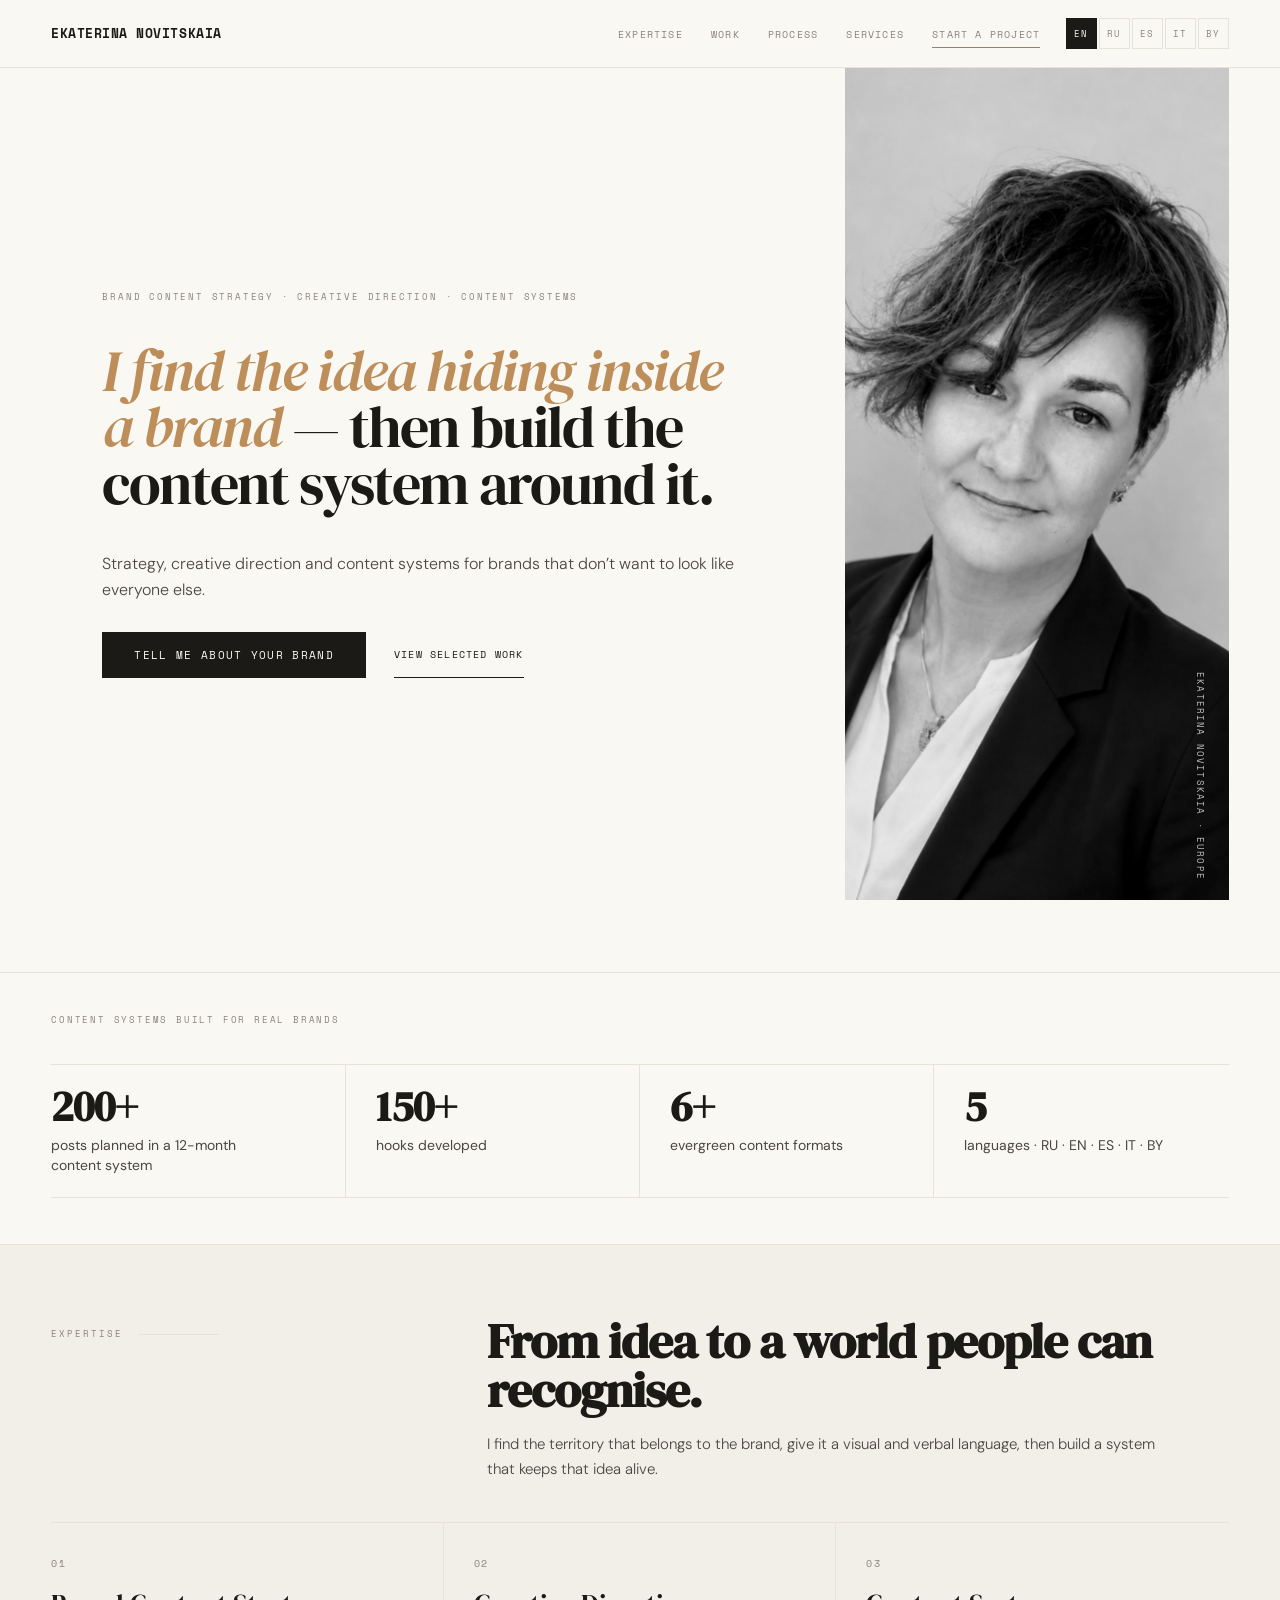
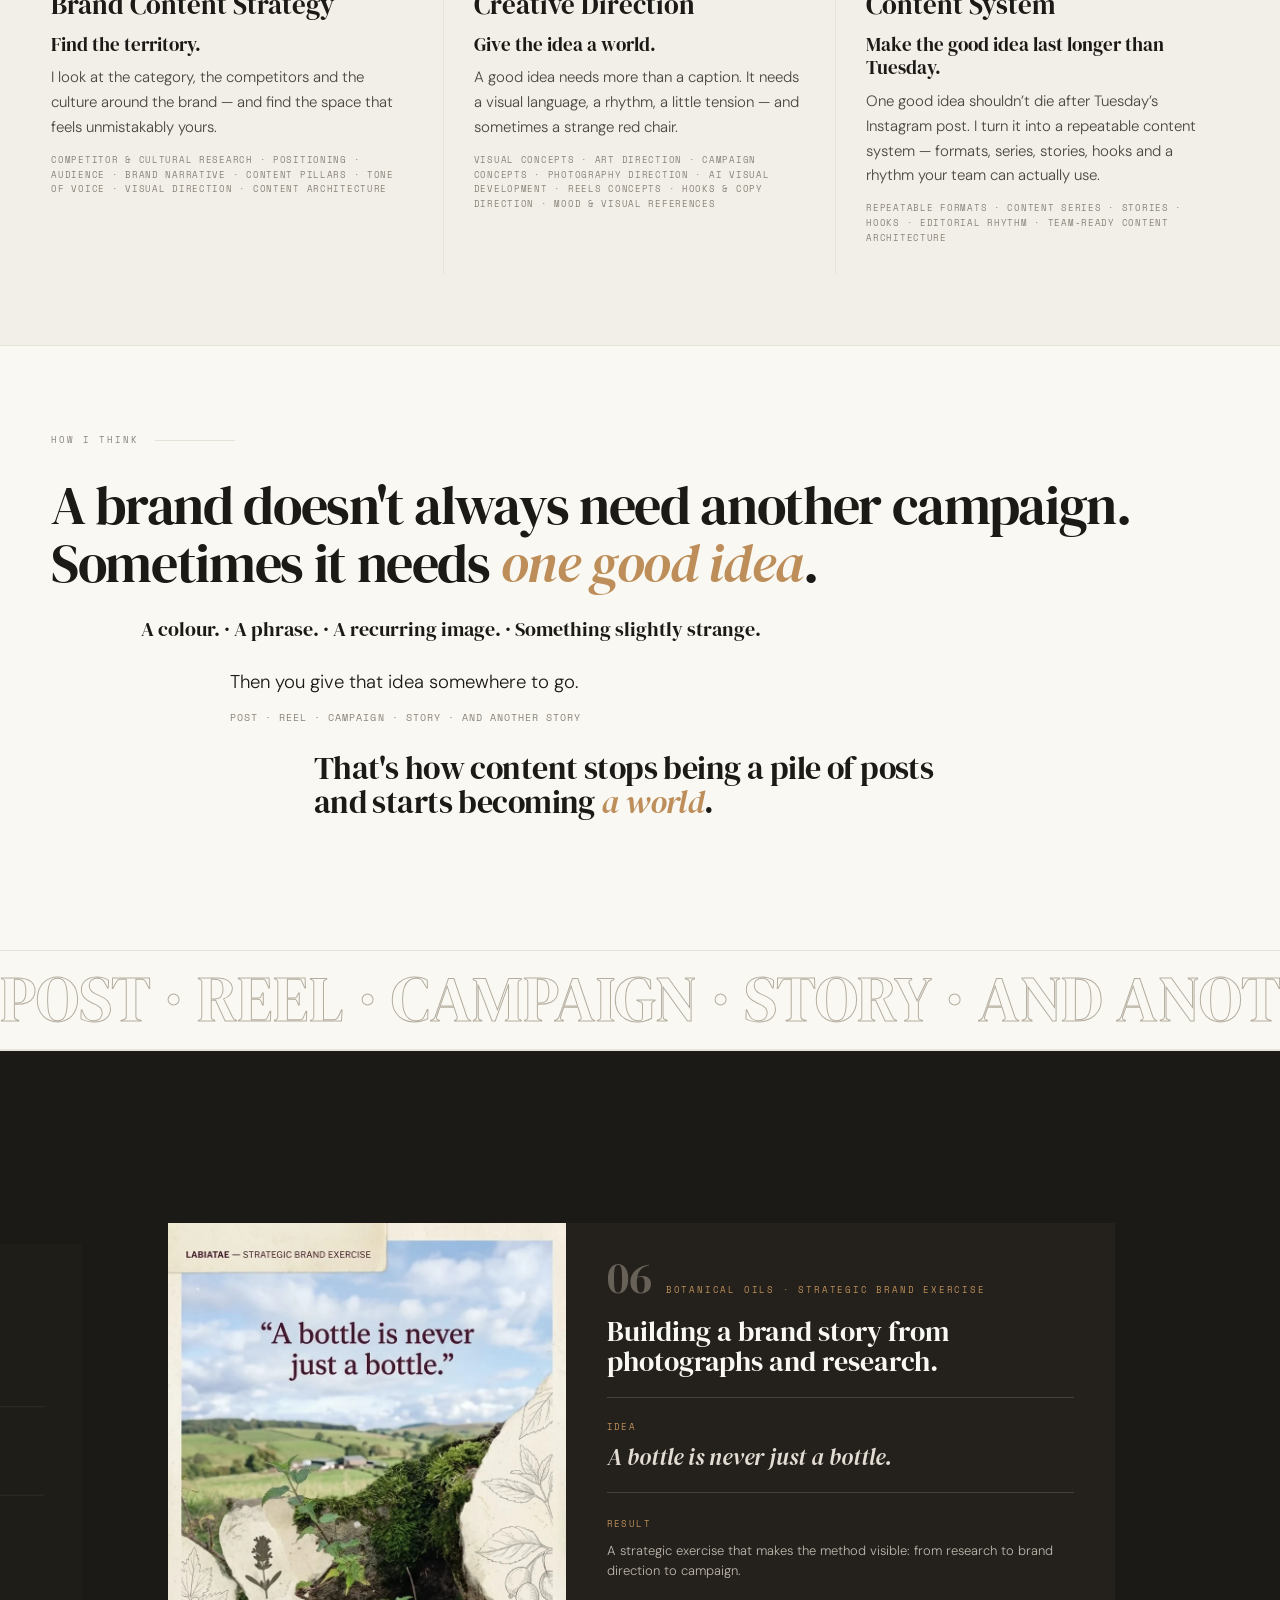
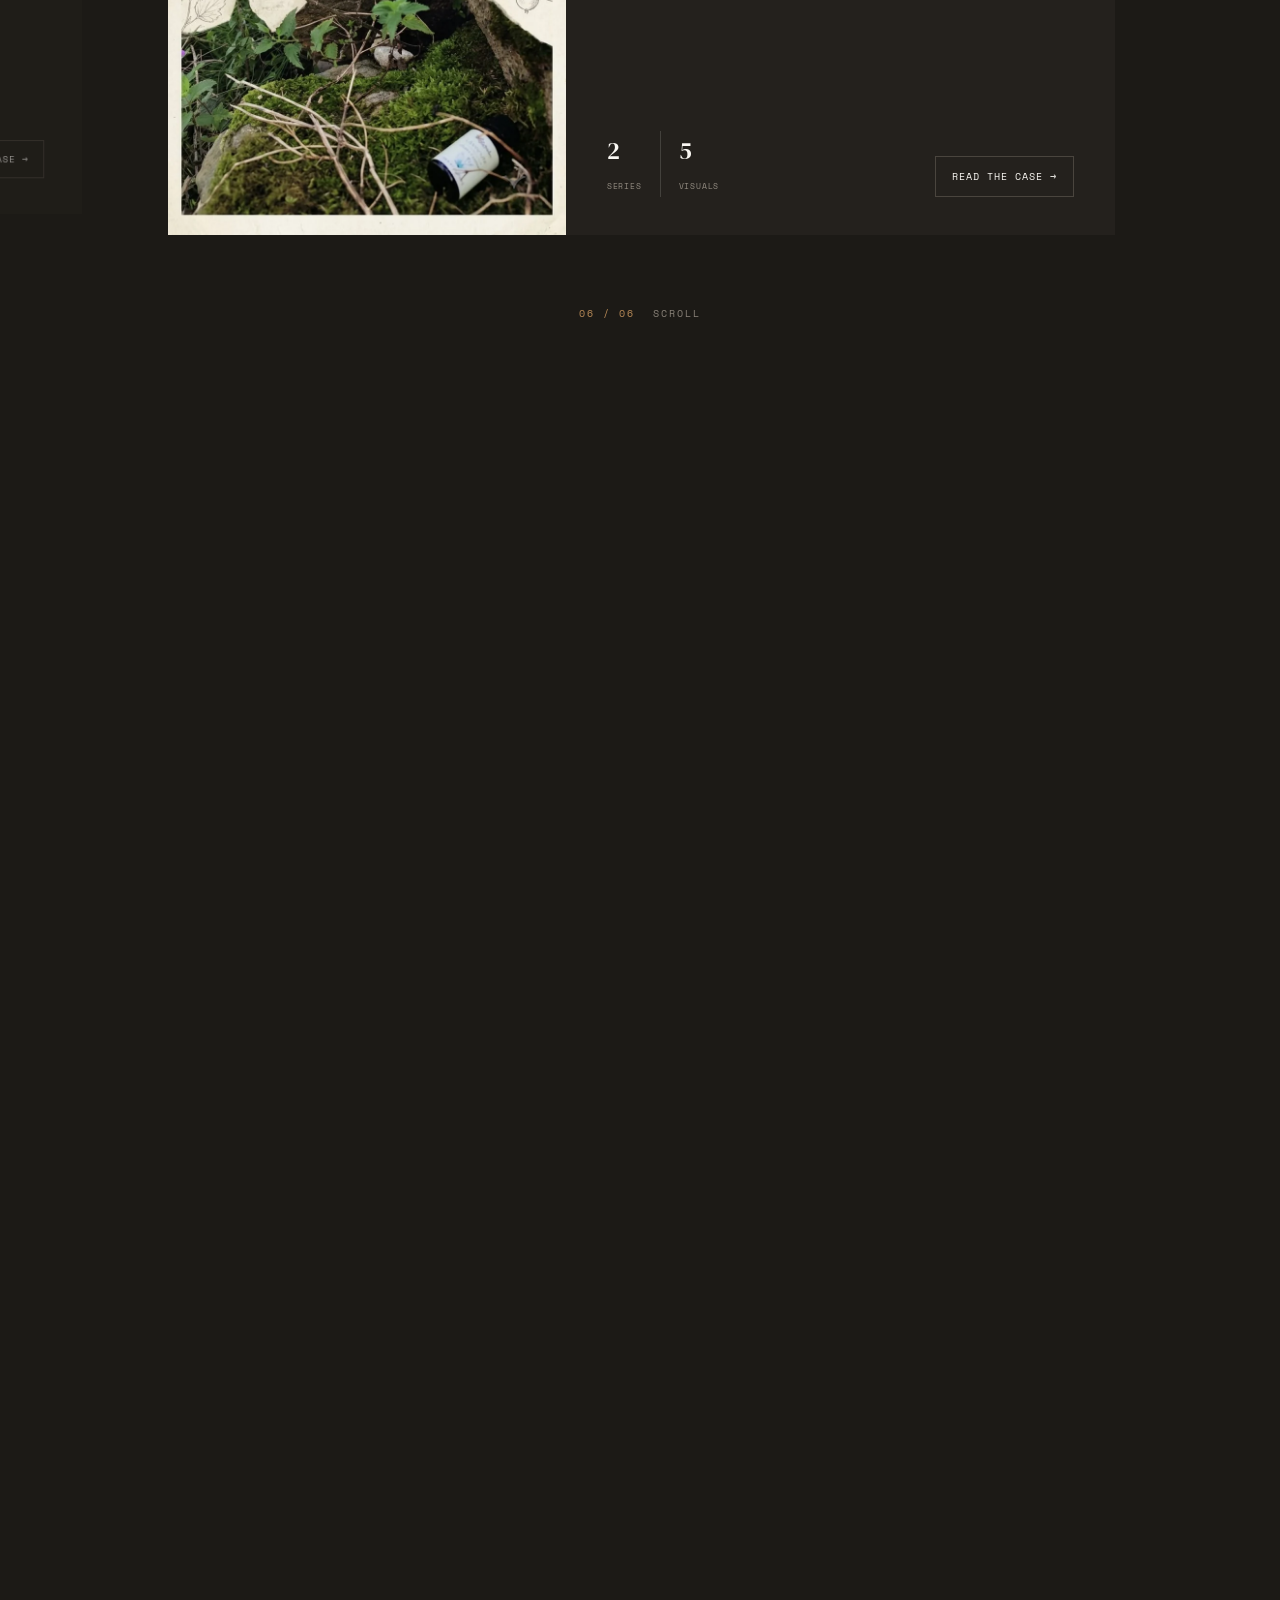
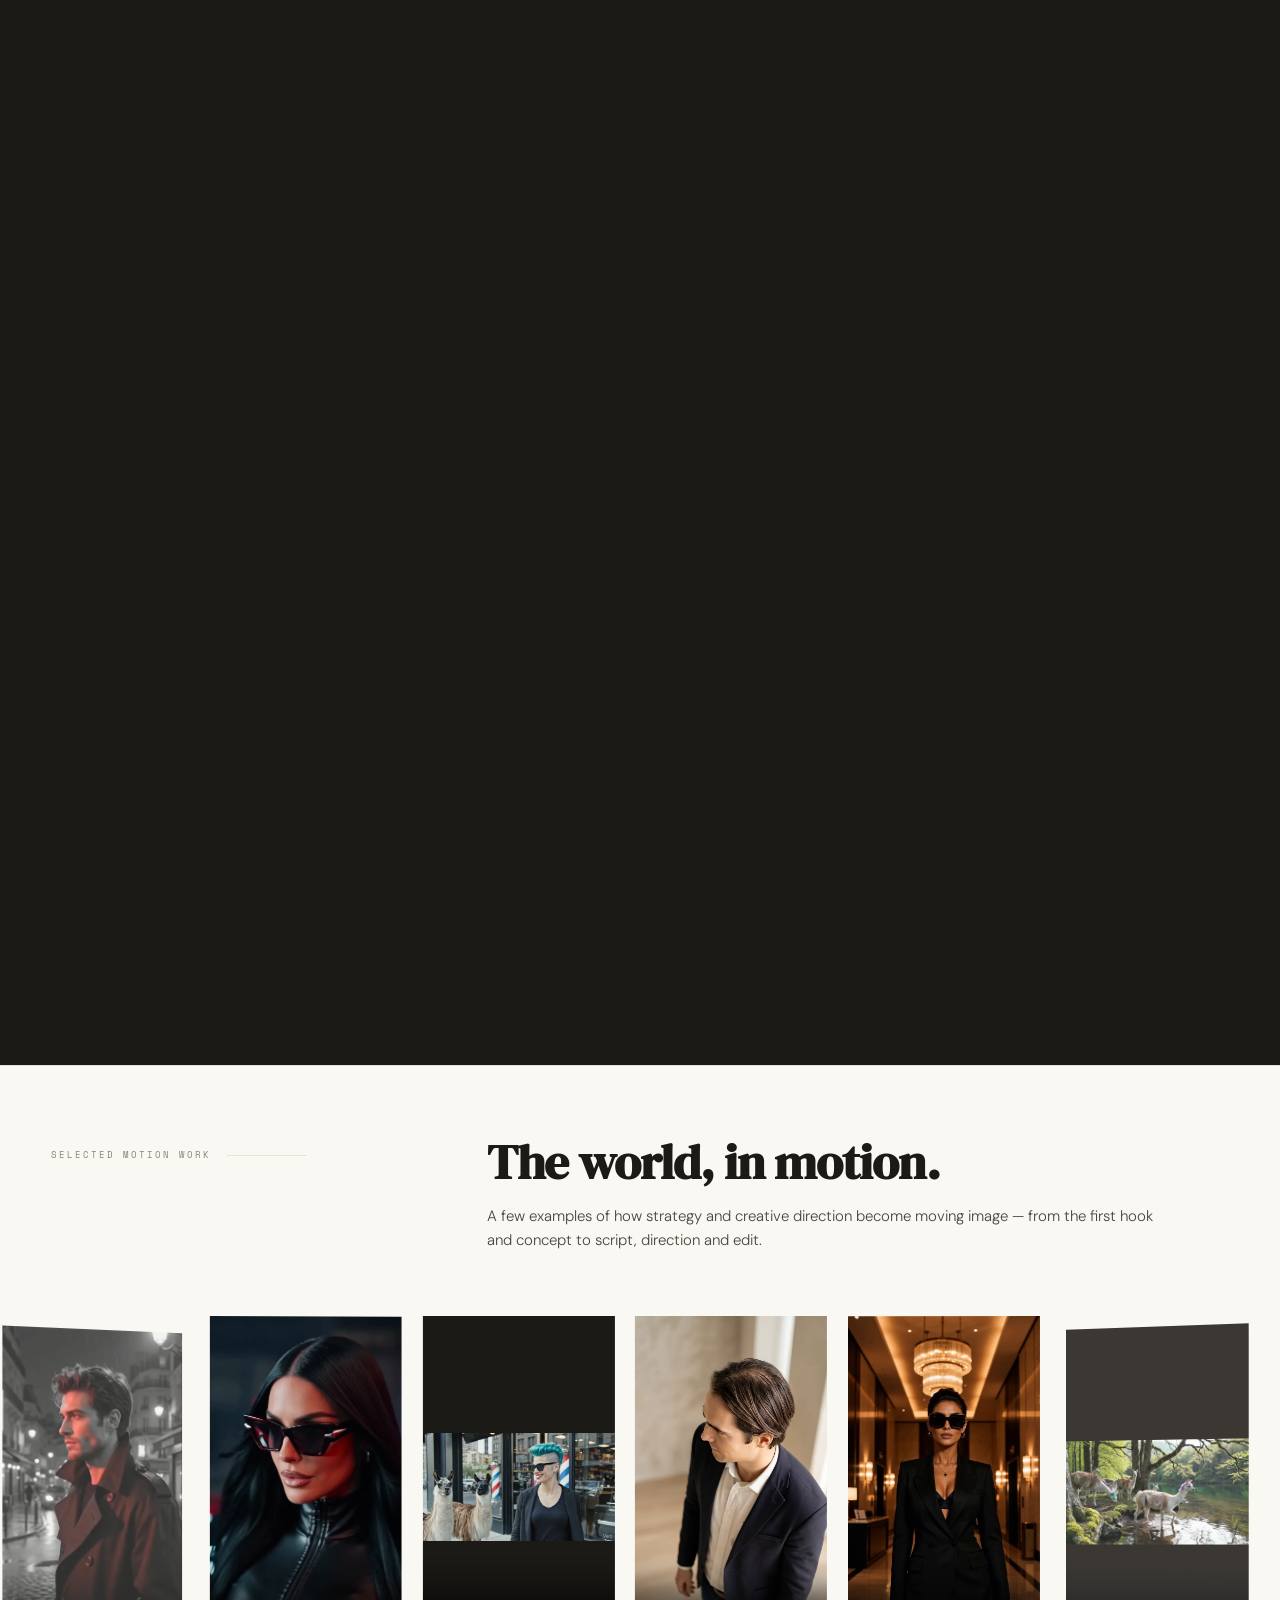
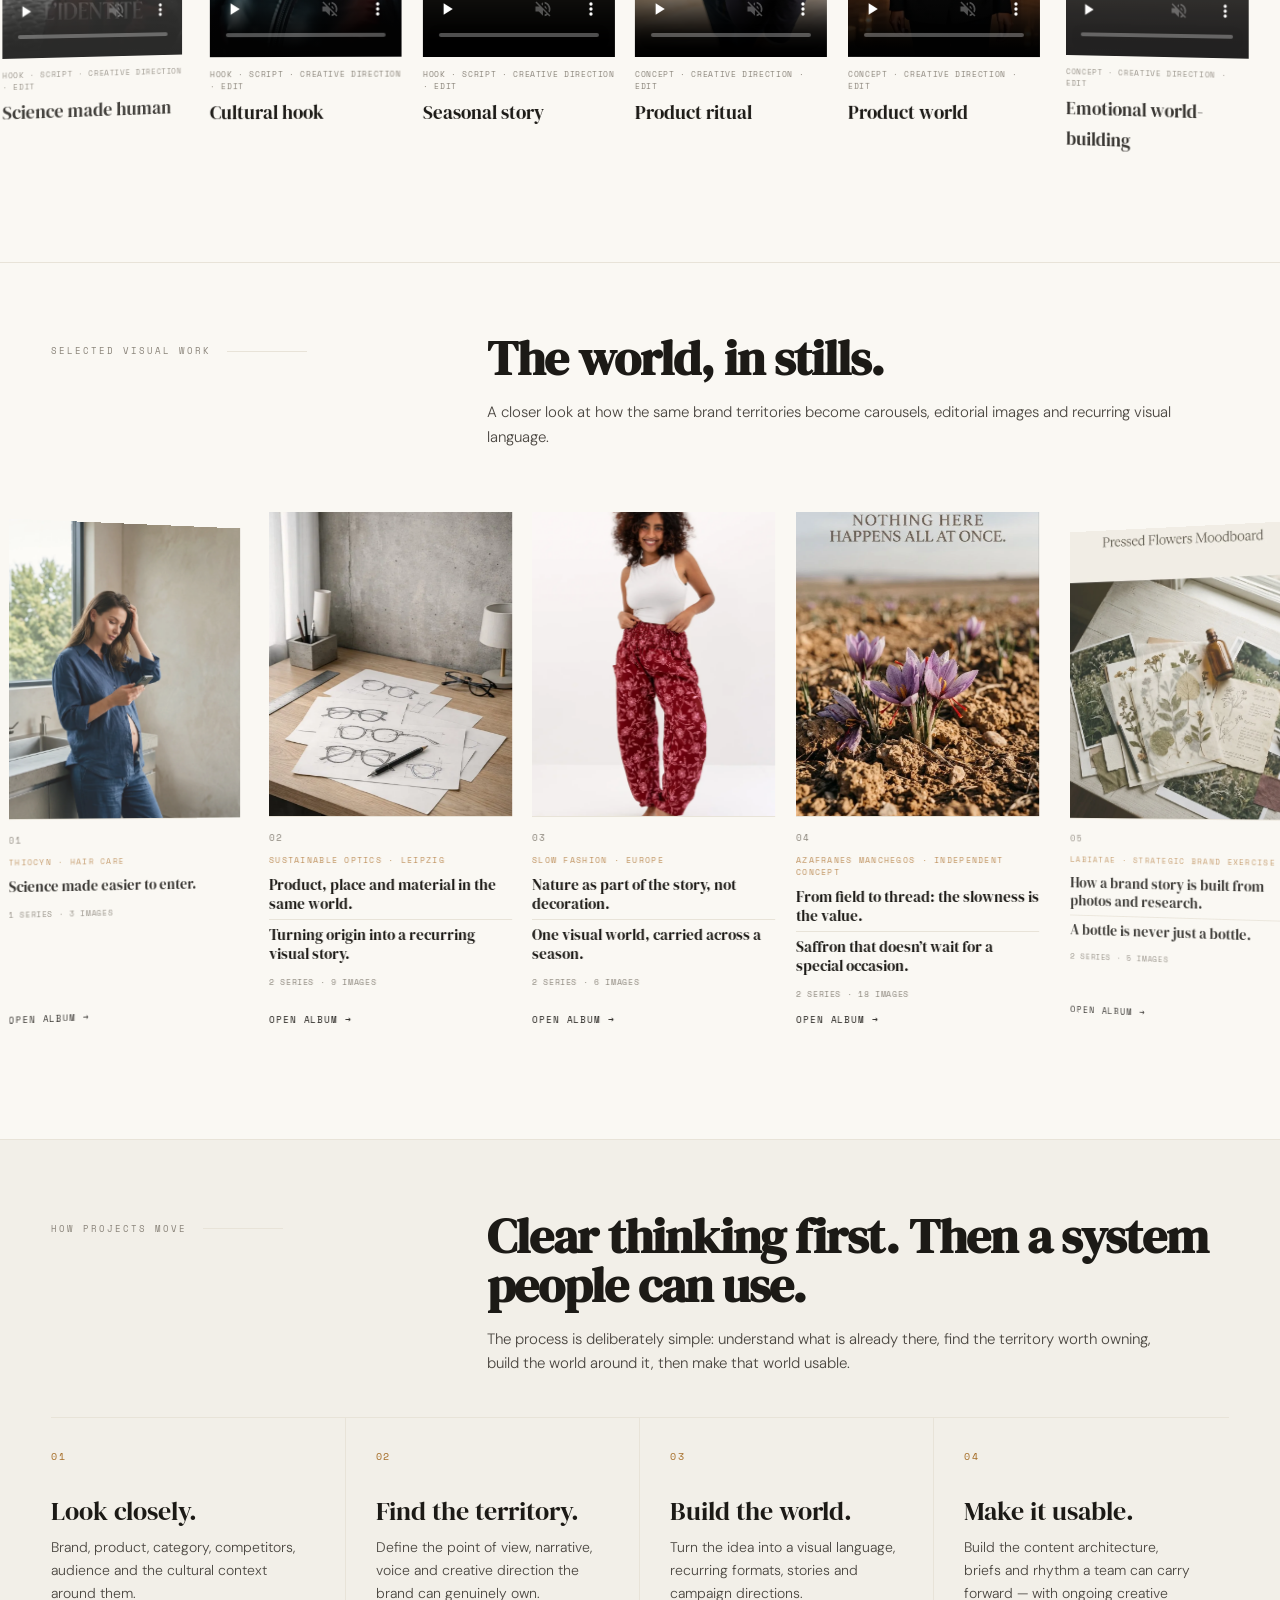
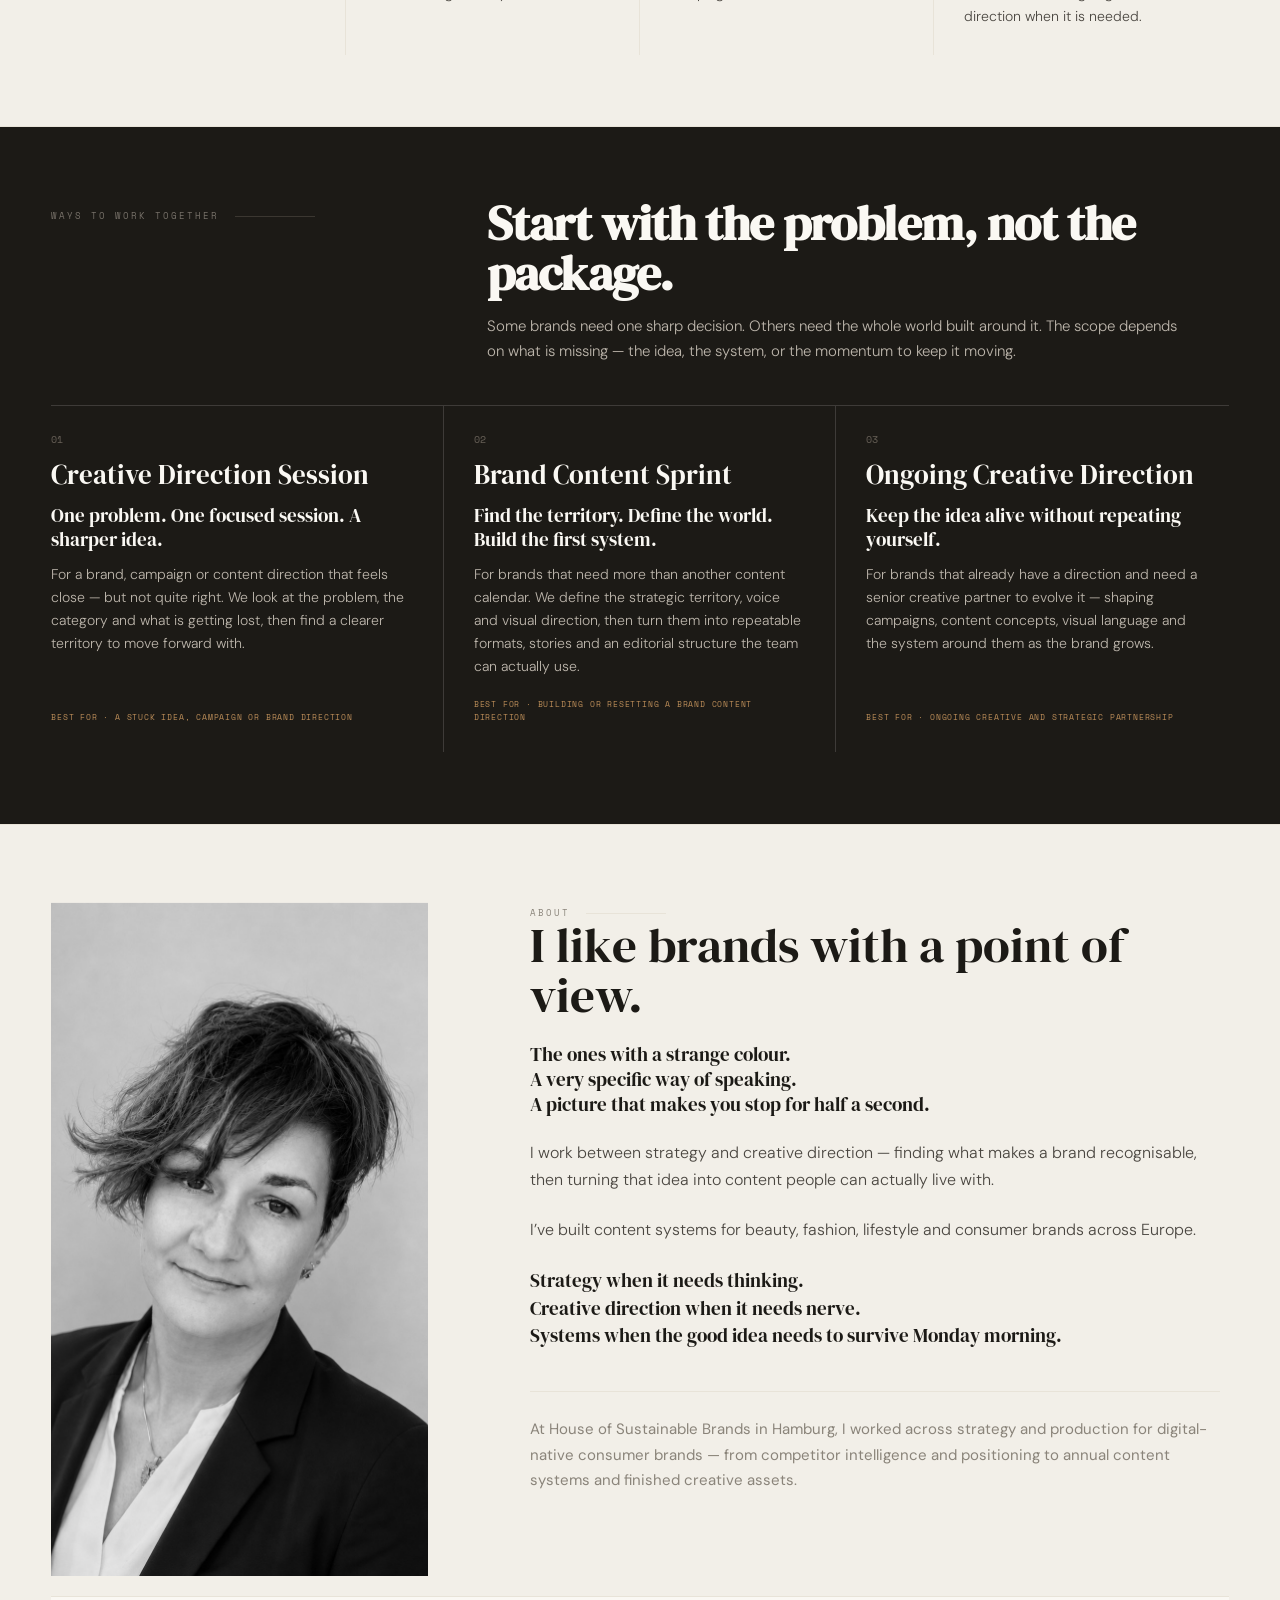
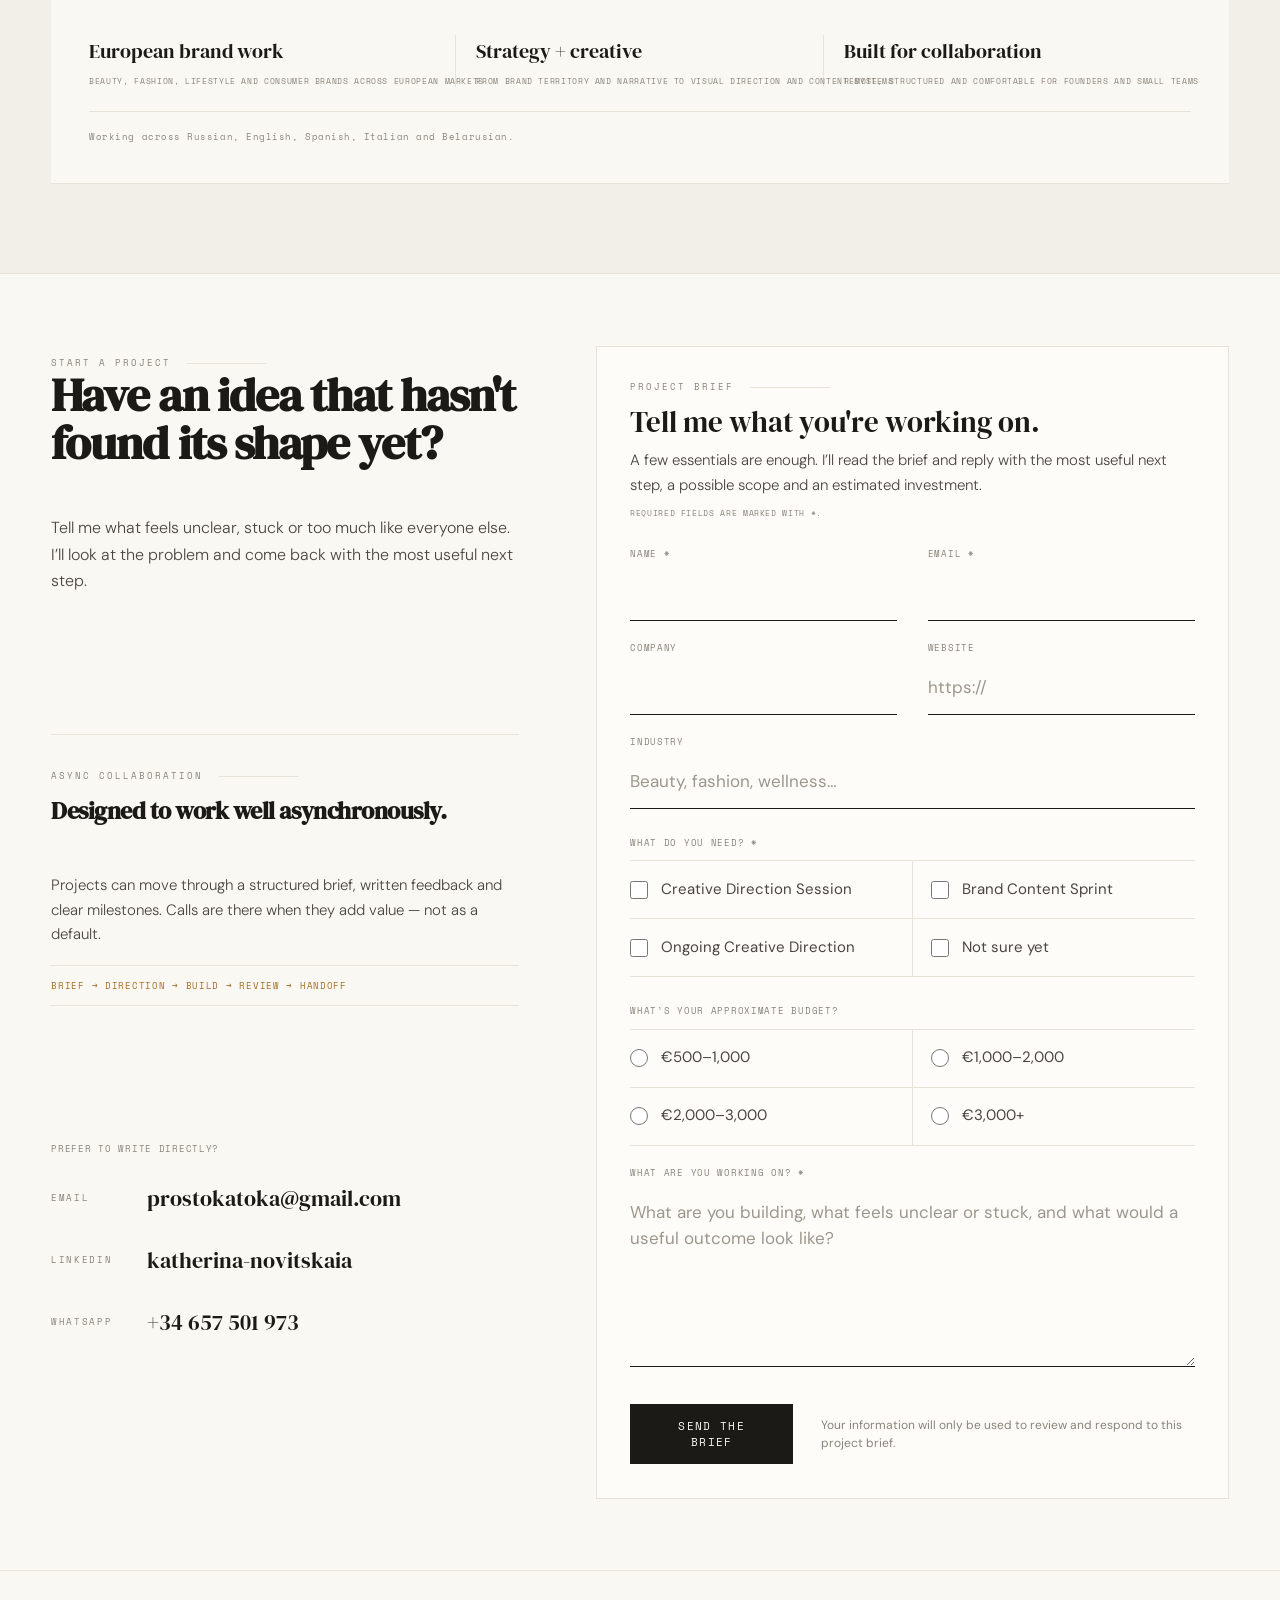
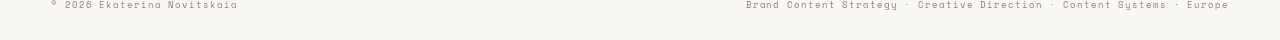
==== index.html @ 000a5c2e "Work stage with six cases, looping video and album strips, more motion - Work: AB-style pinned stage" ====
<!DOCTYPE html>
<html lang="en" data-prerendered=""><head>
<meta charset="UTF-8">
  <meta name="p:domain_verify" content="e396afa4f882cdcd024bcfe8f3117f34">
<meta name="viewport" content="width=device-width, initial-scale=1.0">
<title>Ekaterina Novitskaia — Brand Content Strategy &amp; Creative Direction</title>
<meta name="description" content="Brand content strategy, creative direction and content systems for brands that want a distinctive point of view and a repeatable way to express it.">
<link rel="canonical" href="https://portfolio.katokanovitski.com/">
<meta property="og:type" content="website">
<meta property="og:url" content="https://portfolio.katokanovitski.com/">
<meta property="og:title" content="Ekaterina Novitskaia — Brand Content Strategy &amp; Creative Direction">
<meta property="og:description" content="Brand content strategy, creative direction and content systems for brands that want a distinctive point of view and a repeatable way to express it.">
<meta property="og:image" content="https://portfolio.katokanovitski.com/assets/img/hero/Kat-editorial-bw.jpg">
<meta name="twitter:card" content="summary_large_image">
<meta name="twitter:title" content="Ekaterina Novitskaia — Brand Content Strategy &amp; Creative Direction">
<meta name="twitter:description" content="Brand content strategy, creative direction and content systems for brands that want a distinctive point of view and a repeatable way to express it.">
<meta name="twitter:image" content="https://portfolio.katokanovitski.com/assets/img/hero/Kat-editorial-bw.jpg">
<link rel="icon" type="image/jpeg" href="assets/img/hero/Kat-editorial-bw.jpg">
<link rel="preconnect" href="https://fonts.googleapis.com">
<link rel="preconnect" href="https://fonts.gstatic.com" crossorigin="">
<link href="https://fonts.googleapis.com/css2?family=DM+Serif+Display:ital@0;1&amp;family=Space+Mono:ital,wght@0,400;0,700;1,400&amp;family=DM+Sans:wght@300;400;500&amp;display=swap" rel="stylesheet">
<link rel="stylesheet" href="strategic.css?v=20261111-stage">
<noscript><style>.reveal{opacity:1;transform:none}</style></noscript>
</head>
<body><div class="scroll-progress" aria-hidden="true"></div><a class="skip-link" href="#main-content" data-i18n="skip">Skip to content</a>
<nav aria-label="Primary navigation">
      <a href="#hero" class="nav-name" aria-label="Ekaterina Novitskaia — home">Ekaterina Novitskaia</a>
      <button class="nav-toggle" type="button" aria-expanded="false" aria-controls="primary-nav"><span data-i18n="menu">Menu</span></button>
      <ul class="nav-links" id="primary-nav">
        <li><a href="#expertise" data-i18n="navExpertise">Expertise</a></li>
        <li><a href="#work" data-i18n="navWork">Work</a></li>
        <li><a href="#process" data-i18n="navProcess">Process</a></li>
        <li><a href="#services" data-i18n="navServices">Services</a></li>
        <li><a href="#project-brief" class="nav-project-link" data-i18n="contactLabel">Start a project</a></li>
      </ul>
      <div class="nav-lang" role="group" aria-label="Choose language">
        <button class="lang-btn" type="button" data-lang="en" lang="en">EN</button><button class="lang-btn" type="button" data-lang="ru" lang="ru">RU</button><button class="lang-btn" type="button" data-lang="es" lang="es">ES</button><button class="lang-btn" type="button" data-lang="it" lang="it">IT</button><button class="lang-btn" type="button" data-lang="by" lang="be">BY</button>
      </div></nav>

<main id="main-content"><section id="hero">
      <div class="hero-left">
        <div class="hero-kicker eyebrow" data-i18n="heroEyebrow">Brand Content Strategy · Creative Direction · Content Systems</div>
        <h1 class="hero-value" data-i18n="heroHeadline"><em>I find the idea hiding inside a brand</em> — then build the content system around it.</h1>
        <p class="hero-copy" data-i18n="heroCopy">Strategy, creative direction and content systems for brands that don’t want to look like everyone else.</p>
        <div class="hero-actions">
          <a class="btn-primary" href="#project-brief" data-i18n="heroPrimary">Tell me about your brand</a>
          <a class="btn-secondary" href="#work" data-i18n="heroSecondary">View selected work</a>
        </div>
      </div>
      <div class="hero-photo">
        <img src="assets/img/hero/Kat-editorial-bw.jpg" width="1086" height="1448" fetchpriority="high" decoding="async" alt="Ekaterina Novitskaia, brand content strategist and creative director" data-i18n-alt="heroAlt">
        <span class="hero-signature" data-i18n="heroSignature">Ekaterina Novitskaia · Europe</span>
      </div></section><section id="proof" aria-labelledby="proof-title"><div class="proof-heading eyebrow" id="proof-title" data-i18n="proofHeading">Content systems built for real brands</div><div class="metrics-grid"><div class="metric reveal"><strong class="metric-value">200+</strong><div class="metric-label" data-i18n="metricPlanned">posts planned in a 12-month content system</div></div><div class="metric reveal"><strong class="metric-value">150+</strong><div class="metric-label" data-i18n="metricHooks">hooks developed</div></div><div class="metric reveal"><strong class="metric-value">6+</strong><div class="metric-label" data-i18n="metricFormats">evergreen content formats</div></div><div class="metric reveal"><strong class="metric-value">5</strong><div class="metric-label" data-i18n="metricLanguages">languages · RU · EN · ES · IT · BY</div></div></div></section><section id="expertise"><div class="section-head reveal"><div><div class="section-label" data-i18n="expertiseLabel">Expertise</div></div><div><h2 class="section-title" data-i18n="expertiseTitle">From idea to a world people can recognise.</h2><p class="section-intro" data-i18n="expertiseIntro">I find the territory that belongs to the brand, give it a visual and verbal language, then build a system that keeps that idea alive.</p></div></div><div class="capability-list"><article class="capability reveal"><span class="capability-num">01</span><h3 data-i18n="cap1Title">Brand Content Strategy</h3><div class="capability-copy"><p class="capability-lead" data-i18n="cap1Lead">Find the territory.</p><p data-i18n="cap1Copy">I look at the category, the competitors and the culture around the brand — and find the space that feels unmistakably yours.</p><p class="term-line" data-i18n="cap1Terms">Competitor &amp; cultural research · Positioning · Audience · Brand narrative · Content pillars · Tone of voice · Visual direction · Content architecture</p></div></article><article class="capability reveal"><span class="capability-num">02</span><h3 data-i18n="cap2Title">Creative Direction</h3><div class="capability-copy"><p class="capability-lead" data-i18n="cap2Lead">Give the idea a world.</p><p data-i18n="cap2Copy">A good idea needs more than a caption. It needs a visual language, a rhythm, a little tension — and sometimes a strange red chair.</p><p class="term-line" data-i18n="cap2Terms">Visual concepts · Art direction · Campaign concepts · Photography direction · AI visual development · Reels concepts · Hooks &amp; copy direction · Mood &amp; visual references</p></div></article><article class="capability reveal"><span class="capability-num">03</span><h3 data-i18n="cap3Title">Content System</h3><div class="capability-copy"><p class="capability-lead" data-i18n="cap3Lead">Make the good idea last longer than Tuesday.</p><p data-i18n="cap3Copy">One good idea shouldn’t die after Tuesday’s Instagram post. I turn it into a repeatable content system — formats, series, stories, hooks and a rhythm your team can actually use.</p><p class="term-line" data-i18n="cap3Terms">Repeatable formats · Content series · Stories · Hooks · Editorial rhythm · Team-ready content architecture</p></div></article></div></section><section id="thinking" aria-labelledby="thinking-label">
      <div class="thinking-staircase reveal">
        <div class="section-label" id="thinking-label" data-i18n="thinkingLabel">How I think</div>
        <div class="thinking-step thinking-step-1">
            <p class="thinking-opening" data-i18n="thinkingOpening">A brand doesn't always need another campaign.</p>
            <p class="thinking-idea" data-i18n="thinkingIdea">Sometimes it needs <em>one good idea</em>.</p>
        </div>
        <div class="thinking-step thinking-step-2">
            <p class="thinking-observation" data-i18n="thinkingObservation">A colour. · A phrase. · A recurring image. · Something slightly strange.</p>
        </div>
        <div class="thinking-step thinking-step-3">
            <p class="thinking-transition" data-i18n="thinkingTransition">Then you give that idea somewhere to go.</p>
            <p class="thinking-applications" data-i18n="thinkingApplications">POST · REEL · CAMPAIGN · STORY · AND ANOTHER STORY</p>
        </div>
        <div class="thinking-step thinking-step-4">
          <p class="thinking-conclusion" data-i18n="thinkingConclusion">That's how content stops being a pile of posts<br>and starts becoming <em>a world</em>.</p>
        </div>
        <div class="thinking-step thinking-step-5">
          <p class="thinking-support" data-i18n="thinkingSupport">The job is not to make more content. It's to find something worth repeating.</p>
        </div>
      </div>
      <div class="text-band" aria-hidden="true"><div class="text-band-track"><span data-i18n="thinkingApplications">POST · REEL · CAMPAIGN · STORY · AND ANOTHER STORY</span><span data-i18n="thinkingApplications">POST · REEL · CAMPAIGN · STORY · AND ANOTHER STORY</span><span data-i18n="thinkingApplications">POST · REEL · CAMPAIGN · STORY · AND ANOTHER STORY</span><span data-i18n="thinkingApplications">POST · REEL · CAMPAIGN · STORY · AND ANOTHER STORY</span></div></div>
    </section><section id="work">
      <div class="work-stage">
        <div class="work-eyebrow"><div class="section-label" data-i18n="workLabel">Selected work</div><h2 class="work-title" data-i18n="workTitle">Systems built for real brands.</h2></div>
        <div class="drum" aria-hidden="true"><div class="face" data-i18n="idea">Idea</div><div class="face face--accent" data-i18n="world">World</div><div class="face" data-i18n="system">System</div><div class="face" data-i18n="result">Result</div></div>
        <div class="orb orb--hero" aria-hidden="true"><img src="assets/img/cases/hair-loss/Slider-1-1.webp" loading="lazy" decoding="async" alt=""></div><div class="orb" aria-hidden="true"><img src="assets/img/cases/sunglasses/6-1.webp" loading="lazy" decoding="async" alt=""></div><div class="orb" aria-hidden="true"><img src="assets/img/cases/lifestyle/Holly-0.webp" loading="lazy" decoding="async" alt=""></div><div class="orb" aria-hidden="true"><img src="assets/img/cases/lavender/idea-02.webp" loading="lazy" decoding="async" alt=""></div><div class="orb" aria-hidden="true"><img src="assets/img/cases/saffron/origin-01.webp" loading="lazy" decoding="async" alt=""></div><div class="orb" aria-hidden="true"><img src="assets/img/cases/labiatae/campaign-01.webp" loading="lazy" decoding="async" alt=""></div>
        <div class="case-reel" id="caseReel"><article class="case-card" data-case-card="0">
      <div class="case-card-media"><img src="assets/img/cases/hair-loss/Slider-1-1.webp" loading="lazy" decoding="async" alt="12-month content infrastructure for a science-backed hair-care brand." data-i18n-alt="case1Title"></div>
      <div class="case-card-body">
        <div class="case-card-top"><span class="case-card-num" aria-hidden="true">01</span><span class="case-card-category eyebrow" data-i18n="case1Category">Hair care · Content infrastructure</span></div>
        <h3 data-i18n="case1Title">12-month content infrastructure for a science-backed hair-care brand.</h3>
        <div class="case-card-idea"><span class="case-card-label" data-i18n="idea">Idea</span><p data-i18n="case1Idea">A quieter kind of authority.</p></div>
        <div class="case-card-result"><span class="case-card-label" data-i18n="result">Result</span><p data-i18n="case1Result">A repeatable content infrastructure designed to support consistent production throughout the year.</p></div>
        <div class="case-card-foot">
          <div class="case-metrics"><div class="case-metric"><strong>200+</strong><span data-i18n="case1Metric1">content concepts</span></div><div class="case-metric"><strong>12</strong><span data-i18n="case1Metric2">months</span></div><div class="case-metric"><strong>6+</strong><span data-i18n="case1Metric3">evergreen formats</span></div></div>
          <button class="case-open" type="button" data-case-open="0"><span data-i18n="caseOpen">Read the case</span> →</button>
        </div>
      </div>
    </article><article class="case-card" data-case-card="1">
      <div class="case-card-media"><img src="assets/img/cases/sunglasses/6-1.webp" loading="lazy" decoding="async" alt="Turning a product brand into a cultural content world." data-i18n-alt="case2Title"></div>
      <div class="case-card-body">
        <div class="case-card-top"><span class="case-card-num" aria-hidden="true">02</span><span class="case-card-category eyebrow" data-i18n="case2Category">Sustainable optics · Hook &amp; content system</span></div>
        <h3 data-i18n="case2Title">Turning a product brand into a cultural content world.</h3>
        <div class="case-card-idea"><span class="case-card-label" data-i18n="idea">Idea</span><p data-i18n="case2Idea">Turn the brand’s city and origin into an ownable narrative asset.</p></div>
        <div class="case-card-result"><span class="case-card-label" data-i18n="result">Result</span><p data-i18n="case2Result">A sustainable accessories brand with its own recognisable cultural identity and repeatable editorial rhythm.</p></div>
        <div class="case-card-foot">
          <div class="case-metrics"><div class="case-metric"><strong>150+</strong><span data-i18n="case2Metric1">hooks developed</span></div></div>
          <button class="case-open" type="button" data-case-open="1"><span data-i18n="caseOpen">Read the case</span> →</button>
        </div>
      </div>
    </article><article class="case-card" data-case-card="2">
      <div class="case-card-media"><img src="assets/img/cases/lifestyle/Holly-0.webp" loading="lazy" decoding="async" alt="From aesthetic content to a world people can recognize." data-i18n-alt="case3Title"></div>
      <div class="case-card-body">
        <div class="case-card-top"><span class="case-card-num" aria-hidden="true">03</span><span class="case-card-category eyebrow" data-i18n="case3Category">Slow fashion · Cultural storytelling</span></div>
        <h3 data-i18n="case3Title">From aesthetic content to a world people can recognize.</h3>
        <div class="case-card-idea"><span class="case-card-label" data-i18n="idea">Idea</span><p data-i18n="case3Idea">Turn a familiar aesthetic into an emotional world of its own.</p></div>
        <div class="case-card-result"><span class="case-card-label" data-i18n="result">Result</span><p data-i18n="case3Result">Generic aesthetic → own narrative → repeatable visual and story system.</p></div>
        <div class="case-card-foot">
          <span></span>
          <button class="case-open" type="button" data-case-open="2"><span data-i18n="caseOpen">Read the case</span> →</button>
        </div>
      </div>
    </article><article class="case-card" data-case-card="3">
      <div class="case-card-media"><img src="assets/img/cases/lavender/idea-02.webp" loading="lazy" decoding="async" alt="One flower, many industries: a brand world for a lavender cooperative." data-i18n-alt="case4Title"></div>
      <div class="case-card-body">
        <div class="case-card-top"><span class="case-card-num" aria-hidden="true">04</span><span class="case-card-category eyebrow" data-i18n="case4Category">Aromatic plants · Independent concept</span></div>
        <h3 data-i18n="case4Title">One flower, many industries: a brand world for a lavender cooperative.</h3>
        <div class="case-card-idea"><span class="case-card-label" data-i18n="idea">Idea</span><p data-i18n="case4Idea">Lavender is more than a scent.</p></div>
        <div class="case-card-result"><span class="case-card-label" data-i18n="result">Result</span><p data-i18n="case4Result">A self-initiated concept: a research-led brand territory ready to extend into campaigns, packaging and editorial content.</p></div>
        <div class="case-card-foot">
          <div class="case-metrics"><div class="case-metric"><strong>4</strong><span data-i18n="case4Metric1">content territories</span></div><div class="case-metric"><strong>13</strong><span data-i18n="case4Metric2">key visuals</span></div></div>
          <button class="case-open" type="button" data-case-open="3"><span data-i18n="caseOpen">Read the case</span> →</button>
        </div>
      </div>
    </article><article class="case-card" data-case-card="4">
      <div class="case-card-media"><img src="assets/img/cases/saffron/origin-01.webp" loading="lazy" decoding="async" alt="Making a ceremonial spice part of everyday cooking." data-i18n-alt="case5Title"></div>
      <div class="case-card-body">
        <div class="case-card-top"><span class="case-card-num" aria-hidden="true">05</span><span class="case-card-category eyebrow" data-i18n="case5Category">Saffron · Independent concept</span></div>
        <h3 data-i18n="case5Title">Making a ceremonial spice part of everyday cooking.</h3>
        <div class="case-card-idea"><span class="case-card-label" data-i18n="idea">Idea</span><p data-i18n="case5Idea">The slowness is the value.</p></div>
        <div class="case-card-result"><span class="case-card-label" data-i18n="result">Result</span><p data-i18n="case5Result">A self-initiated concept that turns provenance and daily use into one repeatable narrative.</p></div>
        <div class="case-card-foot">
          <div class="case-metrics"><div class="case-metric"><strong>2</strong><span data-i18n="metricSeries">series</span></div><div class="case-metric"><strong>18</strong><span data-i18n="metricVisuals">visuals</span></div></div>
          <button class="case-open" type="button" data-case-open="4"><span data-i18n="caseOpen">Read the case</span> →</button>
        </div>
      </div>
    </article><article class="case-card" data-case-card="5">
      <div class="case-card-media"><img src="assets/img/cases/labiatae/campaign-01.webp" loading="lazy" decoding="async" alt="Building a brand story from photographs and research." data-i18n-alt="case6Title"></div>
      <div class="case-card-body">
        <div class="case-card-top"><span class="case-card-num" aria-hidden="true">06</span><span class="case-card-category eyebrow" data-i18n="case6Category">Botanical oils · Strategic brand exercise</span></div>
        <h3 data-i18n="case6Title">Building a brand story from photographs and research.</h3>
        <div class="case-card-idea"><span class="case-card-label" data-i18n="idea">Idea</span><p data-i18n="case6Idea">A bottle is never just a bottle.</p></div>
        <div class="case-card-result"><span class="case-card-label" data-i18n="result">Result</span><p data-i18n="case6Result">A strategic exercise that makes the method visible: from research to brand direction to campaign.</p></div>
        <div class="case-card-foot">
          <div class="case-metrics"><div class="case-metric"><strong>2</strong><span data-i18n="metricSeries">series</span></div><div class="case-metric"><strong>5</strong><span data-i18n="metricVisuals">visuals</span></div></div>
          <button class="case-open" type="button" data-case-open="5"><span data-i18n="caseOpen">Read the case</span> →</button>
        </div>
      </div>
    </article></div>
        <div class="work-hint" aria-hidden="true"><span class="work-count" id="workCount">01 / 06</span><span data-i18n="scrollWord">Scroll</span></div>
      </div>
      <div class="case-panel" id="casePanel" role="dialog" aria-modal="true" hidden="">
        <div class="case-panel-bar"><button class="album-close case-close" type="button" id="caseClose"><span data-i18n="close">Close</span> ✕</button></div>
        <div class="case-panel-scroll">
        <article class="case-study reveal">
      <div class="case-heading">
        <div class="case-number" aria-hidden="true">01</div>
        <div>
          <div class="case-category eyebrow" data-i18n="case1Category">Hair care · Content infrastructure</div>
          <h3 data-i18n="case1Title">12-month content infrastructure for a science-backed hair-care brand.</h3>
          <div class="case-metrics"><div class="case-metric"><strong>200+</strong><span data-i18n="case1Metric1">content concepts</span></div><div class="case-metric"><strong>12</strong><span data-i18n="case1Metric2">months</span></div><div class="case-metric"><strong>6+</strong><span data-i18n="case1Metric3">evergreen formats</span></div></div>
        </div>
      </div>
      <div class="case-details">
        <dl class="case-narrative">
          <div class="case-row problem"><dt data-i18n="problem">Problem</dt><dd data-i18n="case1Problem">The brand had a clinically backed product and decades of research, but needed a scalable communication system rather than isolated social posts.</dd></div>
          <div class="case-row idea"><dt data-i18n="idea">Idea</dt><dd data-i18n="case1Idea">A quieter kind of authority.</dd></div>
          <div class="case-row world"><dt data-i18n="world">World</dt><dd data-i18n="case1World">Scientific credibility expressed through calm, human language and a restrained visual rhythm — distinct from both fear-driven pharmaceutical communication and generic beauty lifestyle content.</dd></div>
          <div class="case-row system"><dt data-i18n="system">System</dt><dd><p class="case-system-copy" data-i18n="case1System">Positioning, manifesto and a 12-month production framework carried through posts, carousels, Reels, scripts and B-roll assets.</p><div class="system-tags" data-system-set="haircare"><span>Competitor intelligence</span><span>Brand manifesto</span><span>Positioning</span><span>Communication rules</span><span>12-month masterplan</span><span>Content pillars</span><span>Evergreen formats</span><span>Hook library</span><span>Highlights architecture</span><span>Monthly content calendars</span><span>Compliance framework</span><span>Production workflow</span></div></dd></div>
          <div class="case-row result"><dt data-i18n="result">Result</dt><dd data-i18n="case1Result">A repeatable content infrastructure designed to support consistent production throughout the year.</dd></div>
        </dl>
        <blockquote class="testimonial"><span data-i18n="testimonial">“The assigned tasks were completed consistently to our full satisfaction.”</span><cite>Peter Hart, CEO · House of Sustainable Brands / Thiocyn GmbH</cite></blockquote>
      </div>
      <div class="case-media"><div class="case-media-frame" style="--media-image: url('assets/img/cases/hair-loss/Slider-1-1.webp')"><img src="assets/img/cases/hair-loss/Slider-1-1.webp" loading="lazy" decoding="async" alt="12-month content infrastructure for a science-backed hair-care brand." data-i18n-alt="case1Title"></div><div class="case-media-frame" style="--media-image: url('assets/img/cases/hair-loss/Slider-4-1.webp')"><img src="assets/img/cases/hair-loss/Slider-4-1.webp" loading="lazy" decoding="async" alt="12-month content infrastructure for a science-backed hair-care brand." data-i18n-alt="case1Title"></div><div class="case-media-frame" style="--media-image: url('assets/img/cases/hair-loss/Slider-4-4.webp')"><img src="assets/img/cases/hair-loss/Slider-4-4.webp" loading="lazy" decoding="async" alt="12-month content infrastructure for a science-backed hair-care brand." data-i18n-alt="case1Title"></div></div>
    </article><article class="case-study reveal">
      <div class="case-heading">
        <div class="case-number" aria-hidden="true">02</div>
        <div>
          <div class="case-category eyebrow" data-i18n="case2Category">Sustainable optics · Hook &amp; content system</div>
          <h3 data-i18n="case2Title">Turning a product brand into a cultural content world.</h3>
          <div class="case-metrics"><div class="case-metric"><strong>150+</strong><span data-i18n="case2Metric1">hooks developed</span></div></div>
        </div>
      </div>
      <div class="case-details">
        <dl class="case-narrative">
          <div class="case-row problem"><dt data-i18n="problem">Problem</dt><dd data-i18n="case2Problem">A distinctive product, a founding history and an established customer base — but no coherent content identity.</dd></div>
          <div class="case-row idea"><dt data-i18n="idea">Idea</dt><dd data-i18n="case2Idea">Turn the brand’s city and origin into an ownable narrative asset.</dd></div>
          <div class="case-row world"><dt data-i18n="world">World</dt><dd data-i18n="case2World">A cultural content world built through the character of the city, bold hooks, brand visuals and multilingual storytelling.</dd></div>
          <div class="case-row system"><dt data-i18n="system">System</dt><dd><p class="case-system-copy" data-i18n="case2System">A repeatable editorial rhythm carried through Reels, carousels, brand visuals and cultural storytelling across languages.</p><div class="system-tags" data-system-set="optics"><span>Competitor analysis</span><span>Manifesto</span><span>Tone of voice</span><span>Positioning</span><span>Content pillars</span><span>Visual direction</span><span>Hook system</span><span>Editorial rhythm</span><span>KPI framework</span><span>Content calendar</span></div></dd></div>
          <div class="case-row result"><dt data-i18n="result">Result</dt><dd data-i18n="case2Result">A sustainable accessories brand with its own recognisable cultural identity and repeatable editorial rhythm.</dd></div>
        </dl>
        
      </div>
      <div class="case-media"><div class="case-media-frame" style="--media-image: url('assets/img/cases/sunglasses/Carusel-cover.webp')"><img src="assets/img/cases/sunglasses/Carusel-cover.webp" loading="lazy" decoding="async" alt="Turning a product brand into a cultural content world." data-i18n-alt="case2Title"></div><div class="case-media-frame" style="--media-image: url('assets/img/cases/sunglasses/99.webp')"><img src="assets/img/cases/sunglasses/99.webp" loading="lazy" decoding="async" alt="Turning a product brand into a cultural content world." data-i18n-alt="case2Title"></div><div class="case-media-frame" style="--media-image: url('assets/img/cases/sunglasses/post3_feed.webp')"><img src="assets/img/cases/sunglasses/post3_feed.webp" loading="lazy" decoding="async" alt="Turning a product brand into a cultural content world." data-i18n-alt="case2Title"></div></div>
    </article><article class="case-study reveal">
      <div class="case-heading">
        <div class="case-number" aria-hidden="true">03</div>
        <div>
          <div class="case-category eyebrow" data-i18n="case3Category">Slow fashion · Cultural storytelling</div>
          <h3 data-i18n="case3Title">From aesthetic content to a world people can recognize.</h3>
          
        </div>
      </div>
      <div class="case-details">
        <dl class="case-narrative">
          <div class="case-row problem"><dt data-i18n="problem">Problem</dt><dd data-i18n="case3Problem">A familiar nature-and-softness aesthetic without a distinctive narrative world.</dd></div>
          <div class="case-row idea"><dt data-i18n="idea">Idea</dt><dd data-i18n="case3Idea">Turn a familiar aesthetic into an emotional world of its own.</dd></div>
          <div class="case-row world"><dt data-i18n="world">World</dt><dd data-i18n="case3World">Nature and softness became a deliberate seasonal narrative around the product, expressed through editorial visuals and story-led content.</dd></div>
          <div class="case-row system"><dt data-i18n="system">System</dt><dd><p class="case-system-copy" data-i18n="case3System">A seasonal content framework carried through editorial visuals, carousels, Reels and storytelling.</p><div class="system-tags" data-system-set="fashion"><span>Audience portrait</span><span>Positioning</span><span>Seasonal narrative</span><span>Communication rules</span><span>Content matrix</span><span>Content pillars</span><span>Repeatable formats</span><span>Annual masterplan</span><span>Production calendar</span><span>Story briefs</span></div></dd></div>
          <div class="case-row result"><dt data-i18n="result">Result</dt><dd data-i18n="case3Result">Generic aesthetic → own narrative → repeatable visual and story system.</dd></div>
        </dl>
        
      </div>
      <div class="case-media"><div class="case-media-frame" style="--media-image: url('assets/img/cases/lifestyle/Holly-0.webp')"><img src="assets/img/cases/lifestyle/Holly-0.webp" loading="lazy" decoding="async" alt="From aesthetic content to a world people can recognize." data-i18n-alt="case3Title"></div><div class="case-media-frame" style="--media-image: url('assets/img/cases/lifestyle/Slider-3-1.webp')"><img src="assets/img/cases/lifestyle/Slider-3-1.webp" loading="lazy" decoding="async" alt="From aesthetic content to a world people can recognize." data-i18n-alt="case3Title"></div><div class="case-media-frame" style="--media-image: url('assets/img/cases/lifestyle/LS-1.webp')"><img src="assets/img/cases/lifestyle/LS-1.webp" loading="lazy" decoding="async" alt="From aesthetic content to a world people can recognize." data-i18n-alt="case3Title"></div></div>
    </article><article class="case-study reveal">
      <div class="case-heading">
        <div class="case-number" aria-hidden="true">04</div>
        <div>
          <div class="case-category eyebrow" data-i18n="case4Category">Aromatic plants · Independent concept</div>
          <h3 data-i18n="case4Title">One flower, many industries: a brand world for a lavender cooperative.</h3>
          <div class="case-metrics"><div class="case-metric"><strong>4</strong><span data-i18n="case4Metric1">content territories</span></div><div class="case-metric"><strong>13</strong><span data-i18n="case4Metric2">key visuals</span></div></div>
        </div>
      </div>
      <div class="case-details">
        <dl class="case-narrative">
          <div class="case-row problem"><dt data-i18n="problem">Problem</dt><dd data-i18n="case4Problem">A farmers’ cooperative in Castile distils lavender into essential oil and sells it as raw material. The story ends where the oil leaves the still.</dd></div>
          <div class="case-row idea"><dt data-i18n="idea">Idea</dt><dd data-i18n="case4Idea">Lavender is more than a scent.</dd></div>
          <div class="case-row world"><dt data-i18n="world">World</dt><dd data-i18n="case4World">One flower read through four territories — food, drink, material and what remains after distillation — rooted in the dry, wind-swept land it grows on.</dd></div>
          <div class="case-row system"><dt data-i18n="system">System</dt><dd><p class="case-system-copy" data-i18n="case4System">A brand idea, four territory moodboards, a poster campaign and a land series that can keep producing stories.</p><div class="system-tags" data-system-set="lavender"><span>Territory research</span><span>Brand idea</span><span>Moodboards</span><span>Campaign concept</span><span>Poster series</span><span>Copywriting</span><span>Art direction</span><span>Land narrative</span></div></dd></div>
          <div class="case-row result"><dt data-i18n="result">Result</dt><dd data-i18n="case4Result">A self-initiated concept: a research-led brand territory ready to extend into campaigns, packaging and editorial content.</dd></div>
        </dl>
        
      </div>
      <div class="case-media"><div class="case-media-frame" style="--media-image: url('assets/img/cases/lavender/idea-01.webp')"><img src="assets/img/cases/lavender/idea-01.webp" loading="lazy" decoding="async" alt="One flower, many industries: a brand world for a lavender cooperative." data-i18n-alt="case4Title"></div><div class="case-media-frame" style="--media-image: url('assets/img/cases/lavender/campaign-01.webp')"><img src="assets/img/cases/lavender/campaign-01.webp" loading="lazy" decoding="async" alt="One flower, many industries: a brand world for a lavender cooperative." data-i18n-alt="case4Title"></div><div class="case-media-frame" style="--media-image: url('assets/img/cases/lavender/land-01.webp')"><img src="assets/img/cases/lavender/land-01.webp" loading="lazy" decoding="async" alt="One flower, many industries: a brand world for a lavender cooperative." data-i18n-alt="case4Title"></div></div>
    </article><article class="case-study reveal">
      <div class="case-heading">
        <div class="case-number" aria-hidden="true">05</div>
        <div>
          <div class="case-category eyebrow" data-i18n="case5Category">Saffron · Independent concept</div>
          <h3 data-i18n="case5Title">Making a ceremonial spice part of everyday cooking.</h3>
          <div class="case-metrics"><div class="case-metric"><strong>2</strong><span data-i18n="metricSeries">series</span></div><div class="case-metric"><strong>18</strong><span data-i18n="metricVisuals">visuals</span></div></div>
        </div>
      </div>
      <div class="case-details">
        <dl class="case-narrative">
          <div class="case-row problem"><dt data-i18n="problem">Problem</dt><dd data-i18n="case5Problem">Saffron is sold as a luxury for special occasions, so most kitchens open the jar once a year.</dd></div>
          <div class="case-row idea"><dt data-i18n="idea">Idea</dt><dd data-i18n="case5Idea">The slowness is the value.</dd></div>
          <div class="case-row world"><dt data-i18n="world">World</dt><dd data-i18n="case5World">Two stories from one product: the origin, from field to thread, and the kitchen, where saffron stops waiting for an occasion.</dd></div>
          <div class="case-row system"><dt data-i18n="system">System</dt><dd><p class="case-system-copy" data-i18n="case5System">An origin series and a twelve-part kitchen story, built as recurring formats.</p><div class="system-tags" data-system-set="saffron"><span>Origin story</span><span>Product narrative</span><span>Kitchen series</span><span>Creative direction</span><span>Copywriting</span><span>Recurring formats</span></div></dd></div>
          <div class="case-row result"><dt data-i18n="result">Result</dt><dd data-i18n="case5Result">A self-initiated concept that turns provenance and daily use into one repeatable narrative.</dd></div>
        </dl>
        
      </div>
      <div class="case-media"><div class="case-media-frame" style="--media-image: url('assets/img/cases/saffron/origin-01.webp')"><img src="assets/img/cases/saffron/origin-01.webp" loading="lazy" decoding="async" alt="Making a ceremonial spice part of everyday cooking." data-i18n-alt="case5Title"></div><div class="case-media-frame" style="--media-image: url('assets/img/cases/saffron/kitchen-01.webp')"><img src="assets/img/cases/saffron/kitchen-01.webp" loading="lazy" decoding="async" alt="Making a ceremonial spice part of everyday cooking." data-i18n-alt="case5Title"></div><div class="case-media-frame" style="--media-image: url('assets/img/cases/saffron/origin-03.webp')"><img src="assets/img/cases/saffron/origin-03.webp" loading="lazy" decoding="async" alt="Making a ceremonial spice part of everyday cooking." data-i18n-alt="case5Title"></div></div>
    </article><article class="case-study reveal">
      <div class="case-heading">
        <div class="case-number" aria-hidden="true">06</div>
        <div>
          <div class="case-category eyebrow" data-i18n="case6Category">Botanical oils · Strategic brand exercise</div>
          <h3 data-i18n="case6Title">Building a brand story from photographs and research.</h3>
          <div class="case-metrics"><div class="case-metric"><strong>2</strong><span data-i18n="metricSeries">series</span></div><div class="case-metric"><strong>5</strong><span data-i18n="metricVisuals">visuals</span></div></div>
        </div>
      </div>
      <div class="case-details">
        <dl class="case-narrative">
          <div class="case-row problem"><dt data-i18n="problem">Problem</dt><dd data-i18n="case6Problem">How do you build a brand story when all you have is a product and a set of references?</dd></div>
          <div class="case-row idea"><dt data-i18n="idea">Idea</dt><dd data-i18n="case6Idea">A bottle is never just a bottle.</dd></div>
          <div class="case-row world"><dt data-i18n="world">World</dt><dd data-i18n="case6World">A research desk of photographs, plants and notes becomes a moodboard, then a campaign line.</dd></div>
          <div class="case-row system"><dt data-i18n="system">System</dt><dd><p class="case-system-copy" data-i18n="case6System">Research desk, moodboard and campaign posters that show the path from material to message.</p><div class="system-tags" data-system-set="labiatae"><span>Research desk</span><span>Moodboard</span><span>Brand direction</span><span>Campaign concept</span><span>Copywriting</span></div></dd></div>
          <div class="case-row result"><dt data-i18n="result">Result</dt><dd data-i18n="case6Result">A strategic exercise that makes the method visible: from research to brand direction to campaign.</dd></div>
        </dl>
        
      </div>
      <div class="case-media"><div class="case-media-frame" style="--media-image: url('assets/img/cases/labiatae/research-01.webp')"><img src="assets/img/cases/labiatae/research-01.webp" loading="lazy" decoding="async" alt="Building a brand story from photographs and research." data-i18n-alt="case6Title"></div><div class="case-media-frame" style="--media-image: url('assets/img/cases/labiatae/campaign-01.webp')"><img src="assets/img/cases/labiatae/campaign-01.webp" loading="lazy" decoding="async" alt="Building a brand story from photographs and research." data-i18n-alt="case6Title"></div><div class="case-media-frame" style="--media-image: url('assets/img/cases/labiatae/campaign-02.webp')"><img src="assets/img/cases/labiatae/campaign-02.webp" loading="lazy" decoding="async" alt="Building a brand story from photographs and research." data-i18n-alt="case6Title"></div></div>
    </article>
        </div>
      </div>
    </section><section id="reels"><div class="section-head reveal"><div><div class="section-label" data-i18n="reelsLabel">Selected motion work</div></div><div><h2 class="section-title" data-i18n="reelsTitle">The world, in motion.</h2><p class="section-intro" data-i18n="reelsIntro">A few examples of how strategy and creative direction become moving image — from the first hook and concept to script, direction and edit.</p></div></div><div class="marquee" data-marquee-direction="-1"><div class="reels-grid marquee-track"><figure class="reel-card"><div class="reel-media"><video controls="" muted="" playsinline="" preload="none" poster="assets/img/cases/hair-loss/posters/identit.webp" aria-label="Science made human"><source src="assets/img/cases/hair-loss/videos/identit.mp4" type="video/mp4"></video></div><figcaption><span class="reel-role" data-i18n="reelRoleFull">Hook · Script · Creative direction · Edit</span><span class="reel-title" data-i18n="reelHair1">Science made human</span></figcaption></figure><figure class="reel-card"><div class="reel-media"><video controls="" muted="" playsinline="" preload="none" poster="assets/img/cases/sunglasses/posters/VampBest.webp" aria-label="Cultural hook"><source src="assets/img/cases/sunglasses/videos/VampBest.mp4" type="video/mp4"></video></div><figcaption><span class="reel-role" data-i18n="reelRoleFull">Hook · Script · Creative direction · Edit</span><span class="reel-title" data-i18n="reelOptics1">Cultural hook</span></figcaption></figure><figure class="reel-card"><div class="reel-media"><video controls="" muted="" playsinline="" preload="none" poster="assets/img/cases/lifestyle/posters/Llamas_1.webp" aria-label="Seasonal story"><source src="assets/img/cases/lifestyle/videos/Llamas_1.mp4" type="video/mp4"></video></div><figcaption><span class="reel-role" data-i18n="reelRoleFull">Hook · Script · Creative direction · Edit</span><span class="reel-title" data-i18n="reelFashion1">Seasonal story</span></figcaption></figure><figure class="reel-card"><div class="reel-media"><video controls="" muted="" playsinline="" preload="none" poster="assets/img/cases/hair-loss/posters/ClipHearSerum.webp" aria-label="Product ritual"><source src="assets/img/cases/hair-loss/videos/ClipHearSerum.mp4" type="video/mp4"></video></div><figcaption><span class="reel-role" data-i18n="reelRoleDirection">Concept · Creative direction · Edit</span><span class="reel-title" data-i18n="reelHair2">Product ritual</span></figcaption></figure><figure class="reel-card"><div class="reel-media"><video controls="" muted="" playsinline="" preload="none" poster="assets/img/cases/sunglasses/posters/SG-9.webp" aria-label="Product world"><source src="assets/img/cases/sunglasses/videos/SG-9.mp4" type="video/mp4"></video></div><figcaption><span class="reel-role" data-i18n="reelRoleDirection">Concept · Creative direction · Edit</span><span class="reel-title" data-i18n="reelOptics2">Product world</span></figcaption></figure><figure class="reel-card"><div class="reel-media"><video controls="" muted="" playsinline="" preload="none" poster="assets/img/cases/lifestyle/posters/Llama_Lifestyle_2.webp" aria-label="Emotional world-building"><source src="assets/img/cases/lifestyle/videos/Llama_Lifestyle_2.mp4" type="video/mp4"></video></div><figcaption><span class="reel-role" data-i18n="reelRoleDirection">Concept · Creative direction · Edit</span><span class="reel-title" data-i18n="reelFashion2">Emotional world-building</span></figcaption></figure><figure class="reel-card"><div class="reel-media"><video controls="" muted="" playsinline="" preload="none" poster="assets/img/cases/hair-loss/posters/HearSerumNuar.webp" aria-label="Thiocyn · Hair care"><source src="assets/img/cases/hair-loss/videos/HearSerumNuar.mp4" type="video/mp4"></video></div><figcaption><span class="reel-title" data-i18n="gallery1Brand">Thiocyn · Hair care</span></figcaption></figure><figure class="reel-card"><div class="reel-media"><video controls="" muted="" playsinline="" preload="none" poster="assets/img/cases/sunglasses/posters/SG-7.webp" aria-label="Sustainable optics · Leipzig"><source src="assets/img/cases/sunglasses/videos/SG-7.mp4" type="video/mp4"></video></div><figcaption><span class="reel-title" data-i18n="gallery3Brand">Sustainable optics · Leipzig</span></figcaption></figure><figure class="reel-card"><div class="reel-media"><video controls="" muted="" playsinline="" preload="none" poster="assets/img/cases/lifestyle/posters/5.webp" aria-label="Slow fashion · Europe"><source src="assets/img/cases/lifestyle/videos/5.mp4" type="video/mp4"></video></div><figcaption><span class="reel-title" data-i18n="gallery5Brand">Slow fashion · Europe</span></figcaption></figure><figure class="reel-card"><div class="reel-media"><video controls="" muted="" playsinline="" preload="none" poster="assets/img/cases/hair-loss/posters/video1.webp" aria-label="Thiocyn · Hair care"><source src="assets/img/cases/hair-loss/videos/video1.mp4" type="video/mp4"></video></div><figcaption><span class="reel-title" data-i18n="gallery1Brand">Thiocyn · Hair care</span></figcaption></figure><figure class="reel-card"><div class="reel-media"><video controls="" muted="" playsinline="" preload="none" poster="assets/img/cases/sunglasses/posters/SG-10.webp" aria-label="Sustainable optics · Leipzig"><source src="assets/img/cases/sunglasses/videos/SG-10.mp4" type="video/mp4"></video></div><figcaption><span class="reel-title" data-i18n="gallery3Brand">Sustainable optics · Leipzig</span></figcaption></figure><figure class="reel-card"><div class="reel-media"><video controls="" muted="" playsinline="" preload="none" poster="assets/img/cases/sunglasses/posters/SG-5.webp" aria-label="Sustainable optics · Leipzig"><source src="assets/img/cases/sunglasses/videos/SG-5.mp4" type="video/mp4"></video></div><figcaption><span class="reel-title" data-i18n="gallery3Brand">Sustainable optics · Leipzig</span></figcaption></figure></div></div></section><section id="gallery" data-screen-label="Gallery"><div class="section-head reveal"><div><div class="section-label" data-i18n="galleryLabel">Selected visual work</div></div><div><h2 class="section-title" data-i18n="galleryTitle">The world, in stills.</h2><p class="section-intro" data-i18n="galleryIntro">A closer look at how the same brand territories become carousels, editorial images and recurring visual language.</p></div></div>
  <div class="marquee" data-marquee-direction="1"><div class="album-rail marquee-track" id="albumRail"><button class="album-card" type="button" data-album="haircare" data-brand-key="gallery1Brand" aria-haspopup="dialog">
        <span class="album-cover"><img src="assets/img/cases/hair-loss/Slider-1-1.webp" loading="lazy" decoding="async" alt=""></span>
        <span class="album-body">
          <span class="album-index">01</span>
          <span class="album-brand" data-i18n="gallery1Brand">Thiocyn · Hair care</span>
          <span class="album-titles"><span class="album-title-line" data-i18n="gallery1Title">Science made easier to enter.</span></span>
          <span class="album-meta">1 <span data-i18n="albumSeries">series</span> · 3 <span data-i18n="albumImages">images</span></span>
          <span class="album-open"><span data-i18n="albumOpen">Open album</span> →</span>
        </span>
      </button><button class="album-card" type="button" data-album="sunglasses" data-brand-key="gallery3Brand" aria-haspopup="dialog">
        <span class="album-cover"><img src="assets/img/cases/sunglasses/6-1.webp" loading="lazy" decoding="async" alt=""></span>
        <span class="album-body">
          <span class="album-index">02</span>
          <span class="album-brand" data-i18n="gallery3Brand">Sustainable optics · Leipzig</span>
          <span class="album-titles"><span class="album-title-line" data-i18n="gallery3Title">Product, place and material in the same world.</span><span class="album-title-line" data-i18n="gallery4Title">Turning origin into a recurring visual story.</span></span>
          <span class="album-meta">2 <span data-i18n="albumSeries">series</span> · 9 <span data-i18n="albumImages">images</span></span>
          <span class="album-open"><span data-i18n="albumOpen">Open album</span> →</span>
        </span>
      </button><button class="album-card" type="button" data-album="lifestyle" data-brand-key="gallery5Brand" aria-haspopup="dialog">
        <span class="album-cover"><img src="assets/img/cases/lifestyle/Holly-0.webp" loading="lazy" decoding="async" alt=""></span>
        <span class="album-body">
          <span class="album-index">03</span>
          <span class="album-brand" data-i18n="gallery5Brand">Slow fashion · Europe</span>
          <span class="album-titles"><span class="album-title-line" data-i18n="gallery5Title">Nature as part of the story, not decoration.</span><span class="album-title-line" data-i18n="gallery6Title">One visual world, carried across a season.</span></span>
          <span class="album-meta">2 <span data-i18n="albumSeries">series</span> · 6 <span data-i18n="albumImages">images</span></span>
          <span class="album-open"><span data-i18n="albumOpen">Open album</span> →</span>
        </span>
      </button><button class="album-card" type="button" data-album="saffron" data-brand-key="gallery7Brand" aria-haspopup="dialog">
        <span class="album-cover"><img src="assets/img/cases/saffron/origin-01.webp" loading="lazy" decoding="async" alt=""></span>
        <span class="album-body">
          <span class="album-index">04</span>
          <span class="album-brand" data-i18n="gallery7Brand">Azafranes Manchegos · Independent concept</span>
          <span class="album-titles"><span class="album-title-line" data-i18n="gallery7Title">From field to thread: the slowness is the value.</span><span class="album-title-line" data-i18n="gallery8Title">Saffron that doesn’t wait for a special occasion.</span></span>
          <span class="album-meta">2 <span data-i18n="albumSeries">series</span> · 18 <span data-i18n="albumImages">images</span></span>
          <span class="album-open"><span data-i18n="albumOpen">Open album</span> →</span>
        </span>
      </button><button class="album-card" type="button" data-album="labiatae" data-brand-key="gallery9Brand" aria-haspopup="dialog">
        <span class="album-cover"><img src="assets/img/cases/labiatae/research-01.webp" loading="lazy" decoding="async" alt=""></span>
        <span class="album-body">
          <span class="album-index">05</span>
          <span class="album-brand" data-i18n="gallery9Brand">Labiatae · Strategic brand exercise</span>
          <span class="album-titles"><span class="album-title-line" data-i18n="gallery9Title">How a brand story is built from photos and research.</span><span class="album-title-line" data-i18n="gallery10Title">A bottle is never just a bottle.</span></span>
          <span class="album-meta">2 <span data-i18n="albumSeries">series</span> · 5 <span data-i18n="albumImages">images</span></span>
          <span class="album-open"><span data-i18n="albumOpen">Open album</span> →</span>
        </span>
      </button><button class="album-card" type="button" data-album="lavender" data-brand-key="gallery11Brand" aria-haspopup="dialog">
        <span class="album-cover"><img src="assets/img/cases/lavender/idea-01.webp" loading="lazy" decoding="async" alt=""></span>
        <span class="album-body">
          <span class="album-index">06</span>
          <span class="album-brand" data-i18n="gallery11Brand">Palentina de Aromáticas · Independent concept</span>
          <span class="album-titles"><span class="album-title-line" data-i18n="gallery11Title">One flower. Many industries.</span><span class="album-title-line" data-i18n="gallery12Title">Lavender is more than a scent.</span><span class="album-title-line" data-i18n="gallery13Title">A purple flower. A golden story.</span><span class="album-title-line" data-i18n="gallery14Title">Beauty is not always delicate.</span></span>
          <span class="album-meta">4 <span data-i18n="albumSeries">series</span> · 13 <span data-i18n="albumImages">images</span></span>
          <span class="album-open"><span data-i18n="albumOpen">Open album</span> →</span>
        </span>
      </button></div></div>
      <div class="album-panel" id="albumPanel" role="dialog" aria-modal="true" aria-labelledby="albumPanelBrand" hidden="">
        <div class="album-panel-bar"><div class="album-panel-brand" id="albumPanelBrand"></div><button class="album-close" type="button" id="albumClose"><span data-i18n="albumClose">Close album</span> ✕</button></div>
      <div class="gallery-grid" id="galleryGrid">
    <article class="gallery-item gallery-item--single" data-case="haircare" data-type="photo" hidden="">
      <div class="carousel" role="group" aria-label="Thiocyn educational carousel" tabindex="0">
        <div class="carousel-track">
          <img loading="lazy" decoding="async" class="carousel-slide" src="assets/img/cases/hair-loss/Slider-1-1.webp" alt="Science made easier to enter." data-i18n-alt="gallery1Title">
          <img loading="lazy" decoding="async" class="carousel-slide" src="assets/img/cases/hair-loss/Slider-1-2.webp" alt="Science made easier to enter." data-i18n-alt="gallery1Title">
          <img loading="lazy" decoding="async" class="carousel-slide" src="assets/img/cases/hair-loss/Slider-1-3.webp" alt="Science made easier to enter." data-i18n-alt="gallery1Title">
        </div>
        <button class="carousel-btn prev" type="button" data-i18n-aria-label="previous" aria-label="Previous media">←</button>
        <button class="carousel-btn next" type="button" data-i18n-aria-label="next" aria-label="Next media">→</button>
        <div class="carousel-counter" aria-live="polite">1 / 3</div>
      </div>
      <div class="gallery-caption">
        <div class="gallery-caption-brand" data-i18n="gallery1Brand">Thiocyn · Hair care</div>
        <div class="gallery-caption-title" data-i18n="gallery1Title">Science made easier to enter.</div>
        <div class="gallery-caption-role" data-i18n="gallery1Role">Educational carousel · Content direction + art direction</div>
      </div>
    </article>

    <article class="gallery-item" data-case="sunglasses" data-type="photo" hidden="">
      <div class="carousel" role="group" aria-label="Sustainable optics lifestyle series" tabindex="0">
        <div class="carousel-track">
          <img loading="lazy" decoding="async" class="carousel-slide" src="assets/img/cases/sunglasses/6-1.webp" alt="Product, place and material in the same world." data-i18n-alt="gallery3Title">
          <img loading="lazy" decoding="async" class="carousel-slide" src="assets/img/cases/sunglasses/6-2.webp" alt="Product, place and material in the same world." data-i18n-alt="gallery3Title">
          <img loading="lazy" decoding="async" class="carousel-slide" src="assets/img/cases/sunglasses/6-3.webp" alt="Product, place and material in the same world." data-i18n-alt="gallery3Title">
        </div>
        <button class="carousel-btn prev" type="button" data-i18n-aria-label="previous" aria-label="Previous media">←</button>
        <button class="carousel-btn next" type="button" data-i18n-aria-label="next" aria-label="Next media">→</button>
        <div class="carousel-counter" aria-live="polite">1 / 3</div>
      </div>
      <div class="gallery-caption">
        <div class="gallery-caption-brand" data-i18n="gallery3Brand">Sustainable optics · Leipzig</div>
        <div class="gallery-caption-title" data-i18n="gallery3Title">Product, place and material in the same world.</div>
        <div class="gallery-caption-role" data-i18n="gallery3Role">Lifestyle series · Visual direction + copy</div>
      </div>
    </article>

    <article class="gallery-item" data-case="sunglasses" data-type="photo" hidden="">
      <div class="carousel" role="group" aria-label="Sustainable optics brand carousel" tabindex="0">
        <div class="carousel-track">
          <img loading="lazy" decoding="async" class="carousel-slide" src="assets/img/cases/sunglasses/Carusel-cover.webp" alt="Turning origin into a recurring visual story." data-i18n-alt="gallery4Title">
          <img loading="lazy" decoding="async" class="carousel-slide" src="assets/img/cases/sunglasses/Carusel-1.webp" alt="Turning origin into a recurring visual story." data-i18n-alt="gallery4Title">
          <img loading="lazy" decoding="async" class="carousel-slide" src="assets/img/cases/sunglasses/Carusel-2.webp" alt="Turning origin into a recurring visual story." data-i18n-alt="gallery4Title">
          <img loading="lazy" decoding="async" class="carousel-slide" src="assets/img/cases/sunglasses/Carusel-3.webp" alt="Turning origin into a recurring visual story." data-i18n-alt="gallery4Title">
          <img loading="lazy" decoding="async" class="carousel-slide" src="assets/img/cases/sunglasses/Carusel-4.webp" alt="Turning origin into a recurring visual story." data-i18n-alt="gallery4Title">
          <img loading="lazy" decoding="async" class="carousel-slide" src="assets/img/cases/sunglasses/Carusel-5.webp" alt="Turning origin into a recurring visual story." data-i18n-alt="gallery4Title">
        </div>
        <button class="carousel-btn prev" type="button" data-i18n-aria-label="previous" aria-label="Previous media">←</button>
        <button class="carousel-btn next" type="button" data-i18n-aria-label="next" aria-label="Next media">→</button>
        <div class="carousel-counter" aria-live="polite">1 / 6</div>
      </div>
      <div class="gallery-caption">
        <div class="gallery-caption-brand" data-i18n="gallery4Brand">Sustainable optics · Leipzig</div>
        <div class="gallery-caption-title" data-i18n="gallery4Title">Turning origin into a recurring visual story.</div>
        <div class="gallery-caption-role" data-i18n="gallery4Role">Brand carousel · Art direction + storytelling</div>
      </div>
    </article>

    <article class="gallery-item" data-case="lifestyle" data-type="photo" hidden="">
      <div class="carousel" role="group" aria-label="Slow fashion seasonal series" tabindex="0">
        <div class="carousel-track">
          <img loading="lazy" decoding="async" class="carousel-slide" src="assets/img/cases/lifestyle/Holly-0.webp" alt="Nature as part of the story, not decoration." data-i18n-alt="gallery5Title">
          <img loading="lazy" decoding="async" class="carousel-slide" src="assets/img/cases/lifestyle/Holly-01.webp" alt="Nature as part of the story, not decoration." data-i18n-alt="gallery5Title">
          <img loading="lazy" decoding="async" class="carousel-slide" src="assets/img/cases/lifestyle/Holly-12.webp" alt="Nature as part of the story, not decoration." data-i18n-alt="gallery5Title">
        </div>
        <button class="carousel-btn prev" type="button" data-i18n-aria-label="previous" aria-label="Previous media">←</button>
        <button class="carousel-btn next" type="button" data-i18n-aria-label="next" aria-label="Next media">→</button>
        <div class="carousel-counter" aria-live="polite">1 / 3</div>
      </div>
      <div class="gallery-caption">
        <div class="gallery-caption-brand" data-i18n="gallery5Brand">Slow fashion · Europe</div>
        <div class="gallery-caption-title" data-i18n="gallery5Title">Nature as part of the story, not decoration.</div>
        <div class="gallery-caption-role" data-i18n="gallery5Role">Seasonal series · Brand narrative + art direction</div>
      </div>
    </article>

    <article class="gallery-item" data-case="lifestyle" data-type="photo" hidden="">
      <div class="carousel" role="group" aria-label="Slow fashion world-building carousel" tabindex="0">
        <div class="carousel-track">
          <img loading="lazy" decoding="async" class="carousel-slide" src="assets/img/cases/lifestyle/Slider-3-1.webp" alt="One visual world, carried across a season." data-i18n-alt="gallery6Title">
          <img loading="lazy" decoding="async" class="carousel-slide" src="assets/img/cases/lifestyle/Slider-3-2.webp" alt="One visual world, carried across a season." data-i18n-alt="gallery6Title">
          <img loading="lazy" decoding="async" class="carousel-slide" src="assets/img/cases/lifestyle/Slider-3-3.webp" alt="One visual world, carried across a season." data-i18n-alt="gallery6Title">
        </div>
        <button class="carousel-btn prev" type="button" data-i18n-aria-label="previous" aria-label="Previous media">←</button>
        <button class="carousel-btn next" type="button" data-i18n-aria-label="next" aria-label="Next media">→</button>
        <div class="carousel-counter" aria-live="polite">1 / 3</div>
      </div>
      <div class="gallery-caption">
        <div class="gallery-caption-brand" data-i18n="gallery6Brand">Slow fashion · Europe</div>
        <div class="gallery-caption-title" data-i18n="gallery6Title">One visual world, carried across a season.</div>
        <div class="gallery-caption-role" data-i18n="gallery6Role">World-building carousel · Visual concept + copy</div>
      </div>
    </article>

    <article class="gallery-item gallery-item--tall" data-case="saffron" data-type="photo" hidden="">
      <div class="carousel" role="group" aria-label="Azafranes Manchegos origin series" tabindex="0">
        <div class="carousel-track">
          <img loading="lazy" decoding="async" class="carousel-slide" src="assets/img/cases/saffron/origin-01.webp" alt="From field to thread: the slowness is the value." data-i18n-alt="gallery7Title">
          <img loading="lazy" decoding="async" class="carousel-slide" src="assets/img/cases/saffron/origin-02.webp" alt="From field to thread: the slowness is the value." data-i18n-alt="gallery7Title">
          <img loading="lazy" decoding="async" class="carousel-slide" src="assets/img/cases/saffron/origin-03.webp" alt="From field to thread: the slowness is the value." data-i18n-alt="gallery7Title">
          <img loading="lazy" decoding="async" class="carousel-slide" src="assets/img/cases/saffron/origin-04.webp" alt="From field to thread: the slowness is the value." data-i18n-alt="gallery7Title">
          <img loading="lazy" decoding="async" class="carousel-slide" src="assets/img/cases/saffron/origin-05.webp" alt="From field to thread: the slowness is the value." data-i18n-alt="gallery7Title">
          <img loading="lazy" decoding="async" class="carousel-slide" src="assets/img/cases/saffron/origin-06.webp" alt="From field to thread: the slowness is the value." data-i18n-alt="gallery7Title">
        </div>
        <button class="carousel-btn prev" type="button" data-i18n-aria-label="previous" aria-label="Previous media">←</button>
        <button class="carousel-btn next" type="button" data-i18n-aria-label="next" aria-label="Next media">→</button>
        <div class="carousel-counter" aria-live="polite">1 / 6</div>
      </div>
      <div class="gallery-caption">
        <div class="gallery-caption-brand" data-i18n="gallery7Brand">Azafranes Manchegos · Independent concept</div>
        <div class="gallery-caption-title" data-i18n="gallery7Title">From field to thread: the slowness is the value.</div>
        <div class="gallery-caption-role" data-i18n="gallery7Role">Origin series · Creative direction + copy</div>
      </div>
    </article>

    <article class="gallery-item gallery-item--tall" data-case="saffron" data-type="photo" hidden="">
      <div class="carousel" role="group" aria-label="Azafranes Manchegos kitchen story" tabindex="0">
        <div class="carousel-track">
          <img loading="lazy" decoding="async" class="carousel-slide" src="assets/img/cases/saffron/kitchen-01.webp" alt="Saffron that doesn’t wait for a special occasion." data-i18n-alt="gallery8Title">
          <img loading="lazy" decoding="async" class="carousel-slide" src="assets/img/cases/saffron/kitchen-05.webp" alt="Saffron that doesn’t wait for a special occasion." data-i18n-alt="gallery8Title">
          <img loading="lazy" decoding="async" class="carousel-slide" src="assets/img/cases/saffron/kitchen-02.webp" alt="Saffron that doesn’t wait for a special occasion." data-i18n-alt="gallery8Title">
          <img loading="lazy" decoding="async" class="carousel-slide" src="assets/img/cases/saffron/kitchen-03.webp" alt="Saffron that doesn’t wait for a special occasion." data-i18n-alt="gallery8Title">
          <img loading="lazy" decoding="async" class="carousel-slide" src="assets/img/cases/saffron/kitchen-06.webp" alt="Saffron that doesn’t wait for a special occasion." data-i18n-alt="gallery8Title">
          <img loading="lazy" decoding="async" class="carousel-slide" src="assets/img/cases/saffron/kitchen-07.webp" alt="Saffron that doesn’t wait for a special occasion." data-i18n-alt="gallery8Title">
          <img loading="lazy" decoding="async" class="carousel-slide" src="assets/img/cases/saffron/kitchen-04.webp" alt="Saffron that doesn’t wait for a special occasion." data-i18n-alt="gallery8Title">
          <img loading="lazy" decoding="async" class="carousel-slide" src="assets/img/cases/saffron/kitchen-09.webp" alt="Saffron that doesn’t wait for a special occasion." data-i18n-alt="gallery8Title">
          <img loading="lazy" decoding="async" class="carousel-slide" src="assets/img/cases/saffron/kitchen-08.webp" alt="Saffron that doesn’t wait for a special occasion." data-i18n-alt="gallery8Title">
          <img loading="lazy" decoding="async" class="carousel-slide" src="assets/img/cases/saffron/kitchen-10.webp" alt="Saffron that doesn’t wait for a special occasion." data-i18n-alt="gallery8Title">
          <img loading="lazy" decoding="async" class="carousel-slide" src="assets/img/cases/saffron/kitchen-11.webp" alt="Saffron that doesn’t wait for a special occasion." data-i18n-alt="gallery8Title">
          <img loading="lazy" decoding="async" class="carousel-slide" src="assets/img/cases/saffron/kitchen-12.webp" alt="Saffron that doesn’t wait for a special occasion." data-i18n-alt="gallery8Title">
        </div>
        <button class="carousel-btn prev" type="button" data-i18n-aria-label="previous" aria-label="Previous media">←</button>
        <button class="carousel-btn next" type="button" data-i18n-aria-label="next" aria-label="Next media">→</button>
        <div class="carousel-counter" aria-live="polite">1 / 12</div>
      </div>
      <div class="gallery-caption">
        <div class="gallery-caption-brand" data-i18n="gallery8Brand">Azafranes Manchegos · Independent concept</div>
        <div class="gallery-caption-title" data-i18n="gallery8Title">Saffron that doesn’t wait for a special occasion.</div>
        <div class="gallery-caption-role" data-i18n="gallery8Role">Kitchen story · Strategy + creative direction + copy</div>
      </div>
    </article>

    <article class="gallery-item gallery-item--tall" data-case="labiatae" data-type="photo" hidden="">
      <div class="carousel" role="group" aria-label="Labiatae research and moodboard" tabindex="0">
        <div class="carousel-track">
          <img loading="lazy" decoding="async" class="carousel-slide" src="assets/img/cases/labiatae/research-01.webp" alt="How a brand story is built from photos and research." data-i18n-alt="gallery9Title">
          <img loading="lazy" decoding="async" class="carousel-slide" src="assets/img/cases/labiatae/research-02.webp" alt="How a brand story is built from photos and research." data-i18n-alt="gallery9Title">
          <img loading="lazy" decoding="async" class="carousel-slide" src="assets/img/cases/labiatae/research-03.webp" alt="How a brand story is built from photos and research." data-i18n-alt="gallery9Title">
        </div>
        <button class="carousel-btn prev" type="button" data-i18n-aria-label="previous" aria-label="Previous media">←</button>
        <button class="carousel-btn next" type="button" data-i18n-aria-label="next" aria-label="Next media">→</button>
        <div class="carousel-counter" aria-live="polite">1 / 3</div>
      </div>
      <div class="gallery-caption">
        <div class="gallery-caption-brand" data-i18n="gallery9Brand">Labiatae · Strategic brand exercise</div>
        <div class="gallery-caption-title" data-i18n="gallery9Title">How a brand story is built from photos and research.</div>
        <div class="gallery-caption-role" data-i18n="gallery9Role">Research desk + moodboard · Brand direction</div>
      </div>
    </article>

    <article class="gallery-item gallery-item--tall" data-case="labiatae" data-type="photo" hidden="">
      <div class="carousel" role="group" aria-label="Labiatae campaign posters" tabindex="0">
        <div class="carousel-track">
          <img loading="lazy" decoding="async" class="carousel-slide" src="assets/img/cases/labiatae/campaign-01.webp" alt="A bottle is never just a bottle." data-i18n-alt="gallery10Title">
          <img loading="lazy" decoding="async" class="carousel-slide" src="assets/img/cases/labiatae/campaign-02.webp" alt="A bottle is never just a bottle." data-i18n-alt="gallery10Title">
        </div>
        <button class="carousel-btn prev" type="button" data-i18n-aria-label="previous" aria-label="Previous media">←</button>
        <button class="carousel-btn next" type="button" data-i18n-aria-label="next" aria-label="Next media">→</button>
        <div class="carousel-counter" aria-live="polite">1 / 2</div>
      </div>
      <div class="gallery-caption">
        <div class="gallery-caption-brand" data-i18n="gallery10Brand">Labiatae · Strategic brand exercise</div>
        <div class="gallery-caption-title" data-i18n="gallery10Title">A bottle is never just a bottle.</div>
        <div class="gallery-caption-role" data-i18n="gallery10Role">Campaign posters · Concept + copy</div>
      </div>
    </article>

    <article class="gallery-item gallery-item--tall" data-case="lavender" data-type="photo" hidden="">
      <div class="carousel" role="group" aria-label="Palentina de Aromáticas brand idea" tabindex="0">
        <div class="carousel-track">
          <img loading="lazy" decoding="async" class="carousel-slide" src="assets/img/cases/lavender/idea-01.webp" alt="One flower. Many industries." data-i18n-alt="gallery11Title">
          <img loading="lazy" decoding="async" class="carousel-slide" src="assets/img/cases/lavender/idea-02.webp" alt="One flower. Many industries." data-i18n-alt="gallery11Title">
          <img loading="lazy" decoding="async" class="carousel-slide" src="assets/img/cases/lavender/idea-03.webp" alt="One flower. Many industries." data-i18n-alt="gallery11Title">
        </div>
        <button class="carousel-btn prev" type="button" data-i18n-aria-label="previous" aria-label="Previous media">←</button>
        <button class="carousel-btn next" type="button" data-i18n-aria-label="next" aria-label="Next media">→</button>
        <div class="carousel-counter" aria-live="polite">1 / 3</div>
      </div>
      <div class="gallery-caption">
        <div class="gallery-caption-brand" data-i18n="gallery11Brand">Palentina de Aromáticas · Independent concept</div>
        <div class="gallery-caption-title" data-i18n="gallery11Title">One flower. Many industries.</div>
        <div class="gallery-caption-role" data-i18n="gallery11Role">Brand idea · Strategy + concept</div>
      </div>
    </article>

    <article class="gallery-item gallery-item--tall" data-case="lavender" data-type="photo" hidden="">
      <div class="carousel" role="group" aria-label="Palentina de Aromáticas territory moodboards" tabindex="0">
        <div class="carousel-track">
          <img loading="lazy" decoding="async" class="carousel-slide" src="assets/img/cases/lavender/territory-01.webp" alt="Lavender is more than a scent." data-i18n-alt="gallery12Title">
          <img loading="lazy" decoding="async" class="carousel-slide" src="assets/img/cases/lavender/territory-02.webp" alt="Lavender is more than a scent." data-i18n-alt="gallery12Title">
          <img loading="lazy" decoding="async" class="carousel-slide" src="assets/img/cases/lavender/territory-03.webp" alt="Lavender is more than a scent." data-i18n-alt="gallery12Title">
          <img loading="lazy" decoding="async" class="carousel-slide" src="assets/img/cases/lavender/territory-04.webp" alt="Lavender is more than a scent." data-i18n-alt="gallery12Title">
        </div>
        <button class="carousel-btn prev" type="button" data-i18n-aria-label="previous" aria-label="Previous media">←</button>
        <button class="carousel-btn next" type="button" data-i18n-aria-label="next" aria-label="Next media">→</button>
        <div class="carousel-counter" aria-live="polite">1 / 4</div>
      </div>
      <div class="gallery-caption">
        <div class="gallery-caption-brand" data-i18n="gallery12Brand">Palentina de Aromáticas · Independent concept</div>
        <div class="gallery-caption-title" data-i18n="gallery12Title">Lavender is more than a scent.</div>
        <div class="gallery-caption-role" data-i18n="gallery12Role">Territory moodboards · Research + art direction</div>
      </div>
    </article>

    <article class="gallery-item gallery-item--tall" data-case="lavender" data-type="photo" hidden="">
      <div class="carousel" role="group" aria-label="Palentina de Aromáticas campaign posters" tabindex="0">
        <div class="carousel-track">
          <img loading="lazy" decoding="async" class="carousel-slide" src="assets/img/cases/lavender/campaign-01.webp" alt="A purple flower. A golden story." data-i18n-alt="gallery13Title">
          <img loading="lazy" decoding="async" class="carousel-slide" src="assets/img/cases/lavender/campaign-02.webp" alt="A purple flower. A golden story." data-i18n-alt="gallery13Title">
          <img loading="lazy" decoding="async" class="carousel-slide" src="assets/img/cases/lavender/campaign-03.webp" alt="A purple flower. A golden story." data-i18n-alt="gallery13Title">
        </div>
        <button class="carousel-btn prev" type="button" data-i18n-aria-label="previous" aria-label="Previous media">←</button>
        <button class="carousel-btn next" type="button" data-i18n-aria-label="next" aria-label="Next media">→</button>
        <div class="carousel-counter" aria-live="polite">1 / 3</div>
      </div>
      <div class="gallery-caption">
        <div class="gallery-caption-brand" data-i18n="gallery13Brand">Palentina de Aromáticas · Independent concept</div>
        <div class="gallery-caption-title" data-i18n="gallery13Title">A purple flower. A golden story.</div>
        <div class="gallery-caption-role" data-i18n="gallery13Role">Campaign posters · Concept + copy</div>
      </div>
    </article>

    <article class="gallery-item gallery-item--tall" data-case="lavender" data-type="photo" hidden="">
      <div class="carousel" role="group" aria-label="Palentina de Aromáticas land series" tabindex="0">
        <div class="carousel-track">
          <img loading="lazy" decoding="async" class="carousel-slide" src="assets/img/cases/lavender/land-01.webp" alt="Beauty is not always delicate." data-i18n-alt="gallery14Title">
          <img loading="lazy" decoding="async" class="carousel-slide" src="assets/img/cases/lavender/land-02.webp" alt="Beauty is not always delicate." data-i18n-alt="gallery14Title">
          <img loading="lazy" decoding="async" class="carousel-slide" src="assets/img/cases/lavender/land-03.webp" alt="Beauty is not always delicate." data-i18n-alt="gallery14Title">
        </div>
        <button class="carousel-btn prev" type="button" data-i18n-aria-label="previous" aria-label="Previous media">←</button>
        <button class="carousel-btn next" type="button" data-i18n-aria-label="next" aria-label="Next media">→</button>
        <div class="carousel-counter" aria-live="polite">1 / 3</div>
      </div>
      <div class="gallery-caption">
        <div class="gallery-caption-brand" data-i18n="gallery14Brand">Palentina de Aromáticas · Independent concept</div>
        <div class="gallery-caption-title" data-i18n="gallery14Title">Beauty is not always delicate.</div>
        <div class="gallery-caption-role" data-i18n="gallery14Role">Land series · Art direction + storytelling</div>
      </div>
    </article>
  </div></div>
</section><section id="process"><div class="section-head reveal"><div><div class="section-label" data-i18n="processLabel">How projects move</div></div><div><h2 class="section-title" data-i18n="processTitle">Clear thinking first. Then a system people can use.</h2><p class="section-intro" data-i18n="processIntro">The process is deliberately simple: understand what is already there, find the territory worth owning, build the world around it, then make that world usable.</p></div></div><div class="process-line"><article class="process-step reveal"><span class="process-step-num">01</span><h3 data-i18n="process1Title">Look closely.</h3><p data-i18n="process1Copy">Brand, product, category, competitors, audience and the cultural context around them.</p></article><article class="process-step reveal"><span class="process-step-num">02</span><h3 data-i18n="process2Title">Find the territory.</h3><p data-i18n="process2Copy">Define the point of view, narrative, voice and creative direction the brand can genuinely own.</p></article><article class="process-step reveal"><span class="process-step-num">03</span><h3 data-i18n="process3Title">Build the world.</h3><p data-i18n="process3Copy">Turn the idea into a visual language, recurring formats, stories and campaign directions.</p></article><article class="process-step reveal"><span class="process-step-num">04</span><h3 data-i18n="process4Title">Make it usable.</h3><p data-i18n="process4Copy">Build the content architecture, briefs and rhythm a team can carry forward — with ongoing creative direction when it is needed.</p></article></div></section><section id="services"><div class="section-head reveal"><div><div class="section-label" data-i18n="servicesLabel">Ways to work together</div></div><div><h2 class="section-title" data-i18n="servicesTitle">Start with the problem, not the package.</h2><p class="section-intro" data-i18n="servicesIntro">Some brands need one sharp decision. Others need the whole world built around it. The scope depends on what is missing — the idea, the system, or the momentum to keep it moving.</p></div></div><div class="offers"><article class="offer reveal"><span class="offer-num">01</span><h3 data-i18n="offer1Title">Creative Direction Session</h3><div class="offer-copy"><p class="offer-lead" data-i18n="offer1Lead">One problem. One focused session. A sharper idea.</p><p class="offer-body" data-i18n="offer1Copy">For a brand, campaign or content direction that feels close — but not quite right. We look at the problem, the category and what is getting lost, then find a clearer territory to move forward with.</p></div><div class="offer-output" data-i18n="offer1Output">Best for · A stuck idea, campaign or brand direction</div></article><article class="offer reveal"><span class="offer-num">02</span><h3 data-i18n="offer2Title">Brand Content Sprint</h3><div class="offer-copy"><p class="offer-lead" data-i18n="offer2Lead">Find the territory. Define the world. Build the first system.</p><p class="offer-body" data-i18n="offer2Copy">For brands that need more than another content calendar. We define the strategic territory, voice and visual direction, then turn them into repeatable formats, stories and an editorial structure the team can actually use.</p></div><div class="offer-output" data-i18n="offer2Output">Best for · Building or resetting a brand content direction</div></article><article class="offer reveal"><span class="offer-num">03</span><h3 data-i18n="offer3Title">Ongoing Creative Direction</h3><div class="offer-copy"><p class="offer-lead" data-i18n="offer3Lead">Keep the idea alive without repeating yourself.</p><p class="offer-body" data-i18n="offer3Copy">For brands that already have a direction and need a senior creative partner to evolve it — shaping campaigns, content concepts, visual language and the system around them as the brand grows.</p></div><div class="offer-output" data-i18n="offer3Output">Best for · Ongoing creative and strategic partnership</div></article></div></section><section id="about"><div class="about-layout"><div class="about-portrait reveal"><img src="assets/img/hero/Kat-editorial-bw.jpg" width="1086" height="1448" loading="lazy" decoding="async" alt="Ekaterina Novitskaia, brand content strategist and creative director" data-i18n-alt="heroAlt"></div><div class="about-copy reveal"><div class="section-label" data-i18n="aboutLabel">About</div><h2 data-i18n="aboutTitle">I like brands with a point of view.</h2><div class="about-story"><p class="about-rhythm"><span data-i18n="aboutRhythm1">The ones with a strange colour.</span><span data-i18n="aboutRhythm2">A very specific way of speaking.</span><span data-i18n="aboutRhythm3">A picture that makes you stop for half a second.</span></p><p class="about-details" data-i18n="aboutDetails">I work between strategy and creative direction — finding what makes a brand recognisable, then turning that idea into content people can actually live with.</p><p class="about-experience" data-i18n="aboutExperience">I’ve built content systems for beauty, fashion, lifestyle and consumer brands across Europe.</p><p class="about-method"><span data-i18n="aboutMethod1">Strategy when it needs thinking.</span><span data-i18n="aboutMethod2">Creative direction when it needs nerve.</span><span data-i18n="aboutMethod3">Systems when the good idea needs to survive Monday morning.</span></p></div><p class="about-credentials" data-i18n="aboutCredential">At House of Sustainable Brands in Hamburg, I worked across strategy and production for digital-native consumer brands — from competitor intelligence and positioning to annual content systems and finished creative assets.</p></div><div class="about-proof reveal"><div class="credibility-list"><div class="credibility-item"><strong data-i18n="cred1Title">European brand work</strong><span data-i18n="cred1Copy">Beauty, fashion, lifestyle and consumer brands across European markets</span></div><div class="credibility-item"><strong data-i18n="cred2Title">Strategy + creative</strong><span data-i18n="cred2Copy">From brand territory and narrative to visual direction and content systems</span></div><div class="credibility-item"><strong data-i18n="cred3Title">Built for collaboration</strong><span data-i18n="cred3Copy">Remote, structured and comfortable for founders and small teams</span></div></div><p class="about-languages" data-i18n="aboutLanguages">Working across Russian, English, Spanish, Italian and Belarusian.</p></div></div></section><section id="contact"><div class="contact-inner">
      <div class="contact-cta reveal">
        <div class="section-label" data-i18n="contactLabel">Start a project</div>
        <h2 class="contact-title" data-i18n="contactTitle">Have an idea that hasn't found its shape yet?</h2>
        <p class="contact-support" data-i18n="contactSupport">Tell me what feels unclear, stuck or too much like everyone else. I’ll look at the problem and come back with the most useful next step.</p>
        <a class="btn-primary" href="#project-brief" data-i18n="contactButton">Tell me about it</a>
      </div>
      <div class="async-layout reveal">
        <div><div class="section-label" data-form-i18n="asyncLabel">Async collaboration</div></div>
        <div class="async-copy"><h2 class="contact-title" data-form-i18n="asyncTitle">Designed to work well asynchronously.</h2><p class="contact-support" data-form-i18n="asyncCopy">Projects can move through a structured brief, written feedback and clear milestones. Calls are there when they add value — not as a default.</p><div class="async-flow" data-form-i18n="asyncFlow">BRIEF → DIRECTION → BUILD → REVIEW → HANDOFF</div></div>
      </div>
      <div class="brief-shell reveal" id="project-brief">
        <div class="brief-heading">
          <div class="section-label" data-form-i18n="formLabel">Project brief</div>
          <h2 class="brief-title" data-form-i18n="formTitle">Tell me what you're working on.</h2>
          <p class="brief-intro" data-form-i18n="formIntro">A few essentials are enough. I’ll read the brief and reply with the most useful next step, a possible scope and an estimated investment.</p>
          <p class="brief-required" data-form-i18n="requiredNote">Required fields are marked with *.</p>
        </div>
        <form class="brief-form" id="project-form" action="https://api.web3forms.com/submit" method="POST" accept-charset="UTF-8">
          <input type="hidden" name="access_key" value="d33b0ee1-7cf1-4c89-ae7a-bca71d29fdc1">
          <input type="hidden" name="subject" value="New project brief — portfolio.katokanovitski.com">
          <input type="hidden" name="from_name" value="Ekaterina Novitskaia — Project Brief">
          <input type="hidden" name="Source" value="https://portfolio.katokanovitski.com/#project-brief">
          <input type="hidden" name="Language" id="project-language" value="EN">
          <label class="brief-field"><span data-form-i18n="name">Name *</span><input type="text" name="Name" autocomplete="name" required=""></label>
          <label class="brief-field"><span data-form-i18n="email">Email *</span><input type="email" name="email" autocomplete="email" required=""></label>
          <label class="brief-field"><span data-form-i18n="company">Company</span><input type="text" name="Company" autocomplete="organization"></label>
          <label class="brief-field"><span data-form-i18n="website">Website</span><input type="url" name="Website" inputmode="url" autocomplete="url" placeholder="https://"></label>
          <label class="brief-field brief-field-wide"><span data-form-i18n="industry">Industry</span><input type="text" name="Industry" data-form-i18n-placeholder="industryPlaceholder" placeholder="Beauty, fashion, wellness…"></label>
          <fieldset class="brief-fieldset brief-field-wide" id="service-fieldset"><legend data-form-i18n="needs">What do you need? *</legend><div class="brief-options"><label class="brief-choice"><input type="checkbox" name="What do you need?" value="Creative Direction Session"><span data-form-i18n="service1">Creative Direction Session</span></label><label class="brief-choice"><input type="checkbox" name="What do you need?" value="Brand Content Sprint"><span data-form-i18n="service2">Brand Content Sprint</span></label><label class="brief-choice"><input type="checkbox" name="What do you need?" value="Ongoing Creative Direction"><span data-form-i18n="service3">Ongoing Creative Direction</span></label><label class="brief-choice"><input type="checkbox" name="What do you need?" value="Not sure yet"><span data-form-i18n="service4">Not sure yet</span></label></div><p class="brief-field-error" id="service-error" data-form-i18n="serviceError" hidden="">Please select at least one option.</p></fieldset>
          <fieldset class="brief-fieldset brief-field-wide"><legend data-form-i18n="budget">What’s your approximate budget?</legend><div class="brief-options"><label class="brief-choice"><input type="radio" name="Approximate budget" value="€500–1,000"><span>€500–1,000</span></label><label class="brief-choice"><input type="radio" name="Approximate budget" value="€1,000–2,000"><span>€1,000–2,000</span></label><label class="brief-choice"><input type="radio" name="Approximate budget" value="€2,000–3,000"><span>€2,000–3,000</span></label><label class="brief-choice"><input type="radio" name="Approximate budget" value="€3,000+"><span>€3,000+</span></label></div></fieldset>
          <label class="brief-field brief-field-wide"><span data-form-i18n="project">What are you working on? *</span><textarea name="Project brief" rows="6" data-form-i18n-placeholder="projectPlaceholder" placeholder="What are you building, what feels unclear or stuck, and what would a useful outcome look like?" required=""></textarea></label>
          <div class="brief-honeypot" aria-hidden="true"><label>Leave empty<input type="checkbox" name="botcheck" tabindex="-1" autocomplete="off"></label></div>
          <div class="brief-error brief-field-wide" id="brief-error" role="alert" hidden=""><strong data-form-i18n="errorTitle">The brief could not be sent.</strong> <span data-form-i18n="errorCopy">Please try again or send it directly by email.</span> <a href="mailto:prostokatoka@gmail.com">Email</a></div>
          <div class="brief-submit-row brief-field-wide"><button class="btn-primary brief-submit" type="submit" data-form-i18n="submit">Send the brief</button><p data-form-i18n="privacy">Your information will only be used to review and respond to this project brief.</p></div>
        </form>
        <div class="brief-success" id="brief-success" role="status" tabindex="-1" hidden=""><h3 data-form-i18n="successTitle">Thanks — I have your brief.</h3><p data-form-i18n="successCopy">I’ll read it and reply with the most useful next step, possible scope and an estimated investment.</p></div>
      </div>
      <div class="contact-secondary reveal">
        <p class="contact-direct-label" data-form-i18n="directContact">Prefer to write directly?</p>
        <div class="contact-links">
          <a href="mailto:prostokatoka@gmail.com" class="contact-link"><span class="contact-link-label">Email</span><span class="contact-link-value">prostokatoka@gmail.com</span></a>
          <a href="https://www.linkedin.com/in/katherina-novitskaia-652a2415a" target="_blank" rel="noopener noreferrer" class="contact-link"><span class="contact-link-label">LinkedIn</span><span class="contact-link-value">katherina-novitskaia</span></a>
          <a href="https://wa.me/34657501973" target="_blank" rel="noopener noreferrer" class="contact-link"><span class="contact-link-label">WhatsApp</span><span class="contact-link-value">+34 657 501 973</span></a>
        </div>
      </div>
    </div></section></main>
      
      
      
      
      
      
      
      





<footer><span class="footer-copy">© 2026 Ekaterina Novitskaia</span><span class="footer-copy" data-i18n="footer">Brand Content Strategy · Creative Direction · Content Systems · Europe</span></footer>

<div class="lightbox" id="lightbox">
  <div class="lb-close" id="lb-close">✕ close</div>
  <div class="lb-nav lb-prev" id="lb-prev">←</div>
  <div class="lb-nav lb-next" id="lb-next">→</div>
  <img id="lb-img" alt="" style="display:none">
  <div class="lb-counter" id="lb-counter"></div>
</div>

<script src="strategic.js?v=20261111-stage"></script>


</body></html>
---- strategic.css ----
/* Base */
*, *::before, *::after { box-sizing: border-box; margin: 0; padding: 0; }

:root {
  --cream: #faf8f3;
  --cream-mid: #f2efe8;
  --cream-dark: #e8e3d8;
  --ink: #1c1a16;
  --ink-mid: #4a4640;
  --ink-light: #8a847a;
  --accent: oklch(68% 0.09 68);
  --accent-hover: oklch(58% 0.11 68);
  --serif: 'DM Serif Display', Georgia, serif;
  --mono: 'Space Mono', monospace;
  --sans: 'DM Sans', system-ui, sans-serif;
}

html,
body {
  max-width: 100%;
  overflow-x: hidden;
}

html { scroll-behavior: smooth; }

body {
  background: var(--cream);
  color: var(--ink);
  font-family: var(--sans);
  font-size: 16px;
  line-height: 1.65;
  -webkit-font-smoothing: antialiased;
}

nav {
  position: fixed;
  z-index: 100;
  top: 0;
  right: 0;
  left: 0;
  display: flex;
  height: 64px;
  align-items: center;
  padding: 0 48px;
  border-bottom: 1px solid var(--cream-dark);
  background: rgba(250, 248, 243, 0.92);
  backdrop-filter: blur(12px);
}

.nav-name {
  color: var(--ink);
  font-family: var(--mono);
  font-size: 13px;
  font-weight: 700;
  letter-spacing: 0.04em;
  text-decoration: none;
  text-transform: uppercase;
}

.nav-links {
  display: flex;
  gap: 36px;
  margin-left: auto;
  list-style: none;
}

.nav-links a {
  color: var(--ink-light);
  font-family: var(--mono);
  font-size: 10px;
  letter-spacing: 0.12em;
  text-decoration: none;
  text-transform: uppercase;
  transition: color 0.2s;
}

.nav-links a:hover { color: var(--ink); }

.nav-lang {
  display: flex;
  gap: 4px;
  margin-left: 32px;
}

#hero {
  position: relative;
  display: grid;
  width: 100%;
  min-height: 100vh;
  max-height: 100vh;
  grid-template-columns: 60% 40%;
  overflow: hidden;
  border-bottom: 1px solid var(--cream-dark);
}

.hero-left {
  display: flex;
  flex-direction: column;
  justify-content: center;
  padding: 60px;
}

.hero-photo { position: relative; }

.hero-photo img {
  display: block;
  width: 100%;
  height: auto;
  max-height: 90vh;
  object-fit: contain;
  object-position: top center;
}

.lang-btn {
  padding: 4px 10px;
  border: 1px solid var(--cream-dark);
  background: transparent;
  color: var(--ink-light);
  cursor: pointer;
  font-family: var(--mono);
  font-size: 9px;
  letter-spacing: 0.1em;
  transition: all 0.2s;
}

.lang-btn.active {
  border-color: var(--ink);
  background: var(--ink);
  color: var(--cream);
}

.btn-primary {
  display: inline-block;
  padding: 14px 32px;
  border: 0;
  background: var(--ink);
  color: var(--cream);
  cursor: pointer;
  font-family: var(--mono);
  font-size: 11px;
  letter-spacing: 0.12em;
  text-decoration: none;
  text-transform: uppercase;
  transition: background 0.2s, transform 0.15s;
}

.btn-primary:hover {
  background: var(--accent);
  transform: translateY(-1px);
}

section {
  padding: 100px 48px;
  border-bottom: 1px solid var(--cream-dark);
}

.section-label {
  display: flex;
  align-items: center;
  gap: 16px;
  margin-bottom: 56px;
  color: var(--ink-light);
  font-family: var(--mono);
  font-size: 9px;
  letter-spacing: 0.22em;
  text-transform: uppercase;
}

.section-label::after {
  width: 100%;
  max-width: 80px;
  height: 1px;
  flex: 1;
  background: var(--cream-dark);
  content: '';
}

.section-title {
  color: var(--ink);
  font-family: var(--serif);
  font-size: clamp(36px, 4.5vw, 64px);
  letter-spacing: -0.02em;
  line-height: 1;
}

#contact {
  display: flex;
  min-height: 60vh;
  flex-direction: column;
  justify-content: center;
  border-bottom: 0;
}

.contact-inner { max-width: 720px; }

.contact-title {
  margin-bottom: 48px;
  color: var(--ink);
  font-family: var(--serif);
  font-size: clamp(40px, 6vw, 88px);
  letter-spacing: -0.02em;
  line-height: 0.95;
}

.contact-links {
  display: flex;
  flex-direction: column;
  gap: 16px;
  margin-bottom: 48px;
}

.contact-link {
  display: flex;
  align-items: center;
  gap: 16px;
  text-decoration: none;
}

.contact-link-label {
  width: 80px;
  flex-shrink: 0;
  color: var(--ink-light);
  font-family: var(--mono);
  font-size: 9px;
  letter-spacing: 0.18em;
  text-transform: uppercase;
}

.contact-link-value {
  color: var(--ink);
  font-family: var(--serif);
  font-size: 22px;
  transition: color 0.2s;
}

.contact-link:hover .contact-link-value { color: var(--accent); }

footer {
  display: flex;
  align-items: center;
  justify-content: space-between;
  padding: 24px 48px;
  border-top: 1px solid var(--cream-dark);
}

.footer-copy {
  color: var(--ink-light);
  font-family: var(--mono);
  font-size: 9px;
  letter-spacing: 0.1em;
}

.reveal {
  opacity: 0;
  transform: translateY(24px);
  transition: opacity 0.7s ease, transform 0.7s ease;
}

.reveal.visible {
  opacity: 1;
  transform: none;
}

.gallery-grid {
  display: grid;
  width: min(100%, 1100px);
  grid-template-columns: repeat(2, minmax(0, 1fr));
  gap: clamp(28px, 4vw, 56px) clamp(20px, 3vw, 42px);
  margin: 0 auto;
}

.gallery-caption {
  min-height: 142px;
  padding: 18px 0 24px;
  border-top: 1px solid var(--cream-dark);
}

.gallery-caption-brand {
  margin-bottom: 9px;
  color: var(--accent);
  font-family: var(--mono);
  font-size: 8px;
  letter-spacing: 0.18em;
  text-transform: uppercase;
}

.gallery-caption-title {
  max-width: 25ch;
  color: var(--ink);
  font-family: var(--serif);
  font-size: clamp(22px, 2.2vw, 31px);
  line-height: 1.08;
}

.gallery-caption-role {
  margin-top: 11px;
  color: var(--ink-light);
  font-family: var(--mono);
  font-size: 8px;
  letter-spacing: 0.08em;
  line-height: 1.55;
  text-transform: uppercase;
}

.carousel {
  position: relative;
  width: 100%;
  overflow: hidden;
}

.carousel-track {
  display: flex;
  width: 100%;
  transition: transform 0.4s ease;
}

.carousel-slide {
  display: block;
  width: 100%;
  flex: 0 0 100%;
  aspect-ratio: 4 / 5;
  cursor: zoom-in;
  object-fit: cover;
}

.carousel-btn {
  position: absolute;
  z-index: 2;
  top: 50%;
  padding: 10px 14px;
  transform: translateY(-50%);
  border: 0;
  background: rgba(28, 26, 22, 0.55);
  color: #faf8f3;
  cursor: pointer;
  font-size: 18px;
  transition: background 0.2s;
}

.carousel-btn:hover { background: rgba(28, 26, 22, 0.85); }
.carousel-btn.prev { left: 0; }
.carousel-btn.next { right: 0; }

.carousel-counter {
  position: absolute;
  right: 10px;
  bottom: 8px;
  padding: 2px 7px;
  background: rgba(0, 0, 0, 0.3);
  color: rgba(250, 248, 243, 0.8);
  font-family: var(--mono);
  font-size: 9px;
  letter-spacing: 0.1em;
}

.lightbox {
  position: fixed;
  z-index: 500;
  inset: 0;
  display: none;
  align-items: center;
  justify-content: center;
  background: rgba(20, 18, 14, 0.95);
}

.lightbox.open { display: flex; }

.lightbox img {
  max-width: min(88vw, 600px);
  max-height: 90vh;
  object-fit: contain;
  box-shadow: 0 32px 80px rgba(0, 0, 0, 0.5);
}

.lb-close {
  position: absolute;
  top: 28px;
  right: 36px;
  color: rgba(255, 255, 255, 0.7);
  cursor: pointer;
  font-family: var(--mono);
  font-size: 13px;
  letter-spacing: 0.12em;
  text-transform: uppercase;
  transition: color 0.15s;
}

.lb-close:hover { color: #fff; }

.lb-nav {
  position: absolute;
  top: 50%;
  padding: 16px;
  transform: translateY(-50%);
  color: rgba(255, 255, 255, 0.5);
  cursor: pointer;
  font-family: var(--mono);
  font-size: 28px;
  user-select: none;
  transition: color 0.15s;
}

.lb-nav:hover { color: #fff; }
.lb-prev { left: 16px; }
.lb-next { right: 16px; }

.lb-counter {
  position: absolute;
  bottom: 28px;
  left: 50%;
  transform: translateX(-50%);
  color: rgba(255, 255, 255, 0.4);
  font-family: var(--mono);
  font-size: 9px;
  letter-spacing: 0.18em;
  text-transform: uppercase;
}

@media (max-width: 900px) {
  footer {
    flex-direction: column;
    gap: 8px;
    padding: 20px 24px;
  }
}

@media (max-width: 700px) {
  .gallery-grid { grid-template-columns: 1fr; }
  .gallery-caption { min-height: 0; }
}

/* Current portfolio */
:root {
  --page-pad: clamp(24px, 4vw, 64px);
  --chapter-space: clamp(88px, 11vw, 168px);
  --dark: #1c1a16;
  --dark-soft: #24211d;
  --dark-line: rgba(250, 248, 243, 0.15);
  --light-line: #e8e3d8;
  --read: 690px;
}

body {
  background: var(--cream);
  color: var(--ink);
}

body.nav-open { overflow: hidden; }

a, button, summary { -webkit-tap-highlight-color: transparent; }

a:focus-visible,
button:focus-visible,
summary:focus-visible,
[tabindex]:focus-visible {
  outline: 2px solid var(--accent);
  outline-offset: 4px;
}

.skip-link {
  position: fixed;
  left: 16px;
  top: -80px;
  z-index: 1000;
  padding: 10px 14px;
  background: var(--accent);
  color: var(--dark);
  font-family: var(--mono);
  font-size: 11px;
  text-decoration: none;
}
.skip-link:focus { top: 12px; }

nav {
  height: 68px;
  padding: 0 var(--page-pad);
  background: rgba(250, 248, 243, 0.94);
  border-color: var(--light-line);
}

.nav-name { white-space: nowrap; }

.nav-links {
  gap: clamp(18px, 2.2vw, 36px);
  align-items: center;
}

.nav-links a { position: relative; }
.nav-links a::after {
  content: '';
  position: absolute;
  left: 0;
  right: 100%;
  bottom: -6px;
  height: 1px;
  background: currentColor;
  transition: right .22s ease;
}
.nav-links a:hover::after,
.nav-links a:focus-visible::after { right: 0; }

.nav-lang {
  gap: 2px;
  margin-left: clamp(14px, 2vw, 30px);
}

.lang-btn {
  min-width: 31px;
  min-height: 31px;
  padding: 5px 7px;
}

.nav-toggle {
  display: none;
  width: 44px;
  height: 44px;
  margin-left: auto;
  border: 0;
  background: transparent;
  color: var(--ink);
  font-family: var(--mono);
  font-size: 10px;
  letter-spacing: .14em;
  text-transform: uppercase;
}

main { display: block; }

section {
  padding: var(--chapter-space) var(--page-pad);
  scroll-margin-top: 67px;
}

.section-head {
  display: grid;
  grid-template-columns: minmax(180px, .7fr) minmax(0, 1.5fr);
  gap: clamp(36px, 7vw, 120px);
  align-items: start;
  margin-bottom: clamp(56px, 7vw, 96px);
}

.section-label { margin: 10px 0 0; }

.section-title {
  max-width: 900px;
  font-size: clamp(44px, 6vw, 88px);
  line-height: .98;
}

.section-intro {
  max-width: var(--read);
  margin-top: 28px;
  color: var(--ink-mid);
  font-size: clamp(17px, 1.5vw, 21px);
  font-weight: 300;
  line-height: 1.65;
}

.eyebrow {
  font-family: var(--mono);
  font-size: 9px;
  letter-spacing: .2em;
  text-transform: uppercase;
}

.text-link,
.btn-secondary {
  display: inline-flex;
  min-height: 46px;
  align-items: center;
  border-bottom: 1px solid currentColor;
  color: inherit;
  font-family: var(--mono);
  font-size: 10px;
  letter-spacing: .12em;
  text-decoration: none;
  text-transform: uppercase;
  transition: color .2s, border-color .2s;
}
.text-link:hover,
.btn-secondary:hover { color: var(--accent); }

/* Hero */
#hero {
  min-height: 100svh;
  max-height: none;
  grid-template-columns: minmax(0, 1.55fr) minmax(340px, .75fr);
  padding-top: 68px;
  background: var(--cream);
}

.hero-left {
  padding: clamp(48px, 5.5vw, 82px) var(--page-pad);
  justify-content: center;
}

.hero-kicker {
  margin-bottom: clamp(26px, 3vw, 42px);
  color: var(--ink-light);
  max-width: 680px;
}

.hero-value {
  max-width: 1030px;
  margin: 0;
  color: var(--ink);
  font-family: var(--serif);
  font-size: clamp(50px, 6.1vw, 94px);
  font-weight: 400;
  letter-spacing: -.035em;
  line-height: .93;
  text-wrap: balance;
}

.hero-value em { color: var(--accent); font-style: italic; }

.hero-copy {
  max-width: 700px;
  margin-top: clamp(28px, 3vw, 42px);
  color: var(--ink-mid);
  font-size: clamp(16px, 1.25vw, 20px);
  font-weight: 300;
  line-height: 1.68;
}

.hero-actions {
  display: flex;
  align-items: center;
  gap: 28px;
  margin-top: 28px;
  flex-wrap: wrap;
}

.hero-photo {
  min-height: calc(100svh - 68px);
  overflow: hidden;
  background: var(--dark);
}

.hero-photo img {
  width: 100%;
  height: 100%;
  max-height: none;
  object-fit: cover;
  object-position: center;
  filter: grayscale(1) contrast(1.04);
}

.hero-signature {
  position: absolute;
  right: 22px;
  bottom: 20px;
  color: rgba(255,255,255,.72);
  font-family: var(--mono);
  font-size: 9px;
  letter-spacing: .13em;
  text-transform: uppercase;
  writing-mode: vertical-rl;
}

/* Proof */
#proof { padding-top: 64px; padding-bottom: 72px; }
.proof-heading { margin-bottom: 36px; color: var(--ink-light); }
.metrics-grid {
  display: grid;
  grid-template-columns: repeat(4, 1fr);
  border-top: 1px solid var(--light-line);
  border-bottom: 1px solid var(--light-line);
}
.metric {
  min-height: 176px;
  padding: 28px 30px 26px 0;
  border-right: 1px solid var(--light-line);
}
.metric + .metric { padding-left: 30px; }
.metric:last-child { border-right: 0; }
.metric-value {
  display: block;
  margin-bottom: 15px;
  font-family: var(--serif);
  font-size: clamp(48px, 5vw, 76px);
  line-height: .9;
}
.metric-label { max-width: 230px; color: var(--ink-mid); font-size: 14px; line-height: 1.45; }

/* Expertise */
#expertise { background: var(--cream-mid); }
.capability-list { border-top: 1px solid var(--light-line); }
.capability {
  display: grid;
  grid-template-columns: 70px minmax(220px, .8fr) minmax(0, 1.25fr);
  gap: clamp(24px, 5vw, 80px);
  padding: 38px 0;
  border-bottom: 1px solid var(--light-line);
  align-items: start;
}
.capability-num { color: var(--ink-light); font-family: var(--mono); font-size: 10px; letter-spacing: .15em; }
.capability h3 { font-family: var(--serif); font-size: clamp(28px, 3vw, 44px); font-weight: 400; line-height: 1; }
.capability-copy { max-width: 650px; color: var(--ink-mid); font-size: 16px; font-weight: 300; }
.capability-lead { margin-bottom: 9px; color: var(--ink); font-family: var(--serif); font-size: 21px; line-height: 1.25; }
.term-line { margin-top: 13px; color: var(--ink-light); font-family: var(--mono); font-size: 9px; letter-spacing: .08em; text-transform: uppercase; }

/* How I think */
#thinking {
  padding-top: clamp(72px, 6vw, 104px);
  padding-bottom: clamp(72px, 6vw, 104px);
  overflow: hidden;
  background: var(--cream);
}
.thinking-staircase { --thinking-offset: 0px; }
.thinking-staircase > .section-label { margin-bottom: clamp(26px, 2.4vw, 38px); }
.thinking-step {
  width: min(var(--thinking-width), calc(100% - var(--thinking-offset)));
  max-width: calc(100% - var(--thinking-offset));
  margin-left: var(--thinking-offset);
  color: var(--ink);
}
.thinking-step + .thinking-step { margin-top: clamp(22px, 2vw, 32px); }
.thinking-step p { margin: 0; }
.thinking-step em { color: var(--accent); font-style: italic; }
.thinking-step-1 {
  --thinking-offset: 0px;
  --thinking-width: 1100px;
  font-family: var(--serif);
  font-size: clamp(38px, 4.2vw, 64px);
  font-weight: 400;
  letter-spacing: -.025em;
  line-height: .98;
}
.thinking-step-1 p + p { margin-top: 5px; }
.thinking-step-2 {
  --thinking-offset: clamp(48px, 7vw, 112px);
  --thinking-width: 1120px;
  font-family: var(--serif);
  font-size: clamp(17px, 1.6vw, 22px);
  line-height: 1.4;
}
.thinking-step-3 {
  --thinking-offset: clamp(96px, 14vw, 224px);
  --thinking-width: 940px;
}
.thinking-transition {
  font-family: var(--sans);
  font-size: clamp(17px, 1.45vw, 20px);
  font-weight: 300;
  line-height: 1.45;
}
.thinking-applications {
  margin-top: 14px !important;
  color: var(--ink-light);
  font-family: var(--mono);
  font-size: clamp(9px, .8vw, 11px);
  letter-spacing: .1em;
  line-height: 1.6;
  text-transform: uppercase;
}
.thinking-step-4 {
  --thinking-offset: clamp(144px, 20vw, 320px);
  --thinking-width: 1150px;
  font-family: var(--serif);
  font-size: clamp(30px, 2.5vw, 44px);
  letter-spacing: -.018em;
  line-height: 1.05;
}
.thinking-step-5 {
  --thinking-offset: clamp(192px, 26vw, 416px);
  --thinking-width: 620px;
  padding-top: 17px;
  border-top: 1px solid var(--light-line);
}
.thinking-support {
  color: var(--ink-mid);
  font-size: clamp(14px, 1.15vw, 17px);
  font-weight: 300;
  line-height: 1.6;
}

/* Selected work */
#work { background: var(--dark); color: var(--cream); }
#work .section-label { color: #777169; }
#work .section-label::after { background: #3b3731; }
#work .section-title { color: var(--cream); }
#work .section-intro { color: #bdb6ac; }
.case-study {
  display: grid;
  grid-template-columns: minmax(280px, .78fr) minmax(0, 1.22fr);
  gap: clamp(44px, 8vw, 130px);
  padding: clamp(64px, 8vw, 118px) 0;
  border-top: 1px solid var(--dark-line);
}
.case-study:last-child { padding-bottom: 0; }
.case-number { color: #686158; font-family: var(--serif); font-size: clamp(70px, 9vw, 142px); line-height: .72; }
.case-category { margin-top: 30px; color: var(--accent); }
.case-study h3 {
  max-width: 560px;
  margin-top: 20px;
  font-family: var(--serif);
  font-size: clamp(37px, 4.4vw, 66px);
  font-weight: 400;
  line-height: 1;
  text-wrap: balance;
}
.case-metrics { display: flex; flex-wrap: wrap; gap: 26px; margin-top: 36px; }
.case-metric { padding-right: 26px; border-right: 1px solid var(--dark-line); }
.case-metric:last-child { border-right: 0; }
.case-metric strong { display: block; color: var(--cream); font-family: var(--serif); font-size: 32px; font-weight: 400; }
.case-metric span { color: #948d83; font-family: var(--mono); font-size: 8px; letter-spacing: .1em; text-transform: uppercase; }
.case-narrative { border-top: 1px solid var(--dark-line); }
.case-row {
  display: grid;
  grid-template-columns: 120px minmax(0, 1fr);
  gap: 28px;
  padding: 23px 0;
  border-bottom: 1px solid var(--dark-line);
}
.case-row dt { color: var(--accent); font-family: var(--mono); font-size: 9px; letter-spacing: .15em; text-transform: uppercase; }
.case-row dd { margin: 0; color: #c9c2b8; font-size: 15px; font-weight: 300; line-height: 1.65; }
.case-row.idea dd {
  color: var(--cream);
  font-family: var(--serif);
  font-size: clamp(24px, 2.2vw, 32px);
  line-height: 1.22;
}
.case-row.world dd {
  color: #e2dcd2;
  font-family: var(--serif);
  font-size: clamp(19px, 1.65vw, 25px);
  line-height: 1.4;
}
.case-system-copy { margin: 0 0 17px; }
.case-row.result dd { color: var(--cream); font-family: var(--serif); font-size: 21px; line-height: 1.4; }
.system-tags { display: flex; flex-wrap: wrap; gap: 7px; }
.system-tags span { padding: 6px 9px; border: 1px solid var(--dark-line); color: #bcb4aa; font-family: var(--mono); font-size: 8px; letter-spacing: .06em; text-transform: uppercase; }
.testimonial { margin-top: 28px; padding: 26px 0 0 28px; border-left: 1px solid var(--accent); color: #d8d2c8; font-family: var(--serif); font-size: 19px; font-style: italic; line-height: 1.5; }
.testimonial cite { display: block; margin-top: 10px; color: #817a70; font-family: var(--mono); font-size: 8px; font-style: normal; letter-spacing: .08em; text-transform: uppercase; }
.case-media {
  grid-column: 1 / -1;
  display: grid;
  grid-template-columns: repeat(3, minmax(0, 1fr));
  align-items: stretch;
  gap: 6px;
  width: min(100%, 980px);
  margin: 26px auto 0;
}
.case-media-frame {
  position: relative;
  aspect-ratio: 9 / 16;
  overflow: hidden;
  background: var(--dark-soft);
}
.case-media-frame::before {
  content: '';
  position: absolute;
  inset: -20px;
  background-image: var(--media-image);
  background-position: center;
  background-size: cover;
  filter: blur(16px) brightness(.48);
}
.case-media img {
  position: relative;
  z-index: 1;
  width: 100%;
  height: 100%;
  display: block;
  object-fit: cover;
  object-position: center;
}

#work .case-study:first-of-type .case-media img:first-child {
  object-position: left center;
}

#work .case-study:nth-of-type(2) .case-media img {
  object-fit: contain;
}

/* Reels */
#reels { background: var(--cream); }
.reels-grid { width: min(100%, 1000px); margin: 0 auto; display: grid; grid-template-columns: repeat(3, 1fr); gap: clamp(8px, 1.5vw, 22px); }
.reel-card { width: 100%; max-width: 320px; margin: 0 auto; display: flex; flex-direction: column; }
.reel-media { position: relative; aspect-ratio: 9 / 16; overflow: hidden; background: var(--dark); }
.reel-media video { width: 100%; height: 100%; display: block; object-fit: contain; }
.reel-card figcaption { display: flex; flex: 1; flex-direction: column; gap: 8px; padding: 16px 0 28px; border-bottom: 1px solid var(--light-line); }
.reel-title { font-family: var(--serif); font-size: 19px; }
.reel-role { color: var(--ink-light); font-family: var(--mono); font-size: 8px; letter-spacing: .08em; line-height: 1.5; text-align: left; text-transform: uppercase; order: -1; }

/* Process */
#process { background: var(--cream-mid); }
.process-line { display: grid; grid-template-columns: repeat(4, 1fr); border-top: 1px solid var(--light-line); }
.process-step { min-height: 310px; padding: 30px 30px 30px 0; border-right: 1px solid var(--light-line); }
.process-step + .process-step { padding-left: 30px; }
.process-step:last-child { border-right: 0; }
.process-step-num { color: var(--accent-hover); font-family: var(--mono); font-size: 10px; letter-spacing: .15em; }
.process-step h3 { margin-top: 78px; font-family: var(--serif); font-size: clamp(28px, 3vw, 42px); font-weight: 400; line-height: 1; }
.process-step p { margin-top: 20px; color: var(--ink-mid); font-size: 14px; font-weight: 300; line-height: 1.65; }

/* Offers */
#services { background: var(--dark); color: var(--cream); }
#services .section-label { color: #777169; }
#services .section-label::after { background: #3b3731; }
#services .section-title { color: var(--cream); }
#services .section-intro { color: #bdb6ac; }
.offers { border-top: 1px solid var(--dark-line); }
.offer {
  display: grid;
  grid-template-columns: 58px minmax(220px, .8fr) minmax(0, 1.2fr) 150px;
  gap: clamp(22px, 4vw, 64px);
  padding: 34px 0;
  border-bottom: 1px solid var(--dark-line);
  align-items: start;
}
.offer-num { color: #686158; font-family: var(--mono); font-size: 10px; }
.offer h3 { color: var(--cream); font-family: var(--serif); font-size: clamp(27px, 3vw, 42px); font-weight: 400; line-height: 1; }
.offer-copy { min-width: 0; }
.offer-copy .offer-lead { color: var(--cream); font-family: var(--serif); font-size: clamp(18px, 1.5vw, 23px); font-weight: 400; line-height: 1.25; margin-bottom: 12px; }
.offer-copy .offer-body { color: #bdb6ac; font-size: 15px; font-weight: 300; line-height: 1.65; }
.offer-output { color: var(--accent); font-family: var(--mono); font-size: 8px; letter-spacing: .1em; line-height: 1.6; text-align: right; text-transform: uppercase; }

/* About */
#about { padding-bottom: clamp(72px, 7vw, 112px); background: var(--cream-mid); }
.about-layout { max-width: 1720px; margin: 0 auto; display: grid; grid-template-columns: minmax(260px, .7fr) minmax(0, 1.3fr); column-gap: clamp(48px, 8vw, 124px); row-gap: clamp(14px, 1.5vw, 24px); }
.about-portrait { position: sticky; top: 100px; }
.about-portrait img { width: 100%; max-height: 680px; display: block; object-fit: cover; filter: grayscale(1); }
.about-copy h2 { font-family: var(--serif); font-size: clamp(42px, 5.2vw, 78px); font-weight: 400; line-height: .95; }
.about-story { max-width: var(--read); margin-top: 36px; }
.about-story > * + * { margin-top: 24px; }
.about-story p { color: var(--ink-mid); font-size: clamp(17px, 1.5vw, 21px); font-weight: 300; line-height: 1.65; }
.about-rhythm,
.about-method { font-family: var(--serif); }
.about-story .about-rhythm { color: var(--ink); font-size: clamp(22px, 2.2vw, 31px); line-height: 1.28; }
.about-story .about-method { color: var(--ink); font-size: clamp(19px, 1.8vw, 25px); line-height: 1.42; }
.about-rhythm span,
.about-method span { display: block; }
.about-credentials { max-width: var(--read); margin-top: 42px; padding-top: 25px; border-top: 1px solid var(--light-line); color: var(--ink-light); font-size: 15px; line-height: 1.7; }
.about-proof { grid-column: 1 / -1; min-width: 0; padding: clamp(26px, 3vw, 38px); background: var(--cream); border-top: 1px solid var(--light-line); border-bottom: 1px solid var(--light-line); }
.credibility-list { display: grid; grid-template-columns: repeat(3, minmax(0, 1fr)); }
.credibility-item { min-width: 0; padding: 24px 20px 0 0; border-right: 1px solid var(--light-line); }
.credibility-item + .credibility-item { padding-left: 20px; }
.credibility-item:last-child { border-right: 0; }
.credibility-item strong { display: block; font-family: var(--serif); font-size: 20px; font-weight: 400; }
.credibility-item span { display: block; margin-top: 7px; color: var(--ink-light); font-family: var(--mono); font-size: 8px; line-height: 1.6; letter-spacing: .08em; text-transform: uppercase; }
.about-proof .credibility-item { padding-top: 0; }
.about-proof .credibility-item span { white-space: nowrap; }
.about-languages { margin-top: 24px; padding-top: 17px; border-top: 1px solid var(--light-line); color: var(--ink-light); font-family: var(--mono); font-size: 9px; line-height: 1.7; letter-spacing: .06em; }

/* Curated visual proof */
#gallery { background: var(--cream); }
#gallery .section-title { max-width: 900px; }
.gallery-grid img { background: var(--cream-mid); }
/* Portrait 2:3 story posters: keep the full frame so headline and credit line are not cropped */
.gallery-item--tall .carousel-slide { aspect-ratio: 2 / 3; }
/* A brand with a single series sits alone on a centred row so the two-column rhythm stays intact */
.gallery-item--single {
  grid-column: 1 / -1;
  justify-self: center;
  width: calc((100% - clamp(20px, 3vw, 42px)) / 2);
}
@media (max-width: 700px) {
  .gallery-item--single { width: 100%; }
}

/* Contact */
#contact {
  padding-top: var(--chapter-space);
  padding-bottom: var(--chapter-space);
  background: var(--cream);
}
.nav-project-link { padding-bottom: 5px; border-bottom: 1px solid currentColor; }
.contact-inner { max-width: 1180px; }
.contact-cta { max-width: 1060px; }
.contact-title { max-width: 980px; font-size: clamp(54px, 8vw, 118px); text-wrap: balance; }
.contact-support { max-width: 620px; margin: -12px 0 42px; color: var(--ink-mid); font-size: 18px; font-weight: 300; }
.contact-cta .btn-primary { margin-top: 2px; }
.async-layout {
  display: grid;
  grid-template-columns: minmax(180px, .65fr) minmax(0, 1.35fr);
  gap: clamp(42px, 8vw, 130px);
  margin-top: clamp(100px, 13vw, 190px);
  padding-top: 36px;
  border-top: 1px solid var(--light-line);
}
.async-copy .contact-title { max-width: 760px; font-size: clamp(42px, 5.5vw, 76px); }
.async-copy .contact-support { max-width: 720px; margin: 28px 0 0; }
.async-flow {
  margin-top: 40px;
  padding: 20px 0;
  border-top: 1px solid var(--light-line);
  border-bottom: 1px solid var(--light-line);
  color: var(--accent-hover);
  font-family: var(--mono);
  font-size: clamp(9px, 1.1vw, 12px);
  line-height: 1.7;
  letter-spacing: .08em;
  text-transform: uppercase;
}
.brief-shell {
  margin-top: clamp(100px, 13vw, 180px);
  padding-top: 42px;
  border-top: 1px solid var(--ink);
  scroll-margin-top: 90px;
}
.brief-heading {
  display: grid;
  grid-template-columns: minmax(180px, .65fr) minmax(0, 1.35fr);
  column-gap: clamp(42px, 8vw, 130px);
}
.brief-heading .section-label { grid-row: 1 / span 3; align-self: start; }
.brief-title { font-family: var(--serif); font-size: clamp(54px, 7vw, 98px); font-weight: 400; line-height: .96; }
.brief-intro { max-width: 680px; margin-top: 25px; color: var(--ink-mid); font-size: 18px; font-weight: 300; line-height: 1.65; }
.brief-required { margin-top: 18px; color: var(--ink-light); font-family: var(--mono); font-size: 8px; letter-spacing: .08em; text-transform: uppercase; }
.brief-form {
  display: grid;
  grid-template-columns: 1fr 1fr;
  gap: 32px clamp(24px, 5vw, 70px);
  margin-top: 72px;
}
.brief-field,
.brief-fieldset { min-width: 0; }
.brief-field-wide { grid-column: 1 / -1; }
.brief-field > span,
.brief-fieldset legend {
  display: block;
  margin-bottom: 11px;
  color: var(--ink-light);
  font-family: var(--mono);
  font-size: 9px;
  line-height: 1.5;
  letter-spacing: .08em;
  text-transform: uppercase;
}
.brief-field input,
.brief-field textarea {
  width: 100%;
  border: 0;
  border-bottom: 1px solid var(--ink);
  border-radius: 0;
  padding: 10px 0 13px;
  background: transparent;
  color: var(--ink);
  font: 400 17px/1.5 var(--sans);
  outline: 0;
}
.brief-field textarea { min-height: 170px; resize: vertical; }
.brief-field input::placeholder,
.brief-field textarea::placeholder { color: #9d968c; opacity: 1; }
.brief-field input:focus,
.brief-field textarea:focus { border-bottom-color: var(--accent-hover); box-shadow: 0 2px 0 var(--accent-hover); }
.brief-fieldset { margin: 7px 0 0; padding: 0; border: 0; }
.brief-options { display: grid; grid-template-columns: 1fr 1fr; border-top: 1px solid var(--light-line); }
.brief-choice {
  position: relative;
  display: flex;
  min-height: 58px;
  align-items: center;
  gap: 13px;
  padding: 14px 18px 14px 0;
  border-bottom: 1px solid var(--light-line);
  color: var(--ink-mid);
  cursor: pointer;
  font-size: 15px;
  line-height: 1.45;
}
.brief-choice:nth-child(even) { padding-left: 18px; border-left: 1px solid var(--light-line); }
.brief-choice input { flex: 0 0 auto; width: 18px; height: 18px; margin: 0; accent-color: var(--accent-hover); }
.brief-choice:has(input:checked) { color: var(--ink); background: rgba(151, 116, 74, .08); }
.brief-choice:focus-within { outline: 2px solid var(--accent-hover); outline-offset: -2px; }
.brief-field-error,
.brief-error { margin-top: 12px; color: #8d332a; font-size: 13px; }
.brief-error { padding: 18px 0; border-top: 1px solid #b36860; border-bottom: 1px solid #b36860; }
.brief-error a { color: inherit; text-decoration: underline; }
.brief-submit-row { display: flex; align-items: center; justify-content: space-between; gap: 28px; padding-top: 9px; }
.brief-submit-row p { max-width: 470px; color: var(--ink-light); font-size: 12px; line-height: 1.55; }
.brief-submit:disabled { cursor: wait; opacity: .58; }
.brief-honeypot { position: absolute; left: -10000px; width: 1px; height: 1px; overflow: hidden; }
.brief-success { margin-top: 70px; padding: 54px 0; border-top: 1px solid var(--accent-hover); border-bottom: 1px solid var(--accent-hover); outline: 0; }
.brief-success h3 { max-width: 920px; font-family: var(--serif); font-size: clamp(42px, 6vw, 82px); font-weight: 400; line-height: 1; }
.brief-success p { max-width: 680px; margin-top: 26px; color: var(--ink-mid); font-size: 18px; line-height: 1.7; }
.contact-secondary { margin-top: clamp(90px, 12vw, 160px); }
.contact-direct-label { margin-bottom: 18px; color: var(--ink-light); font-family: var(--mono); font-size: 9px; letter-spacing: .08em; text-transform: uppercase; }
.contact-links { max-width: 680px; }
.contact-link { min-height: 46px; }
.contact-link-value { overflow-wrap: anywhere; }

footer { padding: 27px var(--page-pad); }

/* Mobile navigation and layout */
@media (max-width: 1100px) {
  .nav-links { gap: 17px; }
  .nav-links a { font-size: 9px; }
  .about-proof .credibility-item span { white-space: normal; }
  #hero { grid-template-columns: minmax(0, 1.35fr) minmax(300px, .65fr); }
  .reels-grid { grid-template-columns: repeat(2, 1fr); }
  .process-line { grid-template-columns: repeat(2, 1fr); }
  .process-step:nth-child(2) { border-right: 0; }
  .process-step:nth-child(-n+2) { border-bottom: 1px solid var(--light-line); }
  .offer { grid-template-columns: 48px minmax(200px, .75fr) minmax(0, 1.25fr); }
  .offer-output { grid-column: 2 / -1; text-align: left; }
}

@media (max-width: 900px) {
  nav { height: 64px; backdrop-filter: none; -webkit-backdrop-filter: none; }
  .nav-toggle { display: block; }
  .nav-links {
    position: fixed;
    inset: 64px 0 0;
    display: none;
    flex-direction: column;
    align-items: flex-start;
    gap: 0;
    padding: 44px var(--page-pad);
    height: calc(100svh - 64px);
    overflow-y: auto;
    background: var(--cream);
    border-top: 1px solid var(--light-line);
    z-index: 101;
  }
  .nav-open .nav-links { display: flex; }
  .nav-links li { width: 100%; }
  .nav-links a { display: block; padding: 16px 0; border-bottom: 1px solid var(--light-line); font-family: var(--serif); font-size: 30px; letter-spacing: 0; text-transform: none; }
  .nav-links a::after { display: none; }
  .nav-lang { margin-left: 16px; }
  #hero { padding-top: 64px; grid-template-columns: 1fr minmax(260px, .62fr); }
  .hero-photo { min-height: calc(100svh - 64px); }
  .section-head { grid-template-columns: 1fr; gap: 28px; }
  #thinking { padding-top: 76px; padding-bottom: 76px; }
  .thinking-step-1 { --thinking-width: 86%; }
  .thinking-step-2 { --thinking-offset: 5vw; --thinking-width: calc(100% - var(--thinking-offset)); }
  .thinking-step-3 { --thinking-offset: 10vw; --thinking-width: calc(100% - var(--thinking-offset)); }
  .thinking-step-4 { --thinking-offset: 14vw; --thinking-width: calc(100% - var(--thinking-offset)); }
  .thinking-step-5 { --thinking-offset: 18vw; --thinking-width: min(620px, calc(100% - var(--thinking-offset))); }
  .capability { grid-template-columns: 48px .8fr 1.2fr; gap: 24px; }
  .case-study { grid-template-columns: 1fr; }
  .case-heading { display: grid; grid-template-columns: 130px 1fr; gap: 28px; }
  .case-category { margin-top: 0; }
  .case-metrics { grid-column: 2; }
  .about-layout { grid-template-columns: 1fr; }
  .about-portrait { position: static; max-width: 520px; }
  .brief-heading,
  .async-layout { grid-template-columns: 1fr; gap: 30px; }
  .brief-heading .section-label { grid-row: auto; }
}

@media (max-width: 700px) {
  :root { --page-pad: 22px; --chapter-space: 92px; }
  .nav-name { font-size: 11px; }
  .nav-lang { position: fixed; left: var(--page-pad); right: var(--page-pad); bottom: 28px; display: none; margin: 0; justify-content: space-between; z-index: 102; }
  .nav-open .nav-lang { display: flex; }
  .nav-open .lang-btn { flex: 1; min-height: 44px; }
  #hero { display: flex; min-height: auto; flex-direction: column; }
  .hero-left { min-height: calc(100svh - 64px); padding-top: 70px; padding-bottom: 70px; }
  .hero-value { font-size: clamp(48px, 14.5vw, 76px); }
  .hero-photo { min-height: 94svh; }
  .hero-signature { writing-mode: initial; }
  #proof { padding-top: 50px; padding-bottom: 58px; }
  .metrics-grid { grid-template-columns: repeat(2, 1fr); }
  .metric { min-height: 150px; padding: 24px 16px 20px 0; }
  .metric + .metric { padding-left: 16px; }
  .metric:nth-child(2) { border-right: 0; }
  .metric:nth-child(-n+2) { border-bottom: 1px solid var(--light-line); }
  .metric:nth-child(3) { padding-left: 0; }
  #thinking { padding-top: 68px; padding-bottom: 72px; }
  .thinking-staircase > .section-label { margin-bottom: 28px; }
  .thinking-step + .thinking-step { margin-top: 25px; }
  .thinking-step-1 { --thinking-offset: 0px; --thinking-width: 100%; font-size: clamp(34px, 10.2vw, 42px); }
  .thinking-step-2 { --thinking-offset: 8px; --thinking-width: calc(100% - var(--thinking-offset)); font-size: 18px; }
  .thinking-step-3 { --thinking-offset: 16px; --thinking-width: calc(100% - var(--thinking-offset)); }
  .thinking-step-4 { --thinking-offset: 24px; --thinking-width: calc(100% - var(--thinking-offset)); font-size: clamp(29px, 8.5vw, 36px); }
  .thinking-step-5 { --thinking-offset: 32px; --thinking-width: calc(100% - var(--thinking-offset)); }
  .capability { grid-template-columns: 38px 1fr; gap: 16px; }
  .capability-copy { grid-column: 2; }
  .case-heading { display: block; }
  .case-number { font-size: 90px; }
  .case-category { margin-top: 28px; }
  .case-metrics { margin-top: 28px; }
  .case-row { grid-template-columns: 1fr; gap: 9px; }
  .case-media { grid-template-columns: 1fr 1fr; align-items: start; }
  .case-media img { height: 100%; }
  .case-media-frame:first-child { grid-column: auto; }
  .reels-grid { grid-template-columns: 1fr 1fr; gap: 8px; }
  .reel-card figcaption { min-height: 116px; }
  .process-step { min-height: 265px; padding: 25px 18px 25px 0; }
  .process-step + .process-step { padding-left: 18px; }
  .process-step h3 { margin-top: 52px; font-size: 29px; }
  .offer { grid-template-columns: 38px 1fr; gap: 14px; }
  .offer-copy, .offer-output { grid-column: 2; }
  .credibility-list { grid-template-columns: 1fr; }
  .credibility-item,
  .credibility-item + .credibility-item { padding: 20px 0; border-right: 0; border-bottom: 1px solid var(--light-line); }
  .contact-title { font-size: clamp(50px, 15vw, 76px); }
  .async-copy .contact-title { font-size: clamp(42px, 12vw, 66px); }
  .brief-form { grid-template-columns: 1fr; gap: 30px; margin-top: 54px; }
  .brief-field-wide { grid-column: auto; }
  .brief-submit-row { align-items: flex-start; flex-direction: column; }
  footer { align-items: flex-start; gap: 15px; flex-direction: column; }
}

@media (max-width: 390px) {
  :root { --page-pad: 19px; }
  .hero-actions { align-items: stretch; flex-direction: column; gap: 14px; }
  .hero-actions .btn-primary,
  .hero-actions .btn-secondary { justify-content: center; text-align: center; }
  .section-title { font-size: 42px; }
  .metric-value { font-size: 47px; }
  .case-media { grid-template-columns: 1fr; max-width: 320px; }
  .reels-grid { grid-template-columns: 1fr; }
  .reel-card figcaption { min-height: 0; }
  .process-line { grid-template-columns: 1fr; }
  .process-step,
  .process-step + .process-step { min-height: 0; padding: 26px 0; border-right: 0; border-bottom: 1px solid var(--light-line); }
  .process-step h3 { margin-top: 34px; }
  .case-metric { flex: 1 0 40%; }
  .brief-options { grid-template-columns: 1fr; }
  .brief-choice:nth-child(even) { padding-left: 0; border-left: 0; }
  .brief-submit { width: 100%; justify-content: center; }
}

@media (prefers-reduced-motion: reduce) {
  html { scroll-behavior: auto; }
  *, *::before, *::after { animation-duration: .01ms !important; animation-iteration-count: 1 !important; transition-duration: .01ms !important; }
  .reveal { opacity: 1 !important; transform: none !important; }
}

/* ==========================================================================
   Compact layout, albums, horizontal rails and quiet motion (2026-11)
   ========================================================================== */
:root { --chapter-space: clamp(52px, 5.6vw, 88px); --ease-quiet: cubic-bezier(.22, .61, .36, 1); }

.scroll-progress { position: fixed; z-index: 120; top: 0; left: 0; width: 100%; height: 2px; background: var(--accent); opacity: .75; transform: scaleX(0); transform-origin: left center; transition: transform .25s linear; pointer-events: none; }
.lightbox { z-index: 300; }

.reveal { transform: translateY(14px); transition: opacity 1s var(--ease-quiet), transform 1s var(--ease-quiet); }
.metric.reveal:nth-child(2), .capability.reveal:nth-child(2), .process-step.reveal:nth-child(2), .offer.reveal:nth-child(2), .album-card.reveal:nth-child(2), .reel-card.reveal:nth-child(2) { transition-delay: .09s; }
.metric.reveal:nth-child(3), .capability.reveal:nth-child(3), .process-step.reveal:nth-child(3), .offer.reveal:nth-child(3), .album-card.reveal:nth-child(3), .reel-card.reveal:nth-child(3) { transition-delay: .18s; }
.metric.reveal:nth-child(4), .process-step.reveal:nth-child(4), .album-card.reveal:nth-child(4), .reel-card.reveal:nth-child(4) { transition-delay: .27s; }
.album-card.reveal:nth-child(5), .reel-card.reveal:nth-child(5) { transition-delay: .36s; }
.album-card.reveal:nth-child(6), .reel-card.reveal:nth-child(6) { transition-delay: .45s; }

@keyframes quiet-rise { from { opacity: 0; transform: translateY(12px); } to { opacity: 1; transform: none; } }
@keyframes quiet-settle { from { opacity: 0; transform: scale(1.035); } to { opacity: 1; transform: none; } }
.hero-left > * { animation: quiet-rise 1.2s var(--ease-quiet) both; }
.hero-left > *:nth-child(2) { animation-delay: .12s; }
.hero-left > *:nth-child(3) { animation-delay: .24s; }
.hero-left > *:nth-child(4) { animation-delay: .36s; }
.hero-photo img { animation: quiet-settle 2.2s var(--ease-quiet) both; }

.section-head { margin-bottom: clamp(28px, 3.2vw, 46px); }
.section-title { font-size: clamp(32px, 3.8vw, 56px); line-height: 1.02; }
.section-intro { margin-top: 16px; font-size: clamp(15px, 1.15vw, 17px); }

/* Rails */
.rail, .case-track { scrollbar-width: none; -ms-overflow-style: none; }
.rail::-webkit-scrollbar, .case-track::-webkit-scrollbar { display: none; }
.rail-arrows { display: flex; gap: 8px; }
.rail-arrows--light { justify-content: flex-end; margin-bottom: 16px; }
.rail-btn { width: 38px; height: 38px; border: 1px solid var(--dark-line); border-radius: 50%; background: transparent; color: var(--cream); font-size: 14px; line-height: 1; cursor: pointer; transition: background .5s var(--ease-quiet), color .5s var(--ease-quiet), border-color .5s var(--ease-quiet); }
.rail-btn:hover { background: var(--cream); border-color: var(--cream); color: var(--ink); }
.rail-arrows--light .rail-btn { border-color: var(--cream-dark); color: var(--ink); }
.rail-arrows--light .rail-btn:hover { background: var(--ink); border-color: var(--ink); color: var(--cream); }

/* Work: one case at a time */
.case-nav { display: flex; align-items: flex-end; justify-content: space-between; gap: 24px; margin-bottom: clamp(22px, 2.6vw, 36px); border-bottom: 1px solid var(--dark-line); }
.case-tabs { display: flex; gap: clamp(14px, 2.4vw, 38px); overflow-x: auto; scrollbar-width: none; }
.case-tabs::-webkit-scrollbar { display: none; }
.case-tab { display: flex; flex: 0 0 auto; align-items: baseline; gap: 10px; padding: 0 0 14px; border: 0; border-bottom: 1px solid transparent; margin-bottom: -1px; background: none; color: #8a8379; font-family: var(--mono); font-size: 9px; letter-spacing: .1em; text-align: left; text-transform: uppercase; cursor: pointer; transition: color .5s var(--ease-quiet), border-color .5s var(--ease-quiet); }
.case-tab-num { color: #686158; font-family: var(--serif); font-size: 20px; letter-spacing: 0; transition: color .5s var(--ease-quiet); }
.case-tab:hover, .case-tab.active { color: var(--cream); }
.case-tab.active { border-bottom-color: var(--accent); }
.case-tab.active .case-tab-num { color: var(--accent); }
.case-nav .rail-arrows { padding-bottom: 12px; }
.case-track { display: flex; align-items: flex-start; overflow-x: auto; scroll-snap-type: x mandatory; transition: height .7s var(--ease-quiet); }
.case-panel .case-study { flex: 0 0 100%; min-width: 0; scroll-snap-align: start; padding: 0; border-top: 0; }
.case-media img { transition: transform 1.6s var(--ease-quiet); }
.case-media-frame:hover img { transform: scale(1.03); }

/* Gallery: albums */
.album-rail { display: flex; gap: clamp(16px, 1.8vw, 26px); overflow-x: auto; scroll-snap-type: x proximity; padding-bottom: 4px; }
.album-card { display: flex; flex: 0 0 clamp(220px, 21vw, 300px); flex-direction: column; padding: 0; border: 0; background: none; color: inherit; font: inherit; text-align: left; cursor: pointer; scroll-snap-align: start; }
.album-cover { display: block; aspect-ratio: 4 / 5; overflow: hidden; background: var(--cream-mid); }
.album-cover img { width: 100%; height: 100%; display: block; object-fit: cover; transition: transform 1.8s var(--ease-quiet); }
.album-card:hover .album-cover img, .album-card:focus-visible .album-cover img { transform: scale(1.04); }
.album-body { display: flex; flex: 1; flex-direction: column; padding: 14px 0 6px; border-top: 1px solid var(--cream-dark); }
.album-index { color: var(--ink-light); font-family: var(--mono); font-size: 9px; letter-spacing: .15em; }
.album-brand { margin-top: 8px; color: var(--accent); font-family: var(--mono); font-size: 8px; letter-spacing: .16em; line-height: 1.5; text-transform: uppercase; }
.album-titles { display: block; margin-top: 10px; }
.album-title-line { display: block; color: var(--ink); font-family: var(--serif); font-size: clamp(15px, 1.2vw, 18px); line-height: 1.22; }
.album-title-line + .album-title-line { margin-top: 6px; padding-top: 6px; border-top: 1px solid var(--cream-dark); }
.album-meta { margin-top: 12px; color: var(--ink-light); font-family: var(--mono); font-size: 8px; letter-spacing: .08em; text-transform: uppercase; }
.album-open { align-self: flex-start; margin-top: auto; padding: 12px 0 3px; background: linear-gradient(currentColor, currentColor) left bottom / 0 1px no-repeat; color: var(--ink); font-family: var(--mono); font-size: 9px; letter-spacing: .1em; text-transform: uppercase; transition: background-size .7s var(--ease-quiet); }
.album-card:hover .album-open, .album-card:focus-visible .album-open { background-size: 100% 1px; }

.album-panel { position: fixed; z-index: 150; inset: 0; display: flex; flex-direction: column; padding: 18px var(--page-pad) 20px; background: rgba(250, 248, 243, .975); backdrop-filter: blur(10px); opacity: 0; transition: opacity .45s var(--ease-quiet); }
.album-panel[hidden] { display: none; }
.album-panel.open { opacity: 1; }
.album-panel-bar { display: flex; align-items: center; justify-content: space-between; gap: 20px; padding-bottom: 14px; border-bottom: 1px solid var(--cream-dark); }
.album-panel-brand { color: var(--ink); font-family: var(--serif); font-size: clamp(20px, 2vw, 28px); line-height: 1.1; }
.album-close { padding: 8px 0; border: 0; background: none; color: var(--ink); font-family: var(--mono); font-size: 10px; letter-spacing: .1em; text-transform: uppercase; cursor: pointer; }
.album-close:hover { color: var(--accent-hover); }
.album-panel .gallery-grid { display: flex; flex: 1; width: 100%; min-height: 0; align-items: flex-start; justify-content: safe center; gap: clamp(18px, 2.4vw, 36px); margin: 18px 0 0; padding-bottom: 8px; overflow-x: auto; overflow-y: hidden; scroll-snap-type: x proximity; }
.album-panel .gallery-item, .album-panel .gallery-item--single { flex: 0 0 auto; width: clamp(240px, calc((100svh - 250px) * .64), 500px); margin: 0; scroll-snap-align: center; transform: translateY(10px); opacity: 0; transition: opacity .8s var(--ease-quiet) .1s, transform .8s var(--ease-quiet) .1s; }
.album-panel.open .gallery-item { transform: none; opacity: 1; }
.album-panel .gallery-item[hidden] { display: none; }
.album-panel .carousel-slide { max-height: calc(100svh - 230px); object-fit: cover; }
.album-panel .gallery-caption { min-height: 0; padding: 12px 0 0; }
.album-panel .gallery-caption-title { max-width: none; font-size: clamp(17px, 1.5vw, 22px); }
.album-panel .gallery-caption-role { margin-top: 7px; }
body.overlay-open { overflow: hidden; }

@media (min-width: 901px) {
  #hero { min-height: min(100svh, 780px); }
  .hero-value { font-size: clamp(40px, 4.5vw, 68px); line-height: .98; }
  #proof { padding-top: 40px; padding-bottom: 46px; }
  .metric { min-height: 0; padding-top: 22px; padding-bottom: 22px; }
  .metric-value { margin-bottom: 10px; font-size: clamp(36px, 3.3vw, 52px); }

  .capability-list { display: grid; grid-template-columns: repeat(3, 1fr); }
  .capability { display: block; padding: 26px 30px 28px 0; border-right: 1px solid var(--light-line); border-bottom: 0; }
  .capability + .capability { padding-left: 30px; }
  .capability:last-child { border-right: 0; }
  .capability h3 { margin: 16px 0 14px; font-size: clamp(24px, 2.1vw, 32px); }
  .capability-copy { font-size: 15px; }
  .capability-lead { font-size: 19px; }

  .case-panel .case-study { grid-template-columns: minmax(280px, .82fr) minmax(0, 1.18fr); grid-template-rows: auto 1fr; gap: 26px clamp(36px, 5.5vw, 90px); }
  .case-heading { grid-column: 1; grid-row: 1; }
  .case-details { grid-column: 2; grid-row: 1 / span 2; }
  .case-panel .case-media { grid-column: 1; grid-row: 2; width: 100%; max-width: 460px; margin: 0; align-self: end; }
  .case-number { font-size: clamp(46px, 4.6vw, 72px); }
  .case-category { margin-top: 18px; }
  .case-study h3 { margin-top: 12px; font-size: clamp(25px, 2.4vw, 37px); line-height: 1.04; }
  .case-metrics { margin-top: 20px; }
  .case-metric strong { font-size: 26px; }
  .case-row { grid-template-columns: 92px minmax(0, 1fr); gap: 20px; padding: 14px 0; }
  .case-row dd { font-size: 14px; line-height: 1.55; }
  .case-row.idea dd { font-size: clamp(20px, 1.7vw, 25px); }
  .case-row.world dd { font-size: clamp(15px, 1.2vw, 18px); }
  .case-row.result dd { font-size: 17px; }
  .case-system-copy { margin-bottom: 11px; }
  .testimonial { margin-top: 16px; padding: 4px 0 0 20px; font-size: 16px; }

  .reels-grid { width: 100%; grid-template-columns: repeat(6, minmax(0, 1fr)); gap: clamp(10px, 1.2vw, 18px); }
  .reel-card { max-width: none; }
  .reel-card figcaption { gap: 5px; padding: 11px 0 0; border-bottom: 0; }

  .process-step { min-height: 0; padding-top: 24px; padding-bottom: 26px; }
  .process-step h3 { margin-top: 30px; font-size: clamp(22px, 2vw, 30px); }
  .process-step p { margin-top: 12px; }

  .offers { display: grid; grid-template-columns: repeat(3, 1fr); }
  .offer { display: flex; flex-direction: column; gap: 14px; padding: 26px 30px 28px 0; border-right: 1px solid var(--dark-line); border-bottom: 0; }
  .offer + .offer { padding-left: 30px; }
  .offer:last-child { border-right: 0; }
  .offer h3 { font-size: clamp(24px, 2.1vw, 32px); }
  .offer-copy .offer-body { font-size: 14px; }
  .offer-output { margin-top: auto; padding-top: 6px; text-align: left; }

  .contact-inner { max-width: none; display: grid; grid-template-columns: minmax(0, .85fr) minmax(0, 1.15fr); column-gap: clamp(40px, 6vw, 100px); align-items: start; }
  .contact-cta, .async-layout, .contact-secondary { grid-column: 1; }
  .contact-title { font-size: clamp(34px, 3.7vw, 54px); line-height: 1.02; }
  .contact-support { margin: 18px 0 0; font-size: 16px; }
  .contact-cta .btn-primary { display: none; }
  .async-layout { display: block; margin-top: 34px; padding-top: 24px; }
  .async-layout .section-label { margin-bottom: 14px; }
  .async-copy .contact-title { font-size: clamp(21px, 1.9vw, 28px); line-height: 1.1; }
  .async-copy .contact-support { margin-top: 12px; font-size: 15px; }
  .async-flow { margin-top: 18px; padding: 12px 0; font-size: 9px; }
  .contact-secondary { margin-top: 30px; }
  .brief-shell { grid-column: 2; grid-row: 1 / span 3; margin-top: 0; padding: clamp(24px, 2.6vw, 38px); border: 1px solid var(--cream-dark); background: #fdfcf9; }
  .brief-heading { display: block; }
  .brief-heading .section-label { margin: 0 0 12px; }
  .brief-title { font-size: clamp(25px, 2.3vw, 34px); line-height: 1.05; }
  .brief-intro { margin-top: 10px; font-size: 15px; }
  .brief-required { margin-top: 10px; }
  .brief-form { gap: 20px clamp(18px, 2.4vw, 32px); margin-top: 26px; }
  .brief-form textarea { min-height: 96px; }
}

@media (max-width: 900px) {
  .case-nav { align-items: center; }
  .case-nav .rail-arrows { display: none; }
  .case-tab-name { display: none; }
  .case-tab-num { font-size: 22px; }
  .case-tab { padding: 0 6px 12px; }
  .album-card { flex-basis: min(68vw, 280px); }
  .reels-grid, .process-line, .offers, .capability-list { display: flex; width: 100%; gap: 0; overflow-x: auto; scroll-snap-type: x mandatory; scrollbar-width: none; }
  .reels-grid::-webkit-scrollbar, .process-line::-webkit-scrollbar, .offers::-webkit-scrollbar, .capability-list::-webkit-scrollbar { display: none; }
  .reels-grid { gap: 14px; }
  .reel-card { flex: 0 0 58vw; max-width: 260px; margin: 0; scroll-snap-align: start; }
  .process-step, .offer, .capability { flex: 0 0 80vw; min-height: 0; scroll-snap-align: start; }
  .process-step, .process-step + .process-step { padding: 22px 22px 24px 0; border-right: 1px solid var(--light-line); border-bottom: 0; }
  .process-step h3 { margin-top: 26px; }
  .offer, .capability { display: flex; flex-direction: column; gap: 12px; padding: 22px 22px 24px 0; border-bottom: 0; }
  .offer { border-right: 1px solid var(--dark-line); }
  .capability { border-right: 1px solid var(--light-line); }
  .offer + .offer, .capability + .capability, .process-step + .process-step { padding-left: 22px; }
  .offer-output { text-align: left; }
  .album-panel .gallery-item, .album-panel .gallery-item--single { width: min(78vw, calc((100svh - 240px) * .64)); }
}

@media (prefers-reduced-motion: reduce) {
  .hero-left > *, .hero-photo img { animation: none; }
  .reveal, .case-track, .album-panel, .album-panel .gallery-item, .album-cover img, .case-media img { transition: none; }
  .scroll-progress { display: none; }
}

@media (min-width: 901px) {
  #about .about-copy h2 { font-size: clamp(32px, 3.8vw, 56px); line-height: 1.02; }
  #about .about-story { margin-top: 22px; }
  #about .about-rhythm, #about .about-method { font-size: clamp(18px, 1.5vw, 22px); }
  #about .about-details, #about .about-experience { font-size: 16px; }
}

@media (max-width: 900px) {
  .case-panel .case-study { gap: 22px; }
  .case-number { font-size: 54px; }
  .case-category { margin-top: 16px; }
  .case-study h3 { margin-top: 12px; font-size: clamp(26px, 7vw, 34px); line-height: 1.05; }
  .case-metrics { gap: 18px; margin-top: 20px; }
  .case-metric { padding-right: 18px; }
  .case-metric strong { font-size: 26px; }
  .case-row { grid-template-columns: 1fr; gap: 6px; padding: 14px 0; }
  .case-row dd { font-size: 14px; line-height: 1.55; }
  .case-row.idea dd { font-size: 21px; }
  .case-row.world dd { font-size: 16px; }
  .case-row.result dd { font-size: 16px; }
  .testimonial { margin-top: 16px; padding: 4px 0 0 18px; font-size: 15px; }
  .case-panel .case-media { width: 100%; margin-top: 0; }
  .section-title { font-size: clamp(30px, 8vw, 40px); }
  .contact-title { font-size: clamp(34px, 9.5vw, 46px); }
  .async-layout, .brief-shell { margin-top: 44px; }
  .brief-title { font-size: clamp(28px, 8vw, 38px); }
  .brief-form { margin-top: 30px; gap: 22px; }
  .contact-secondary { margin-top: 44px; }
  #about .about-copy h2 { font-size: clamp(30px, 8vw, 40px); }
}

@media (max-width: 900px) {
  .case-panel .case-media { display: flex; gap: 6px; overflow-x: auto; scroll-snap-type: x proximity; scrollbar-width: none; }
  .case-panel .case-media::-webkit-scrollbar { display: none; }
  .case-panel .case-media-frame { flex: 0 0 46%; scroll-snap-align: start; }
}

/* Vertical scroll drives horizontal rails (desktop) */
html, body { overflow-x: clip; }
.pin-on { padding-top: 0; padding-bottom: 0; }
.pin-on > .pin-inner { position: sticky; padding: 26px 0 28px; }
.pin-on .section-head { margin-bottom: 22px; }
.pin-on .rail-arrows { display: none; }
.pin-on .case-nav { margin-bottom: 20px; }
.is-pinned { overflow: hidden; scroll-snap-type: none; }
.case-track.is-pinned { transition: none; }
.is-pinned > * { transform-origin: center center; will-change: transform; transition: none; }
.album-rail.is-pinned { padding: 10px 0 12px; }
.album-rail.is-reversed > :nth-child(1) { order: 8; }
.album-rail.is-reversed > :nth-child(2) { order: 7; }
.album-rail.is-reversed > :nth-child(3) { order: 6; }
.album-rail.is-reversed > :nth-child(4) { order: 5; }
.album-rail.is-reversed > :nth-child(5) { order: 4; }
.album-rail.is-reversed > :nth-child(6) { order: 3; }
.album-rail.is-reversed > :nth-child(7) { order: 2; }
.album-rail.is-reversed > :nth-child(8) { order: 1; }
.album-card.reveal { transition: opacity 1s var(--ease-quiet); }

/* Pinned blocks must fit one window: trim what is not essential while pinned */
.pin-on .section-intro { display: none; }
.pin-on .section-head { margin-bottom: 14px; }
.pin-on .section-title { font-size: clamp(26px, 2.6vw, 40px); }
.pin-on > .pin-inner { padding: 18px 0 20px; }
.pin-on .case-nav { margin-bottom: 14px; }
.pin-on .case-panel .case-media { max-width: none; width: auto; grid-template-columns: repeat(3, auto); justify-content: start; }
.pin-on .case-panel .case-media-frame { height: min(25vh, 230px); aspect-ratio: 9 / 16; }
.pin-on .case-row { padding: 11px 0; }
.pin-on .case-number { font-size: clamp(38px, 3.6vw, 56px); }
.pin-on .case-category { margin-top: 12px; }
.pin-on .case-metrics { margin-top: 14px; }
.pin-on .album-cover { aspect-ratio: auto; height: min(36vh, 330px); }
.pin-on .album-title-line { overflow: hidden; text-overflow: ellipsis; white-space: nowrap; }
.pin-on .album-title-line + .album-title-line { margin-top: 4px; padding-top: 4px; }
.pin-on .album-open { padding-top: 8px; }

/* ==========================================================================
   Work stage (drum + orbit + reel), looping strips, extra motion (2026-11 b)
   ========================================================================== */
.work-stage { position: relative; }
.work-eyebrow .section-label { color: #777169; }
.work-eyebrow .section-label::after { background: #3b3731; }
.work-title { margin-top: 14px; color: var(--cream); font-family: var(--serif); font-size: clamp(30px, 8vw, 40px); font-weight: 400; line-height: 1.02; }
.drum, .orb, .work-hint { display: none; }
.case-reel { display: flex; gap: 16px; margin-top: 28px; overflow-x: auto; scroll-snap-type: x mandatory; scrollbar-width: none; }
.case-reel::-webkit-scrollbar { display: none; }
.case-card { display: flex; flex: 0 0 86vw; flex-direction: column; max-width: 520px; background: var(--dark-soft); scroll-snap-align: start; }
.case-card-media { aspect-ratio: 4 / 3; overflow: hidden; background: #111; }
.case-card-media img { width: 100%; height: 100%; display: block; object-fit: cover; }
.case-card-body { display: flex; flex: 1; flex-direction: column; gap: 14px; min-width: 0; padding: 22px; }
.case-card-top { display: flex; align-items: baseline; gap: 14px; }
.case-card-num { color: #686158; font-family: var(--serif); font-size: clamp(30px, 3vw, 46px); line-height: .8; }
.case-card-category { color: var(--accent); }
.case-card h3 { color: var(--cream); font-family: var(--serif); font-size: clamp(22px, 2.3vw, 36px); font-weight: 400; line-height: 1.06; text-wrap: balance; }
.case-card-idea { padding-top: 14px; border-top: 1px solid var(--dark-line); }
.case-card-label { color: var(--accent); font-family: var(--mono); font-size: 9px; letter-spacing: .15em; text-transform: uppercase; }
.case-card-idea p { margin-top: 6px; color: #e2dcd2; font-family: var(--serif); font-size: clamp(18px, 1.7vw, 26px); font-style: italic; line-height: 1.2; }
.case-card-foot { display: flex; align-items: flex-end; justify-content: space-between; gap: 16px; margin-top: auto; }
.case-card-foot .case-metrics { margin-top: 0; gap: 18px; }
.case-card-foot .case-metric { padding-right: 18px; }
.case-card-foot .case-metric strong { font-size: 24px; }
.case-open { flex: none; padding: 12px 16px; border: 1px solid #4a453e; background: none; color: var(--cream); font-family: var(--mono); font-size: 10px; letter-spacing: .1em; text-transform: uppercase; cursor: pointer; transition: background .5s var(--ease-quiet), color .5s var(--ease-quiet), border-color .5s var(--ease-quiet); }
.case-open:hover, .case-open:focus-visible { background: var(--cream); border-color: var(--cream); color: var(--ink); }

#work.stage-on { position: relative; padding: 0; }
.stage-on .work-stage { position: sticky; top: 0; height: 100vh; overflow: hidden; perspective: 1400px; }
.stage-on .work-eyebrow { position: absolute; z-index: 4; top: calc(67px + 4.5vh); left: 50%; width: max-content; max-width: 86vw; text-align: center; transform: translateX(-50%); }
.stage-on .work-eyebrow .section-label { display: inline-block; margin: 0; }
.stage-on .work-eyebrow .section-label::after { display: none; }
.stage-on .work-title { margin-top: 10px; color: #bdb6ac; font-size: clamp(17px, 1.5vw, 23px); }
.stage-on .drum { --fh: clamp(70px, 11vw, 160px); --r: 70px; position: absolute; z-index: 3; top: 50%; right: 0; left: 0; display: block; height: var(--fh); margin-top: calc(var(--fh) / -2 + 20px); transform-style: preserve-3d; }
.drum .face { position: absolute; inset: 0; display: grid; place-items: center; backface-visibility: hidden; color: var(--cream); font-family: var(--serif); font-size: clamp(54px, 9.5vw, 150px); letter-spacing: -.03em; line-height: 1; white-space: nowrap; }
.drum .face--accent { color: var(--accent); font-style: italic; }
.drum .face:nth-child(1) { transform: rotateX(0deg) translateZ(var(--r)); }
.drum .face:nth-child(2) { transform: rotateX(90deg) translateZ(var(--r)); }
.drum .face:nth-child(3) { transform: rotateX(180deg) translateZ(var(--r)); }
.drum .face:nth-child(4) { transform: rotateX(270deg) translateZ(var(--r)); }
.stage-on .orb { position: absolute; z-index: 2; top: 0; left: 0; display: block; overflow: hidden; background: #111; box-shadow: 0 30px 60px rgba(0, 0, 0, .5); will-change: transform; }
.stage-on .orb--hero { z-index: 4; }
.orb img { width: 100%; height: 100%; display: block; object-fit: cover; }
.stage-on .case-reel { --card-h: min(68vh, 620px); position: absolute; z-index: 5; top: calc(67px + (100vh - 67px - var(--card-h)) / 2 - 6px); left: 13vw; height: var(--card-h); gap: 4vw; margin: 0; overflow: visible; opacity: 0; scroll-snap-type: none; will-change: transform; }
.stage-on .case-card { flex: none; flex-direction: row; width: 74vw; max-width: none; height: 100%; transform-origin: center; will-change: transform; }
.stage-on .case-card-media { flex: 0 0 42%; height: 100%; aspect-ratio: auto; }
.stage-on .case-card-body { gap: clamp(12px, 2.2vh, 22px); padding: clamp(22px, 4.2vh, 46px) clamp(24px, 3.2vw, 56px); }
.stage-on .work-hint { position: absolute; z-index: 6; bottom: 3.2vh; left: 50%; display: flex; gap: 18px; color: #8a8379; font-family: var(--mono); font-size: 10px; letter-spacing: .2em; text-transform: uppercase; opacity: 0; transform: translateX(-50%); }
.work-count { color: var(--accent); }

.case-panel { position: fixed; z-index: 160; inset: 0; background: var(--dark); color: var(--cream); opacity: 0; transition: opacity .45s var(--ease-quiet); }
.case-panel[hidden] { display: none; }
.case-panel.open { opacity: 1; }
.case-panel-bar { position: absolute; z-index: 2; top: 14px; right: var(--page-pad); }
.case-close { color: var(--cream); }
.case-close:hover { color: var(--accent); }
.case-panel-scroll { height: 100%; padding: 74px var(--page-pad) 64px; overflow-y: auto; }
.case-panel .case-study { max-width: 1500px; margin: 0 auto; transform: translateY(14px); opacity: 0; transition: opacity .8s var(--ease-quiet) .1s, transform .8s var(--ease-quiet) .1s; }
.case-panel.open .case-study { transform: none; opacity: 1; }
.case-panel .case-study[hidden] { display: none; }

/* Looping strips */
.marquee { margin: 0 calc(var(--page-pad) * -1); padding: 22px 0 30px; overflow: hidden; cursor: grab; touch-action: pan-y; user-select: none; -webkit-user-select: none; }
.marquee.is-dragging { cursor: grabbing; }
.marquee:not(.marquee-on) { overflow-x: auto; padding-right: var(--page-pad); padding-left: var(--page-pad); }
.marquee .marquee-track, .marquee .reels-grid, .marquee .album-rail { display: flex; width: max-content; max-width: none; gap: clamp(14px, 1.6vw, 24px); margin: 0; padding: 0; overflow: visible; scroll-snap-type: none; will-change: transform; }
.marquee-track > * { backface-visibility: hidden; will-change: transform, opacity; }
.marquee .reel-card { flex: 0 0 clamp(170px, 15vw, 232px); max-width: none; margin: 0; }
.marquee .reel-card figcaption { gap: 5px; padding: 11px 0 0; border-bottom: 0; }
.marquee .album-card { flex: 0 0 clamp(220px, 19vw, 280px); }
.marquee img { -webkit-user-drag: none; pointer-events: none; }

/* Text band */
.text-band { margin: clamp(38px, 5vw, 68px) calc(var(--page-pad) * -1) 0; padding: 16px 0 18px; overflow: hidden; border-top: 1px solid var(--cream-dark); border-bottom: 1px solid var(--cream-dark); }
.text-band-track { display: flex; width: max-content; animation: band-move 60s linear infinite; }
.text-band-track span { padding-right: .7em; color: transparent; font-family: var(--serif); font-size: clamp(34px, 5vw, 78px); line-height: 1; white-space: nowrap; -webkit-text-stroke: 1px #b4ad9f; }
@keyframes band-move { to { transform: translateX(-50%); } }
#thinking { padding-bottom: 0; }

/* Scroll-linked details */
.hero-photo, .about-portrait { overflow: hidden; }
@keyframes quiet-arrive { from { opacity: 0; transform: scale(1.1); } }
.motion-on .hero-photo img { animation: quiet-arrive 2.4s var(--ease-quiet) backwards; will-change: transform; }
.motion-on .thinking-staircase.reveal { opacity: 1; transform: none; }
.motion-on .thinking-step { will-change: transform, opacity; }

@media (prefers-reduced-motion: reduce) {
  .text-band-track { animation: none; }
}

.case-card-result { display: none; }
.stage-on .case-card-result { display: block; padding-top: clamp(10px, 1.8vh, 16px); border-top: 1px solid var(--dark-line); }
.stage-on .case-card-result p { max-width: 60ch; margin-top: 6px; color: #bdb6ac; font-size: clamp(13px, 1vw, 15px); font-weight: 300; line-height: 1.55; }
.stage-on .case-card h3 { font-size: clamp(26px, 2.7vw, 46px); }
.stage-on .case-card-idea p { font-size: clamp(21px, 2vw, 33px); }
.stage-on .case-card-num { font-size: clamp(34px, 3.4vw, 56px); }
@media (max-height: 680px) {
  .stage-on .case-card-result { display: none; }
}
.stage-on .case-card { overflow: hidden; }
.stage-on .case-card h3 { font-size: clamp(24px, 2.2vw, 38px); }
.stage-on .case-card-idea p { font-size: clamp(20px, 1.8vw, 30px); }
.stage-on .work-eyebrow { z-index: 5; }
.case-card-foot { flex-wrap: wrap; }
.case-card-foot .case-metrics { flex-wrap: nowrap; }
@media (max-height: 820px) {
  .stage-on .case-card-result { display: none; }
}
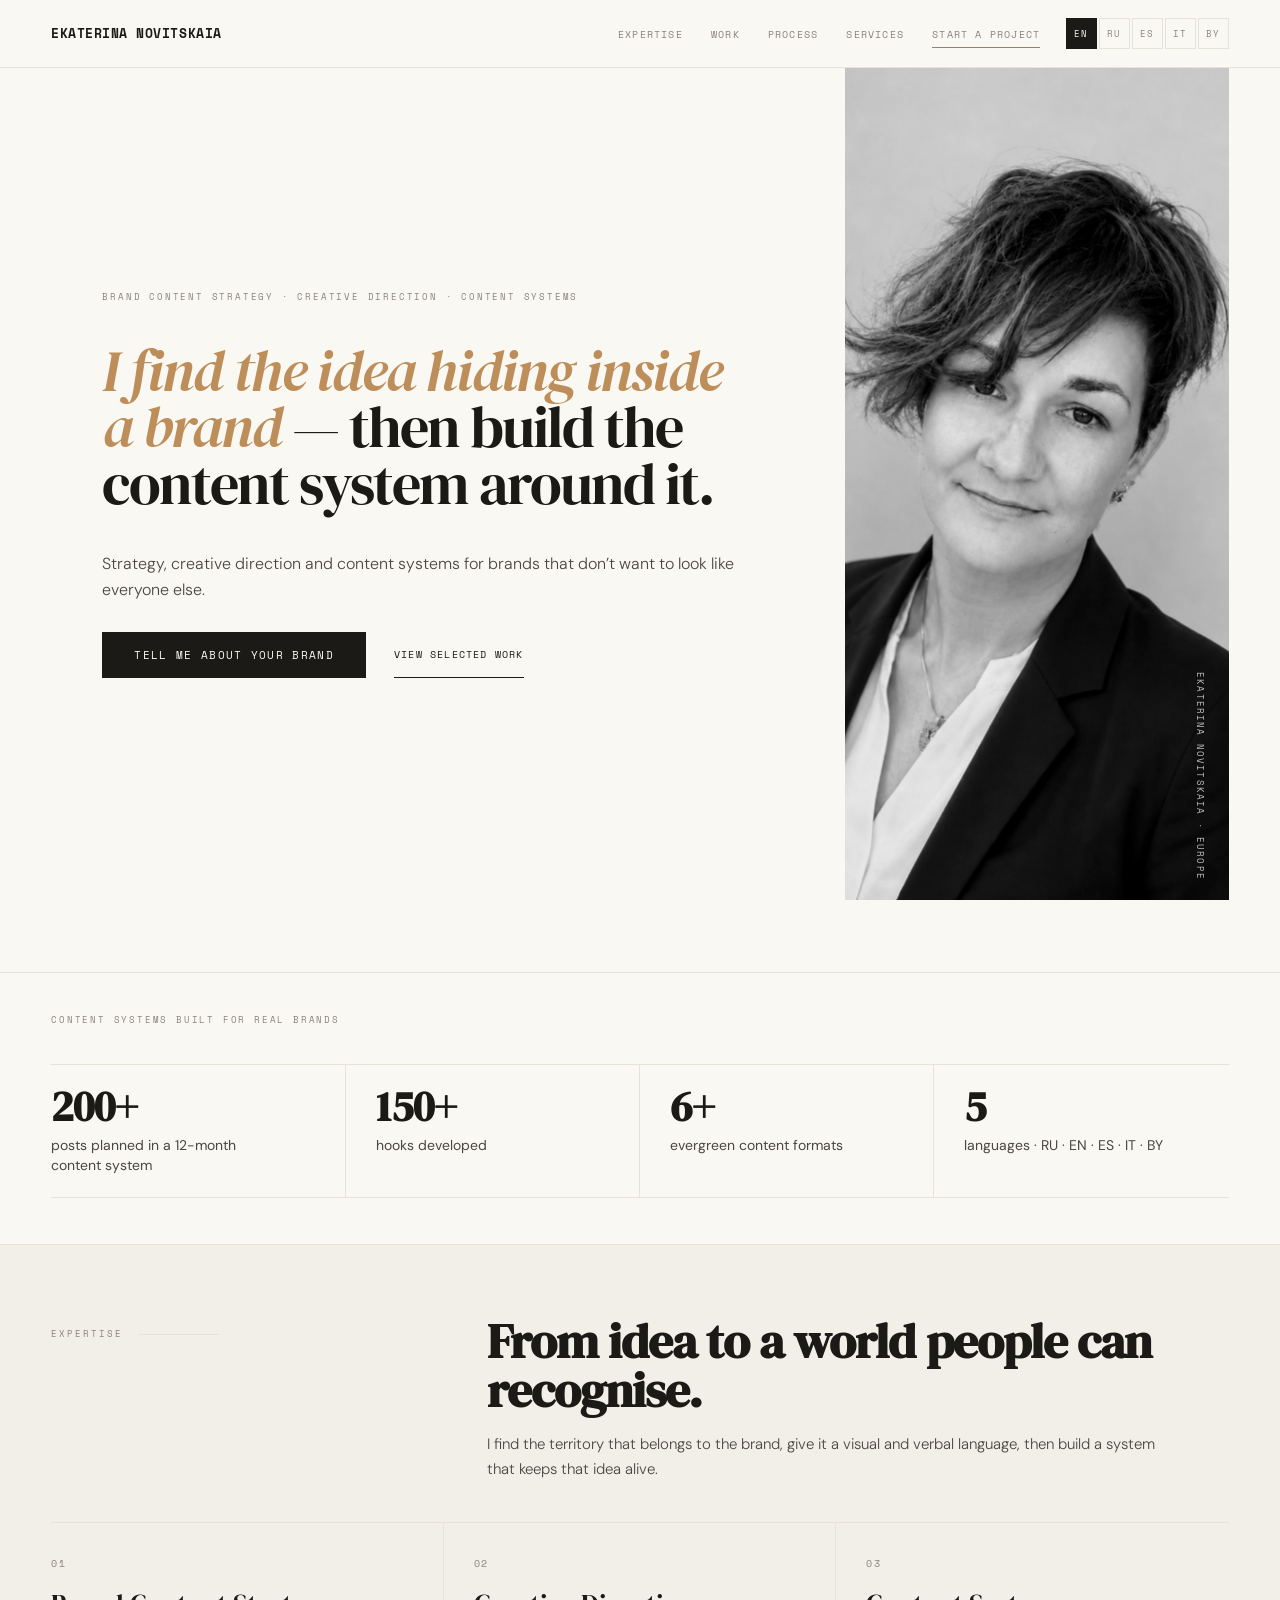
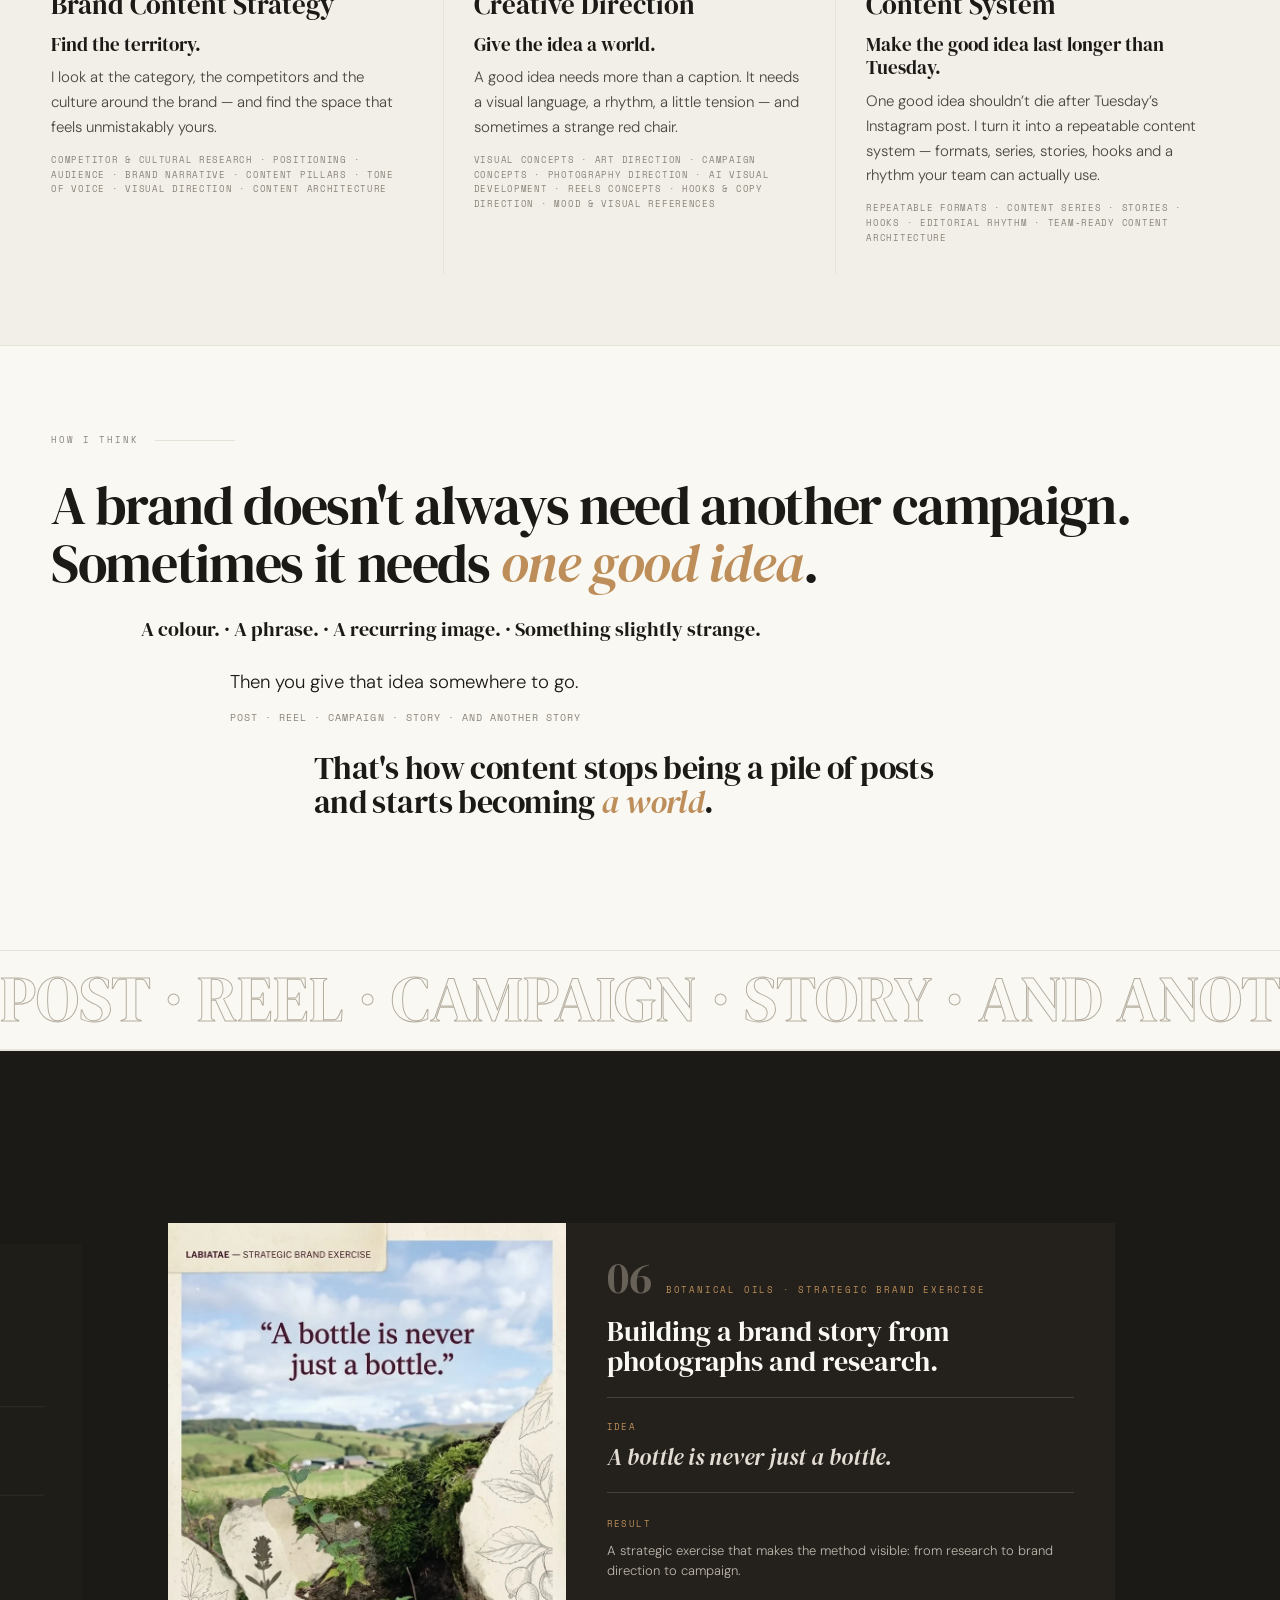
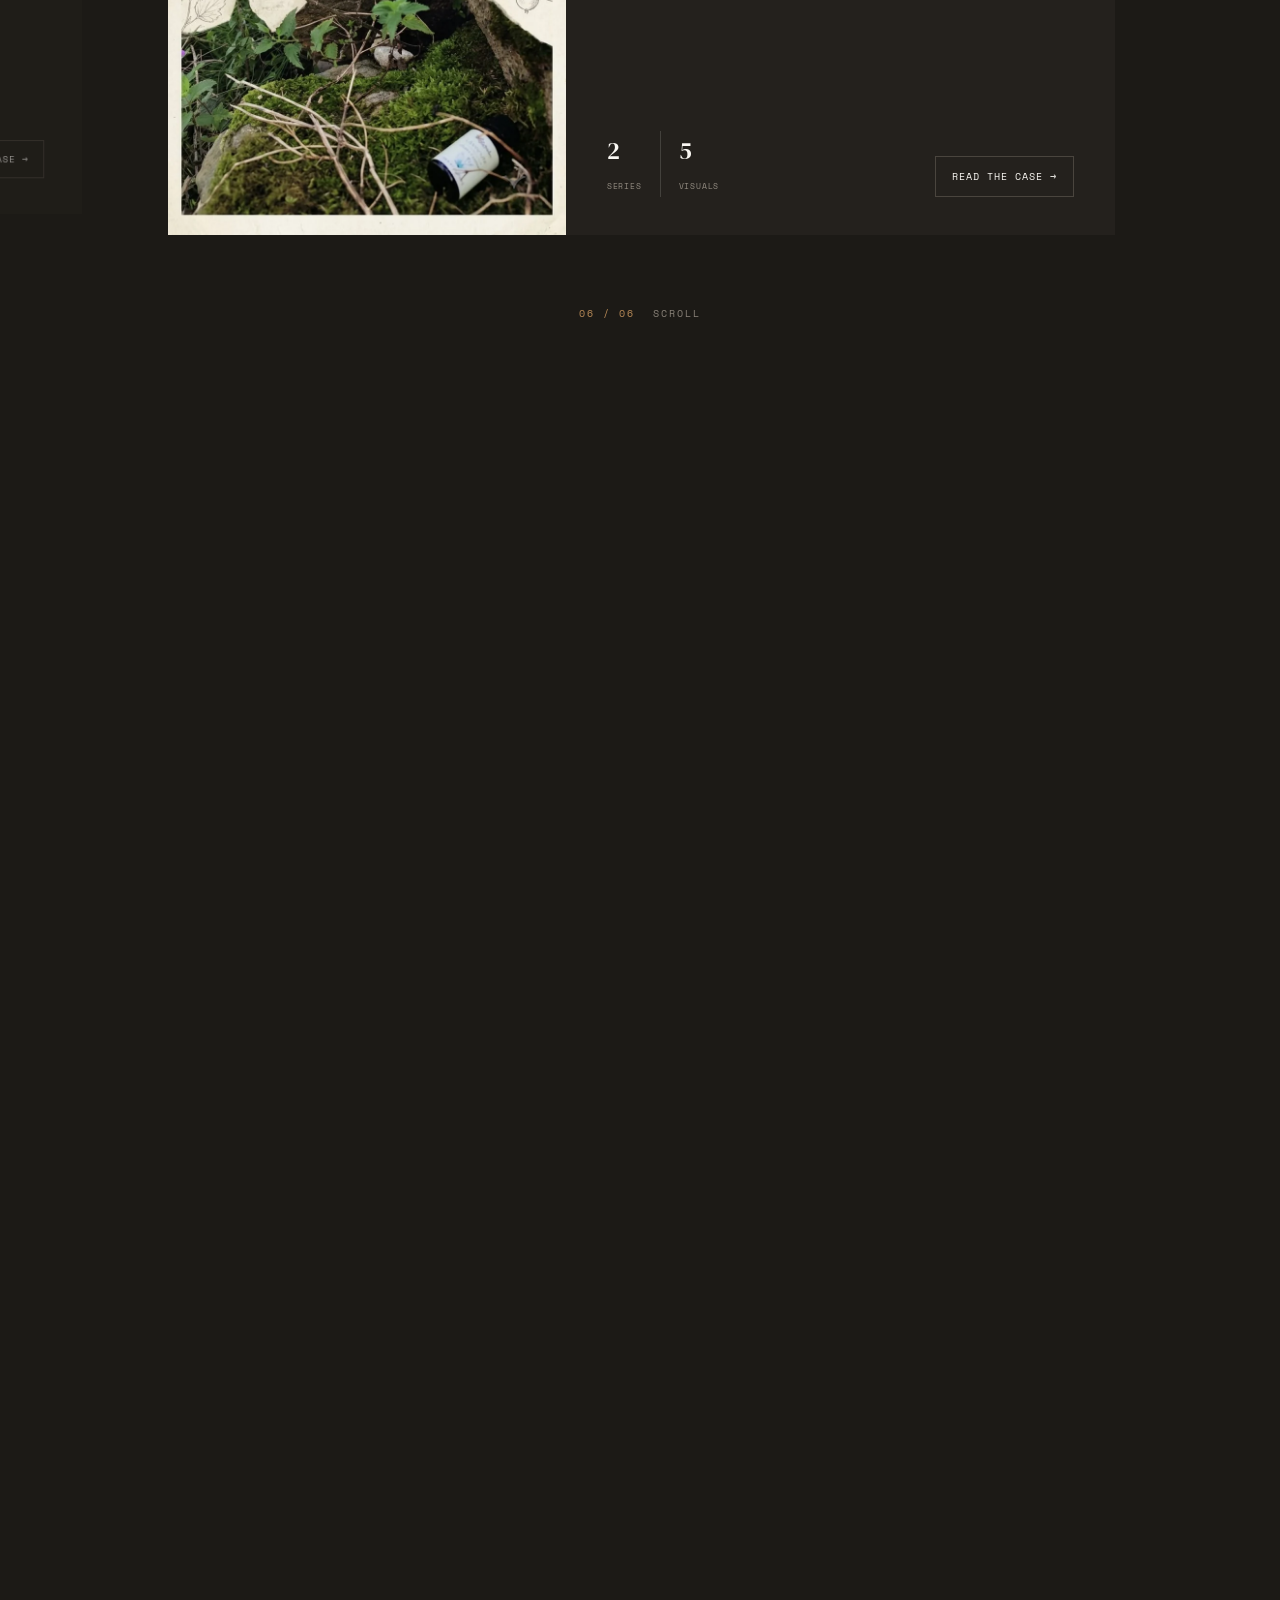
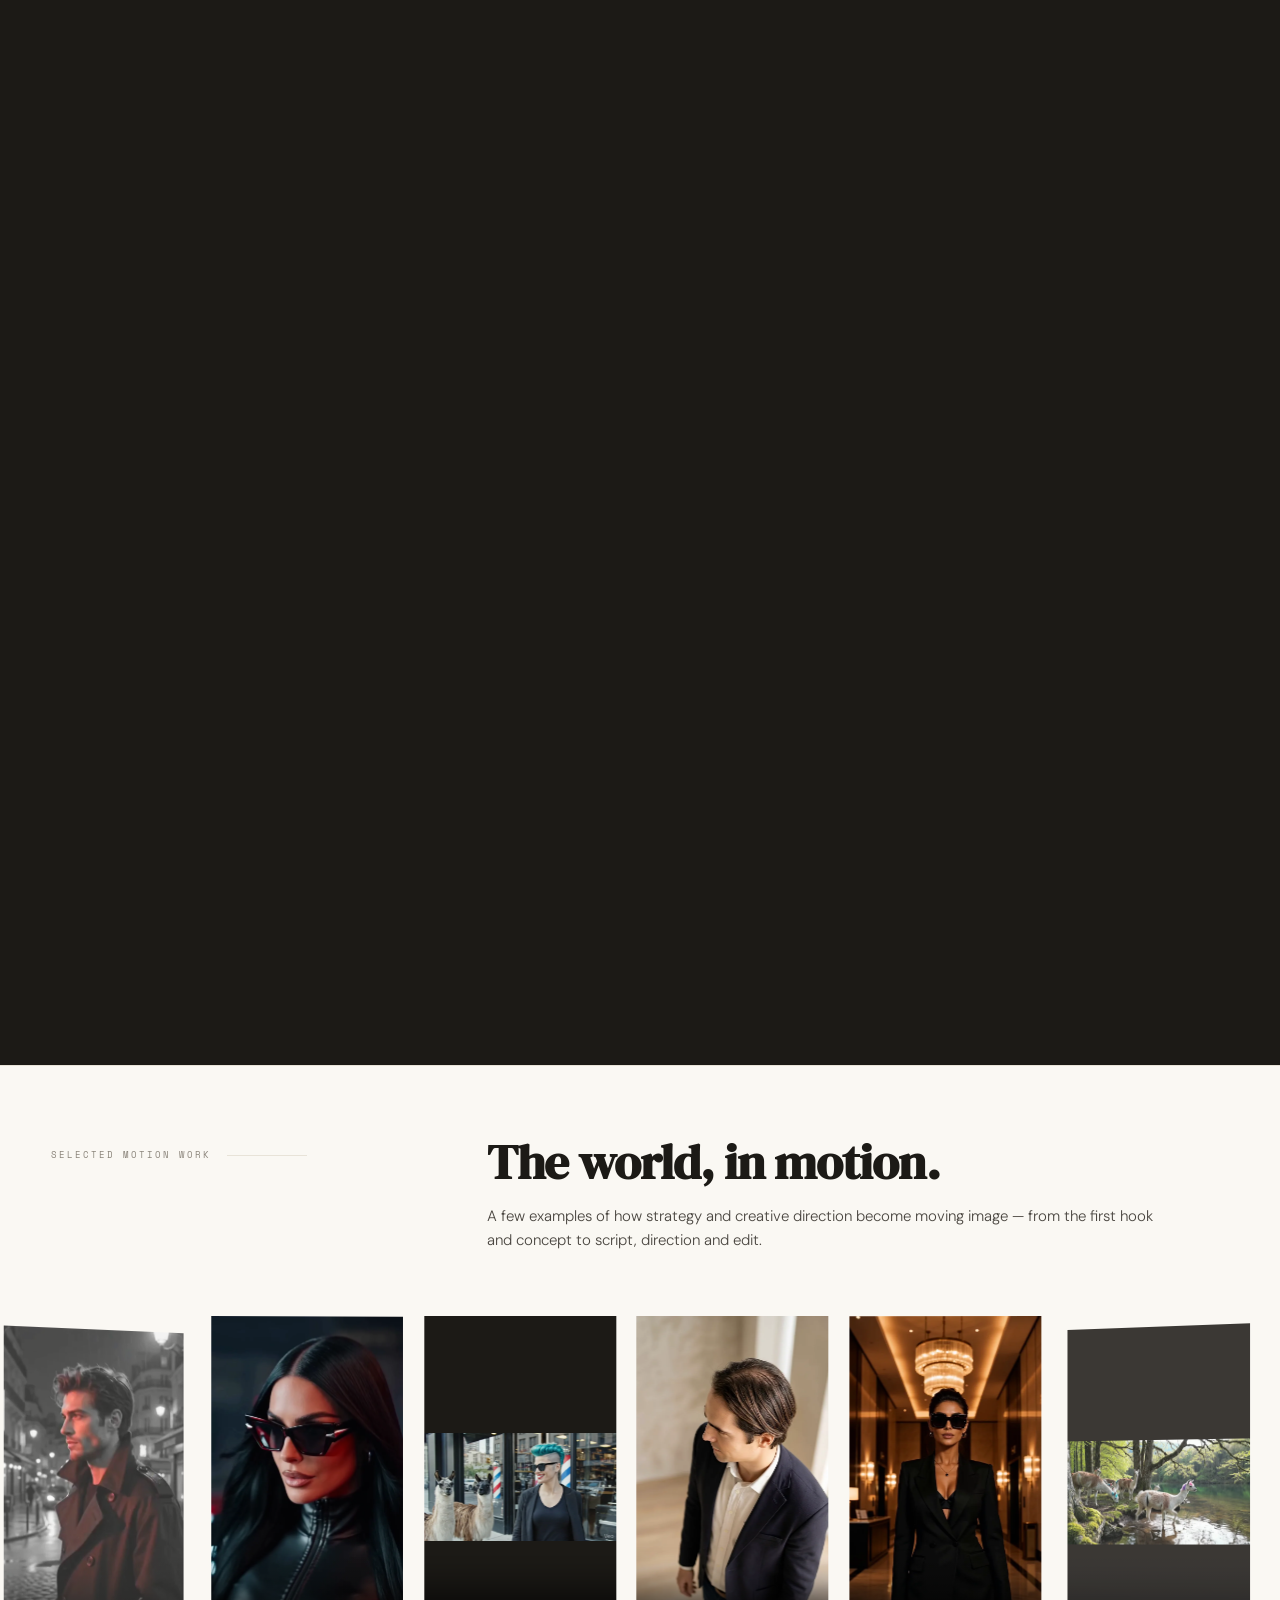
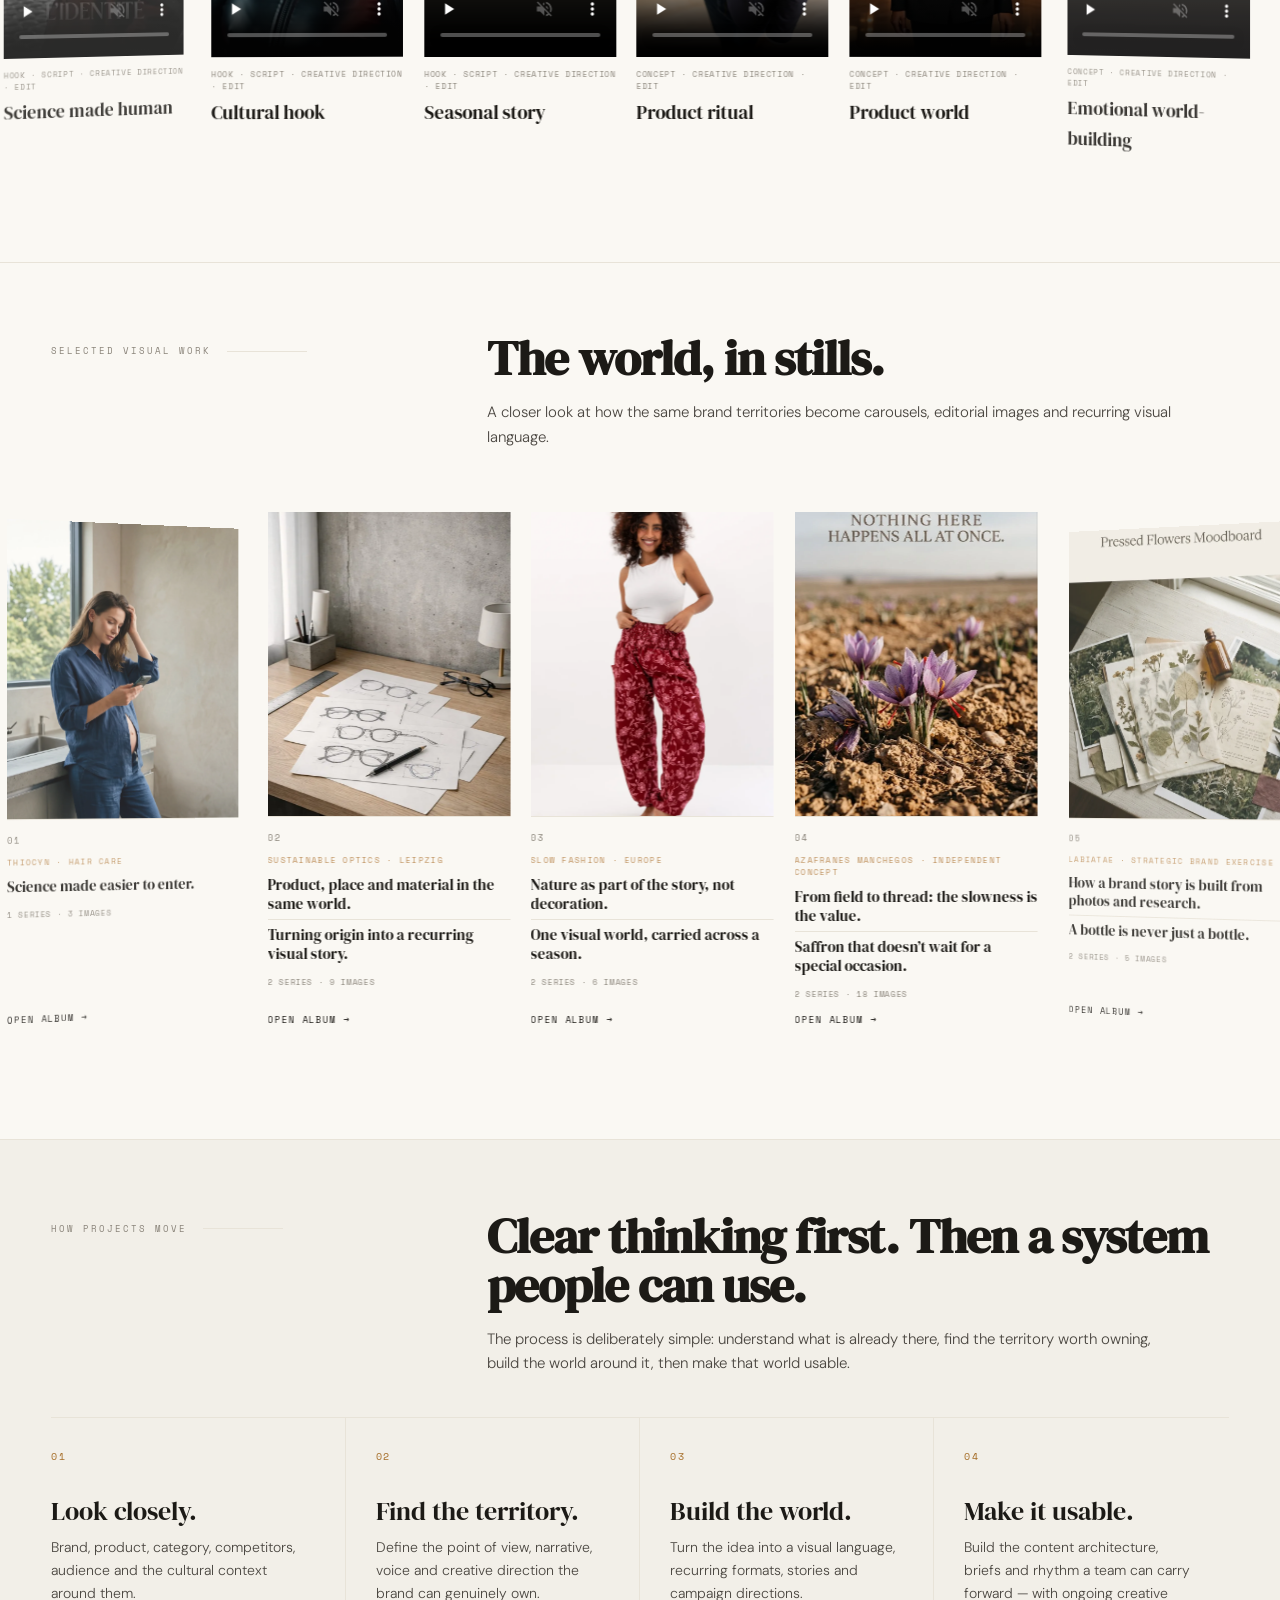
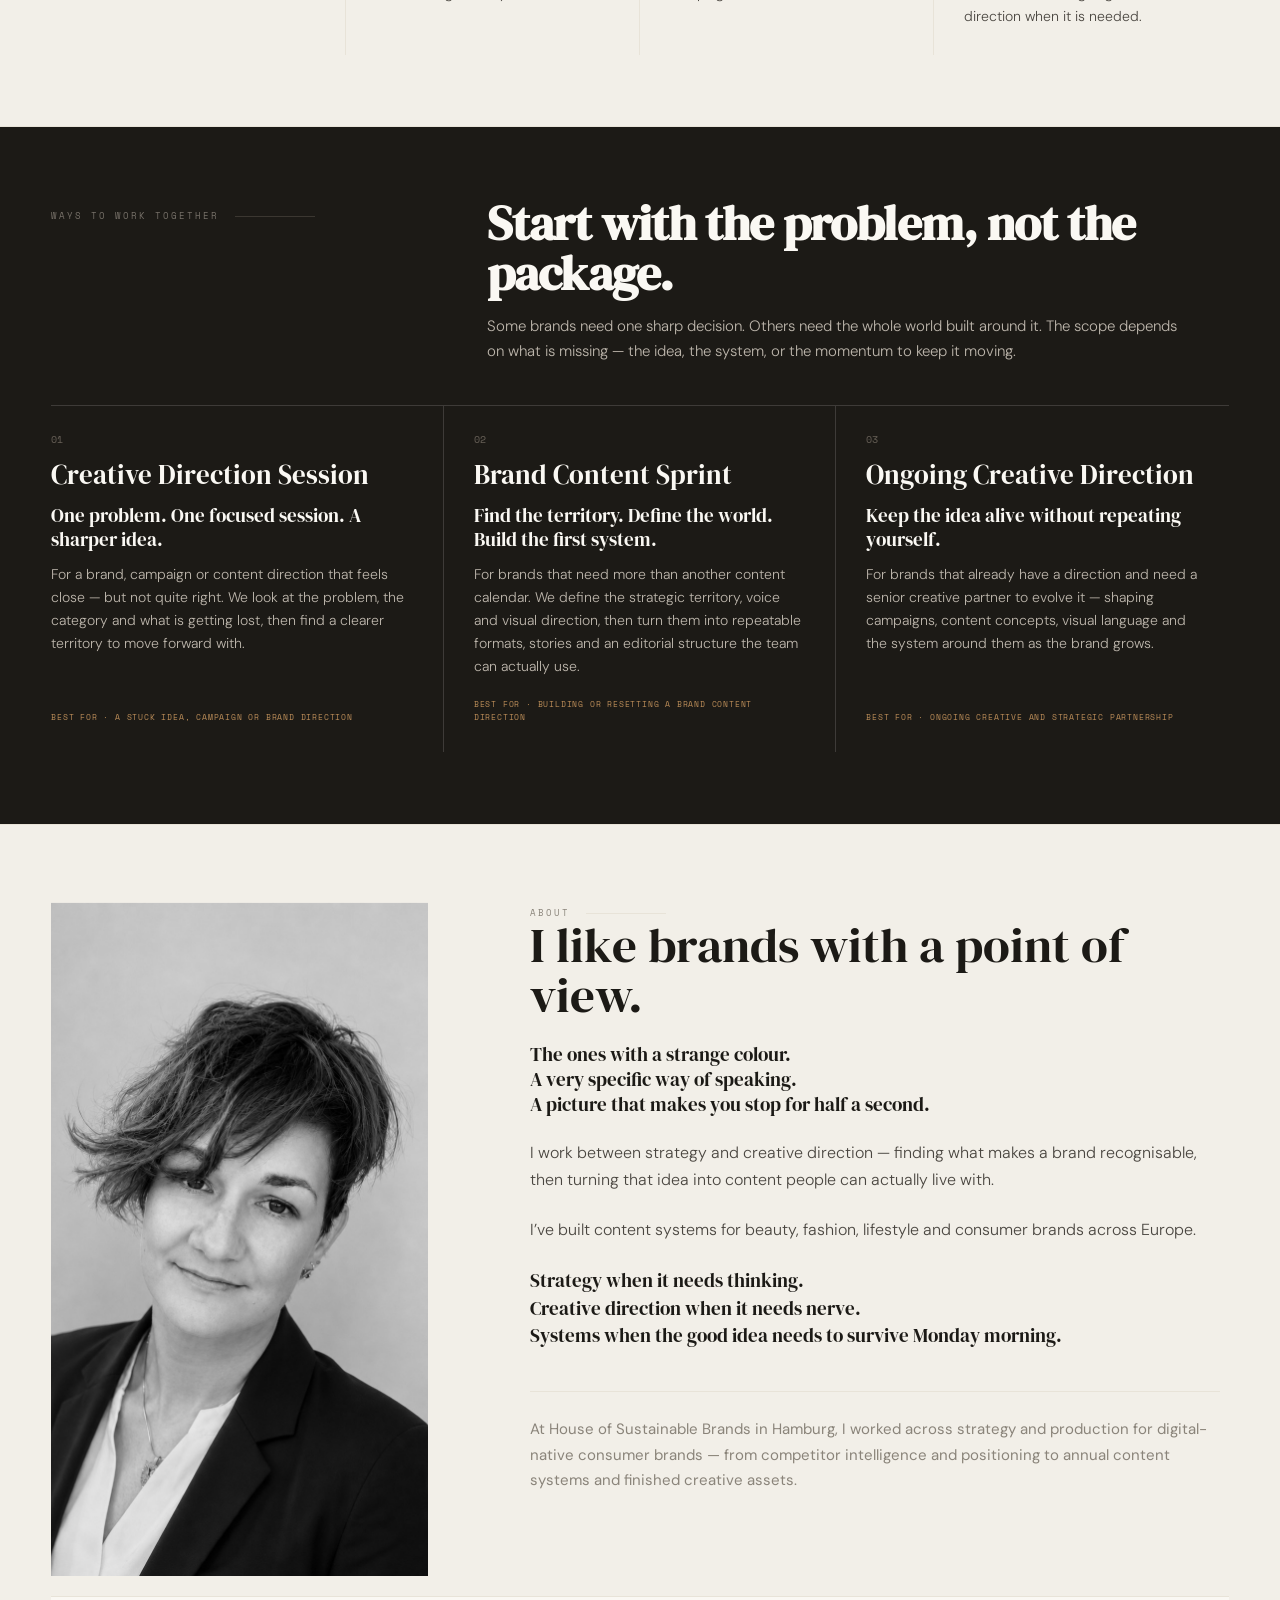
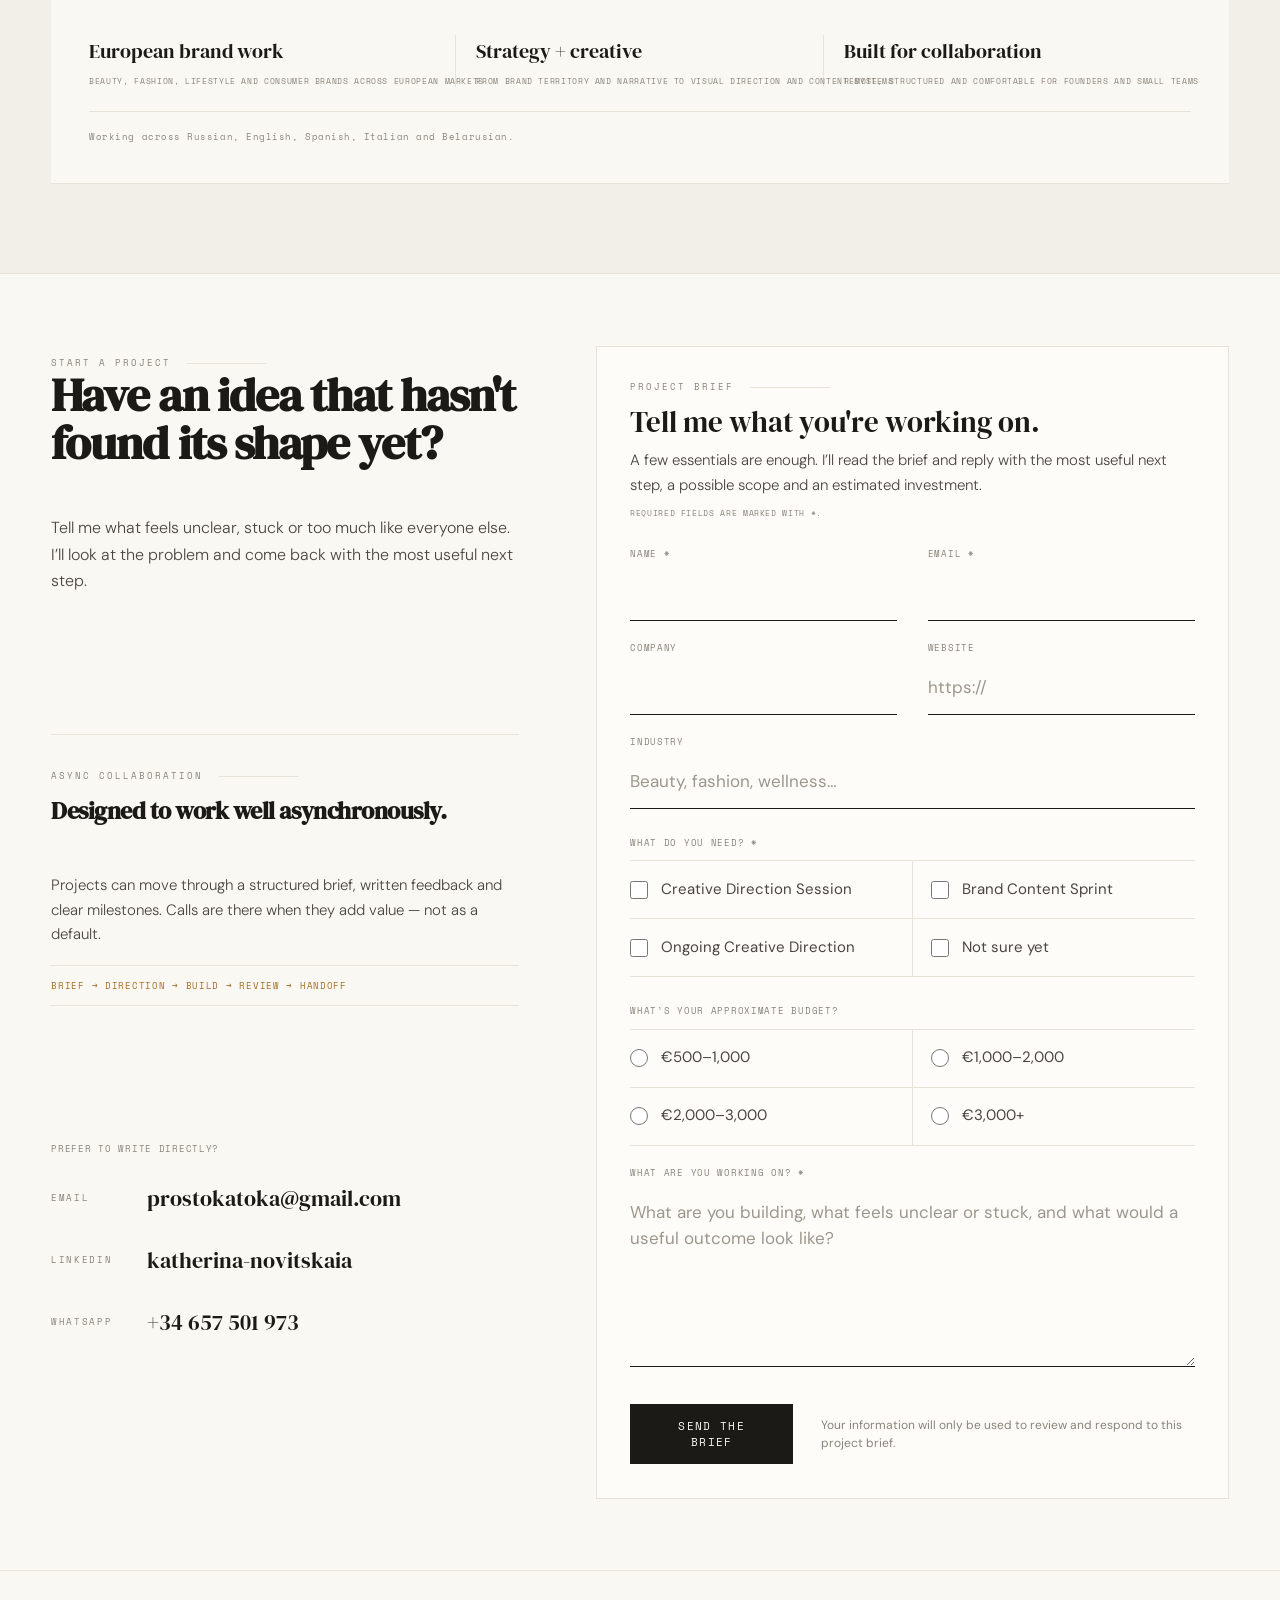
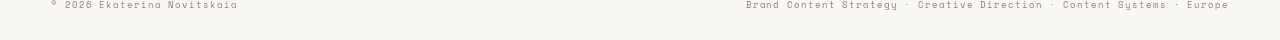
==== commit b239bdb0: "Strips respond to the mouse: edge acceleration, throw inertia, sideways wheel Co-Authored-By: Claude" ====
--- a/index.html
+++ b/index.html
@@ -19,7 +19,7 @@
 <link rel="preconnect" href="https://fonts.googleapis.com">
 <link rel="preconnect" href="https://fonts.gstatic.com" crossorigin="">
 <link href="https://fonts.googleapis.com/css2?family=DM+Serif+Display:ital@0;1&amp;family=Space+Mono:ital,wght@0,400;0,700;1,400&amp;family=DM+Sans:wght@300;400;500&amp;display=swap" rel="stylesheet">
-<link rel="stylesheet" href="strategic.css?v=20261111-stage">
+<link rel="stylesheet" href="strategic.css?v=20261111-stage2">
 <noscript><style>.reveal{opacity:1;transform:none}</style></noscript>
 </head>
 <body><div class="scroll-progress" aria-hidden="true"></div><a class="skip-link" href="#main-content" data-i18n="skip">Skip to content</a>
@@ -656,7 +656,7 @@
   <div class="lb-counter" id="lb-counter"></div>
 </div>
 
-<script src="strategic.js?v=20261111-stage"></script>
+<script src="strategic.js?v=20261111-stage2"></script>
 
 
 </body></html>
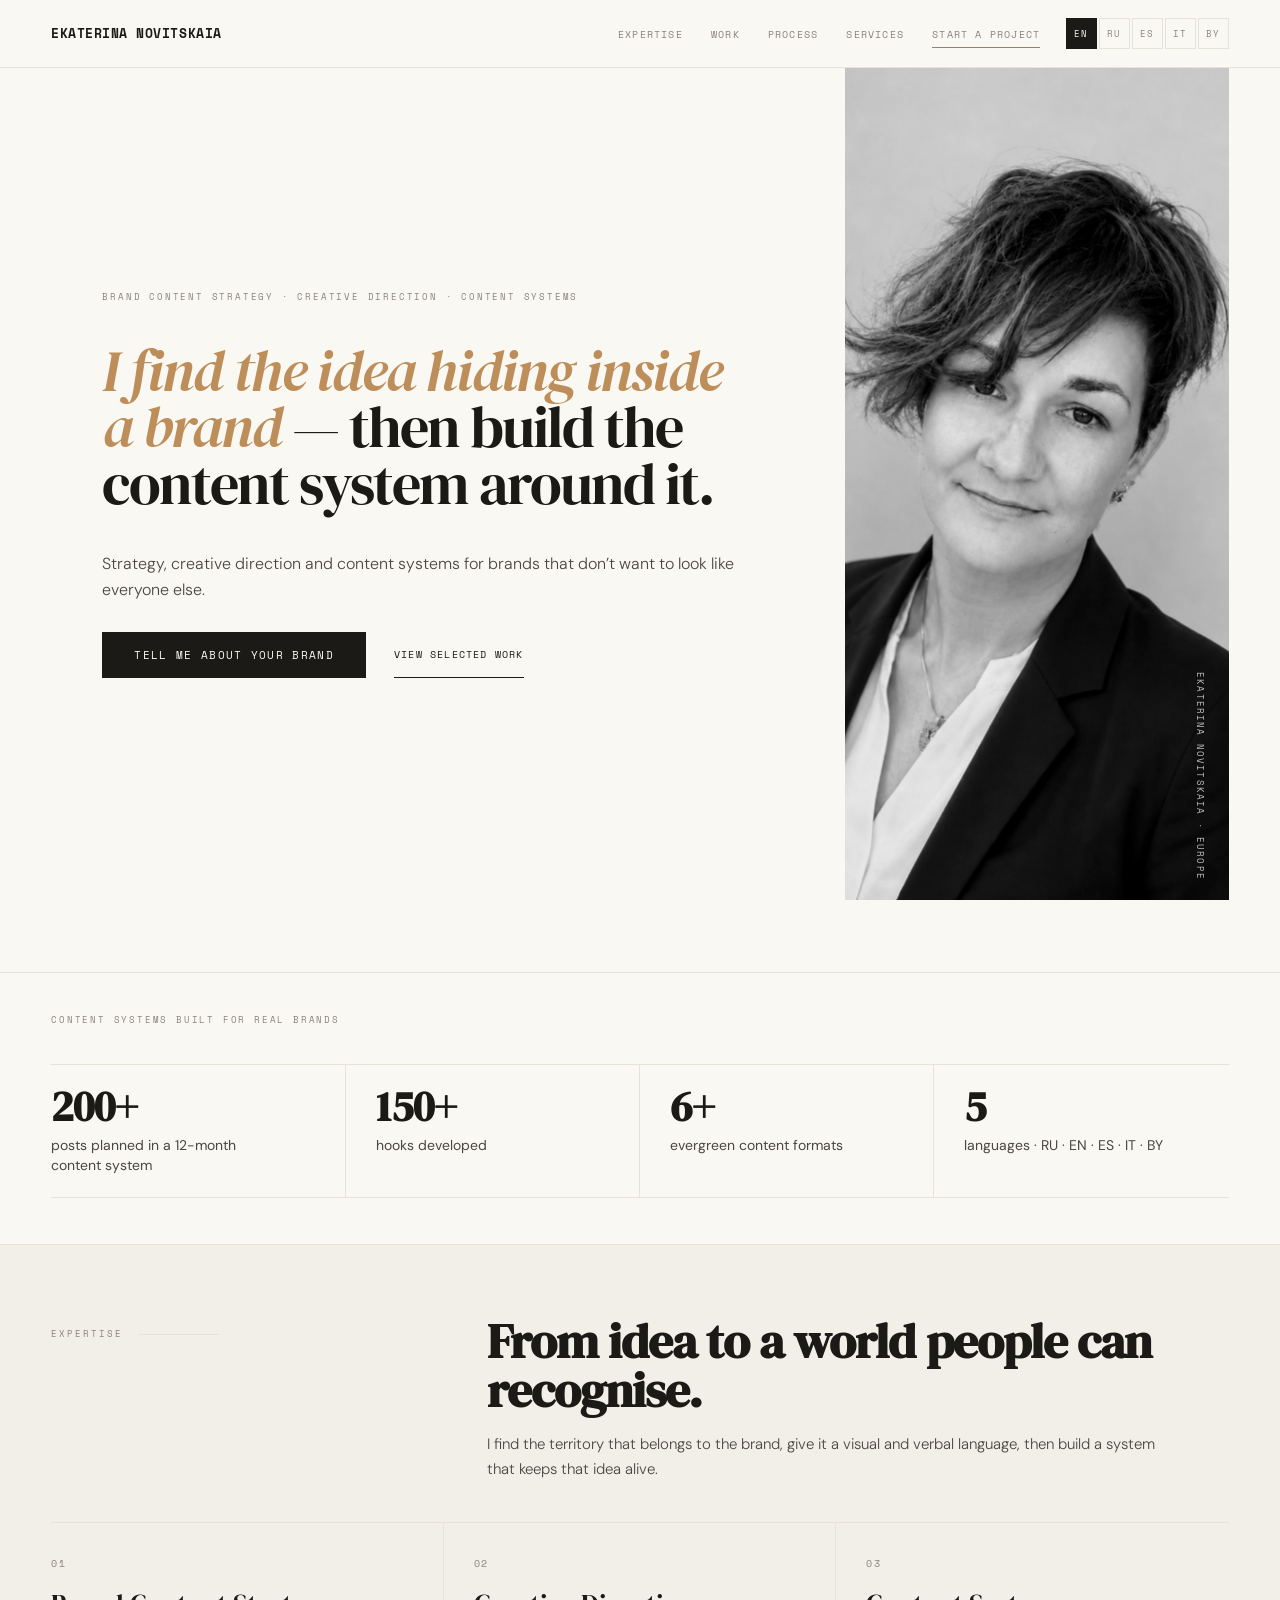
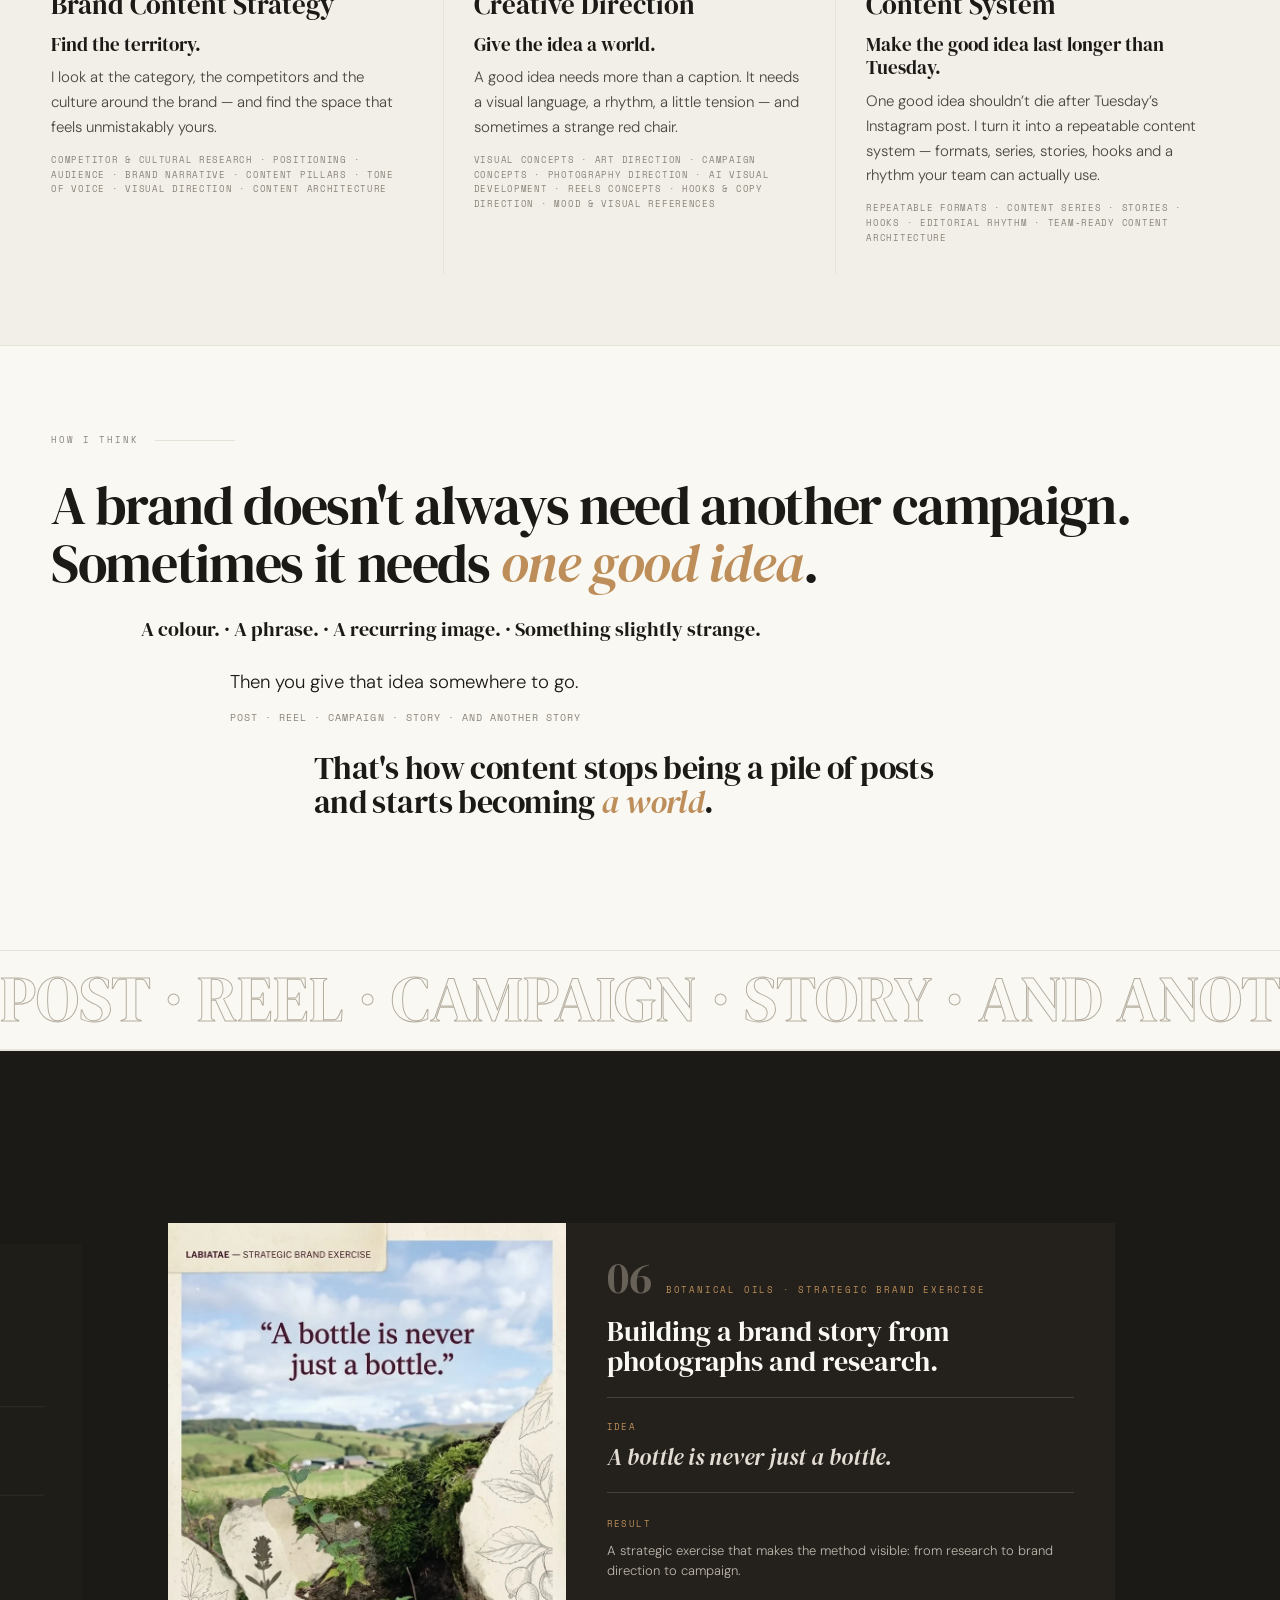
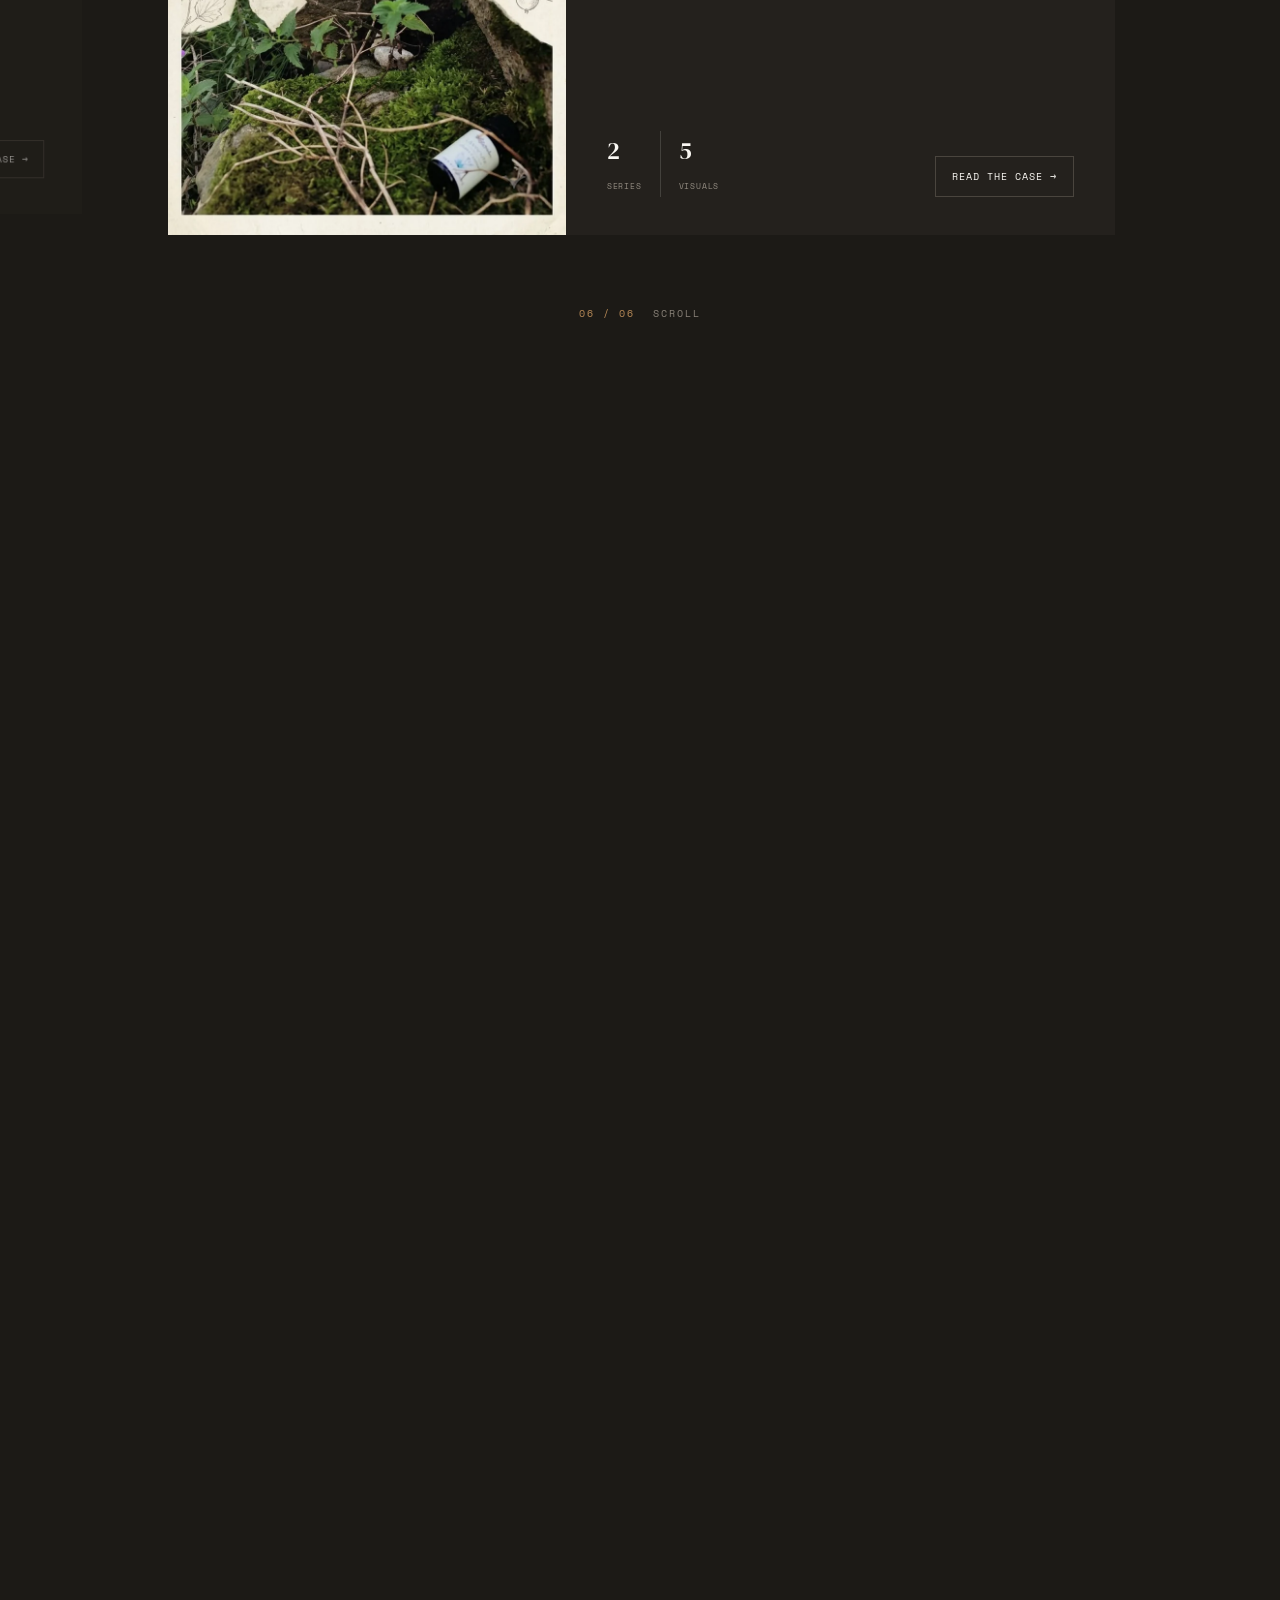
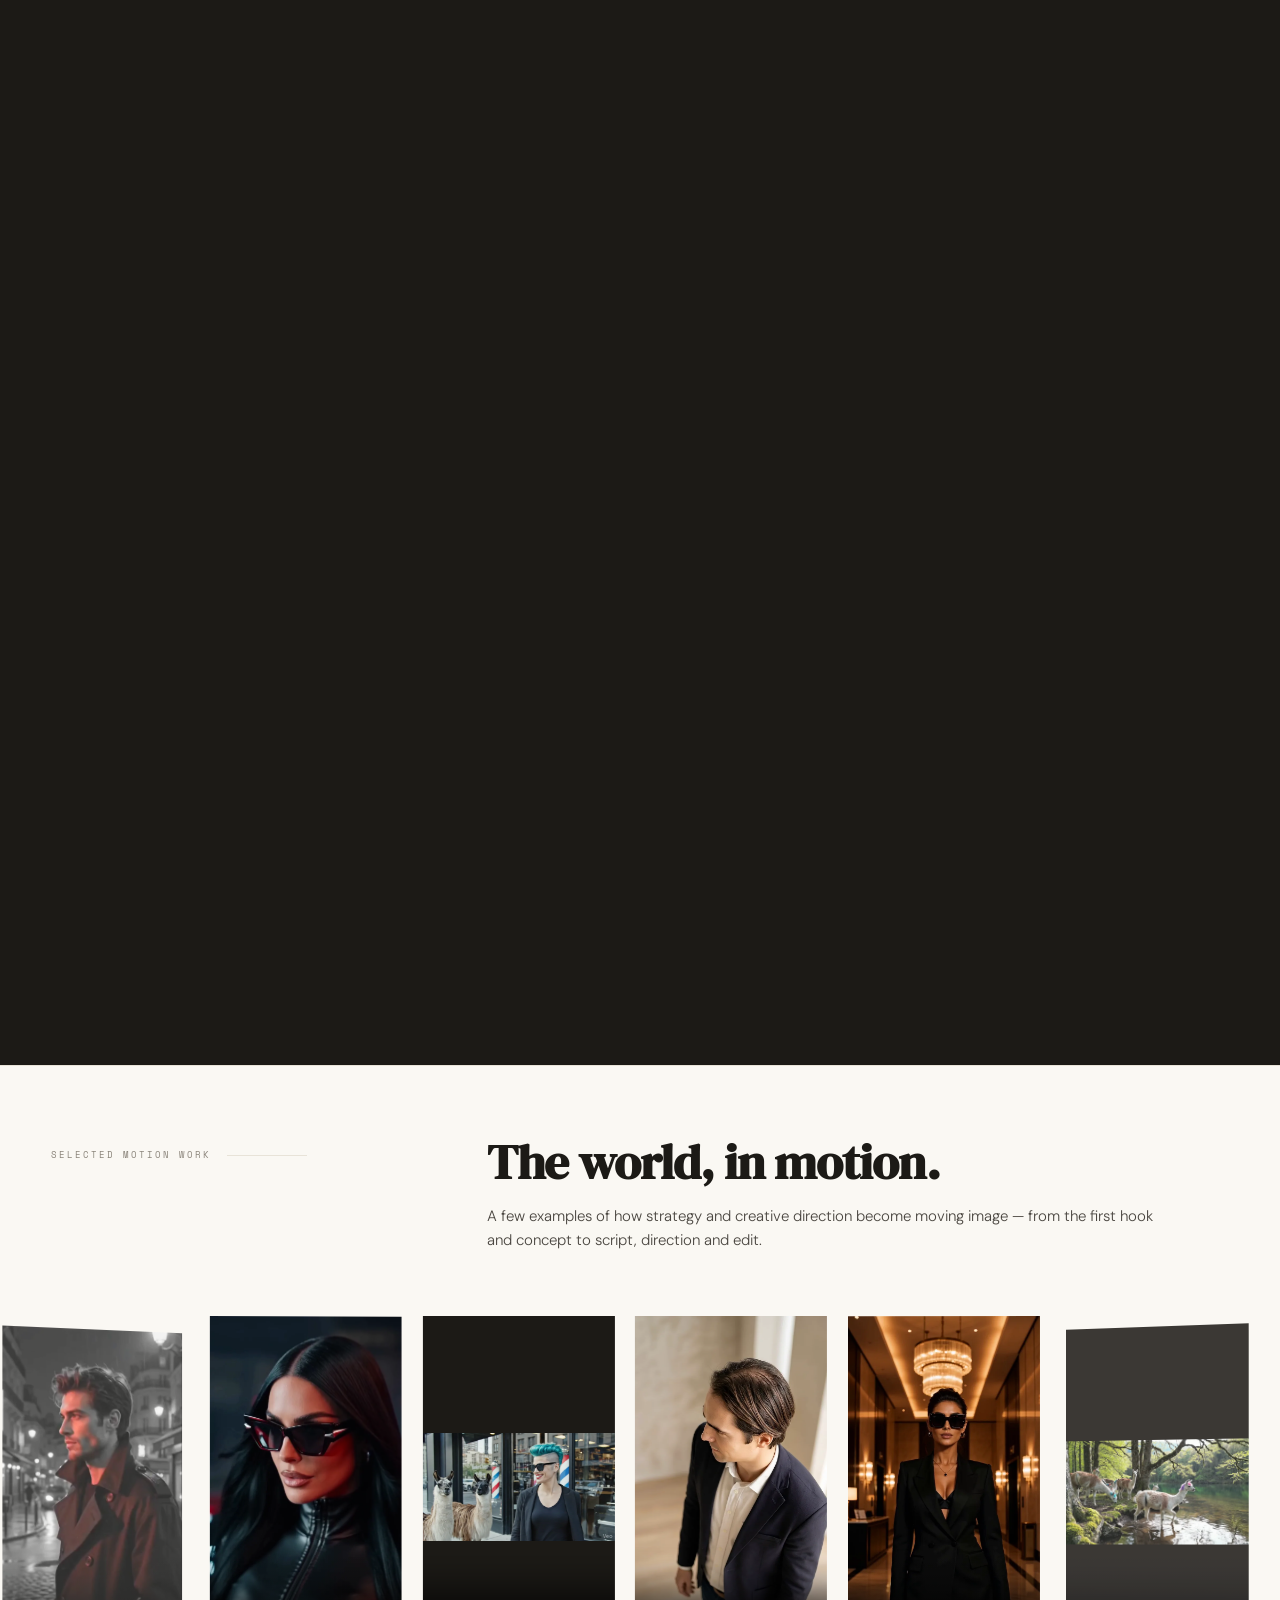
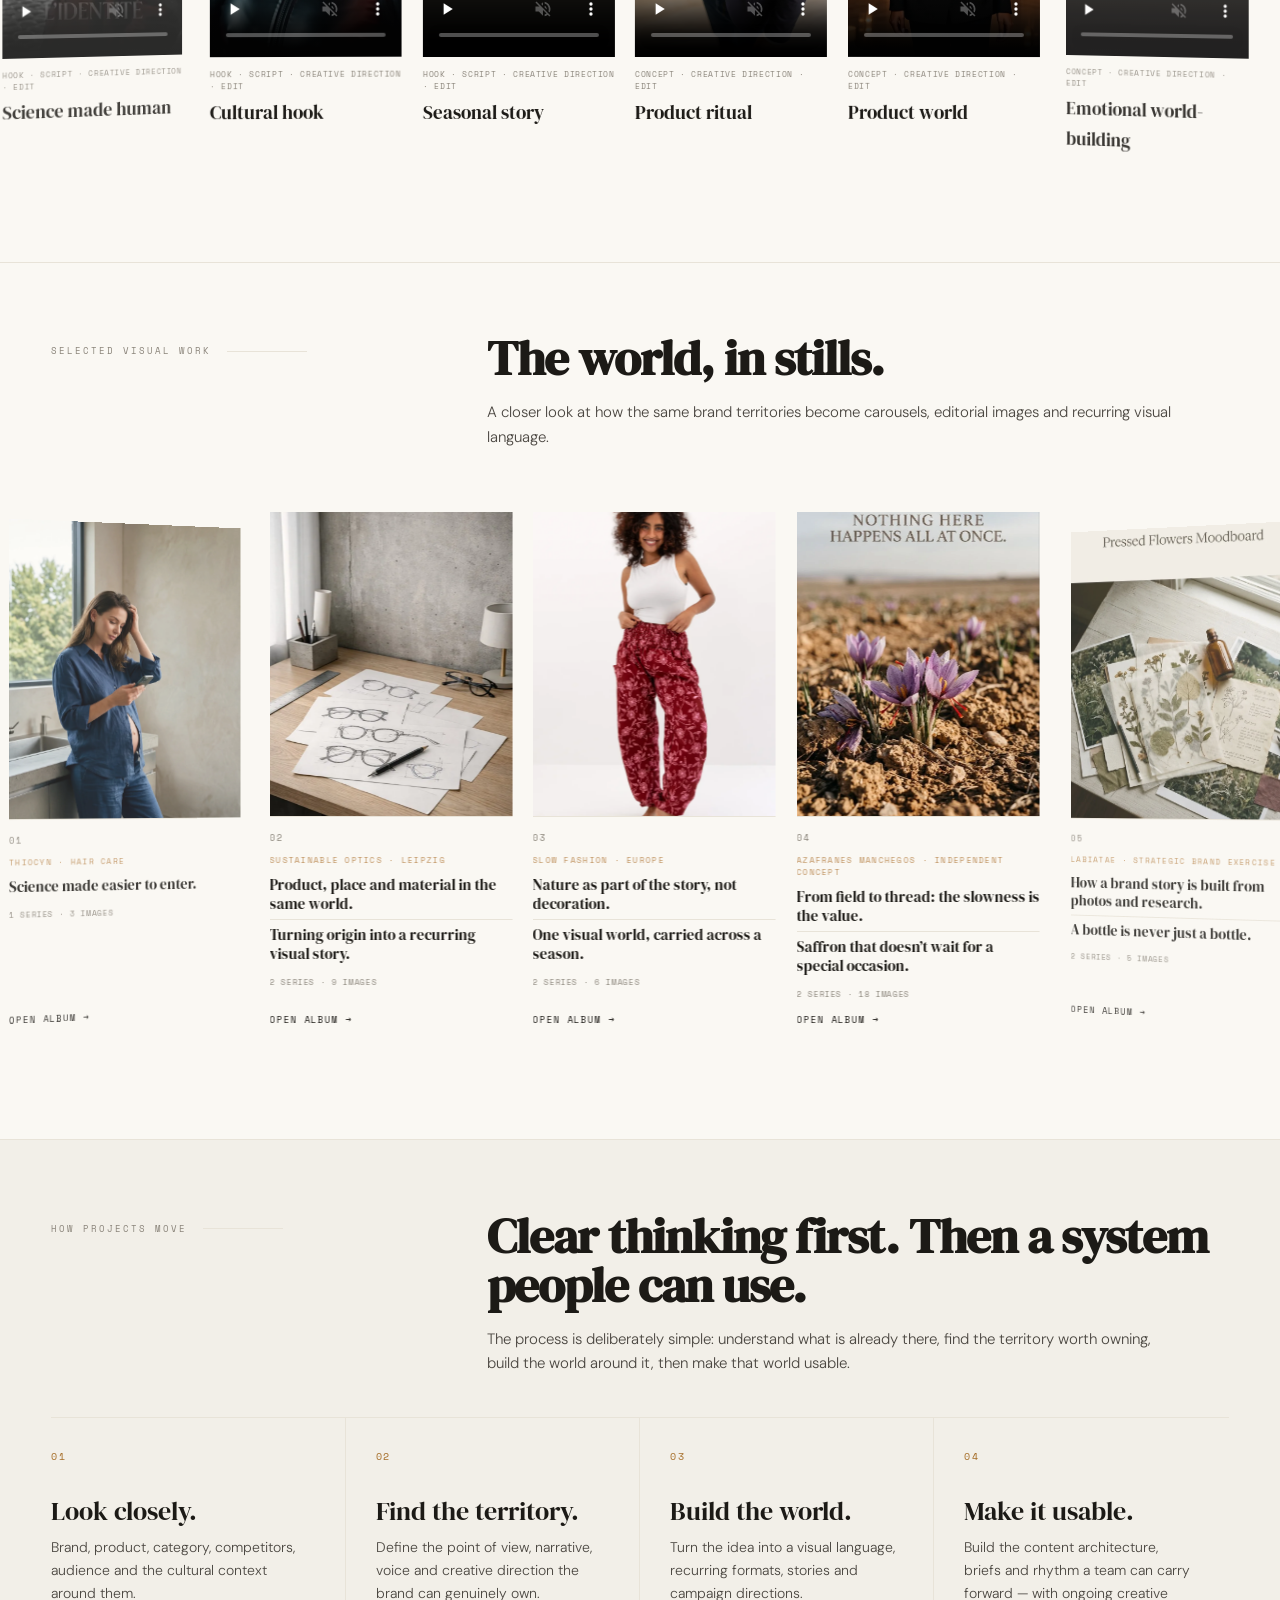
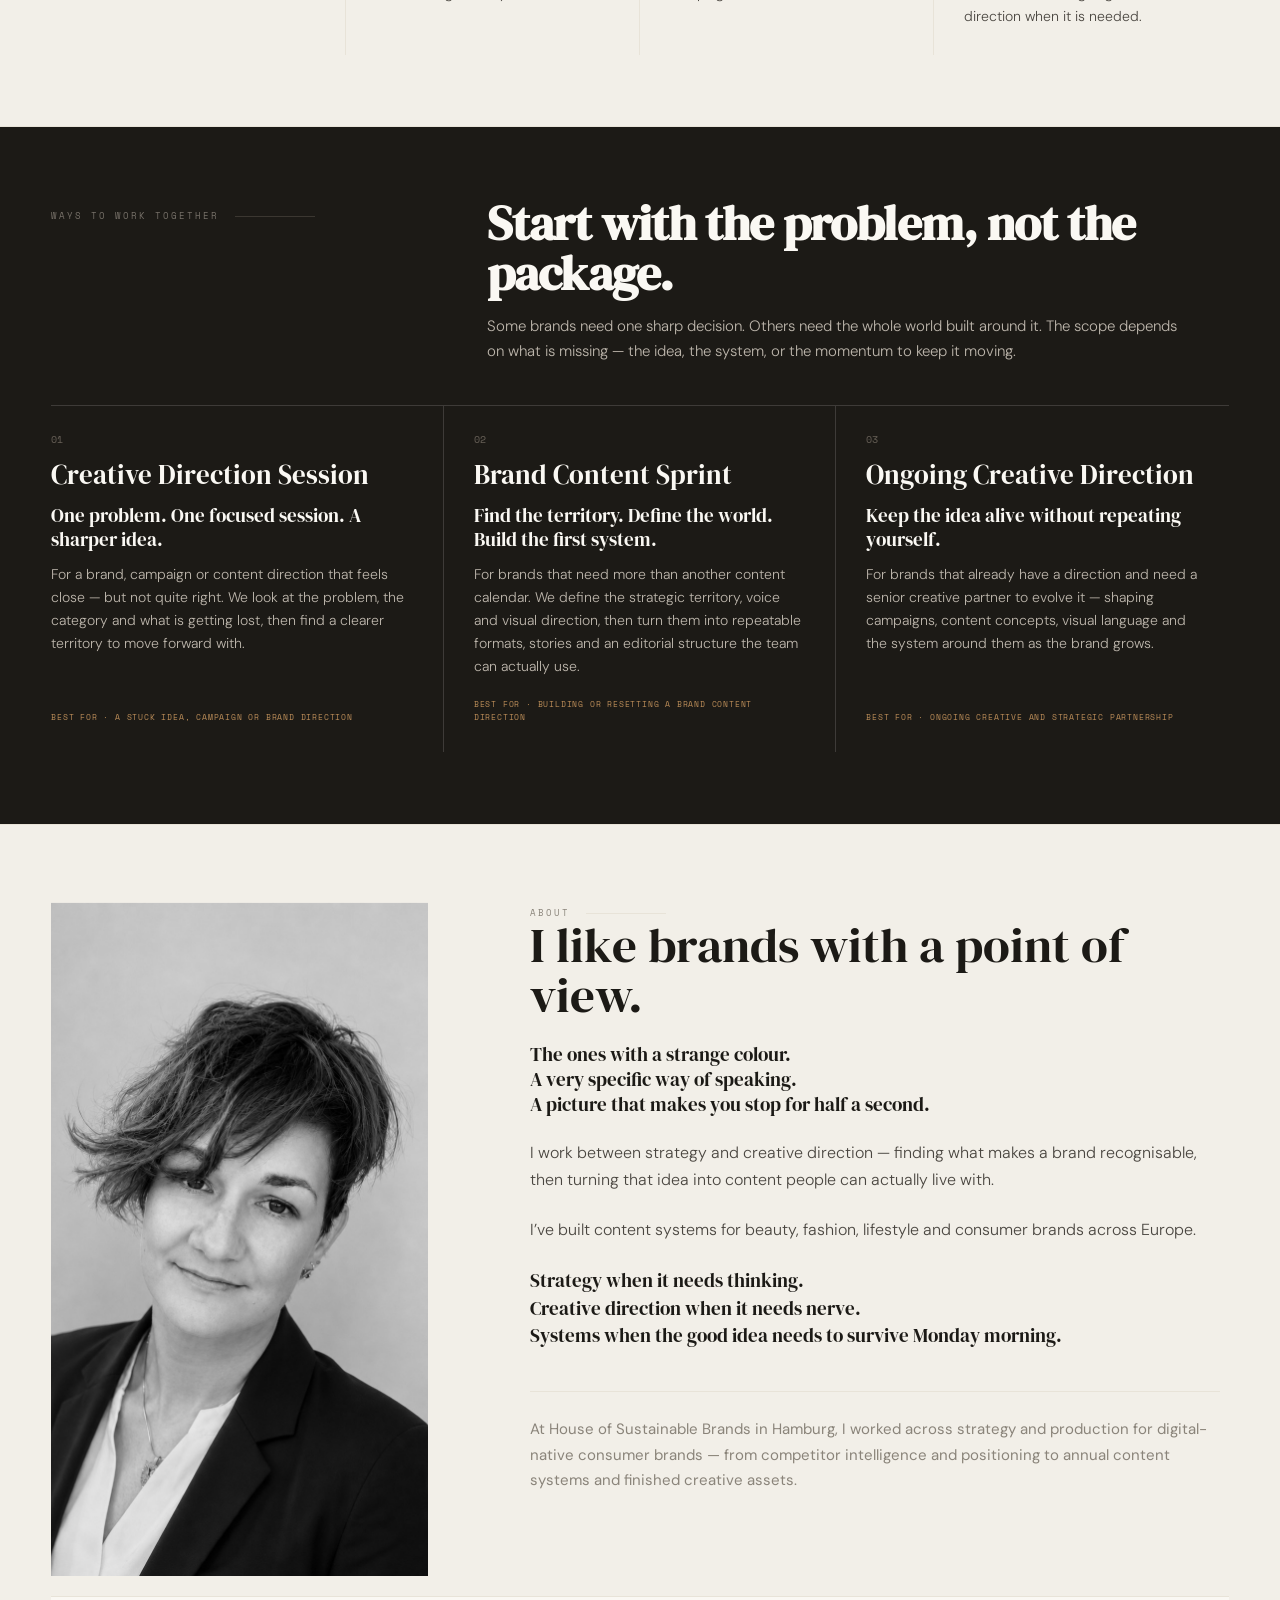
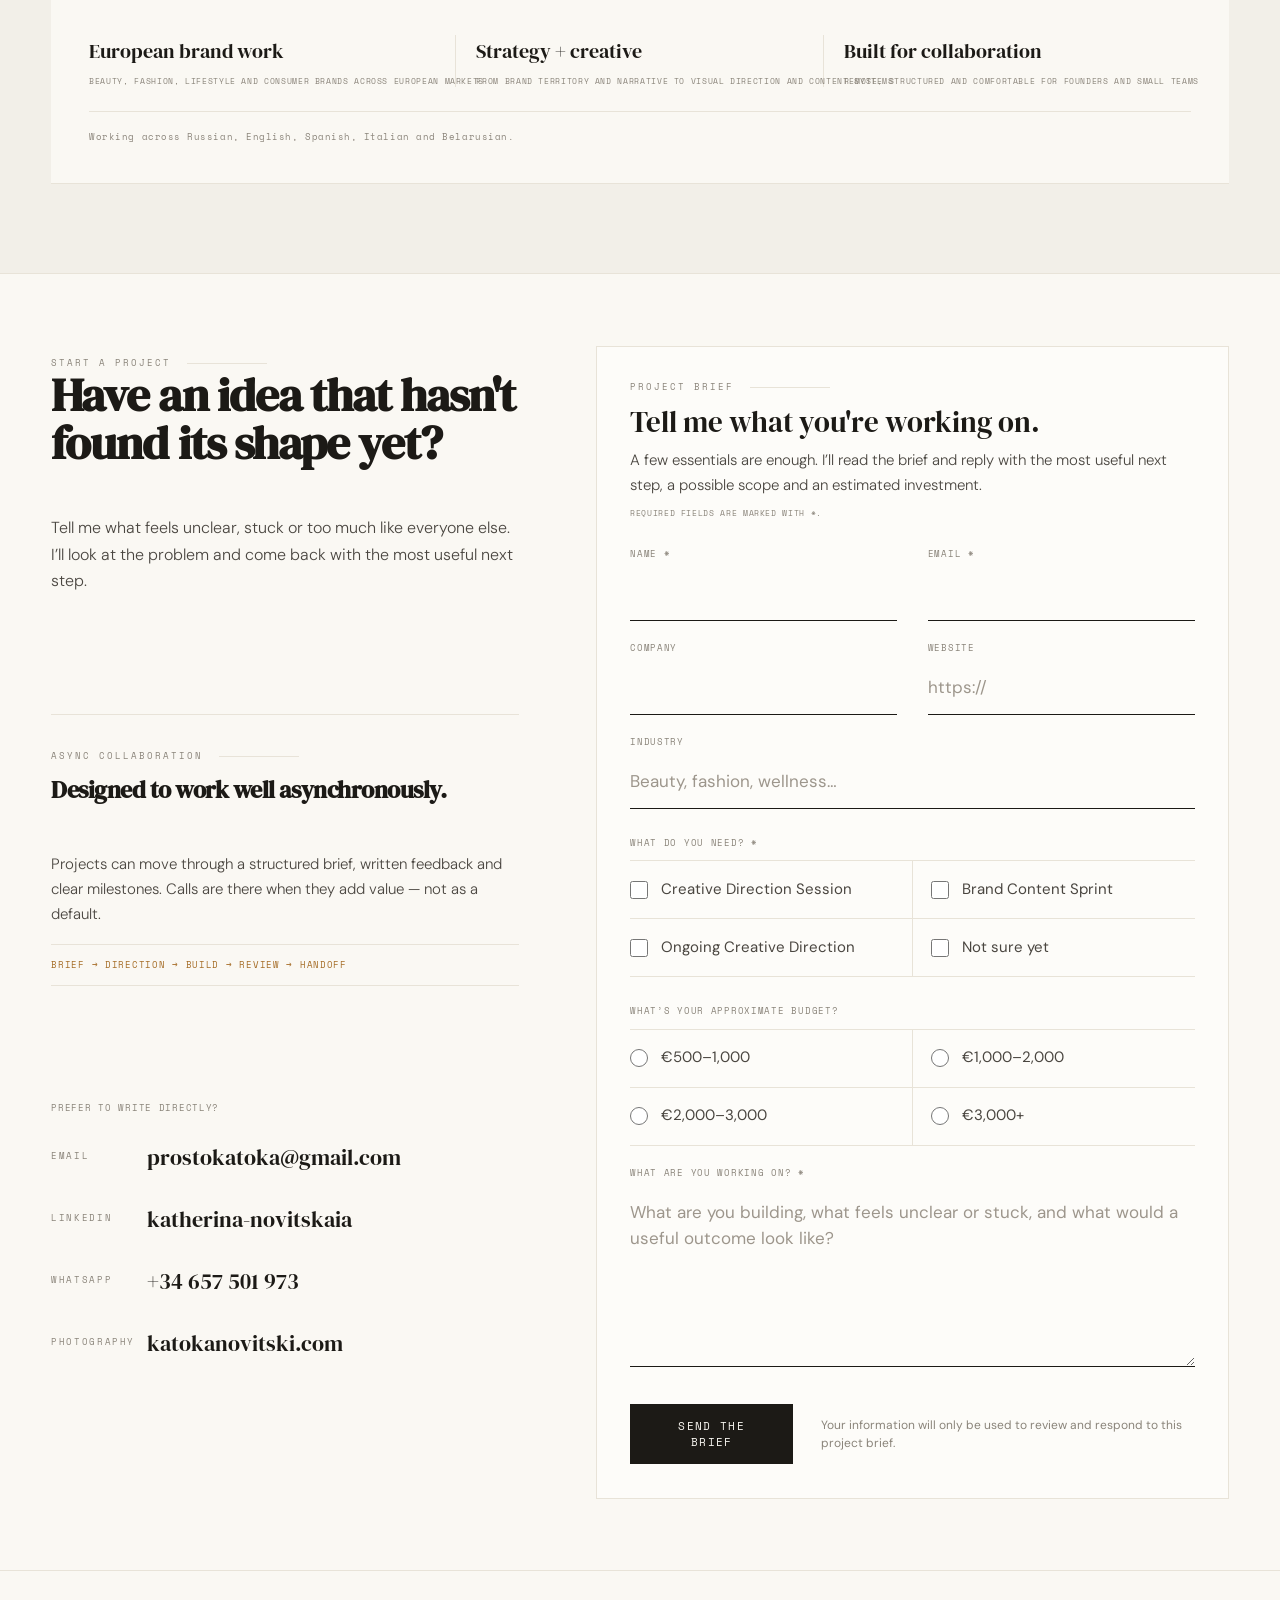
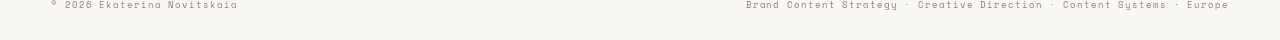
==== commit 0be36451: "Re-prerender index.html with the photography link" ====
--- a/index.html
+++ b/index.html
@@ -630,6 +630,7 @@
           <a href="mailto:prostokatoka@gmail.com" class="contact-link"><span class="contact-link-label">Email</span><span class="contact-link-value">prostokatoka@gmail.com</span></a>
           <a href="https://www.linkedin.com/in/katherina-novitskaia-652a2415a" target="_blank" rel="noopener noreferrer" class="contact-link"><span class="contact-link-label">LinkedIn</span><span class="contact-link-value">katherina-novitskaia</span></a>
           <a href="https://wa.me/34657501973" target="_blank" rel="noopener noreferrer" class="contact-link"><span class="contact-link-label">WhatsApp</span><span class="contact-link-value">+34 657 501 973</span></a>
+          <a href="https://katokanovitski.com/" class="contact-link"><span class="contact-link-label" data-i18n="photoLabel">Photography</span><span class="contact-link-value">katokanovitski.com</span></a>
         </div>
       </div>
     </div></section></main>
@@ -656,7 +657,7 @@
   <div class="lb-counter" id="lb-counter"></div>
 </div>
 
-<script src="strategic.js?v=20261111-stage2"></script>
+<script src="strategic.js?v=20261123-photo"></script>
 
 
 </body></html>
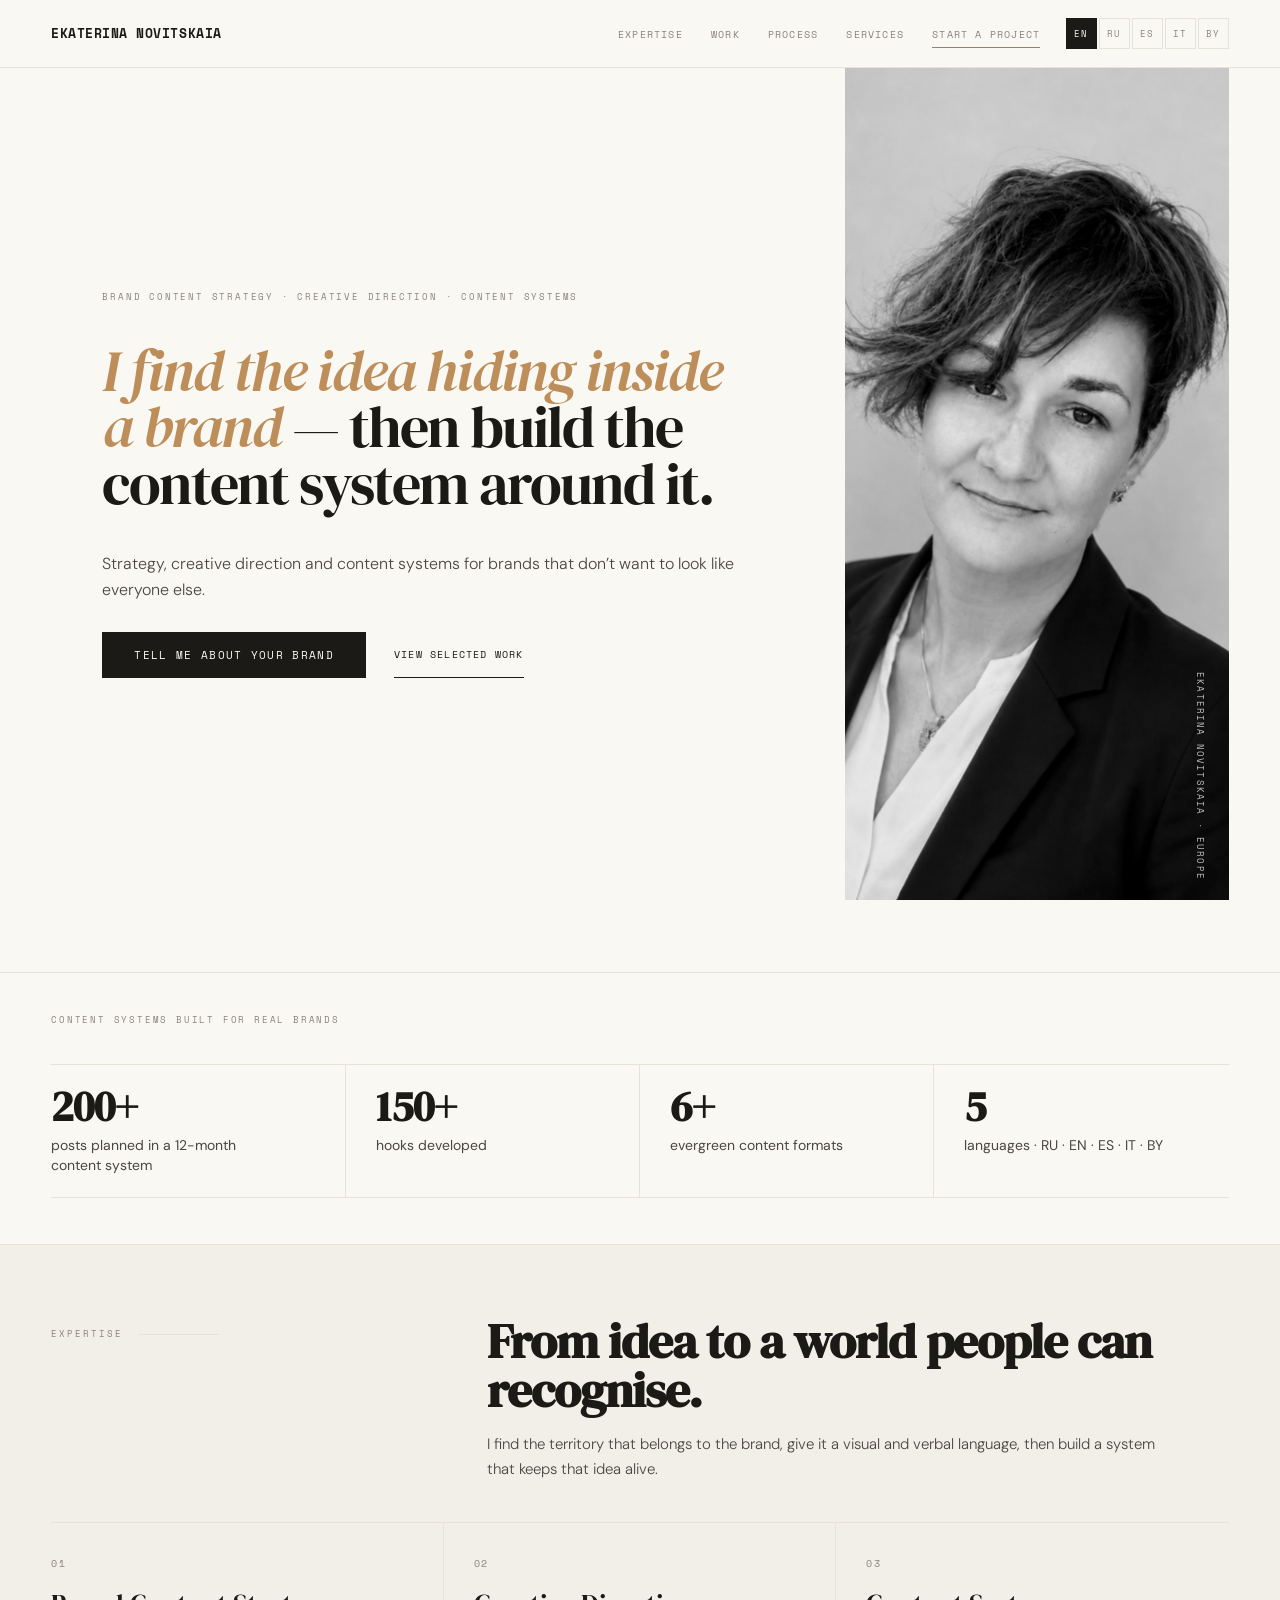
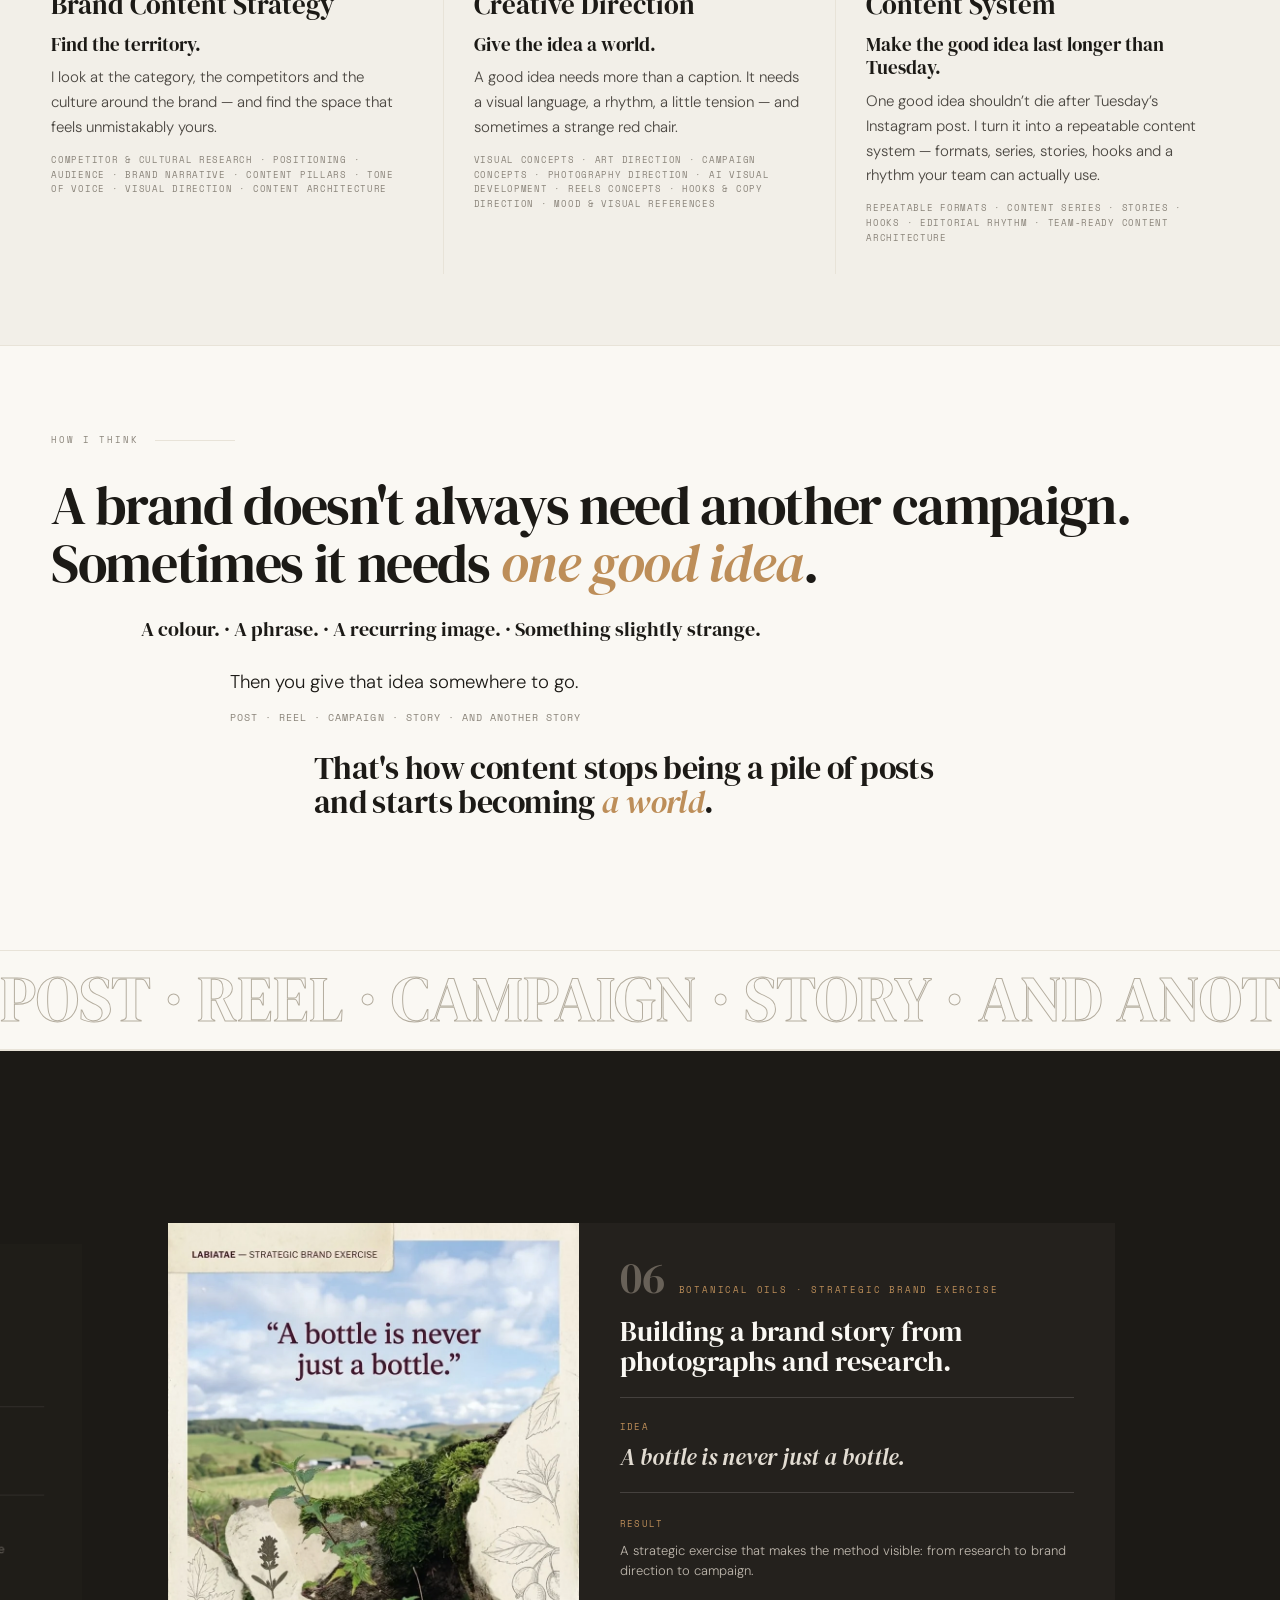
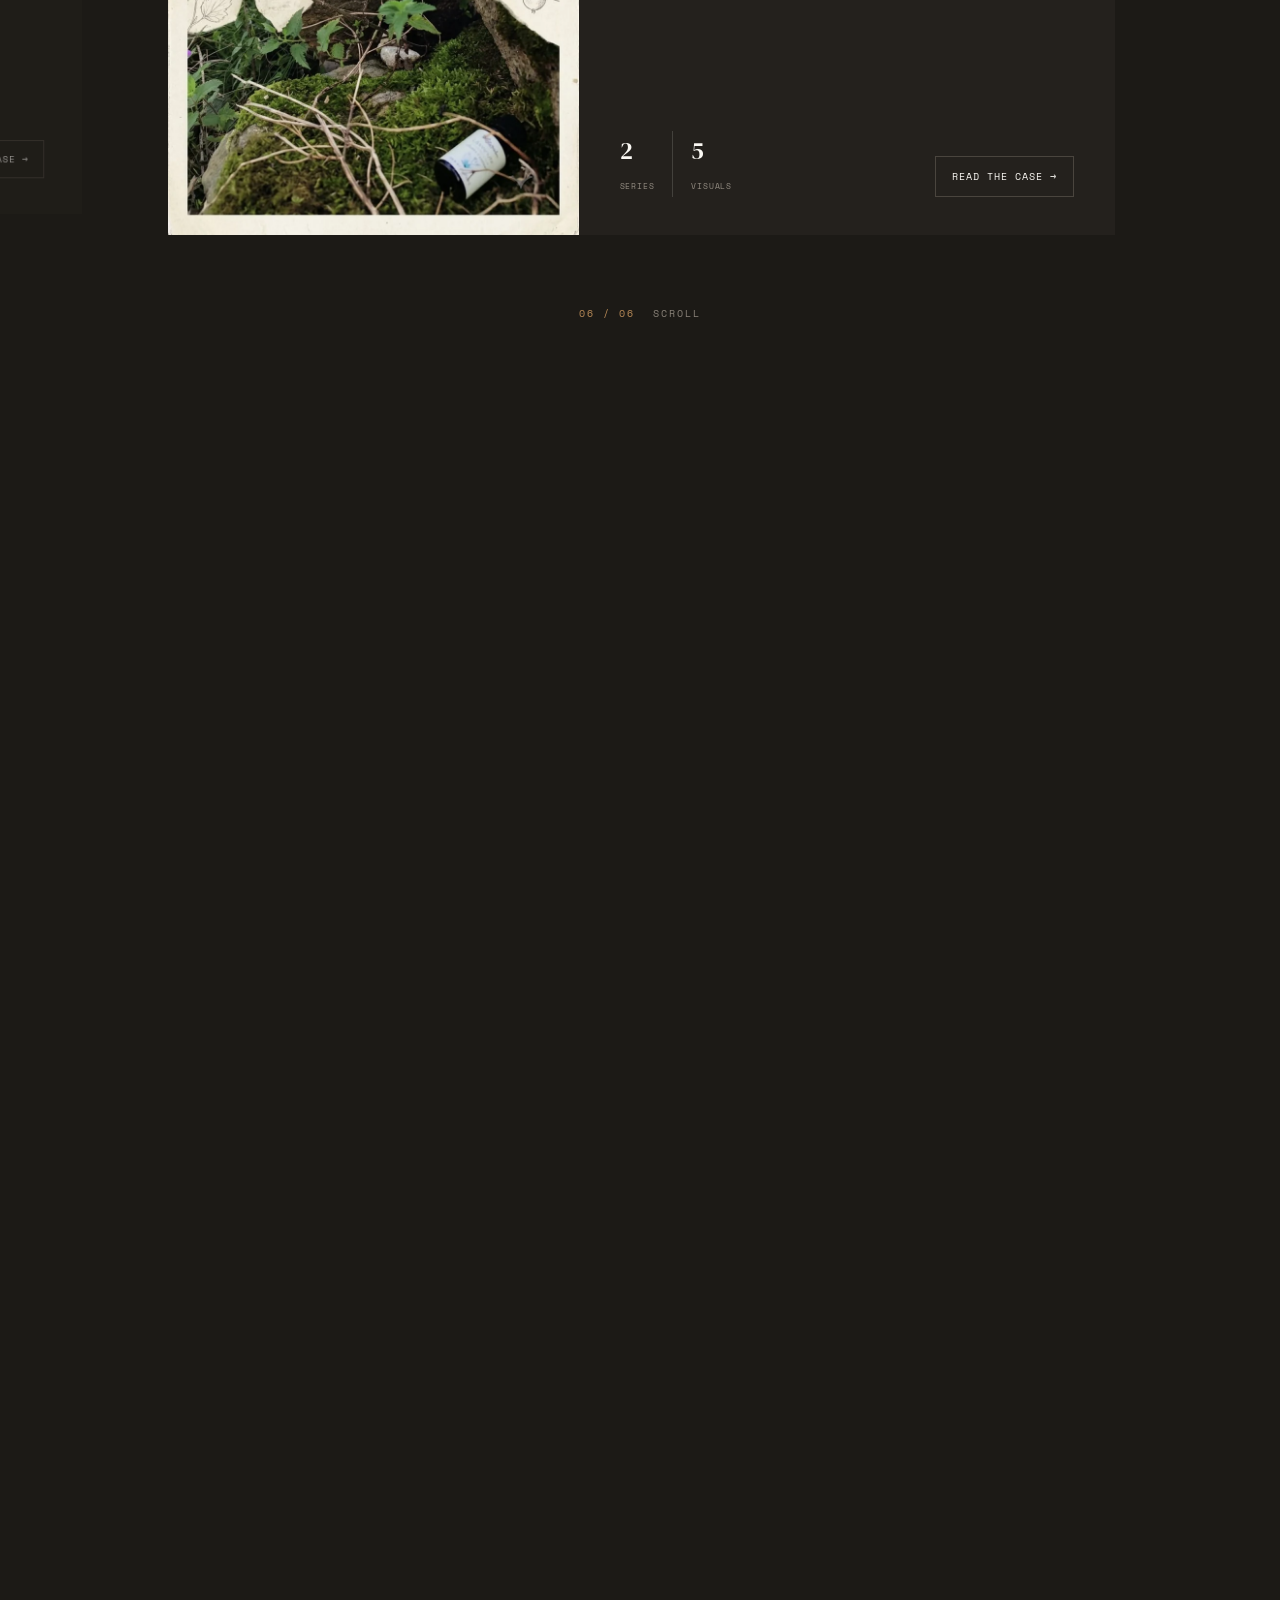
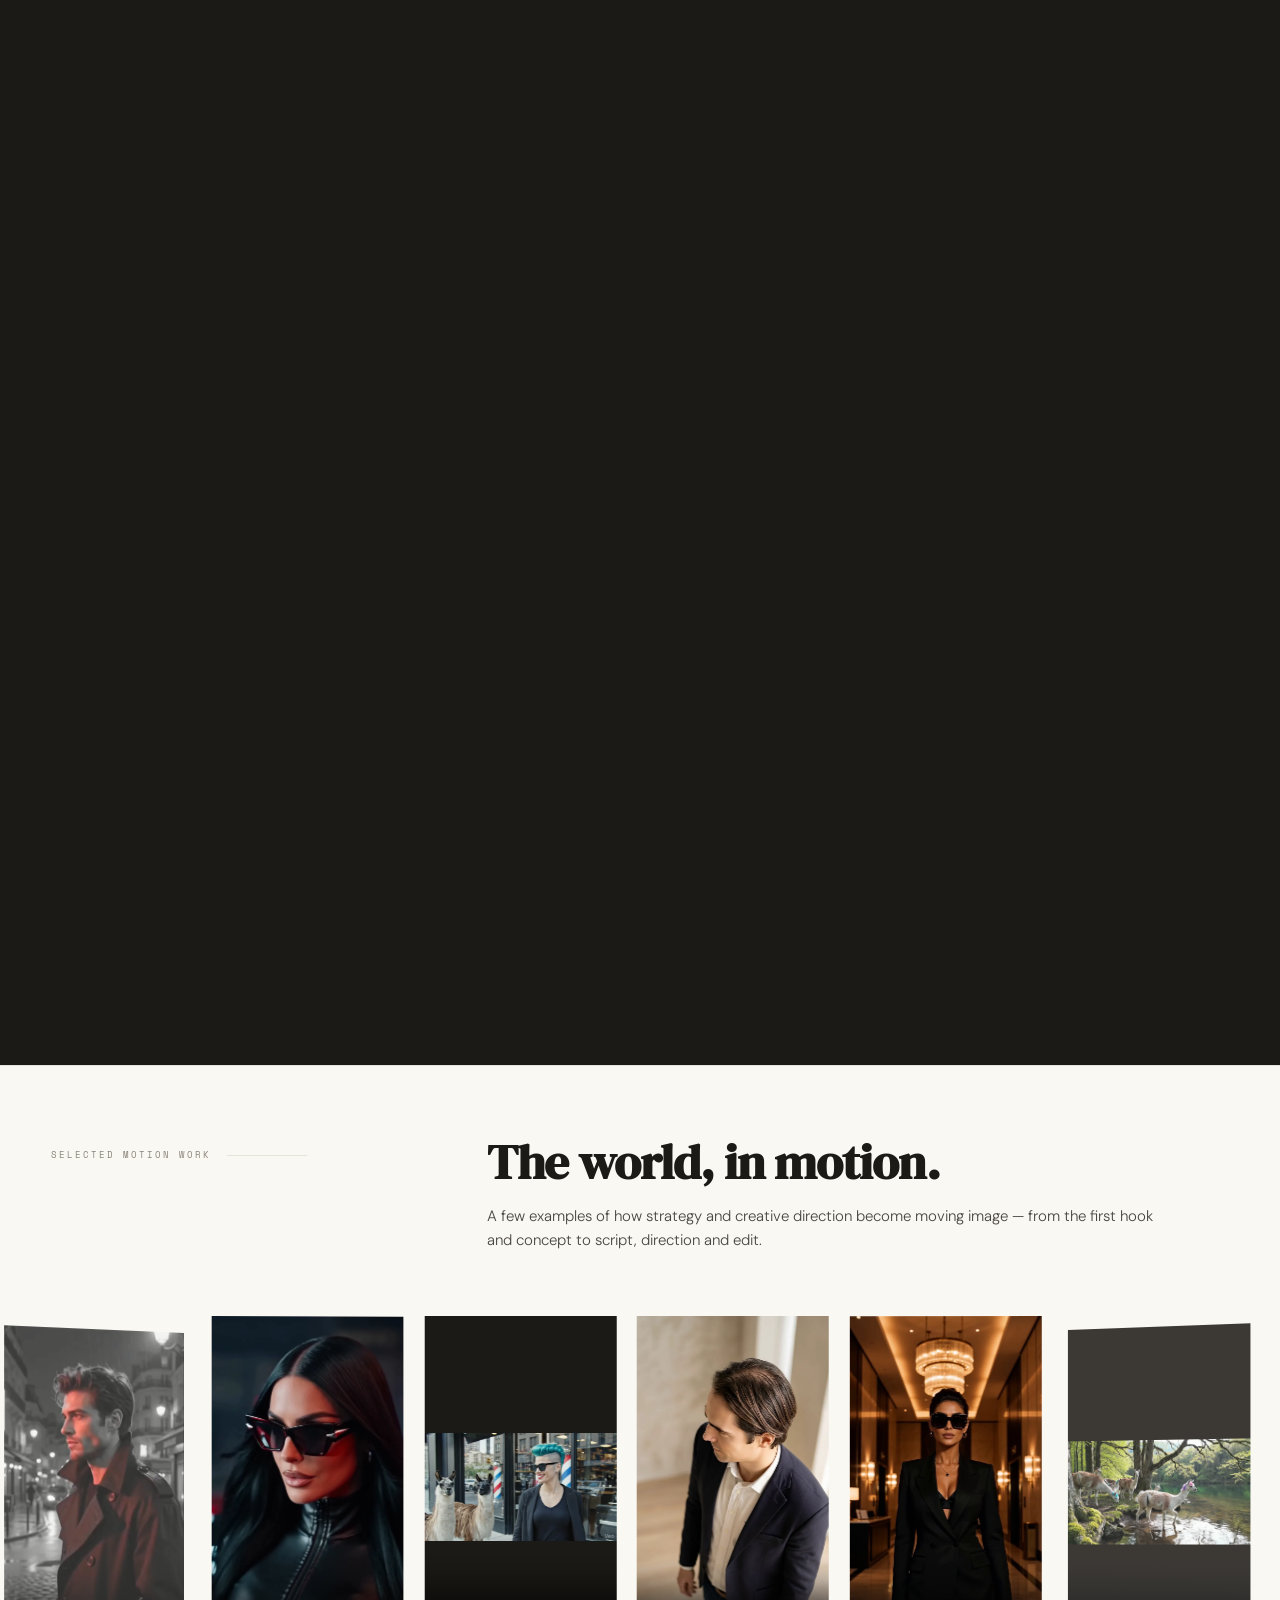
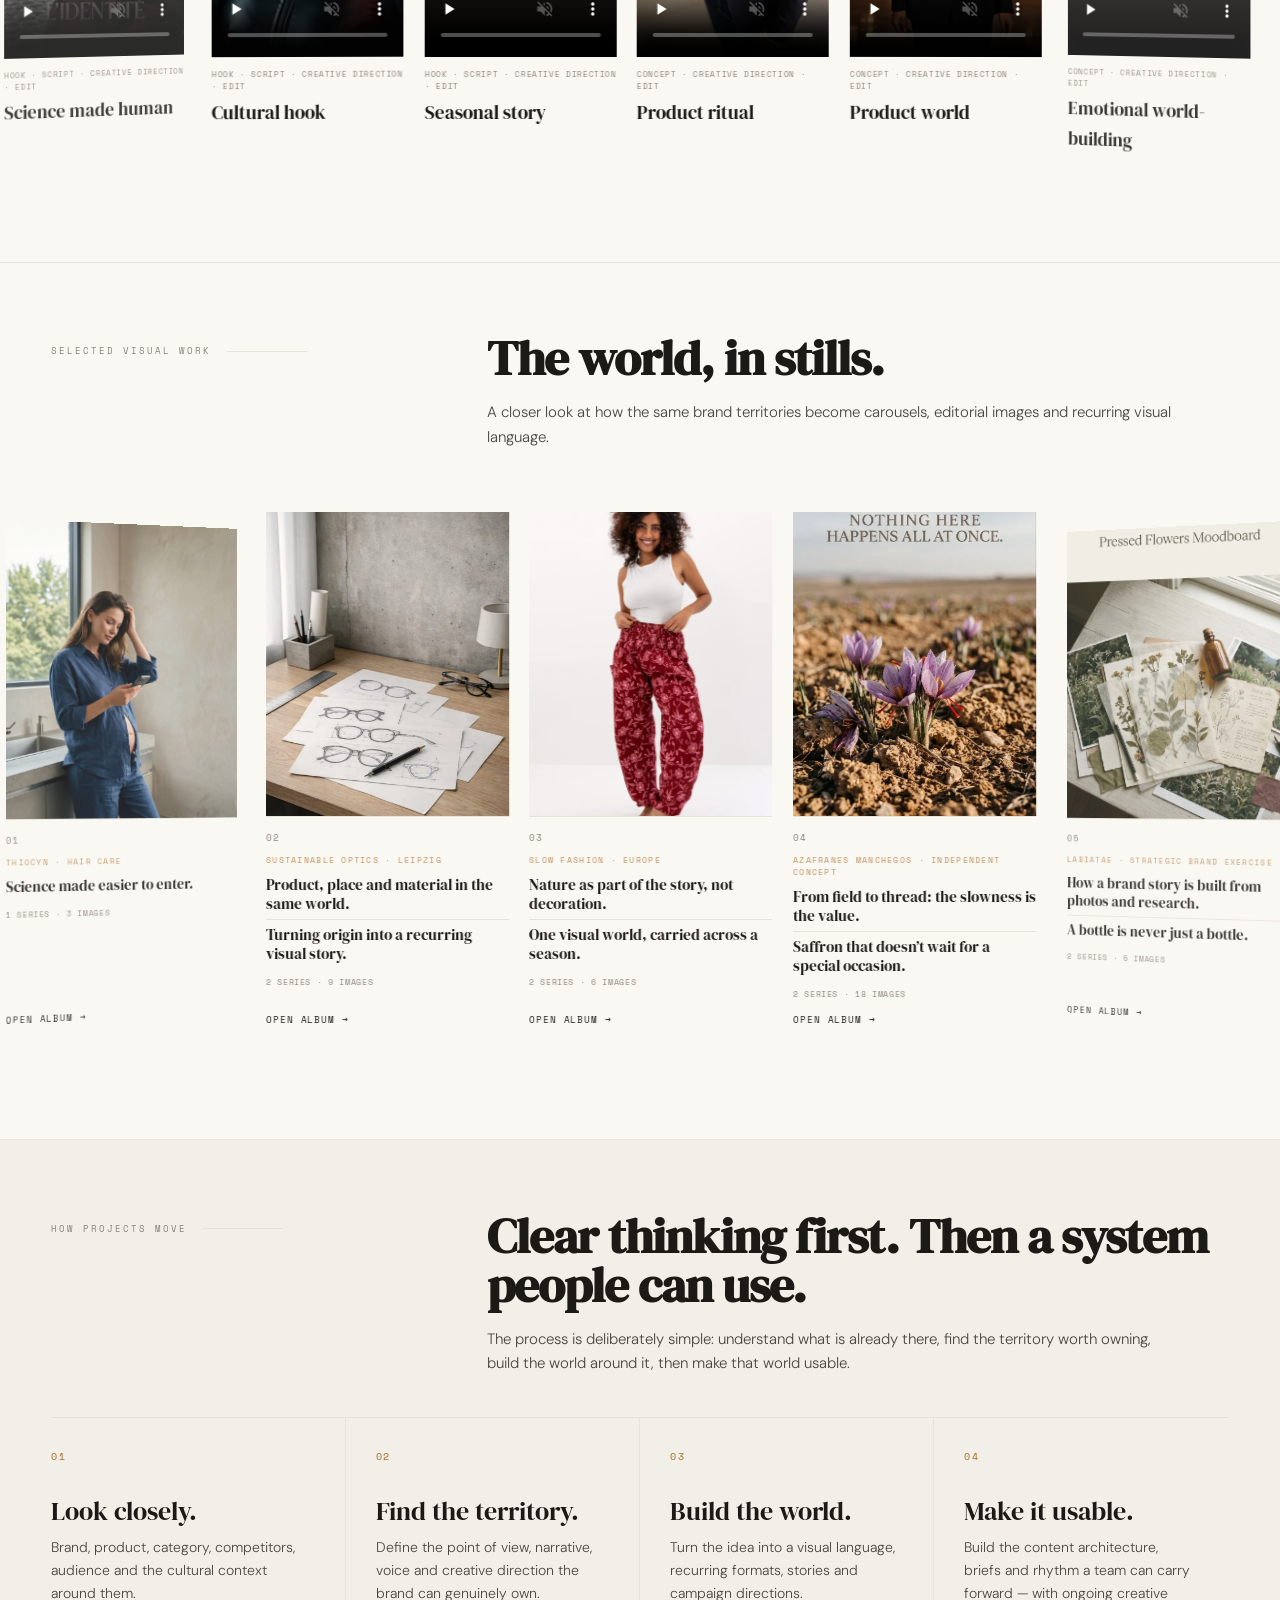
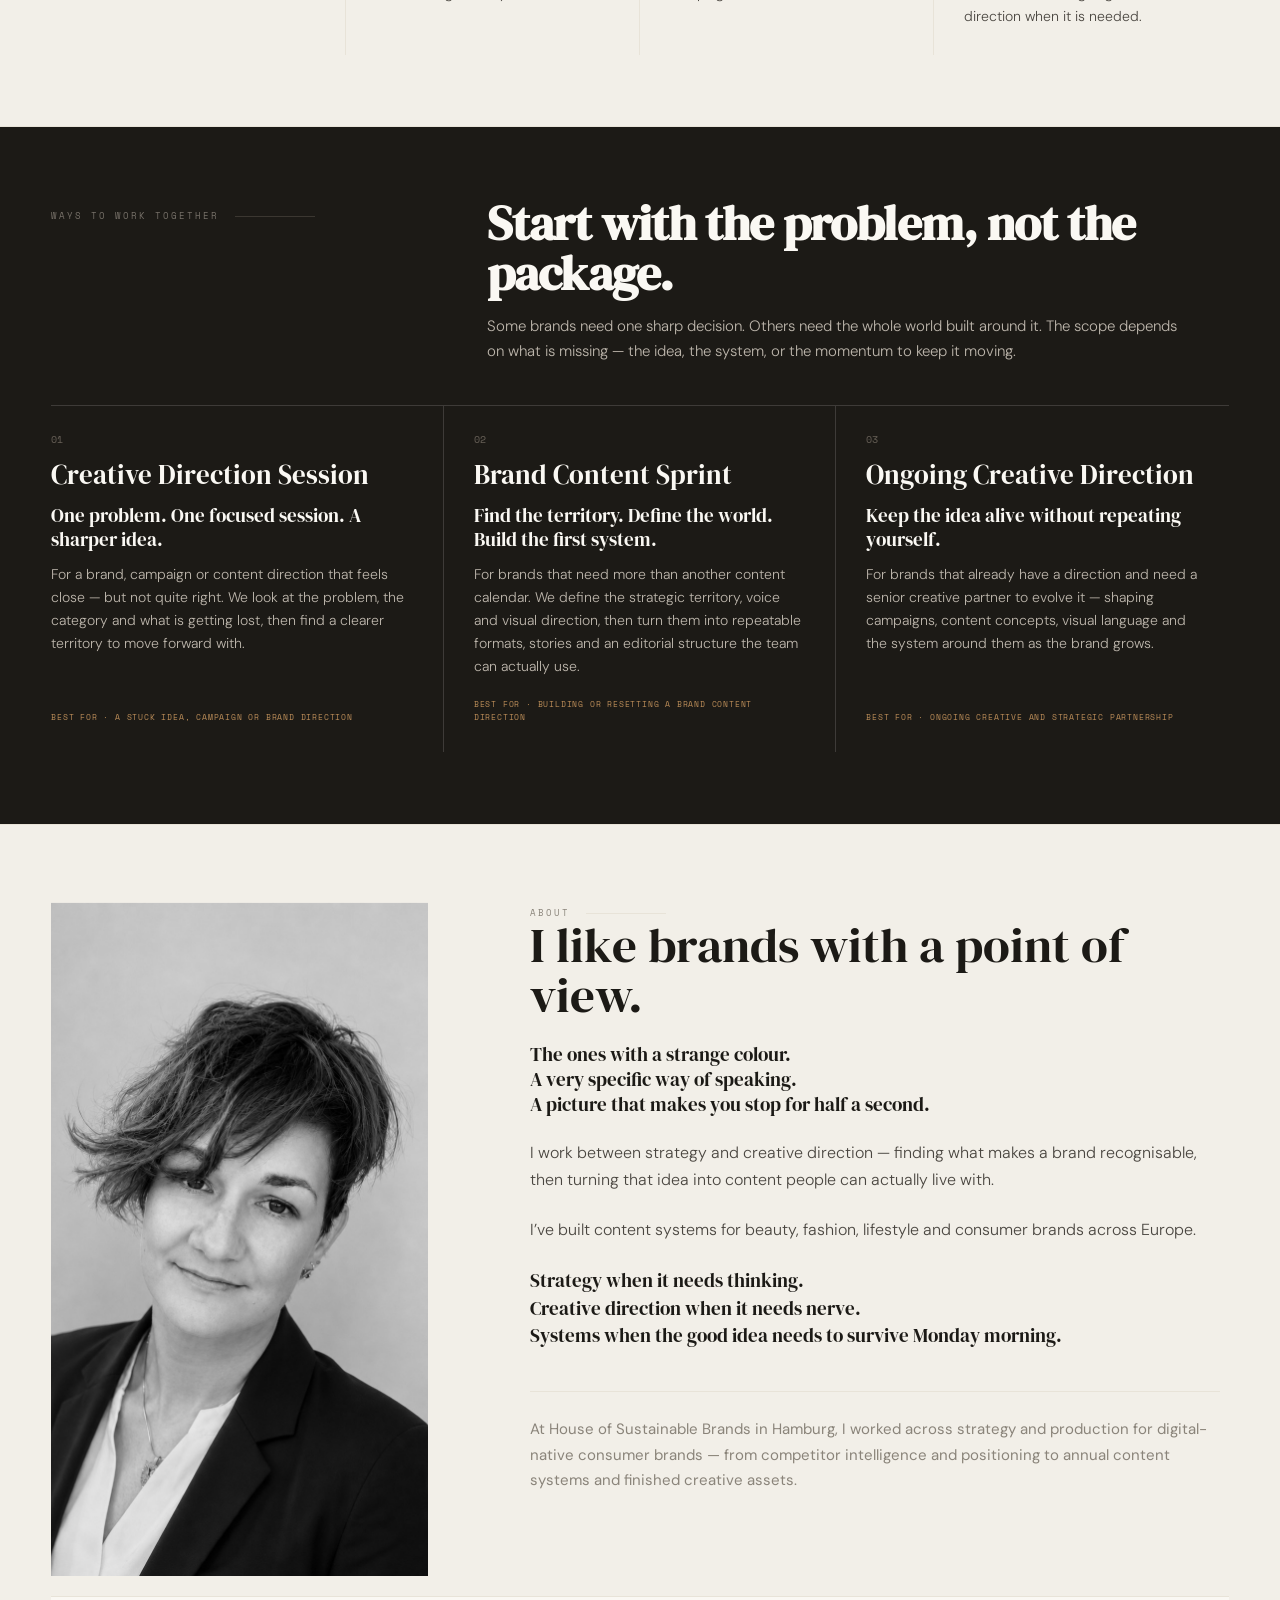
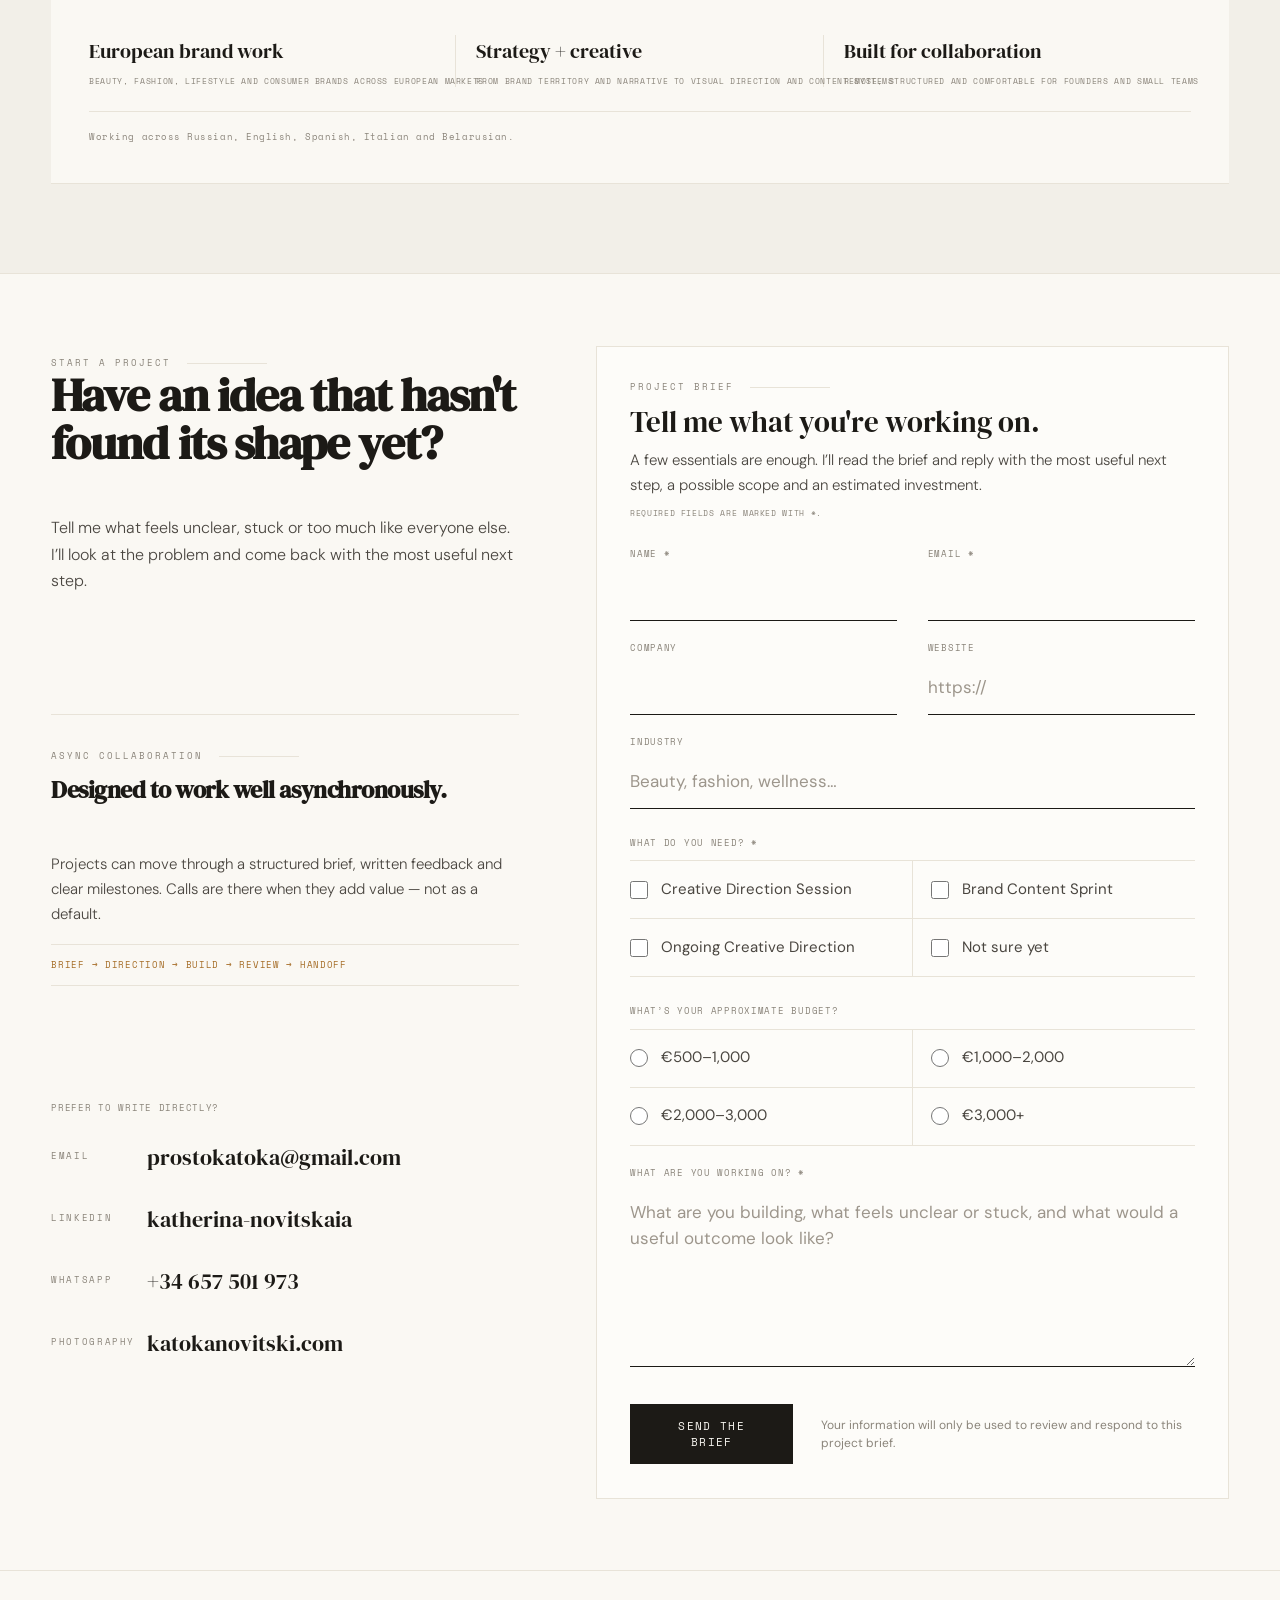
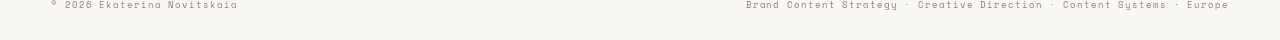
==== commit 21e3d50f: "Re-prerender index.html with cover dimensions" ====
--- a/index.html
+++ b/index.html
@@ -19,7 +19,7 @@
 <link rel="preconnect" href="https://fonts.googleapis.com">
 <link rel="preconnect" href="https://fonts.gstatic.com" crossorigin="">
 <link href="https://fonts.googleapis.com/css2?family=DM+Serif+Display:ital@0;1&amp;family=Space+Mono:ital,wght@0,400;0,700;1,400&amp;family=DM+Sans:wght@300;400;500&amp;display=swap" rel="stylesheet">
-<link rel="stylesheet" href="strategic.css?v=20261111-stage2">
+<link rel="stylesheet" href="strategic.css?v=20261124-fit">
 <noscript><style>.reveal{opacity:1;transform:none}</style></noscript>
 </head>
 <body><div class="scroll-progress" aria-hidden="true"></div><a class="skip-link" href="#main-content" data-i18n="skip">Skip to content</a>
@@ -78,7 +78,7 @@
         <div class="drum" aria-hidden="true"><div class="face" data-i18n="idea">Idea</div><div class="face face--accent" data-i18n="world">World</div><div class="face" data-i18n="system">System</div><div class="face" data-i18n="result">Result</div></div>
         <div class="orb orb--hero" aria-hidden="true"><img src="assets/img/cases/hair-loss/Slider-1-1.webp" loading="lazy" decoding="async" alt=""></div><div class="orb" aria-hidden="true"><img src="assets/img/cases/sunglasses/6-1.webp" loading="lazy" decoding="async" alt=""></div><div class="orb" aria-hidden="true"><img src="assets/img/cases/lifestyle/Holly-0.webp" loading="lazy" decoding="async" alt=""></div><div class="orb" aria-hidden="true"><img src="assets/img/cases/lavender/idea-02.webp" loading="lazy" decoding="async" alt=""></div><div class="orb" aria-hidden="true"><img src="assets/img/cases/saffron/origin-01.webp" loading="lazy" decoding="async" alt=""></div><div class="orb" aria-hidden="true"><img src="assets/img/cases/labiatae/campaign-01.webp" loading="lazy" decoding="async" alt=""></div>
         <div class="case-reel" id="caseReel"><article class="case-card" data-case-card="0">
-      <div class="case-card-media"><img src="assets/img/cases/hair-loss/Slider-1-1.webp" loading="lazy" decoding="async" alt="12-month content infrastructure for a science-backed hair-care brand." data-i18n-alt="case1Title"></div>
+      <div class="case-card-media"><img src="assets/img/cases/hair-loss/Slider-1-1.webp" width="1547" height="1920" loading="lazy" decoding="async" alt="12-month content infrastructure for a science-backed hair-care brand." data-i18n-alt="case1Title"></div>
       <div class="case-card-body">
         <div class="case-card-top"><span class="case-card-num" aria-hidden="true">01</span><span class="case-card-category eyebrow" data-i18n="case1Category">Hair care · Content infrastructure</span></div>
         <h3 data-i18n="case1Title">12-month content infrastructure for a science-backed hair-care brand.</h3>
@@ -90,7 +90,7 @@
         </div>
       </div>
     </article><article class="case-card" data-case-card="1">
-      <div class="case-card-media"><img src="assets/img/cases/sunglasses/6-1.webp" loading="lazy" decoding="async" alt="Turning a product brand into a cultural content world." data-i18n-alt="case2Title"></div>
+      <div class="case-card-media"><img src="assets/img/cases/sunglasses/6-1.webp" width="853" height="1280" loading="lazy" decoding="async" alt="Turning a product brand into a cultural content world." data-i18n-alt="case2Title"></div>
       <div class="case-card-body">
         <div class="case-card-top"><span class="case-card-num" aria-hidden="true">02</span><span class="case-card-category eyebrow" data-i18n="case2Category">Sustainable optics · Hook &amp; content system</span></div>
         <h3 data-i18n="case2Title">Turning a product brand into a cultural content world.</h3>
@@ -102,7 +102,7 @@
         </div>
       </div>
     </article><article class="case-card" data-case-card="2">
-      <div class="case-card-media"><img src="assets/img/cases/lifestyle/Holly-0.webp" loading="lazy" decoding="async" alt="From aesthetic content to a world people can recognize." data-i18n-alt="case3Title"></div>
+      <div class="case-card-media"><img src="assets/img/cases/lifestyle/Holly-0.webp" width="1000" height="1500" loading="lazy" decoding="async" alt="From aesthetic content to a world people can recognize." data-i18n-alt="case3Title"></div>
       <div class="case-card-body">
         <div class="case-card-top"><span class="case-card-num" aria-hidden="true">03</span><span class="case-card-category eyebrow" data-i18n="case3Category">Slow fashion · Cultural storytelling</span></div>
         <h3 data-i18n="case3Title">From aesthetic content to a world people can recognize.</h3>
@@ -114,7 +114,7 @@
         </div>
       </div>
     </article><article class="case-card" data-case-card="3">
-      <div class="case-card-media"><img src="assets/img/cases/lavender/idea-02.webp" loading="lazy" decoding="async" alt="One flower, many industries: a brand world for a lavender cooperative." data-i18n-alt="case4Title"></div>
+      <div class="case-card-media"><img src="assets/img/cases/lavender/idea-02.webp" width="859" height="1280" loading="lazy" decoding="async" alt="One flower, many industries: a brand world for a lavender cooperative." data-i18n-alt="case4Title"></div>
       <div class="case-card-body">
         <div class="case-card-top"><span class="case-card-num" aria-hidden="true">04</span><span class="case-card-category eyebrow" data-i18n="case4Category">Aromatic plants · Independent concept</span></div>
         <h3 data-i18n="case4Title">One flower, many industries: a brand world for a lavender cooperative.</h3>
@@ -126,7 +126,7 @@
         </div>
       </div>
     </article><article class="case-card" data-case-card="4">
-      <div class="case-card-media"><img src="assets/img/cases/saffron/origin-01.webp" loading="lazy" decoding="async" alt="Making a ceremonial spice part of everyday cooking." data-i18n-alt="case5Title"></div>
+      <div class="case-card-media"><img src="assets/img/cases/saffron/origin-01.webp" width="859" height="1280" loading="lazy" decoding="async" alt="Making a ceremonial spice part of everyday cooking." data-i18n-alt="case5Title"></div>
       <div class="case-card-body">
         <div class="case-card-top"><span class="case-card-num" aria-hidden="true">05</span><span class="case-card-category eyebrow" data-i18n="case5Category">Saffron · Independent concept</span></div>
         <h3 data-i18n="case5Title">Making a ceremonial spice part of everyday cooking.</h3>
@@ -138,7 +138,7 @@
         </div>
       </div>
     </article><article class="case-card" data-case-card="5">
-      <div class="case-card-media"><img src="assets/img/cases/labiatae/campaign-01.webp" loading="lazy" decoding="async" alt="Building a brand story from photographs and research." data-i18n-alt="case6Title"></div>
+      <div class="case-card-media"><img src="assets/img/cases/labiatae/campaign-01.webp" width="848" height="1264" loading="lazy" decoding="async" alt="Building a brand story from photographs and research." data-i18n-alt="case6Title"></div>
       <div class="case-card-body">
         <div class="case-card-top"><span class="case-card-num" aria-hidden="true">06</span><span class="case-card-category eyebrow" data-i18n="case6Category">Botanical oils · Strategic brand exercise</span></div>
         <h3 data-i18n="case6Title">Building a brand story from photographs and research.</h3>
@@ -657,7 +657,7 @@
   <div class="lb-counter" id="lb-counter"></div>
 </div>
 
-<script src="strategic.js?v=20261123-photo"></script>
+<script src="strategic.js?v=20261124-fit"></script>
 
 
 </body></html>
--- a/strategic.css
+++ b/strategic.css
@@ -1524,7 +1524,9 @@
 .orb img { width: 100%; height: 100%; display: block; object-fit: cover; }
 .stage-on .case-reel { --card-h: min(68vh, 620px); position: absolute; z-index: 5; top: calc(67px + (100vh - 67px - var(--card-h)) / 2 - 6px); left: 13vw; height: var(--card-h); gap: 4vw; margin: 0; overflow: visible; opacity: 0; scroll-snap-type: none; will-change: transform; }
 .stage-on .case-card { flex: none; flex-direction: row; width: 74vw; max-width: none; height: 100%; transform-origin: center; will-change: transform; }
-.stage-on .case-card-media { flex: 0 0 42%; height: 100%; aspect-ratio: auto; }
+/* The cover keeps its own proportions at full card height: nothing is cropped. */
+.stage-on .case-card-media { flex: none; width: auto; height: 100%; aspect-ratio: auto; }
+.stage-on .case-card-media img { width: auto; height: 100%; object-fit: contain; }
 .stage-on .case-card-body { gap: clamp(12px, 2.2vh, 22px); padding: clamp(22px, 4.2vh, 46px) clamp(24px, 3.2vw, 56px); }
 .stage-on .work-hint { position: absolute; z-index: 6; bottom: 3.2vh; left: 50%; display: flex; gap: 18px; color: #8a8379; font-family: var(--mono); font-size: 10px; letter-spacing: .2em; text-transform: uppercase; opacity: 0; transform: translateX(-50%); }
 .work-count { color: var(--accent); }
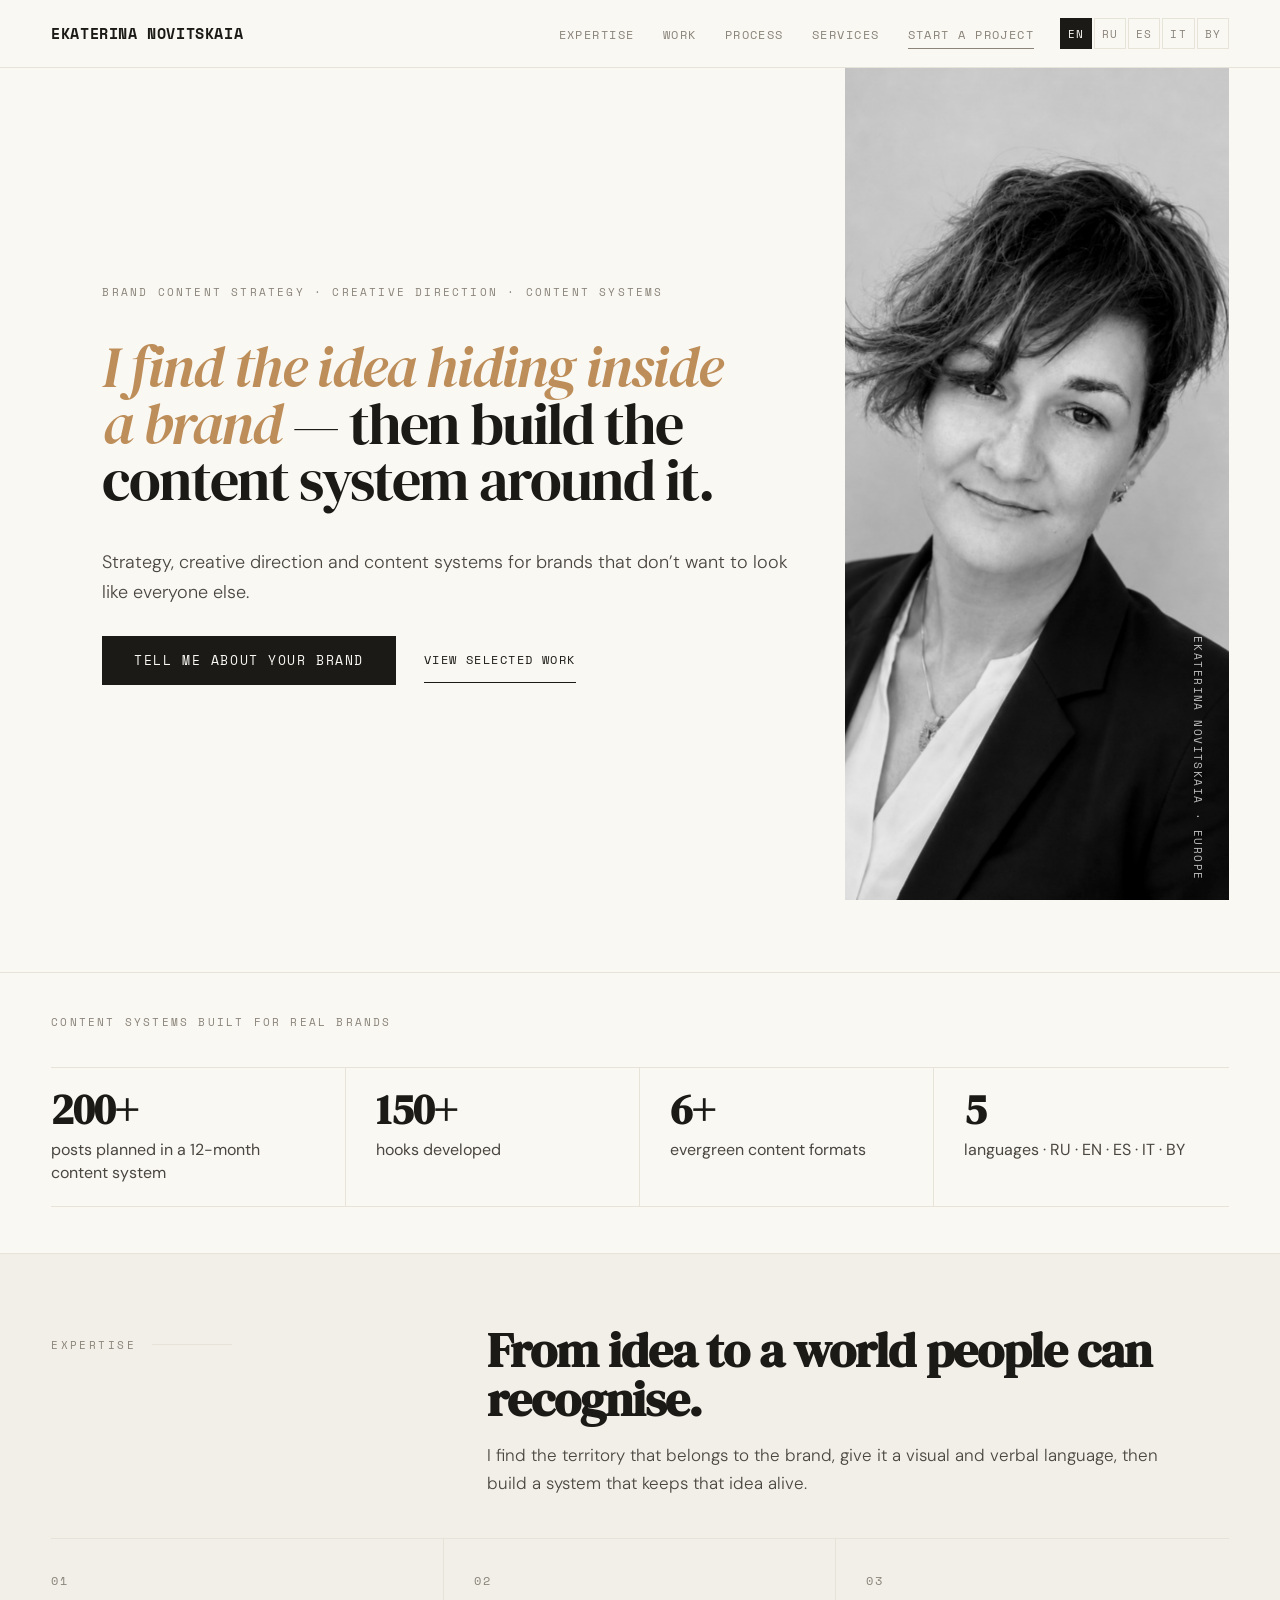
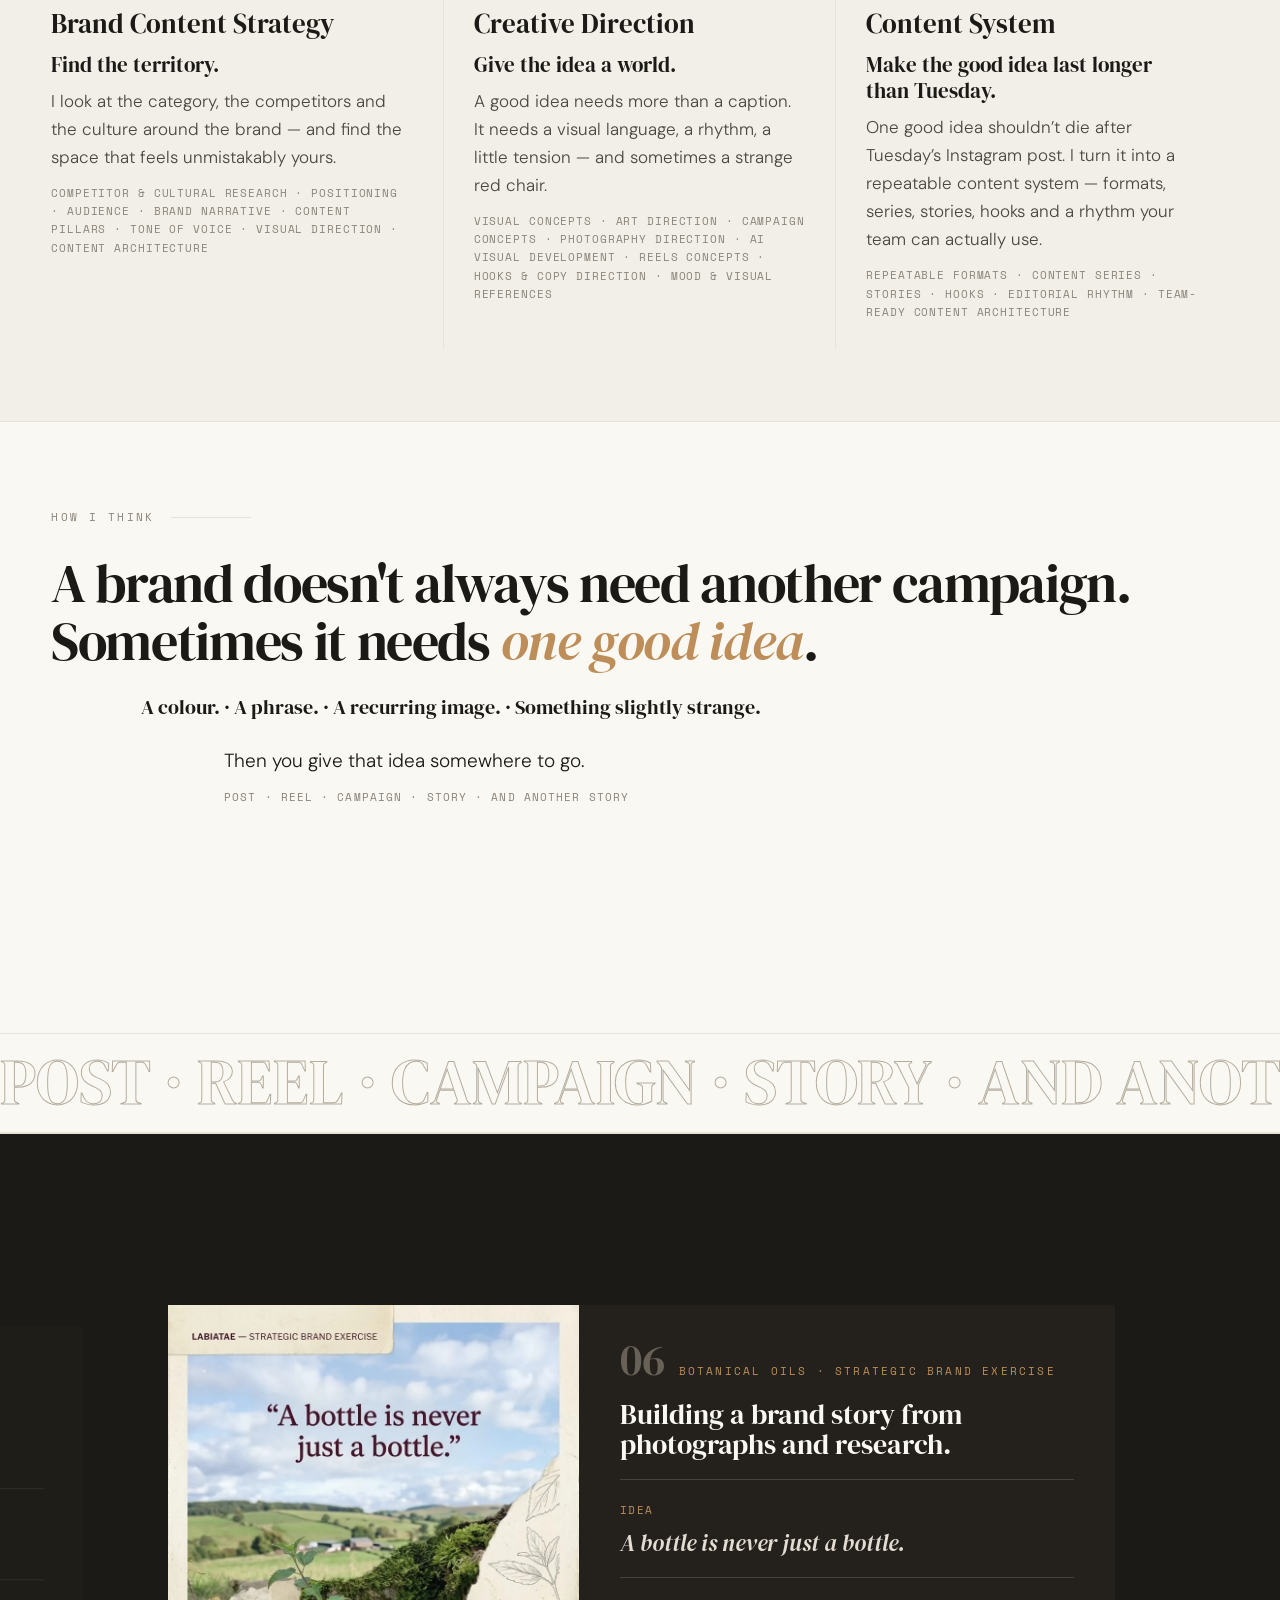
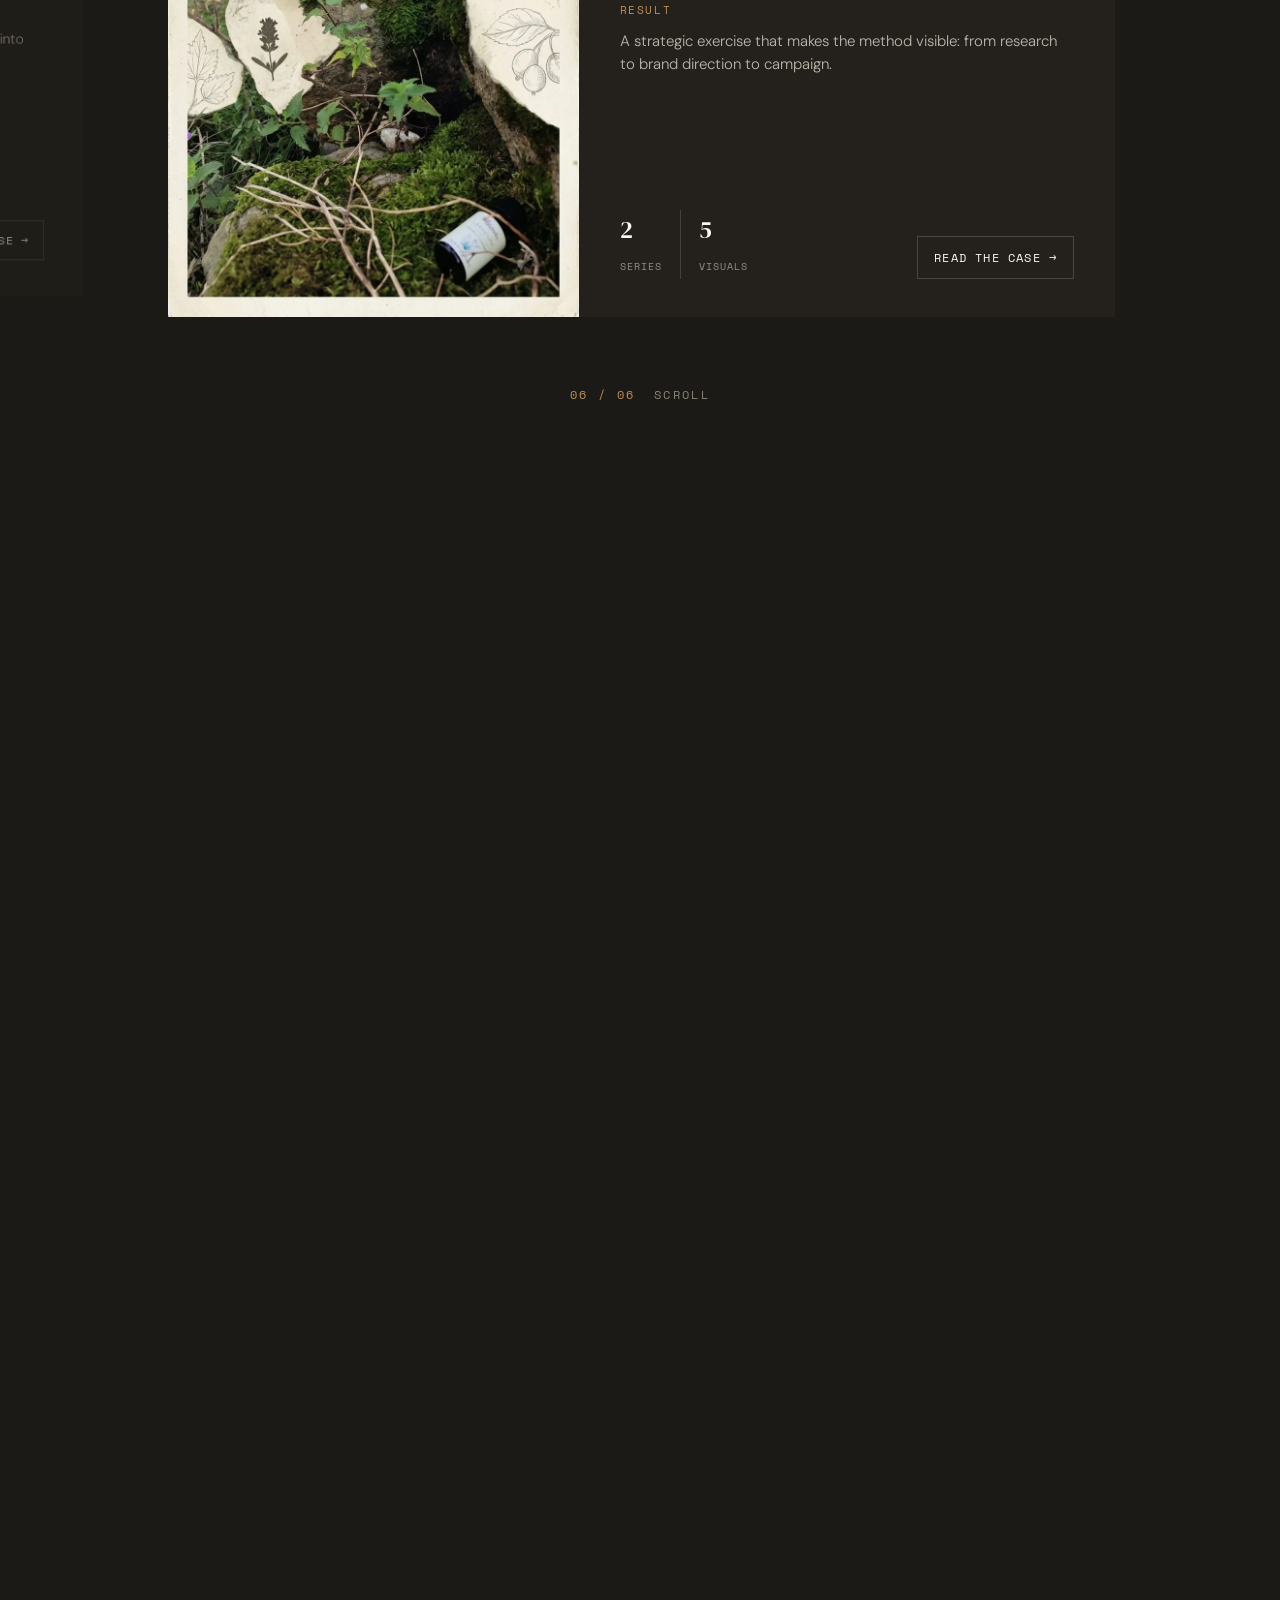
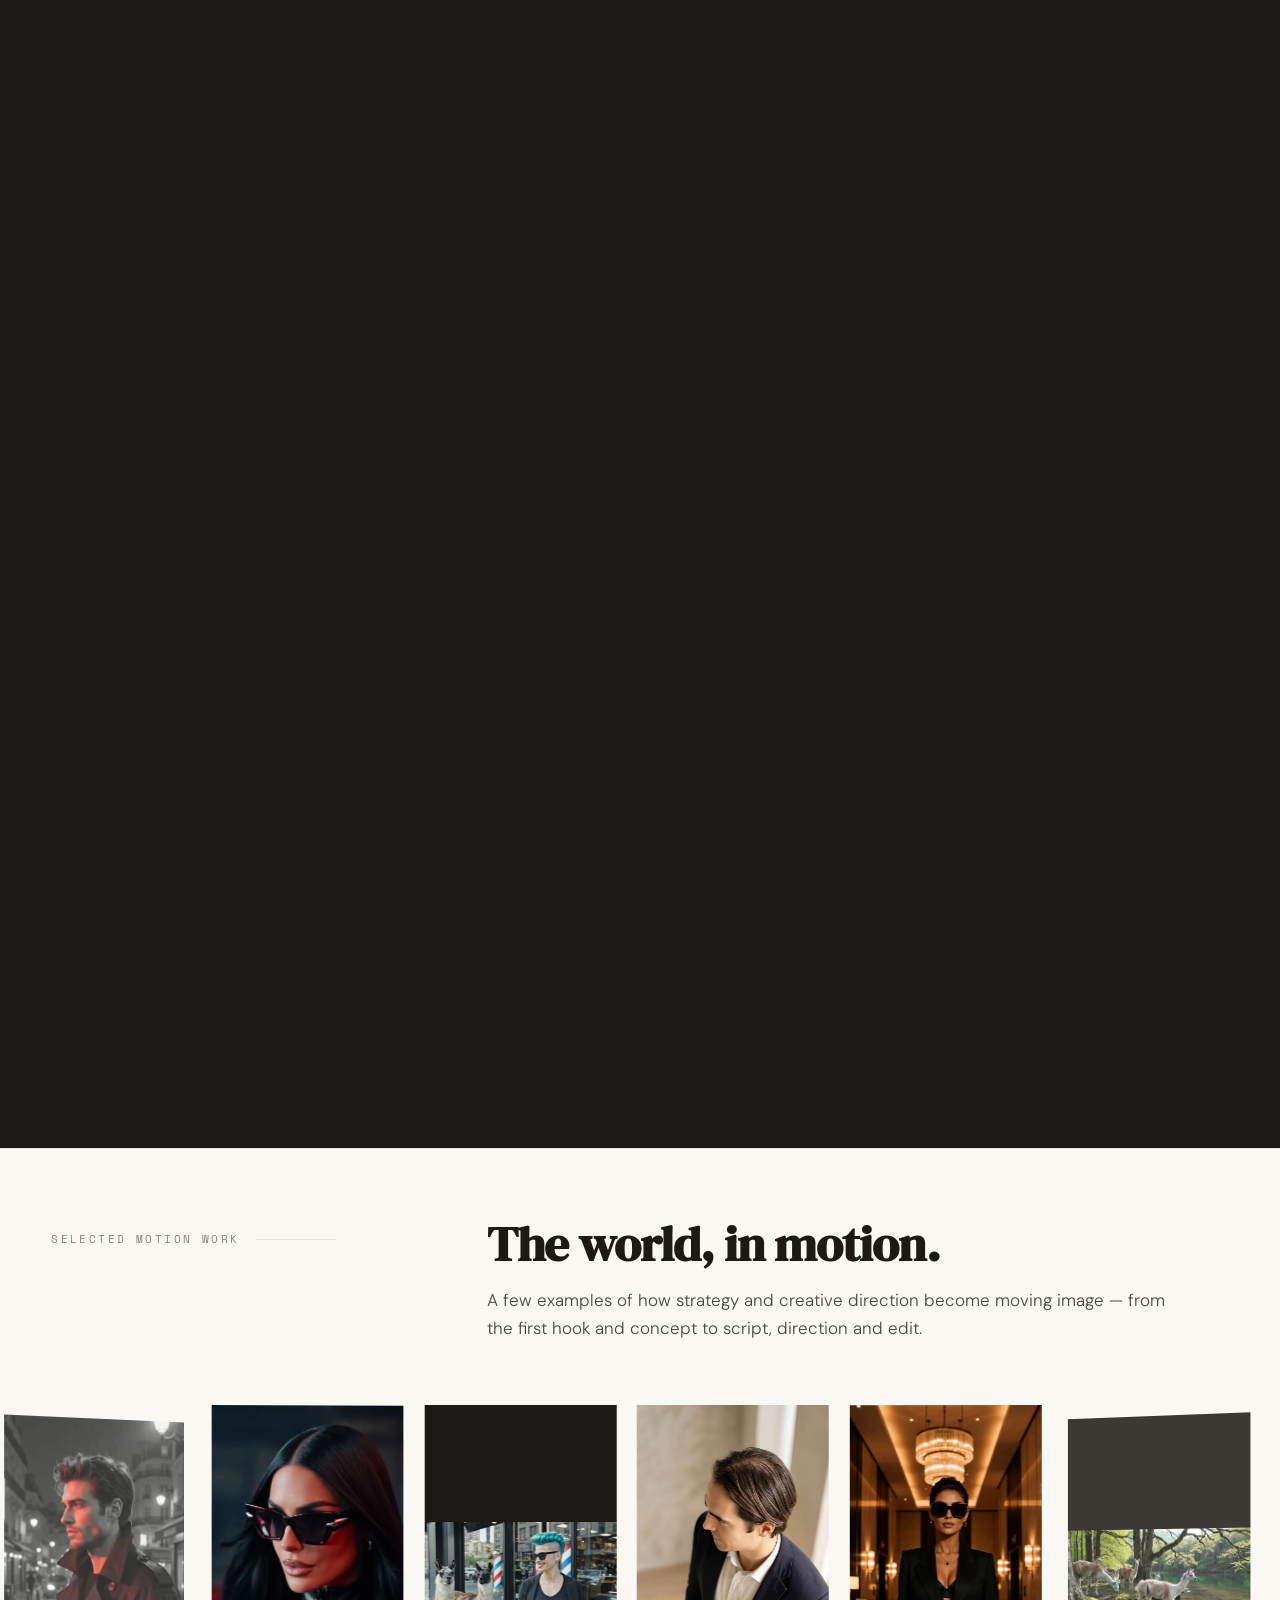
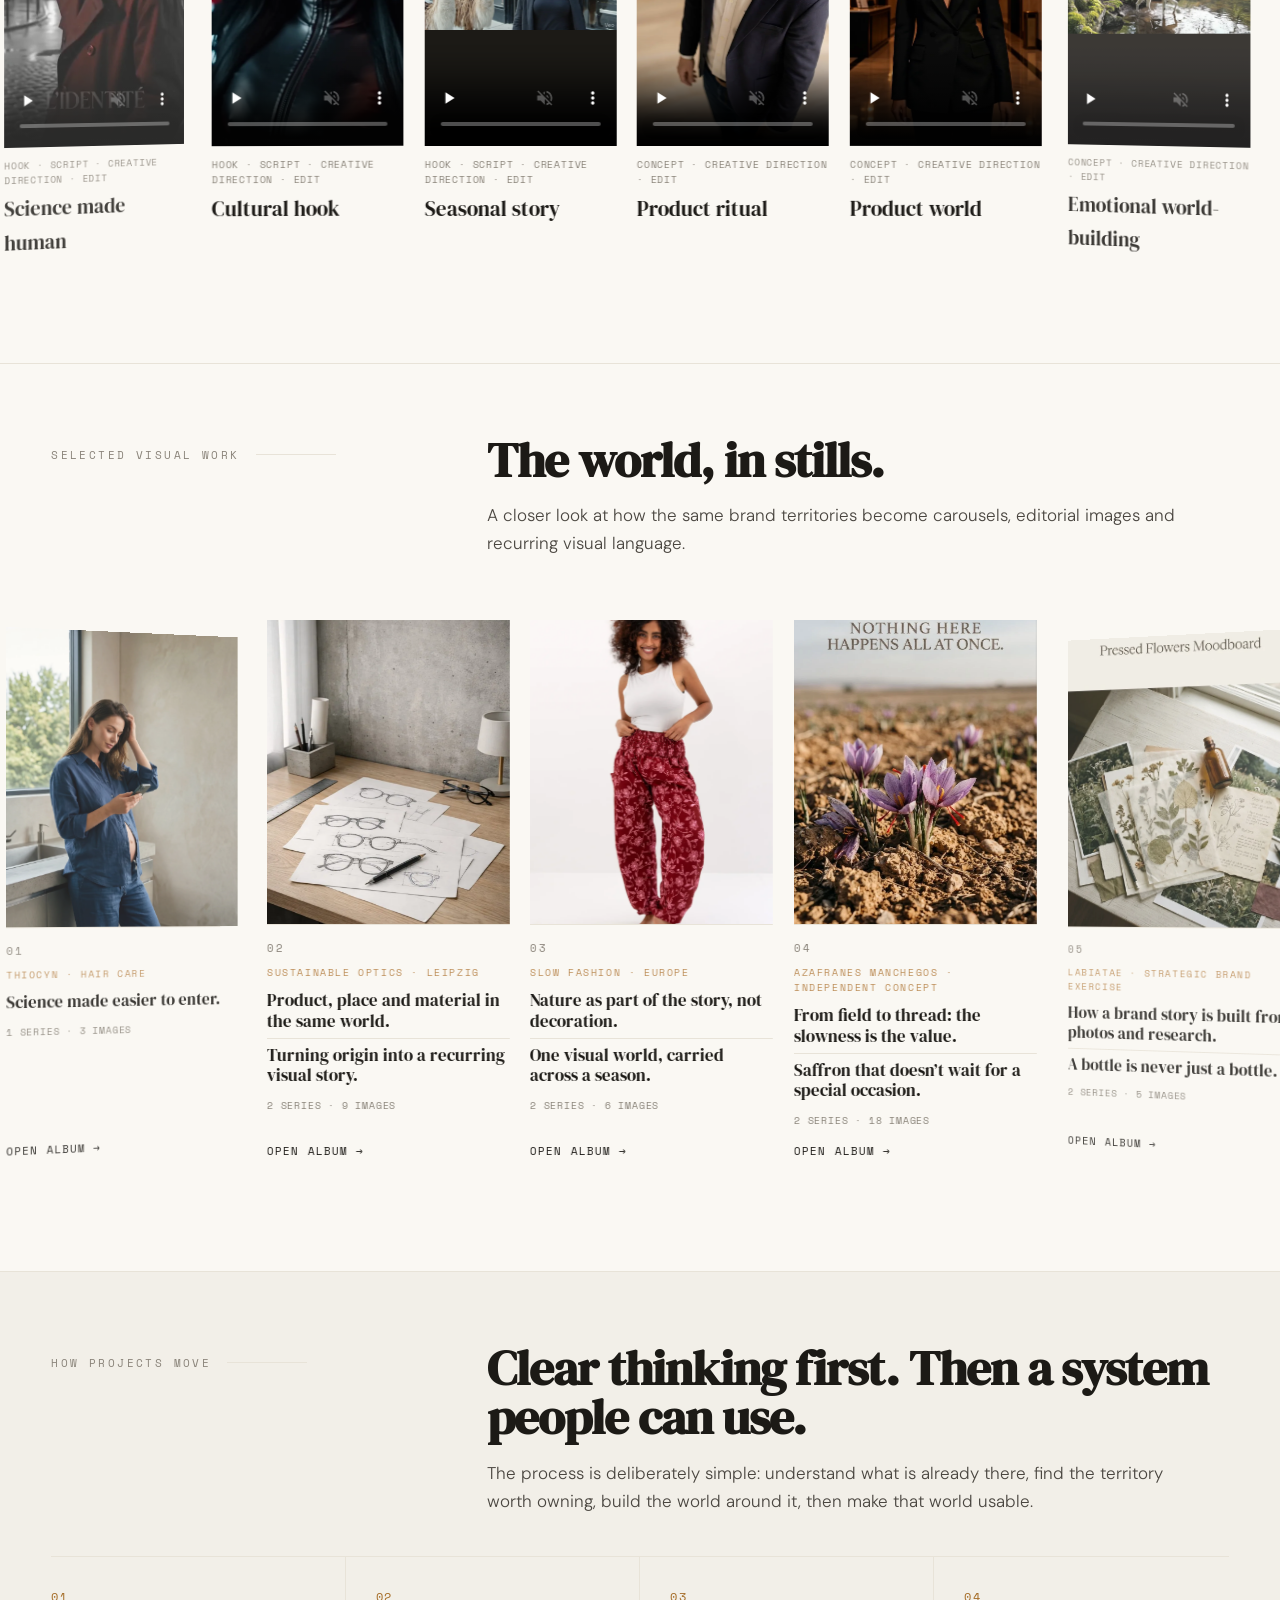
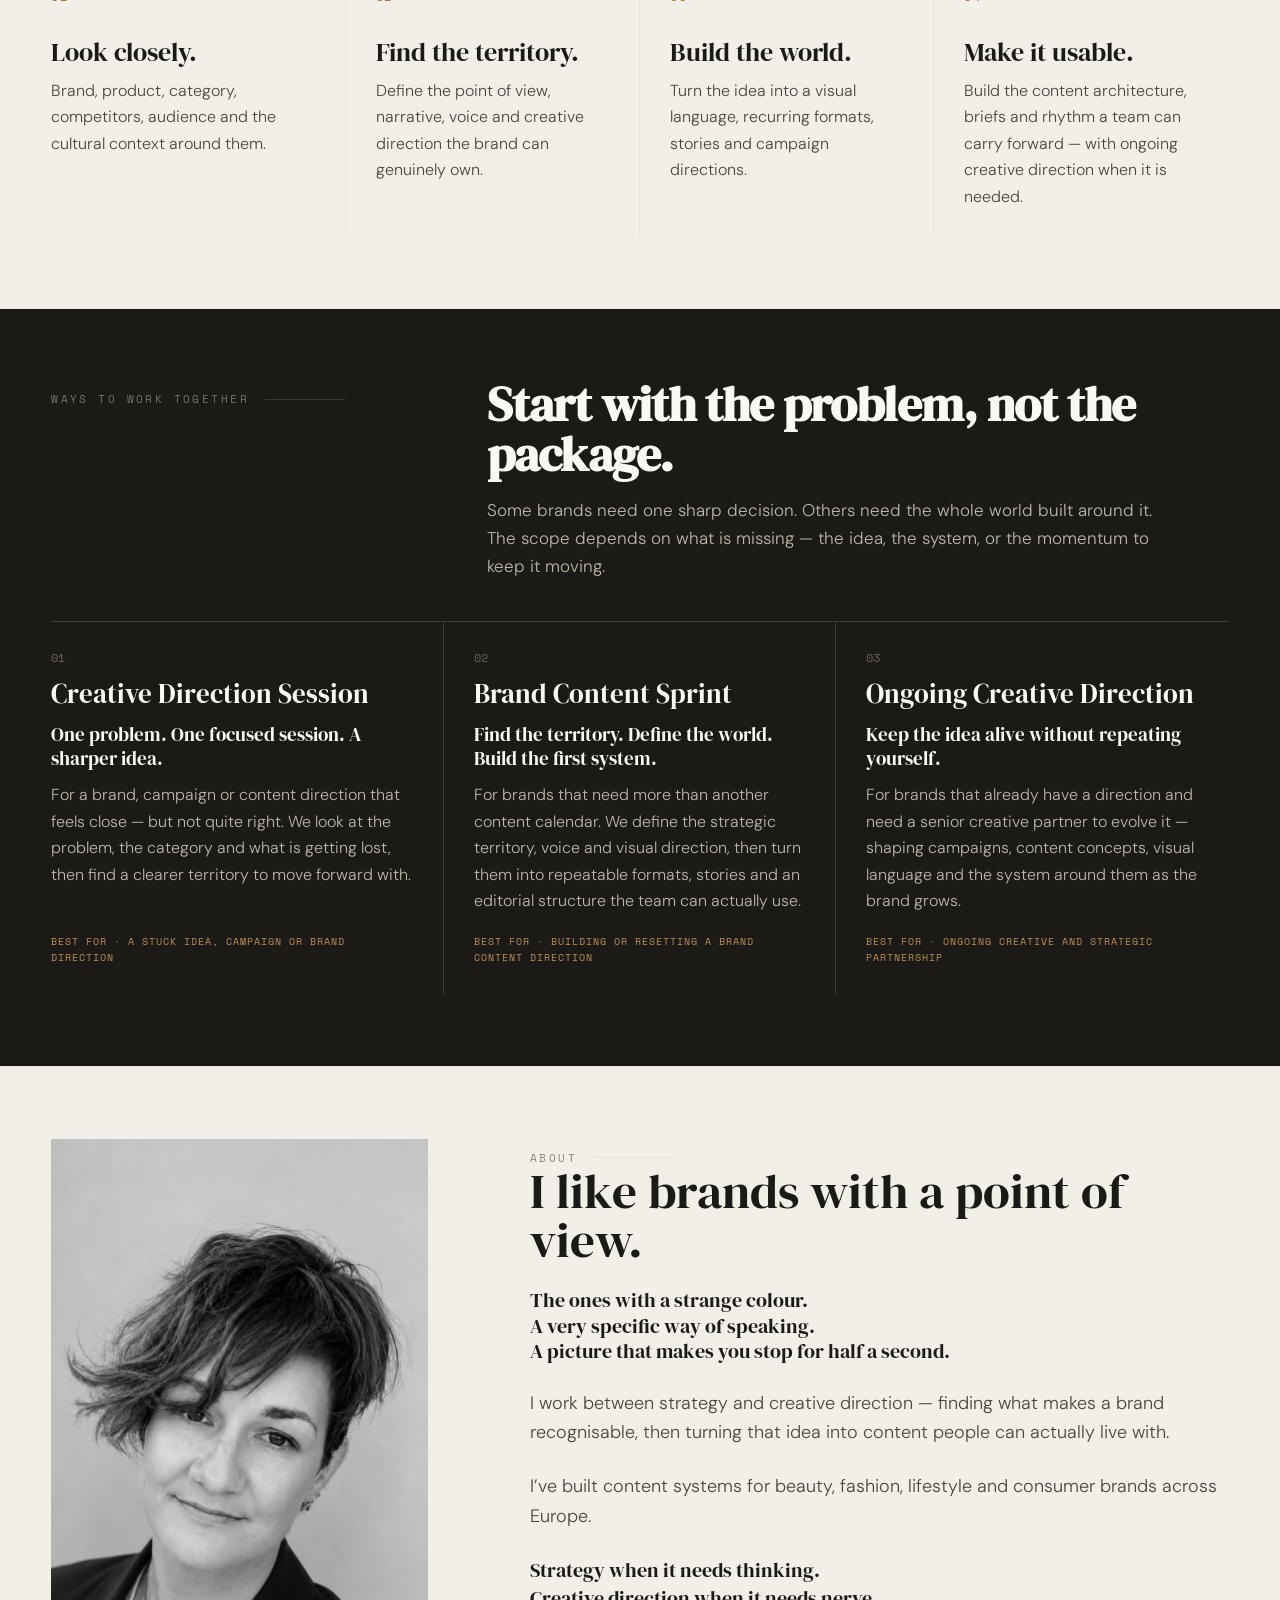
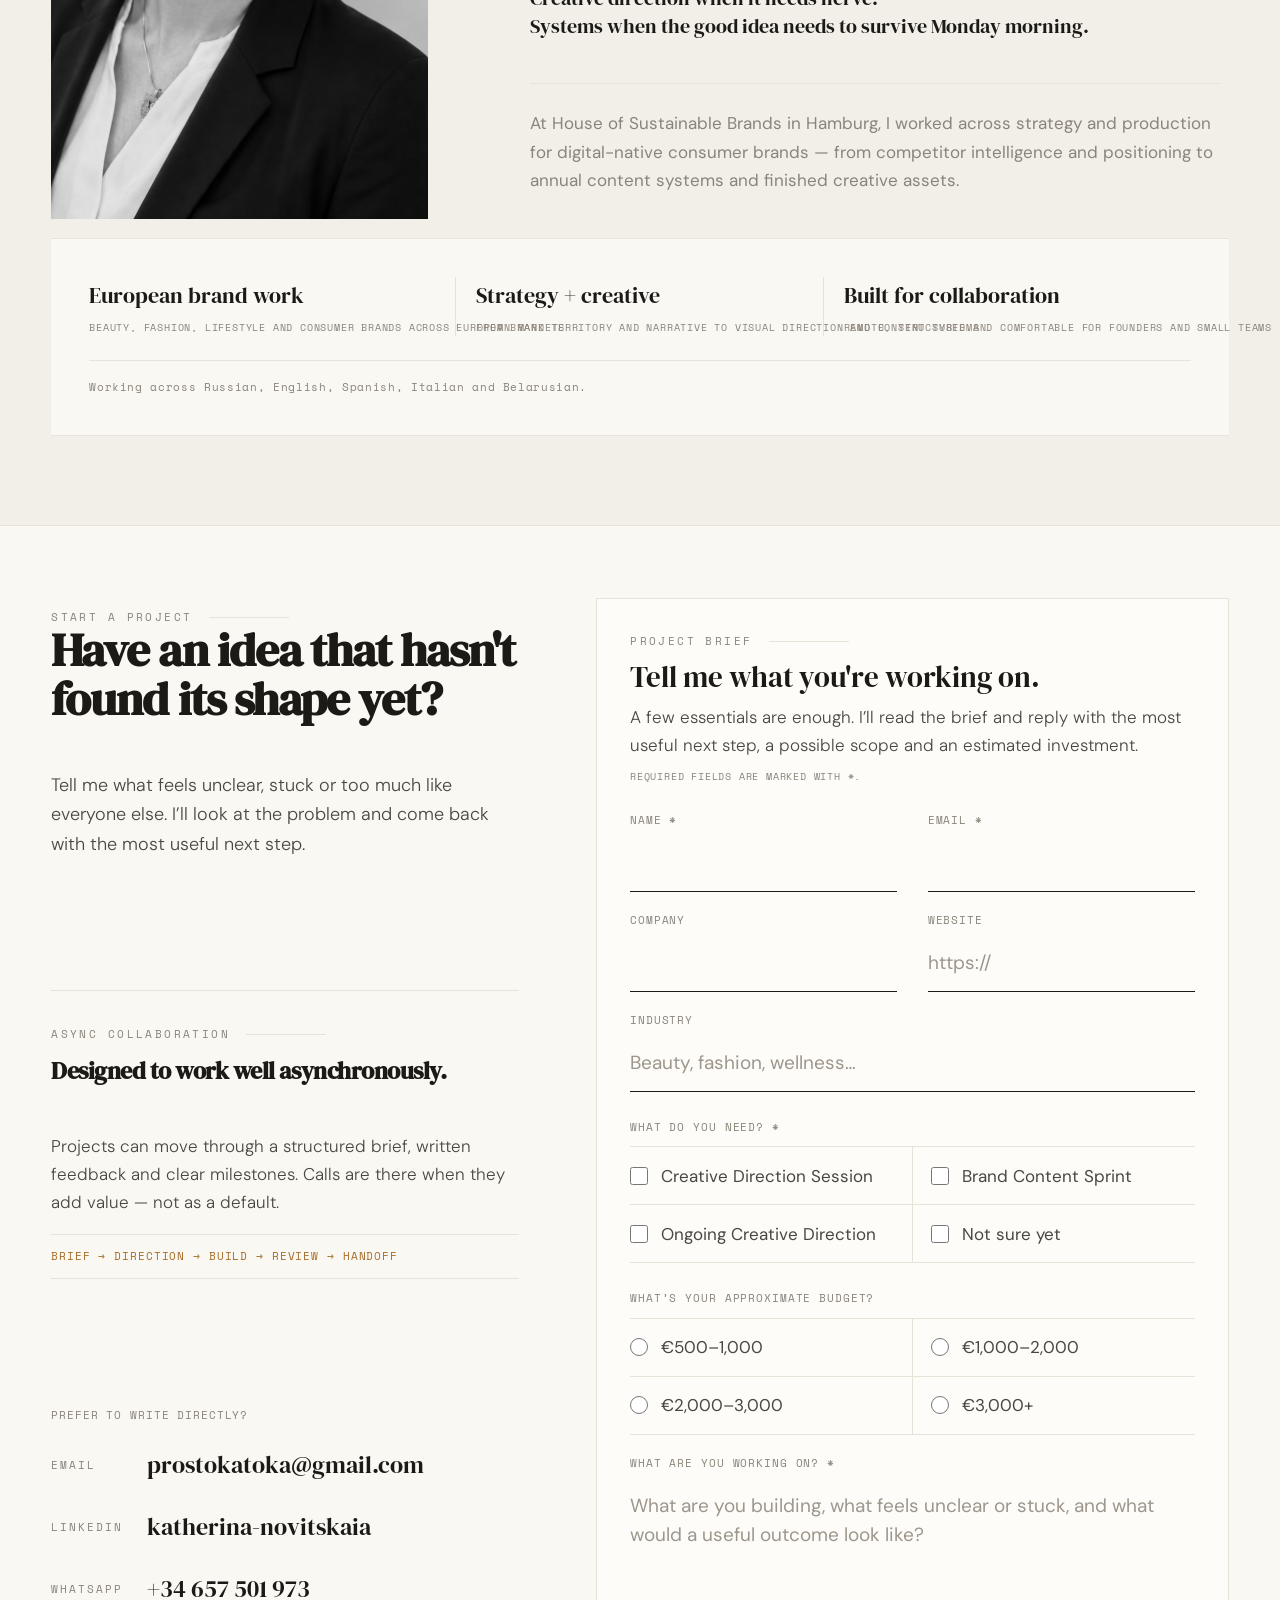
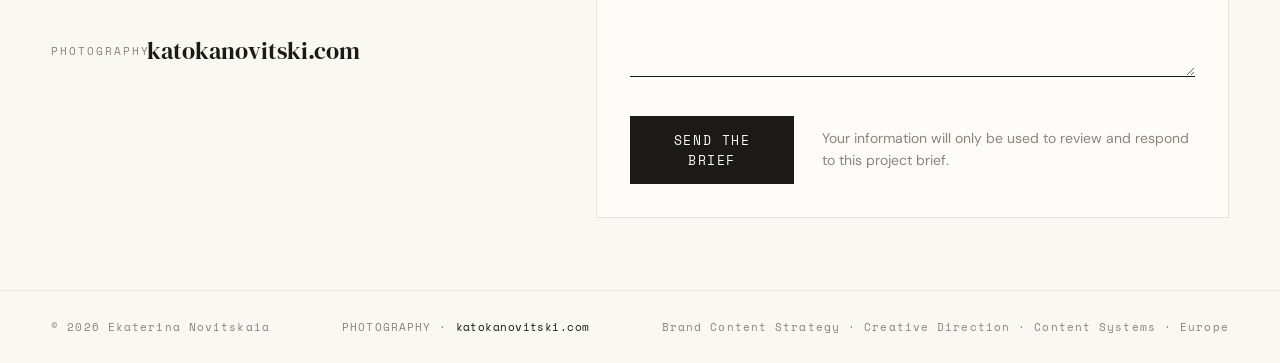
==== commit cdc3ab6c: "Re-prerender index.html with the footer link" ====
--- a/index.html
+++ b/index.html
@@ -19,7 +19,7 @@
 <link rel="preconnect" href="https://fonts.googleapis.com">
 <link rel="preconnect" href="https://fonts.gstatic.com" crossorigin="">
 <link href="https://fonts.googleapis.com/css2?family=DM+Serif+Display:ital@0;1&amp;family=Space+Mono:ital,wght@0,400;0,700;1,400&amp;family=DM+Sans:wght@300;400;500&amp;display=swap" rel="stylesheet">
-<link rel="stylesheet" href="strategic.css?v=20261124-fit">
+<link rel="stylesheet" href="strategic.css?v=20261124-type">
 <noscript><style>.reveal{opacity:1;transform:none}</style></noscript>
 </head>
 <body><div class="scroll-progress" aria-hidden="true"></div><a class="skip-link" href="#main-content" data-i18n="skip">Skip to content</a>
@@ -647,7 +647,7 @@
 
 
 
-<footer><span class="footer-copy">© 2026 Ekaterina Novitskaia</span><span class="footer-copy" data-i18n="footer">Brand Content Strategy · Creative Direction · Content Systems · Europe</span></footer>
+<footer><span class="footer-copy">© 2026 Ekaterina Novitskaia</span><a class="footer-photo" href="https://katokanovitski.com/"><span data-i18n="photoLabel">Photography</span> · <b>katokanovitski.com</b></a><span class="footer-copy" data-i18n="footer">Brand Content Strategy · Creative Direction · Content Systems · Europe</span></footer>
 
 <div class="lightbox" id="lightbox">
   <div class="lb-close" id="lb-close">✕ close</div>
@@ -657,7 +657,7 @@
   <div class="lb-counter" id="lb-counter"></div>
 </div>
 
-<script src="strategic.js?v=20261124-fit"></script>
+<script src="strategic.js?v=20261124-type"></script>
 
 
 </body></html>
--- a/strategic.css
+++ b/strategic.css
@@ -27,7 +27,7 @@
   background: var(--cream);
   color: var(--ink);
   font-family: var(--sans);
-  font-size: 16px;
+  font-size: 18px;
   line-height: 1.65;
   -webkit-font-smoothing: antialiased;
 }
@@ -50,7 +50,7 @@
 .nav-name {
   color: var(--ink);
   font-family: var(--mono);
-  font-size: 13px;
+  font-size: 15px;
   font-weight: 700;
   letter-spacing: 0.04em;
   text-decoration: none;
@@ -67,7 +67,7 @@
 .nav-links a {
   color: var(--ink-light);
   font-family: var(--mono);
-  font-size: 10px;
+  font-size: 12px;
   letter-spacing: 0.12em;
   text-decoration: none;
   text-transform: uppercase;
@@ -118,7 +118,7 @@
   color: var(--ink-light);
   cursor: pointer;
   font-family: var(--mono);
-  font-size: 9px;
+  font-size: 11px;
   letter-spacing: 0.1em;
   transition: all 0.2s;
 }
@@ -137,7 +137,7 @@
   color: var(--cream);
   cursor: pointer;
   font-family: var(--mono);
-  font-size: 11px;
+  font-size: 13px;
   letter-spacing: 0.12em;
   text-decoration: none;
   text-transform: uppercase;
@@ -161,7 +161,7 @@
   margin-bottom: 56px;
   color: var(--ink-light);
   font-family: var(--mono);
-  font-size: 9px;
+  font-size: 11px;
   letter-spacing: 0.22em;
   text-transform: uppercase;
 }
@@ -221,7 +221,7 @@
   flex-shrink: 0;
   color: var(--ink-light);
   font-family: var(--mono);
-  font-size: 9px;
+  font-size: 11px;
   letter-spacing: 0.18em;
   text-transform: uppercase;
 }
@@ -229,7 +229,7 @@
 .contact-link-value {
   color: var(--ink);
   font-family: var(--serif);
-  font-size: 22px;
+  font-size: 24px;
   transition: color 0.2s;
 }
 
@@ -243,10 +243,14 @@
   border-top: 1px solid var(--cream-dark);
 }
 
+.footer-photo { color: var(--ink-light); font-family: var(--mono); font-size: 11px; letter-spacing: 0.1em; text-decoration: none; text-transform: uppercase; transition: color 0.2s; }
+.footer-photo b { color: var(--ink); font-weight: 400; letter-spacing: 0.04em; text-transform: none; }
+.footer-photo:hover b { color: var(--accent); }
+
 .footer-copy {
   color: var(--ink-light);
   font-family: var(--mono);
-  font-size: 9px;
+  font-size: 11px;
   letter-spacing: 0.1em;
 }
 
@@ -279,7 +283,7 @@
   margin-bottom: 9px;
   color: var(--accent);
   font-family: var(--mono);
-  font-size: 8px;
+  font-size: 10px;
   letter-spacing: 0.18em;
   text-transform: uppercase;
 }
@@ -296,7 +300,7 @@
   margin-top: 11px;
   color: var(--ink-light);
   font-family: var(--mono);
-  font-size: 8px;
+  font-size: 10px;
   letter-spacing: 0.08em;
   line-height: 1.55;
   text-transform: uppercase;
@@ -333,7 +337,7 @@
   background: rgba(28, 26, 22, 0.55);
   color: #faf8f3;
   cursor: pointer;
-  font-size: 18px;
+  font-size: 20px;
   transition: background 0.2s;
 }
 
@@ -349,7 +353,7 @@
   background: rgba(0, 0, 0, 0.3);
   color: rgba(250, 248, 243, 0.8);
   font-family: var(--mono);
-  font-size: 9px;
+  font-size: 11px;
   letter-spacing: 0.1em;
 }
 
@@ -379,7 +383,7 @@
   color: rgba(255, 255, 255, 0.7);
   cursor: pointer;
   font-family: var(--mono);
-  font-size: 13px;
+  font-size: 15px;
   letter-spacing: 0.12em;
   text-transform: uppercase;
   transition: color 0.15s;
@@ -411,7 +415,7 @@
   transform: translateX(-50%);
   color: rgba(255, 255, 255, 0.4);
   font-family: var(--mono);
-  font-size: 9px;
+  font-size: 11px;
   letter-spacing: 0.18em;
   text-transform: uppercase;
 }
@@ -466,7 +470,7 @@
   background: var(--accent);
   color: var(--dark);
   font-family: var(--mono);
-  font-size: 11px;
+  font-size: 13px;
   text-decoration: none;
 }
 .skip-link:focus { top: 12px; }
@@ -519,7 +523,7 @@
   background: transparent;
   color: var(--ink);
   font-family: var(--mono);
-  font-size: 10px;
+  font-size: 12px;
   letter-spacing: .14em;
   text-transform: uppercase;
 }
@@ -551,14 +555,14 @@
   max-width: var(--read);
   margin-top: 28px;
   color: var(--ink-mid);
-  font-size: clamp(17px, 1.5vw, 21px);
+  font-size: clamp(19px, 1.5vw, 23px);
   font-weight: 300;
   line-height: 1.65;
 }
 
 .eyebrow {
   font-family: var(--mono);
-  font-size: 9px;
+  font-size: 11px;
   letter-spacing: .2em;
   text-transform: uppercase;
 }
@@ -571,7 +575,7 @@
   border-bottom: 1px solid currentColor;
   color: inherit;
   font-family: var(--mono);
-  font-size: 10px;
+  font-size: 12px;
   letter-spacing: .12em;
   text-decoration: none;
   text-transform: uppercase;
@@ -618,7 +622,7 @@
   max-width: 700px;
   margin-top: clamp(28px, 3vw, 42px);
   color: var(--ink-mid);
-  font-size: clamp(16px, 1.25vw, 20px);
+  font-size: clamp(18px, 1.25vw, 22px);
   font-weight: 300;
   line-height: 1.68;
 }
@@ -652,7 +656,7 @@
   bottom: 20px;
   color: rgba(255,255,255,.72);
   font-family: var(--mono);
-  font-size: 9px;
+  font-size: 11px;
   letter-spacing: .13em;
   text-transform: uppercase;
   writing-mode: vertical-rl;
@@ -681,7 +685,7 @@
   font-size: clamp(48px, 5vw, 76px);
   line-height: .9;
 }
-.metric-label { max-width: 230px; color: var(--ink-mid); font-size: 14px; line-height: 1.45; }
+.metric-label { max-width: 230px; color: var(--ink-mid); font-size: 16px; line-height: 1.45; }
 
 /* Expertise */
 #expertise { background: var(--cream-mid); }
@@ -694,11 +698,11 @@
   border-bottom: 1px solid var(--light-line);
   align-items: start;
 }
-.capability-num { color: var(--ink-light); font-family: var(--mono); font-size: 10px; letter-spacing: .15em; }
+.capability-num { color: var(--ink-light); font-family: var(--mono); font-size: 12px; letter-spacing: .15em; }
 .capability h3 { font-family: var(--serif); font-size: clamp(28px, 3vw, 44px); font-weight: 400; line-height: 1; }
-.capability-copy { max-width: 650px; color: var(--ink-mid); font-size: 16px; font-weight: 300; }
-.capability-lead { margin-bottom: 9px; color: var(--ink); font-family: var(--serif); font-size: 21px; line-height: 1.25; }
-.term-line { margin-top: 13px; color: var(--ink-light); font-family: var(--mono); font-size: 9px; letter-spacing: .08em; text-transform: uppercase; }
+.capability-copy { max-width: 650px; color: var(--ink-mid); font-size: 18px; font-weight: 300; }
+.capability-lead { margin-bottom: 9px; color: var(--ink); font-family: var(--serif); font-size: 23px; line-height: 1.25; }
+.term-line { margin-top: 13px; color: var(--ink-light); font-family: var(--mono); font-size: 11px; letter-spacing: .08em; text-transform: uppercase; }
 
 /* How I think */
 #thinking {
@@ -732,7 +736,7 @@
   --thinking-offset: clamp(48px, 7vw, 112px);
   --thinking-width: 1120px;
   font-family: var(--serif);
-  font-size: clamp(17px, 1.6vw, 22px);
+  font-size: clamp(19px, 1.6vw, 24px);
   line-height: 1.4;
 }
 .thinking-step-3 {
@@ -741,7 +745,7 @@
 }
 .thinking-transition {
   font-family: var(--sans);
-  font-size: clamp(17px, 1.45vw, 20px);
+  font-size: clamp(19px, 1.45vw, 22px);
   font-weight: 300;
   line-height: 1.45;
 }
@@ -749,7 +753,7 @@
   margin-top: 14px !important;
   color: var(--ink-light);
   font-family: var(--mono);
-  font-size: clamp(9px, .8vw, 11px);
+  font-size: clamp(11px, .8vw, 13px);
   letter-spacing: .1em;
   line-height: 1.6;
   text-transform: uppercase;
@@ -770,7 +774,7 @@
 }
 .thinking-support {
   color: var(--ink-mid);
-  font-size: clamp(14px, 1.15vw, 17px);
+  font-size: clamp(16px, 1.15vw, 19px);
   font-weight: 300;
   line-height: 1.6;
 }
@@ -804,7 +808,7 @@
 .case-metric { padding-right: 26px; border-right: 1px solid var(--dark-line); }
 .case-metric:last-child { border-right: 0; }
 .case-metric strong { display: block; color: var(--cream); font-family: var(--serif); font-size: 32px; font-weight: 400; }
-.case-metric span { color: #948d83; font-family: var(--mono); font-size: 8px; letter-spacing: .1em; text-transform: uppercase; }
+.case-metric span { color: #948d83; font-family: var(--mono); font-size: 10px; letter-spacing: .1em; text-transform: uppercase; }
 .case-narrative { border-top: 1px solid var(--dark-line); }
 .case-row {
   display: grid;
@@ -813,8 +817,8 @@
   padding: 23px 0;
   border-bottom: 1px solid var(--dark-line);
 }
-.case-row dt { color: var(--accent); font-family: var(--mono); font-size: 9px; letter-spacing: .15em; text-transform: uppercase; }
-.case-row dd { margin: 0; color: #c9c2b8; font-size: 15px; font-weight: 300; line-height: 1.65; }
+.case-row dt { color: var(--accent); font-family: var(--mono); font-size: 11px; letter-spacing: .15em; text-transform: uppercase; }
+.case-row dd { margin: 0; color: #c9c2b8; font-size: 17px; font-weight: 300; line-height: 1.65; }
 .case-row.idea dd {
   color: var(--cream);
   font-family: var(--serif);
@@ -828,11 +832,11 @@
   line-height: 1.4;
 }
 .case-system-copy { margin: 0 0 17px; }
-.case-row.result dd { color: var(--cream); font-family: var(--serif); font-size: 21px; line-height: 1.4; }
+.case-row.result dd { color: var(--cream); font-family: var(--serif); font-size: 23px; line-height: 1.4; }
 .system-tags { display: flex; flex-wrap: wrap; gap: 7px; }
-.system-tags span { padding: 6px 9px; border: 1px solid var(--dark-line); color: #bcb4aa; font-family: var(--mono); font-size: 8px; letter-spacing: .06em; text-transform: uppercase; }
-.testimonial { margin-top: 28px; padding: 26px 0 0 28px; border-left: 1px solid var(--accent); color: #d8d2c8; font-family: var(--serif); font-size: 19px; font-style: italic; line-height: 1.5; }
-.testimonial cite { display: block; margin-top: 10px; color: #817a70; font-family: var(--mono); font-size: 8px; font-style: normal; letter-spacing: .08em; text-transform: uppercase; }
+.system-tags span { padding: 6px 9px; border: 1px solid var(--dark-line); color: #bcb4aa; font-family: var(--mono); font-size: 10px; letter-spacing: .06em; text-transform: uppercase; }
+.testimonial { margin-top: 28px; padding: 26px 0 0 28px; border-left: 1px solid var(--accent); color: #d8d2c8; font-family: var(--serif); font-size: 21px; font-style: italic; line-height: 1.5; }
+.testimonial cite { display: block; margin-top: 10px; color: #817a70; font-family: var(--mono); font-size: 10px; font-style: normal; letter-spacing: .08em; text-transform: uppercase; }
 .case-media {
   grid-column: 1 / -1;
   display: grid;
@@ -882,8 +886,8 @@
 .reel-media { position: relative; aspect-ratio: 9 / 16; overflow: hidden; background: var(--dark); }
 .reel-media video { width: 100%; height: 100%; display: block; object-fit: contain; }
 .reel-card figcaption { display: flex; flex: 1; flex-direction: column; gap: 8px; padding: 16px 0 28px; border-bottom: 1px solid var(--light-line); }
-.reel-title { font-family: var(--serif); font-size: 19px; }
-.reel-role { color: var(--ink-light); font-family: var(--mono); font-size: 8px; letter-spacing: .08em; line-height: 1.5; text-align: left; text-transform: uppercase; order: -1; }
+.reel-title { font-family: var(--serif); font-size: 21px; }
+.reel-role { color: var(--ink-light); font-family: var(--mono); font-size: 10px; letter-spacing: .08em; line-height: 1.5; text-align: left; text-transform: uppercase; order: -1; }
 
 /* Process */
 #process { background: var(--cream-mid); }
@@ -891,9 +895,9 @@
 .process-step { min-height: 310px; padding: 30px 30px 30px 0; border-right: 1px solid var(--light-line); }
 .process-step + .process-step { padding-left: 30px; }
 .process-step:last-child { border-right: 0; }
-.process-step-num { color: var(--accent-hover); font-family: var(--mono); font-size: 10px; letter-spacing: .15em; }
+.process-step-num { color: var(--accent-hover); font-family: var(--mono); font-size: 12px; letter-spacing: .15em; }
 .process-step h3 { margin-top: 78px; font-family: var(--serif); font-size: clamp(28px, 3vw, 42px); font-weight: 400; line-height: 1; }
-.process-step p { margin-top: 20px; color: var(--ink-mid); font-size: 14px; font-weight: 300; line-height: 1.65; }
+.process-step p { margin-top: 20px; color: var(--ink-mid); font-size: 16px; font-weight: 300; line-height: 1.65; }
 
 /* Offers */
 #services { background: var(--dark); color: var(--cream); }
@@ -910,12 +914,12 @@
   border-bottom: 1px solid var(--dark-line);
   align-items: start;
 }
-.offer-num { color: #686158; font-family: var(--mono); font-size: 10px; }
+.offer-num { color: #686158; font-family: var(--mono); font-size: 12px; }
 .offer h3 { color: var(--cream); font-family: var(--serif); font-size: clamp(27px, 3vw, 42px); font-weight: 400; line-height: 1; }
 .offer-copy { min-width: 0; }
 .offer-copy .offer-lead { color: var(--cream); font-family: var(--serif); font-size: clamp(18px, 1.5vw, 23px); font-weight: 400; line-height: 1.25; margin-bottom: 12px; }
-.offer-copy .offer-body { color: #bdb6ac; font-size: 15px; font-weight: 300; line-height: 1.65; }
-.offer-output { color: var(--accent); font-family: var(--mono); font-size: 8px; letter-spacing: .1em; line-height: 1.6; text-align: right; text-transform: uppercase; }
+.offer-copy .offer-body { color: #bdb6ac; font-size: 17px; font-weight: 300; line-height: 1.65; }
+.offer-output { color: var(--accent); font-family: var(--mono); font-size: 10px; letter-spacing: .1em; line-height: 1.6; text-align: right; text-transform: uppercase; }
 
 /* About */
 #about { padding-bottom: clamp(72px, 7vw, 112px); background: var(--cream-mid); }
@@ -925,24 +929,24 @@
 .about-copy h2 { font-family: var(--serif); font-size: clamp(42px, 5.2vw, 78px); font-weight: 400; line-height: .95; }
 .about-story { max-width: var(--read); margin-top: 36px; }
 .about-story > * + * { margin-top: 24px; }
-.about-story p { color: var(--ink-mid); font-size: clamp(17px, 1.5vw, 21px); font-weight: 300; line-height: 1.65; }
+.about-story p { color: var(--ink-mid); font-size: clamp(19px, 1.5vw, 23px); font-weight: 300; line-height: 1.65; }
 .about-rhythm,
 .about-method { font-family: var(--serif); }
 .about-story .about-rhythm { color: var(--ink); font-size: clamp(22px, 2.2vw, 31px); line-height: 1.28; }
 .about-story .about-method { color: var(--ink); font-size: clamp(19px, 1.8vw, 25px); line-height: 1.42; }
 .about-rhythm span,
 .about-method span { display: block; }
-.about-credentials { max-width: var(--read); margin-top: 42px; padding-top: 25px; border-top: 1px solid var(--light-line); color: var(--ink-light); font-size: 15px; line-height: 1.7; }
+.about-credentials { max-width: var(--read); margin-top: 42px; padding-top: 25px; border-top: 1px solid var(--light-line); color: var(--ink-light); font-size: 17px; line-height: 1.7; }
 .about-proof { grid-column: 1 / -1; min-width: 0; padding: clamp(26px, 3vw, 38px); background: var(--cream); border-top: 1px solid var(--light-line); border-bottom: 1px solid var(--light-line); }
 .credibility-list { display: grid; grid-template-columns: repeat(3, minmax(0, 1fr)); }
 .credibility-item { min-width: 0; padding: 24px 20px 0 0; border-right: 1px solid var(--light-line); }
 .credibility-item + .credibility-item { padding-left: 20px; }
 .credibility-item:last-child { border-right: 0; }
-.credibility-item strong { display: block; font-family: var(--serif); font-size: 20px; font-weight: 400; }
-.credibility-item span { display: block; margin-top: 7px; color: var(--ink-light); font-family: var(--mono); font-size: 8px; line-height: 1.6; letter-spacing: .08em; text-transform: uppercase; }
+.credibility-item strong { display: block; font-family: var(--serif); font-size: 22px; font-weight: 400; }
+.credibility-item span { display: block; margin-top: 7px; color: var(--ink-light); font-family: var(--mono); font-size: 10px; line-height: 1.6; letter-spacing: .08em; text-transform: uppercase; }
 .about-proof .credibility-item { padding-top: 0; }
 .about-proof .credibility-item span { white-space: nowrap; }
-.about-languages { margin-top: 24px; padding-top: 17px; border-top: 1px solid var(--light-line); color: var(--ink-light); font-family: var(--mono); font-size: 9px; line-height: 1.7; letter-spacing: .06em; }
+.about-languages { margin-top: 24px; padding-top: 17px; border-top: 1px solid var(--light-line); color: var(--ink-light); font-family: var(--mono); font-size: 11px; line-height: 1.7; letter-spacing: .06em; }
 
 /* Curated visual proof */
 #gallery { background: var(--cream); }
@@ -970,7 +974,7 @@
 .contact-inner { max-width: 1180px; }
 .contact-cta { max-width: 1060px; }
 .contact-title { max-width: 980px; font-size: clamp(54px, 8vw, 118px); text-wrap: balance; }
-.contact-support { max-width: 620px; margin: -12px 0 42px; color: var(--ink-mid); font-size: 18px; font-weight: 300; }
+.contact-support { max-width: 620px; margin: -12px 0 42px; color: var(--ink-mid); font-size: 20px; font-weight: 300; }
 .contact-cta .btn-primary { margin-top: 2px; }
 .async-layout {
   display: grid;
@@ -989,7 +993,7 @@
   border-bottom: 1px solid var(--light-line);
   color: var(--accent-hover);
   font-family: var(--mono);
-  font-size: clamp(9px, 1.1vw, 12px);
+  font-size: clamp(11px, 1.1vw, 14px);
   line-height: 1.7;
   letter-spacing: .08em;
   text-transform: uppercase;
@@ -1007,8 +1011,8 @@
 }
 .brief-heading .section-label { grid-row: 1 / span 3; align-self: start; }
 .brief-title { font-family: var(--serif); font-size: clamp(54px, 7vw, 98px); font-weight: 400; line-height: .96; }
-.brief-intro { max-width: 680px; margin-top: 25px; color: var(--ink-mid); font-size: 18px; font-weight: 300; line-height: 1.65; }
-.brief-required { margin-top: 18px; color: var(--ink-light); font-family: var(--mono); font-size: 8px; letter-spacing: .08em; text-transform: uppercase; }
+.brief-intro { max-width: 680px; margin-top: 25px; color: var(--ink-mid); font-size: 20px; font-weight: 300; line-height: 1.65; }
+.brief-required { margin-top: 18px; color: var(--ink-light); font-family: var(--mono); font-size: 10px; letter-spacing: .08em; text-transform: uppercase; }
 .brief-form {
   display: grid;
   grid-template-columns: 1fr 1fr;
@@ -1024,7 +1028,7 @@
   margin-bottom: 11px;
   color: var(--ink-light);
   font-family: var(--mono);
-  font-size: 9px;
+  font-size: 11px;
   line-height: 1.5;
   letter-spacing: .08em;
   text-transform: uppercase;
@@ -1038,7 +1042,7 @@
   padding: 10px 0 13px;
   background: transparent;
   color: var(--ink);
-  font: 400 17px/1.5 var(--sans);
+  font: 400 19px/1.5 var(--sans);
   outline: 0;
 }
 .brief-field textarea { min-height: 170px; resize: vertical; }
@@ -1058,7 +1062,7 @@
   border-bottom: 1px solid var(--light-line);
   color: var(--ink-mid);
   cursor: pointer;
-  font-size: 15px;
+  font-size: 17px;
   line-height: 1.45;
 }
 .brief-choice:nth-child(even) { padding-left: 18px; border-left: 1px solid var(--light-line); }
@@ -1066,18 +1070,18 @@
 .brief-choice:has(input:checked) { color: var(--ink); background: rgba(151, 116, 74, .08); }
 .brief-choice:focus-within { outline: 2px solid var(--accent-hover); outline-offset: -2px; }
 .brief-field-error,
-.brief-error { margin-top: 12px; color: #8d332a; font-size: 13px; }
+.brief-error { margin-top: 12px; color: #8d332a; font-size: 15px; }
 .brief-error { padding: 18px 0; border-top: 1px solid #b36860; border-bottom: 1px solid #b36860; }
 .brief-error a { color: inherit; text-decoration: underline; }
 .brief-submit-row { display: flex; align-items: center; justify-content: space-between; gap: 28px; padding-top: 9px; }
-.brief-submit-row p { max-width: 470px; color: var(--ink-light); font-size: 12px; line-height: 1.55; }
+.brief-submit-row p { max-width: 470px; color: var(--ink-light); font-size: 14px; line-height: 1.55; }
 .brief-submit:disabled { cursor: wait; opacity: .58; }
 .brief-honeypot { position: absolute; left: -10000px; width: 1px; height: 1px; overflow: hidden; }
 .brief-success { margin-top: 70px; padding: 54px 0; border-top: 1px solid var(--accent-hover); border-bottom: 1px solid var(--accent-hover); outline: 0; }
 .brief-success h3 { max-width: 920px; font-family: var(--serif); font-size: clamp(42px, 6vw, 82px); font-weight: 400; line-height: 1; }
-.brief-success p { max-width: 680px; margin-top: 26px; color: var(--ink-mid); font-size: 18px; line-height: 1.7; }
+.brief-success p { max-width: 680px; margin-top: 26px; color: var(--ink-mid); font-size: 20px; line-height: 1.7; }
 .contact-secondary { margin-top: clamp(90px, 12vw, 160px); }
-.contact-direct-label { margin-bottom: 18px; color: var(--ink-light); font-family: var(--mono); font-size: 9px; letter-spacing: .08em; text-transform: uppercase; }
+.contact-direct-label { margin-bottom: 18px; color: var(--ink-light); font-family: var(--mono); font-size: 11px; letter-spacing: .08em; text-transform: uppercase; }
 .contact-links { max-width: 680px; }
 .contact-link { min-height: 46px; }
 .contact-link-value { overflow-wrap: anywhere; }
@@ -1087,7 +1091,7 @@
 /* Mobile navigation and layout */
 @media (max-width: 1100px) {
   .nav-links { gap: 17px; }
-  .nav-links a { font-size: 9px; }
+  .nav-links a { font-size: 11px; }
   .about-proof .credibility-item span { white-space: normal; }
   #hero { grid-template-columns: minmax(0, 1.35fr) minmax(300px, .65fr); }
   .reels-grid { grid-template-columns: repeat(2, 1fr); }
@@ -1143,7 +1147,7 @@
 
 @media (max-width: 700px) {
   :root { --page-pad: 22px; --chapter-space: 92px; }
-  .nav-name { font-size: 11px; }
+  .nav-name { font-size: 13px; }
   .nav-lang { position: fixed; left: var(--page-pad); right: var(--page-pad); bottom: 28px; display: none; margin: 0; justify-content: space-between; z-index: 102; }
   .nav-open .nav-lang { display: flex; }
   .nav-open .lang-btn { flex: 1; min-height: 44px; }
@@ -1163,7 +1167,7 @@
   .thinking-staircase > .section-label { margin-bottom: 28px; }
   .thinking-step + .thinking-step { margin-top: 25px; }
   .thinking-step-1 { --thinking-offset: 0px; --thinking-width: 100%; font-size: clamp(34px, 10.2vw, 42px); }
-  .thinking-step-2 { --thinking-offset: 8px; --thinking-width: calc(100% - var(--thinking-offset)); font-size: 18px; }
+  .thinking-step-2 { --thinking-offset: 8px; --thinking-width: calc(100% - var(--thinking-offset)); font-size: 20px; }
   .thinking-step-3 { --thinking-offset: 16px; --thinking-width: calc(100% - var(--thinking-offset)); }
   .thinking-step-4 { --thinking-offset: 24px; --thinking-width: calc(100% - var(--thinking-offset)); font-size: clamp(29px, 8.5vw, 36px); }
   .thinking-step-5 { --thinking-offset: 32px; --thinking-width: calc(100% - var(--thinking-offset)); }
@@ -1246,14 +1250,14 @@
 
 .section-head { margin-bottom: clamp(28px, 3.2vw, 46px); }
 .section-title { font-size: clamp(32px, 3.8vw, 56px); line-height: 1.02; }
-.section-intro { margin-top: 16px; font-size: clamp(15px, 1.15vw, 17px); }
+.section-intro { margin-top: 16px; font-size: clamp(17px, 1.15vw, 19px); }
 
 /* Rails */
 .rail, .case-track { scrollbar-width: none; -ms-overflow-style: none; }
 .rail::-webkit-scrollbar, .case-track::-webkit-scrollbar { display: none; }
 .rail-arrows { display: flex; gap: 8px; }
 .rail-arrows--light { justify-content: flex-end; margin-bottom: 16px; }
-.rail-btn { width: 38px; height: 38px; border: 1px solid var(--dark-line); border-radius: 50%; background: transparent; color: var(--cream); font-size: 14px; line-height: 1; cursor: pointer; transition: background .5s var(--ease-quiet), color .5s var(--ease-quiet), border-color .5s var(--ease-quiet); }
+.rail-btn { width: 38px; height: 38px; border: 1px solid var(--dark-line); border-radius: 50%; background: transparent; color: var(--cream); font-size: 16px; line-height: 1; cursor: pointer; transition: background .5s var(--ease-quiet), color .5s var(--ease-quiet), border-color .5s var(--ease-quiet); }
 .rail-btn:hover { background: var(--cream); border-color: var(--cream); color: var(--ink); }
 .rail-arrows--light .rail-btn { border-color: var(--cream-dark); color: var(--ink); }
 .rail-arrows--light .rail-btn:hover { background: var(--ink); border-color: var(--ink); color: var(--cream); }
@@ -1262,8 +1266,8 @@
 .case-nav { display: flex; align-items: flex-end; justify-content: space-between; gap: 24px; margin-bottom: clamp(22px, 2.6vw, 36px); border-bottom: 1px solid var(--dark-line); }
 .case-tabs { display: flex; gap: clamp(14px, 2.4vw, 38px); overflow-x: auto; scrollbar-width: none; }
 .case-tabs::-webkit-scrollbar { display: none; }
-.case-tab { display: flex; flex: 0 0 auto; align-items: baseline; gap: 10px; padding: 0 0 14px; border: 0; border-bottom: 1px solid transparent; margin-bottom: -1px; background: none; color: #8a8379; font-family: var(--mono); font-size: 9px; letter-spacing: .1em; text-align: left; text-transform: uppercase; cursor: pointer; transition: color .5s var(--ease-quiet), border-color .5s var(--ease-quiet); }
-.case-tab-num { color: #686158; font-family: var(--serif); font-size: 20px; letter-spacing: 0; transition: color .5s var(--ease-quiet); }
+.case-tab { display: flex; flex: 0 0 auto; align-items: baseline; gap: 10px; padding: 0 0 14px; border: 0; border-bottom: 1px solid transparent; margin-bottom: -1px; background: none; color: #8a8379; font-family: var(--mono); font-size: 11px; letter-spacing: .1em; text-align: left; text-transform: uppercase; cursor: pointer; transition: color .5s var(--ease-quiet), border-color .5s var(--ease-quiet); }
+.case-tab-num { color: #686158; font-family: var(--serif); font-size: 22px; letter-spacing: 0; transition: color .5s var(--ease-quiet); }
 .case-tab:hover, .case-tab.active { color: var(--cream); }
 .case-tab.active { border-bottom-color: var(--accent); }
 .case-tab.active .case-tab-num { color: var(--accent); }
@@ -1280,13 +1284,13 @@
 .album-cover img { width: 100%; height: 100%; display: block; object-fit: cover; transition: transform 1.8s var(--ease-quiet); }
 .album-card:hover .album-cover img, .album-card:focus-visible .album-cover img { transform: scale(1.04); }
 .album-body { display: flex; flex: 1; flex-direction: column; padding: 14px 0 6px; border-top: 1px solid var(--cream-dark); }
-.album-index { color: var(--ink-light); font-family: var(--mono); font-size: 9px; letter-spacing: .15em; }
-.album-brand { margin-top: 8px; color: var(--accent); font-family: var(--mono); font-size: 8px; letter-spacing: .16em; line-height: 1.5; text-transform: uppercase; }
+.album-index { color: var(--ink-light); font-family: var(--mono); font-size: 11px; letter-spacing: .15em; }
+.album-brand { margin-top: 8px; color: var(--accent); font-family: var(--mono); font-size: 10px; letter-spacing: .16em; line-height: 1.5; text-transform: uppercase; }
 .album-titles { display: block; margin-top: 10px; }
-.album-title-line { display: block; color: var(--ink); font-family: var(--serif); font-size: clamp(15px, 1.2vw, 18px); line-height: 1.22; }
+.album-title-line { display: block; color: var(--ink); font-family: var(--serif); font-size: clamp(17px, 1.2vw, 20px); line-height: 1.22; }
 .album-title-line + .album-title-line { margin-top: 6px; padding-top: 6px; border-top: 1px solid var(--cream-dark); }
-.album-meta { margin-top: 12px; color: var(--ink-light); font-family: var(--mono); font-size: 8px; letter-spacing: .08em; text-transform: uppercase; }
-.album-open { align-self: flex-start; margin-top: auto; padding: 12px 0 3px; background: linear-gradient(currentColor, currentColor) left bottom / 0 1px no-repeat; color: var(--ink); font-family: var(--mono); font-size: 9px; letter-spacing: .1em; text-transform: uppercase; transition: background-size .7s var(--ease-quiet); }
+.album-meta { margin-top: 12px; color: var(--ink-light); font-family: var(--mono); font-size: 10px; letter-spacing: .08em; text-transform: uppercase; }
+.album-open { align-self: flex-start; margin-top: auto; padding: 12px 0 3px; background: linear-gradient(currentColor, currentColor) left bottom / 0 1px no-repeat; color: var(--ink); font-family: var(--mono); font-size: 11px; letter-spacing: .1em; text-transform: uppercase; transition: background-size .7s var(--ease-quiet); }
 .album-card:hover .album-open, .album-card:focus-visible .album-open { background-size: 100% 1px; }
 
 .album-panel { position: fixed; z-index: 150; inset: 0; display: flex; flex-direction: column; padding: 18px var(--page-pad) 20px; background: rgba(250, 248, 243, .975); backdrop-filter: blur(10px); opacity: 0; transition: opacity .45s var(--ease-quiet); }
@@ -1294,7 +1298,7 @@
 .album-panel.open { opacity: 1; }
 .album-panel-bar { display: flex; align-items: center; justify-content: space-between; gap: 20px; padding-bottom: 14px; border-bottom: 1px solid var(--cream-dark); }
 .album-panel-brand { color: var(--ink); font-family: var(--serif); font-size: clamp(20px, 2vw, 28px); line-height: 1.1; }
-.album-close { padding: 8px 0; border: 0; background: none; color: var(--ink); font-family: var(--mono); font-size: 10px; letter-spacing: .1em; text-transform: uppercase; cursor: pointer; }
+.album-close { padding: 8px 0; border: 0; background: none; color: var(--ink); font-family: var(--mono); font-size: 12px; letter-spacing: .1em; text-transform: uppercase; cursor: pointer; }
 .album-close:hover { color: var(--accent-hover); }
 .album-panel .gallery-grid { display: flex; flex: 1; width: 100%; min-height: 0; align-items: flex-start; justify-content: safe center; gap: clamp(18px, 2.4vw, 36px); margin: 18px 0 0; padding-bottom: 8px; overflow-x: auto; overflow-y: hidden; scroll-snap-type: x proximity; }
 .album-panel .gallery-item, .album-panel .gallery-item--single { flex: 0 0 auto; width: clamp(240px, calc((100svh - 250px) * .64), 500px); margin: 0; scroll-snap-align: center; transform: translateY(10px); opacity: 0; transition: opacity .8s var(--ease-quiet) .1s, transform .8s var(--ease-quiet) .1s; }
@@ -1302,7 +1306,7 @@
 .album-panel .gallery-item[hidden] { display: none; }
 .album-panel .carousel-slide { max-height: calc(100svh - 230px); object-fit: cover; }
 .album-panel .gallery-caption { min-height: 0; padding: 12px 0 0; }
-.album-panel .gallery-caption-title { max-width: none; font-size: clamp(17px, 1.5vw, 22px); }
+.album-panel .gallery-caption-title { max-width: none; font-size: clamp(19px, 1.5vw, 24px); }
 .album-panel .gallery-caption-role { margin-top: 7px; }
 body.overlay-open { overflow: hidden; }
 
@@ -1318,8 +1322,8 @@
   .capability + .capability { padding-left: 30px; }
   .capability:last-child { border-right: 0; }
   .capability h3 { margin: 16px 0 14px; font-size: clamp(24px, 2.1vw, 32px); }
-  .capability-copy { font-size: 15px; }
-  .capability-lead { font-size: 19px; }
+  .capability-copy { font-size: 17px; }
+  .capability-lead { font-size: 21px; }
 
   .case-panel .case-study { grid-template-columns: minmax(280px, .82fr) minmax(0, 1.18fr); grid-template-rows: auto 1fr; gap: 26px clamp(36px, 5.5vw, 90px); }
   .case-heading { grid-column: 1; grid-row: 1; }
@@ -1331,12 +1335,12 @@
   .case-metrics { margin-top: 20px; }
   .case-metric strong { font-size: 26px; }
   .case-row { grid-template-columns: 92px minmax(0, 1fr); gap: 20px; padding: 14px 0; }
-  .case-row dd { font-size: 14px; line-height: 1.55; }
+  .case-row dd { font-size: 16px; line-height: 1.55; }
   .case-row.idea dd { font-size: clamp(20px, 1.7vw, 25px); }
-  .case-row.world dd { font-size: clamp(15px, 1.2vw, 18px); }
-  .case-row.result dd { font-size: 17px; }
+  .case-row.world dd { font-size: clamp(17px, 1.2vw, 20px); }
+  .case-row.result dd { font-size: 19px; }
   .case-system-copy { margin-bottom: 11px; }
-  .testimonial { margin-top: 16px; padding: 4px 0 0 20px; font-size: 16px; }
+  .testimonial { margin-top: 16px; padding: 4px 0 0 20px; font-size: 18px; }
 
   .reels-grid { width: 100%; grid-template-columns: repeat(6, minmax(0, 1fr)); gap: clamp(10px, 1.2vw, 18px); }
   .reel-card { max-width: none; }
@@ -1351,25 +1355,25 @@
   .offer + .offer { padding-left: 30px; }
   .offer:last-child { border-right: 0; }
   .offer h3 { font-size: clamp(24px, 2.1vw, 32px); }
-  .offer-copy .offer-body { font-size: 14px; }
+  .offer-copy .offer-body { font-size: 16px; }
   .offer-output { margin-top: auto; padding-top: 6px; text-align: left; }
 
   .contact-inner { max-width: none; display: grid; grid-template-columns: minmax(0, .85fr) minmax(0, 1.15fr); column-gap: clamp(40px, 6vw, 100px); align-items: start; }
   .contact-cta, .async-layout, .contact-secondary { grid-column: 1; }
   .contact-title { font-size: clamp(34px, 3.7vw, 54px); line-height: 1.02; }
-  .contact-support { margin: 18px 0 0; font-size: 16px; }
+  .contact-support { margin: 18px 0 0; font-size: 18px; }
   .contact-cta .btn-primary { display: none; }
   .async-layout { display: block; margin-top: 34px; padding-top: 24px; }
   .async-layout .section-label { margin-bottom: 14px; }
   .async-copy .contact-title { font-size: clamp(21px, 1.9vw, 28px); line-height: 1.1; }
-  .async-copy .contact-support { margin-top: 12px; font-size: 15px; }
-  .async-flow { margin-top: 18px; padding: 12px 0; font-size: 9px; }
+  .async-copy .contact-support { margin-top: 12px; font-size: 17px; }
+  .async-flow { margin-top: 18px; padding: 12px 0; font-size: 11px; }
   .contact-secondary { margin-top: 30px; }
   .brief-shell { grid-column: 2; grid-row: 1 / span 3; margin-top: 0; padding: clamp(24px, 2.6vw, 38px); border: 1px solid var(--cream-dark); background: #fdfcf9; }
   .brief-heading { display: block; }
   .brief-heading .section-label { margin: 0 0 12px; }
   .brief-title { font-size: clamp(25px, 2.3vw, 34px); line-height: 1.05; }
-  .brief-intro { margin-top: 10px; font-size: 15px; }
+  .brief-intro { margin-top: 10px; font-size: 17px; }
   .brief-required { margin-top: 10px; }
   .brief-form { gap: 20px clamp(18px, 2.4vw, 32px); margin-top: 26px; }
   .brief-form textarea { min-height: 96px; }
@@ -1379,7 +1383,7 @@
   .case-nav { align-items: center; }
   .case-nav .rail-arrows { display: none; }
   .case-tab-name { display: none; }
-  .case-tab-num { font-size: 22px; }
+  .case-tab-num { font-size: 24px; }
   .case-tab { padding: 0 6px 12px; }
   .album-card { flex-basis: min(68vw, 280px); }
   .reels-grid, .process-line, .offers, .capability-list { display: flex; width: 100%; gap: 0; overflow-x: auto; scroll-snap-type: x mandatory; scrollbar-width: none; }
@@ -1406,8 +1410,8 @@
 @media (min-width: 901px) {
   #about .about-copy h2 { font-size: clamp(32px, 3.8vw, 56px); line-height: 1.02; }
   #about .about-story { margin-top: 22px; }
-  #about .about-rhythm, #about .about-method { font-size: clamp(18px, 1.5vw, 22px); }
-  #about .about-details, #about .about-experience { font-size: 16px; }
+  #about .about-rhythm, #about .about-method { font-size: clamp(20px, 1.5vw, 24px); }
+  #about .about-details, #about .about-experience { font-size: 18px; }
 }
 
 @media (max-width: 900px) {
@@ -1419,11 +1423,11 @@
   .case-metric { padding-right: 18px; }
   .case-metric strong { font-size: 26px; }
   .case-row { grid-template-columns: 1fr; gap: 6px; padding: 14px 0; }
-  .case-row dd { font-size: 14px; line-height: 1.55; }
-  .case-row.idea dd { font-size: 21px; }
-  .case-row.world dd { font-size: 16px; }
-  .case-row.result dd { font-size: 16px; }
-  .testimonial { margin-top: 16px; padding: 4px 0 0 18px; font-size: 15px; }
+  .case-row dd { font-size: 16px; line-height: 1.55; }
+  .case-row.idea dd { font-size: 23px; }
+  .case-row.world dd { font-size: 18px; }
+  .case-row.result dd { font-size: 18px; }
+  .testimonial { margin-top: 16px; padding: 4px 0 0 18px; font-size: 17px; }
   .case-panel .case-media { width: 100%; margin-top: 0; }
   .section-title { font-size: clamp(30px, 8vw, 40px); }
   .contact-title { font-size: clamp(34px, 9.5vw, 46px); }
@@ -1489,21 +1493,21 @@
 .case-reel { display: flex; gap: 16px; margin-top: 28px; overflow-x: auto; scroll-snap-type: x mandatory; scrollbar-width: none; }
 .case-reel::-webkit-scrollbar { display: none; }
 .case-card { display: flex; flex: 0 0 86vw; flex-direction: column; max-width: 520px; background: var(--dark-soft); scroll-snap-align: start; }
-.case-card-media { aspect-ratio: 4 / 3; overflow: hidden; background: #111; }
-.case-card-media img { width: 100%; height: 100%; display: block; object-fit: cover; }
+.case-card-media { overflow: hidden; background: #111; }
+.case-card-media img { width: 100%; height: auto; display: block; }
 .case-card-body { display: flex; flex: 1; flex-direction: column; gap: 14px; min-width: 0; padding: 22px; }
 .case-card-top { display: flex; align-items: baseline; gap: 14px; }
 .case-card-num { color: #686158; font-family: var(--serif); font-size: clamp(30px, 3vw, 46px); line-height: .8; }
 .case-card-category { color: var(--accent); }
 .case-card h3 { color: var(--cream); font-family: var(--serif); font-size: clamp(22px, 2.3vw, 36px); font-weight: 400; line-height: 1.06; text-wrap: balance; }
 .case-card-idea { padding-top: 14px; border-top: 1px solid var(--dark-line); }
-.case-card-label { color: var(--accent); font-family: var(--mono); font-size: 9px; letter-spacing: .15em; text-transform: uppercase; }
+.case-card-label { color: var(--accent); font-family: var(--mono); font-size: 11px; letter-spacing: .15em; text-transform: uppercase; }
 .case-card-idea p { margin-top: 6px; color: #e2dcd2; font-family: var(--serif); font-size: clamp(18px, 1.7vw, 26px); font-style: italic; line-height: 1.2; }
 .case-card-foot { display: flex; align-items: flex-end; justify-content: space-between; gap: 16px; margin-top: auto; }
 .case-card-foot .case-metrics { margin-top: 0; gap: 18px; }
 .case-card-foot .case-metric { padding-right: 18px; }
 .case-card-foot .case-metric strong { font-size: 24px; }
-.case-open { flex: none; padding: 12px 16px; border: 1px solid #4a453e; background: none; color: var(--cream); font-family: var(--mono); font-size: 10px; letter-spacing: .1em; text-transform: uppercase; cursor: pointer; transition: background .5s var(--ease-quiet), color .5s var(--ease-quiet), border-color .5s var(--ease-quiet); }
+.case-open { flex: none; padding: 12px 16px; border: 1px solid #4a453e; background: none; color: var(--cream); font-family: var(--mono); font-size: 12px; letter-spacing: .1em; text-transform: uppercase; cursor: pointer; transition: background .5s var(--ease-quiet), color .5s var(--ease-quiet), border-color .5s var(--ease-quiet); }
 .case-open:hover, .case-open:focus-visible { background: var(--cream); border-color: var(--cream); color: var(--ink); }
 
 #work.stage-on { position: relative; padding: 0; }
@@ -1528,7 +1532,7 @@
 .stage-on .case-card-media { flex: none; width: auto; height: 100%; aspect-ratio: auto; }
 .stage-on .case-card-media img { width: auto; height: 100%; object-fit: contain; }
 .stage-on .case-card-body { gap: clamp(12px, 2.2vh, 22px); padding: clamp(22px, 4.2vh, 46px) clamp(24px, 3.2vw, 56px); }
-.stage-on .work-hint { position: absolute; z-index: 6; bottom: 3.2vh; left: 50%; display: flex; gap: 18px; color: #8a8379; font-family: var(--mono); font-size: 10px; letter-spacing: .2em; text-transform: uppercase; opacity: 0; transform: translateX(-50%); }
+.stage-on .work-hint { position: absolute; z-index: 6; bottom: 3.2vh; left: 50%; display: flex; gap: 18px; color: #8a8379; font-family: var(--mono); font-size: 12px; letter-spacing: .2em; text-transform: uppercase; opacity: 0; transform: translateX(-50%); }
 .work-count { color: var(--accent); }
 
 .case-panel { position: fixed; z-index: 160; inset: 0; background: var(--dark); color: var(--cream); opacity: 0; transition: opacity .45s var(--ease-quiet); }
@@ -1573,7 +1577,7 @@
 
 .case-card-result { display: none; }
 .stage-on .case-card-result { display: block; padding-top: clamp(10px, 1.8vh, 16px); border-top: 1px solid var(--dark-line); }
-.stage-on .case-card-result p { max-width: 60ch; margin-top: 6px; color: #bdb6ac; font-size: clamp(13px, 1vw, 15px); font-weight: 300; line-height: 1.55; }
+.stage-on .case-card-result p { max-width: 60ch; margin-top: 6px; color: #bdb6ac; font-size: clamp(15px, 1vw, 17px); font-weight: 300; line-height: 1.55; }
 .stage-on .case-card h3 { font-size: clamp(26px, 2.7vw, 46px); }
 .stage-on .case-card-idea p { font-size: clamp(21px, 2vw, 33px); }
 .stage-on .case-card-num { font-size: clamp(34px, 3.4vw, 56px); }
@@ -1585,7 +1589,10 @@
 .stage-on .case-card-idea p { font-size: clamp(20px, 1.8vw, 30px); }
 .stage-on .work-eyebrow { z-index: 5; }
 .case-card-foot { flex-wrap: wrap; }
-.case-card-foot .case-metrics { flex-wrap: nowrap; }
+.stage-on .case-card-foot .case-metrics { flex-wrap: nowrap; }
+/* Phone cards: three figures fit side by side or wrap instead of being cut off. */
+#work:not(.stage-on) .case-card-foot .case-metrics { gap: 12px 14px; }
+#work:not(.stage-on) .case-card-foot .case-metric { padding-right: 14px; }
 @media (max-height: 820px) {
   .stage-on .case-card-result { display: none; }
 }
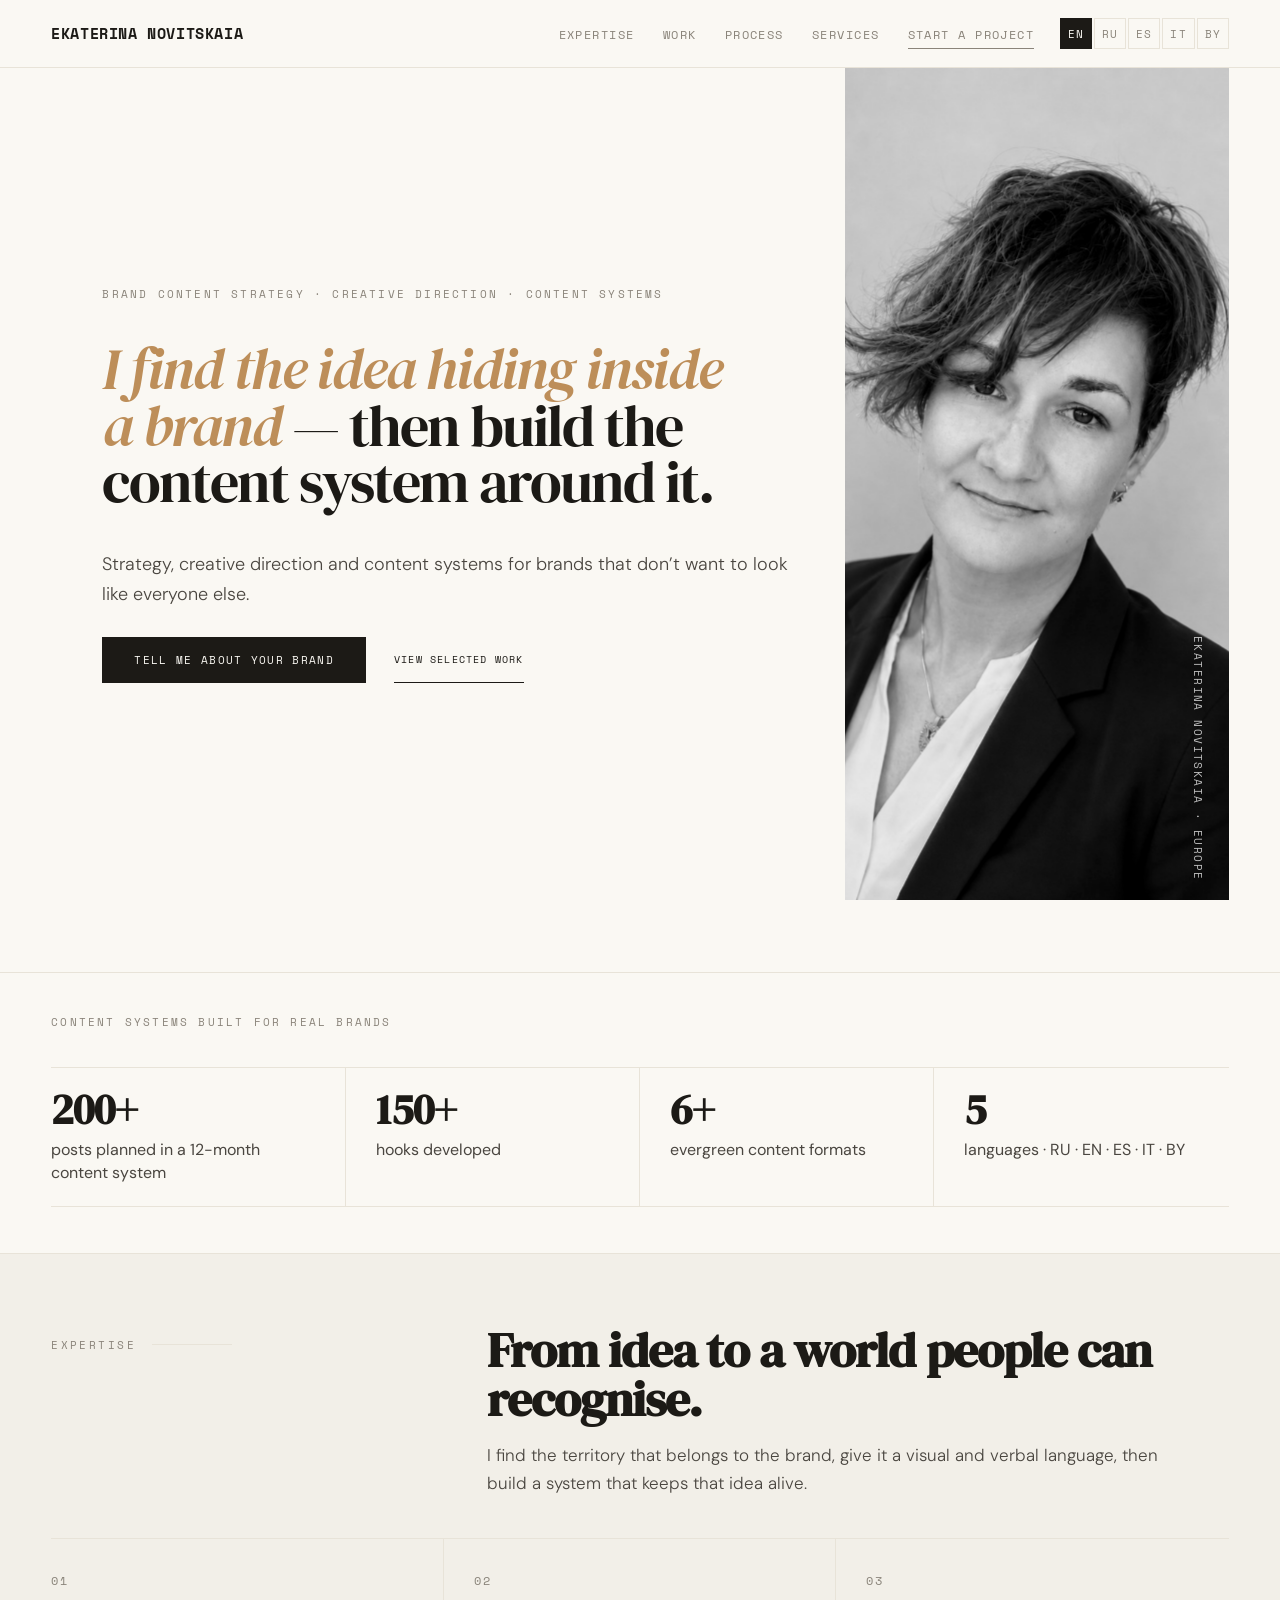
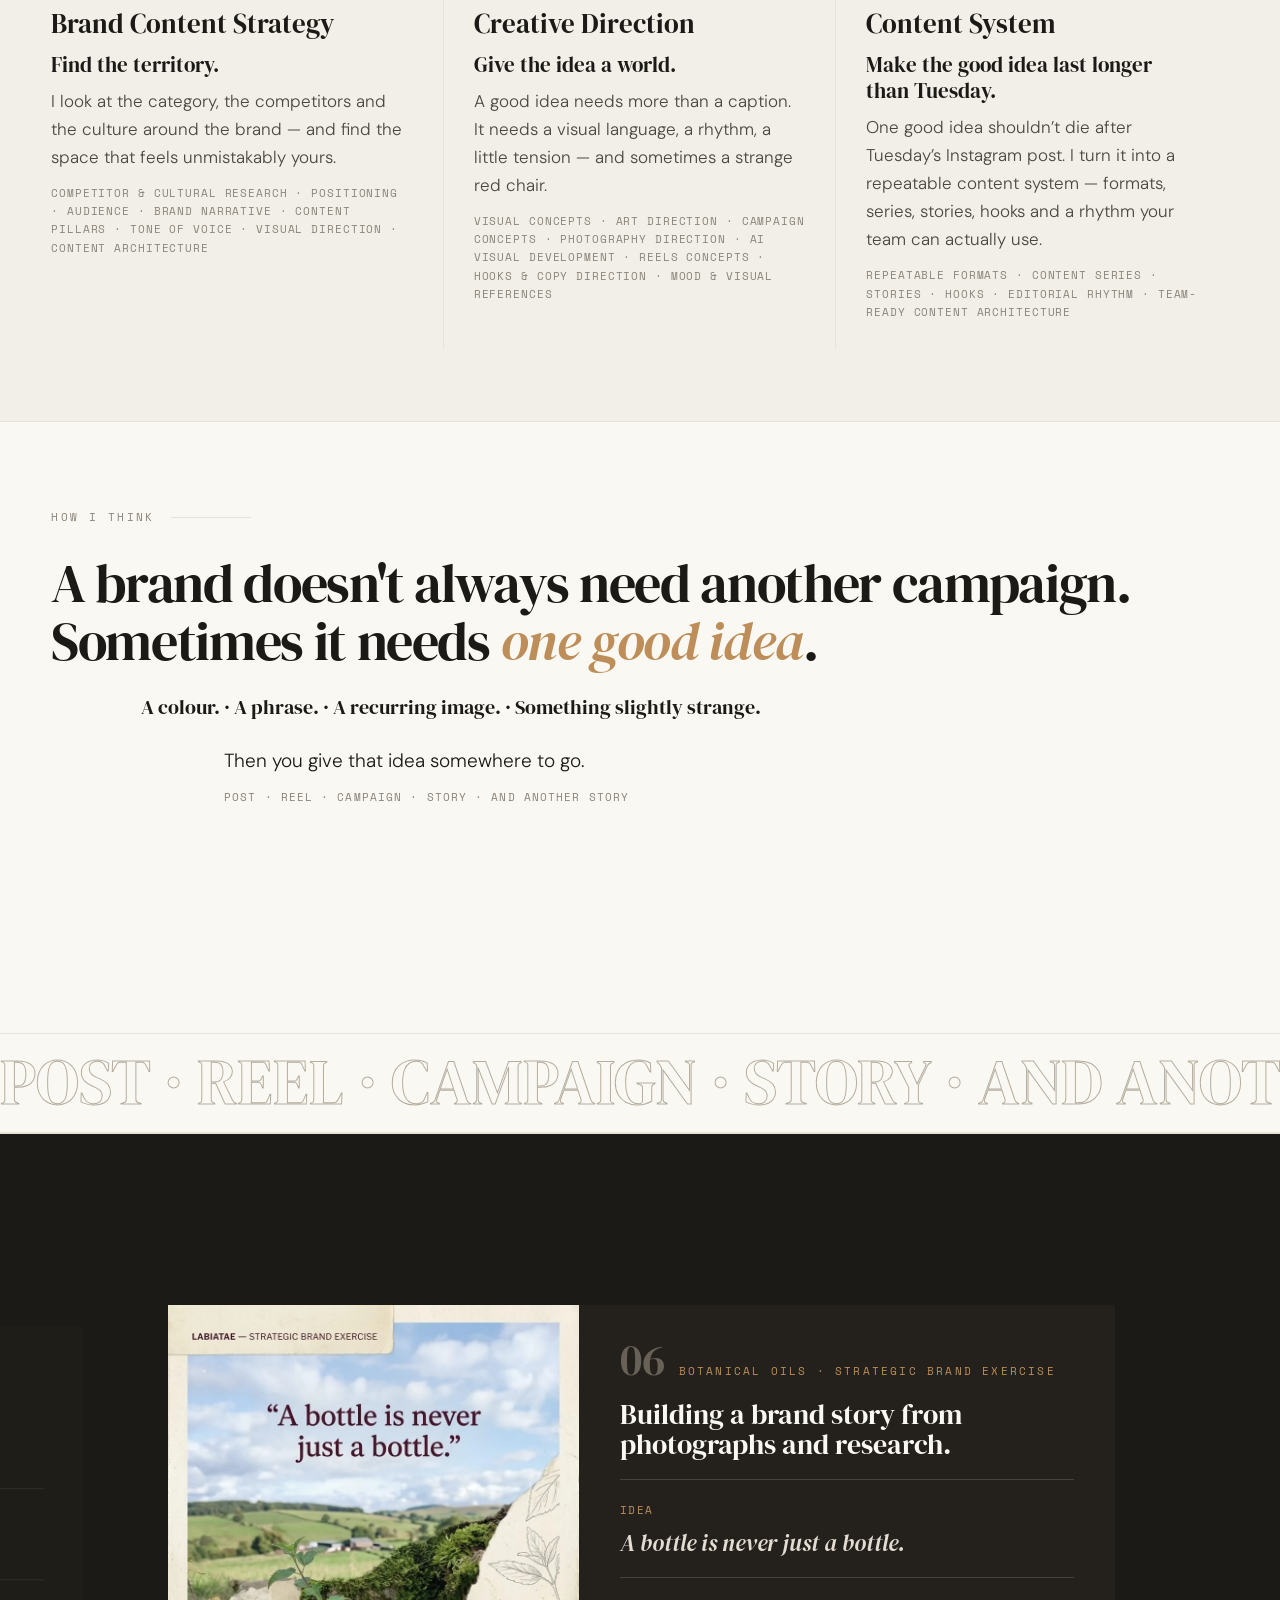
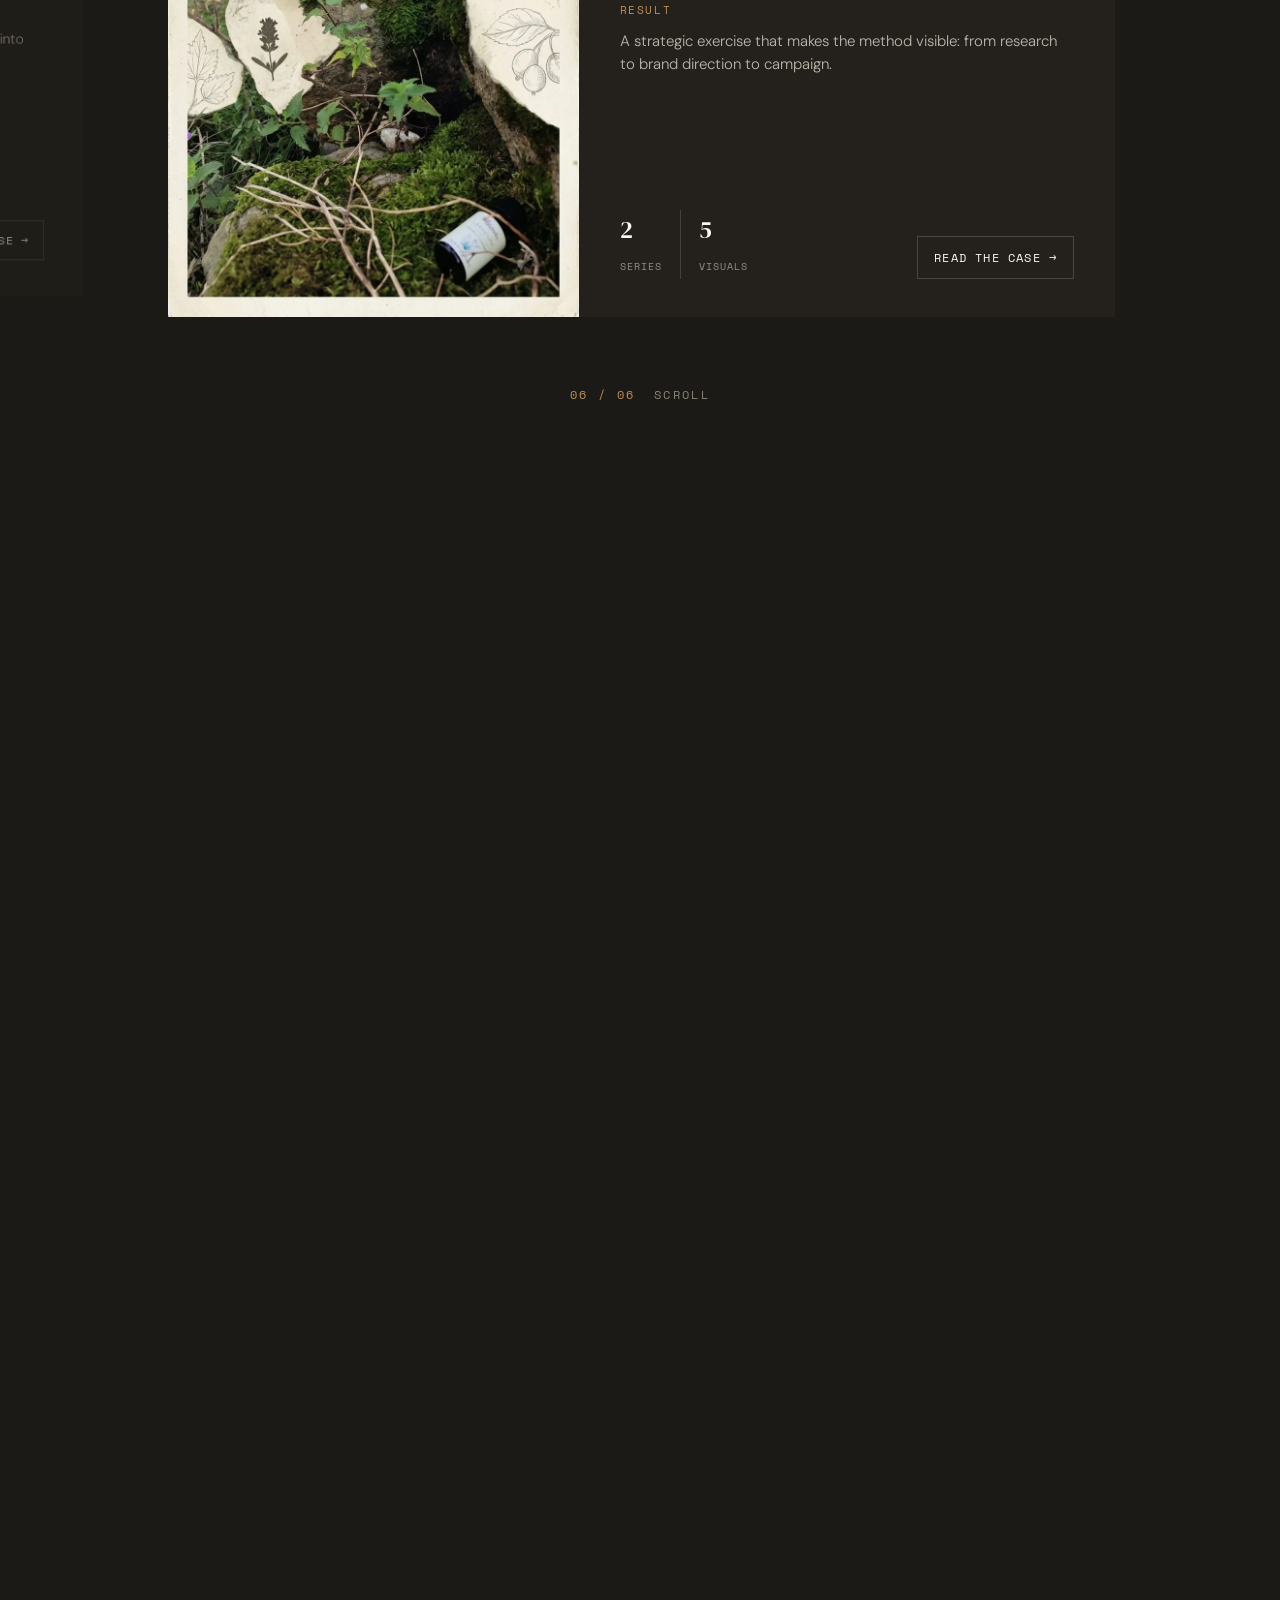
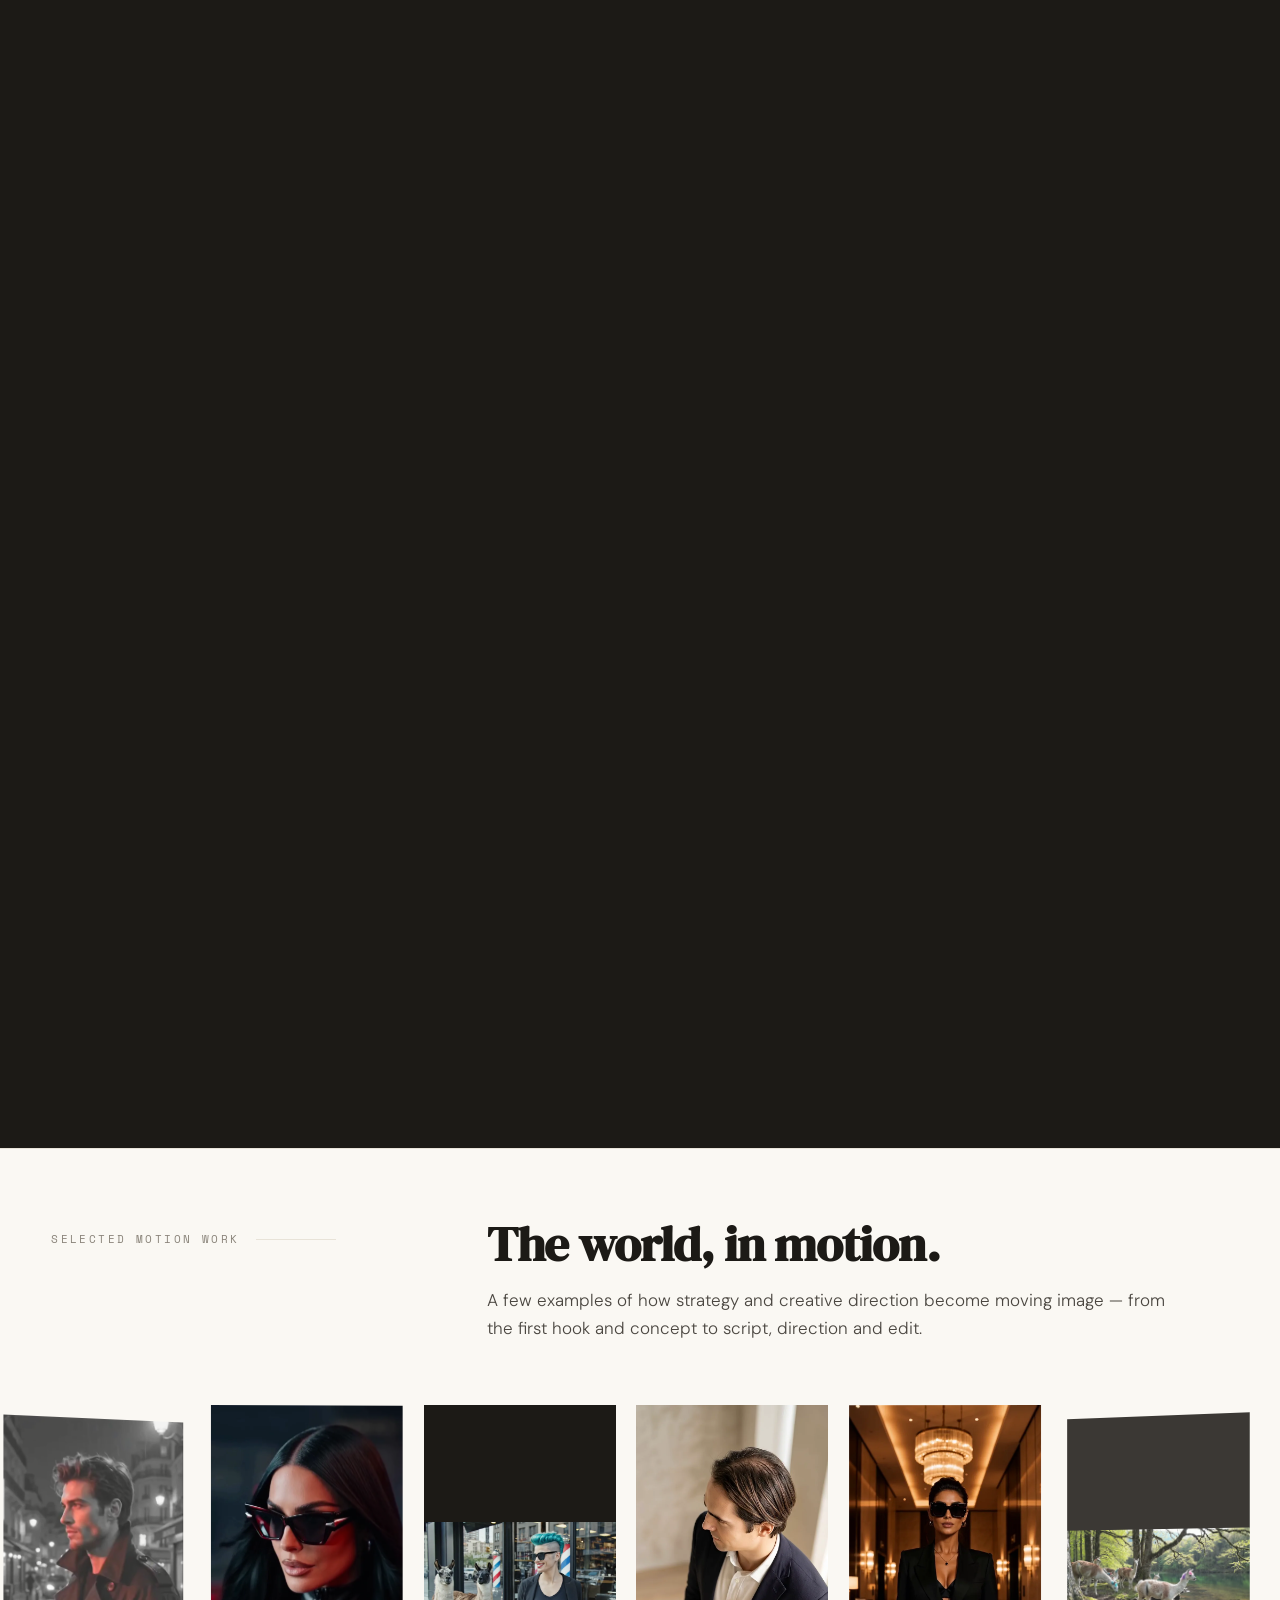
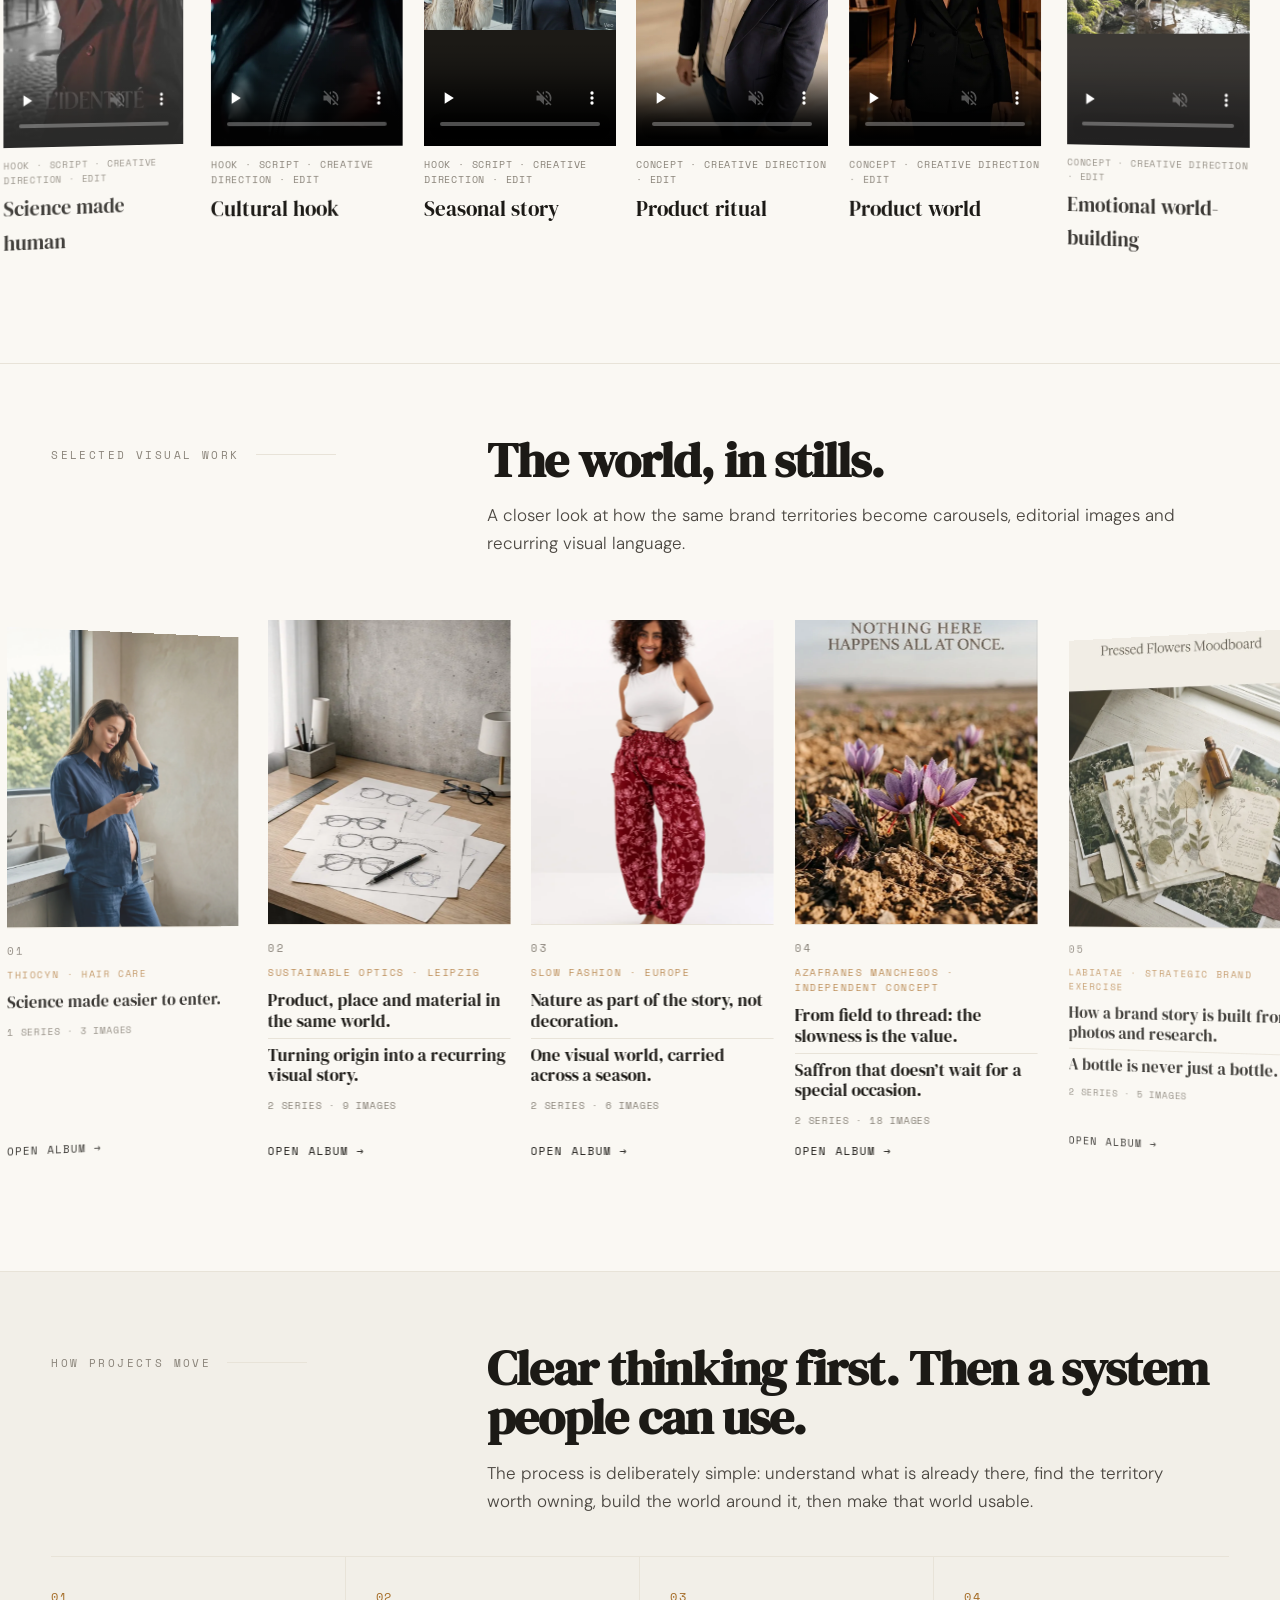
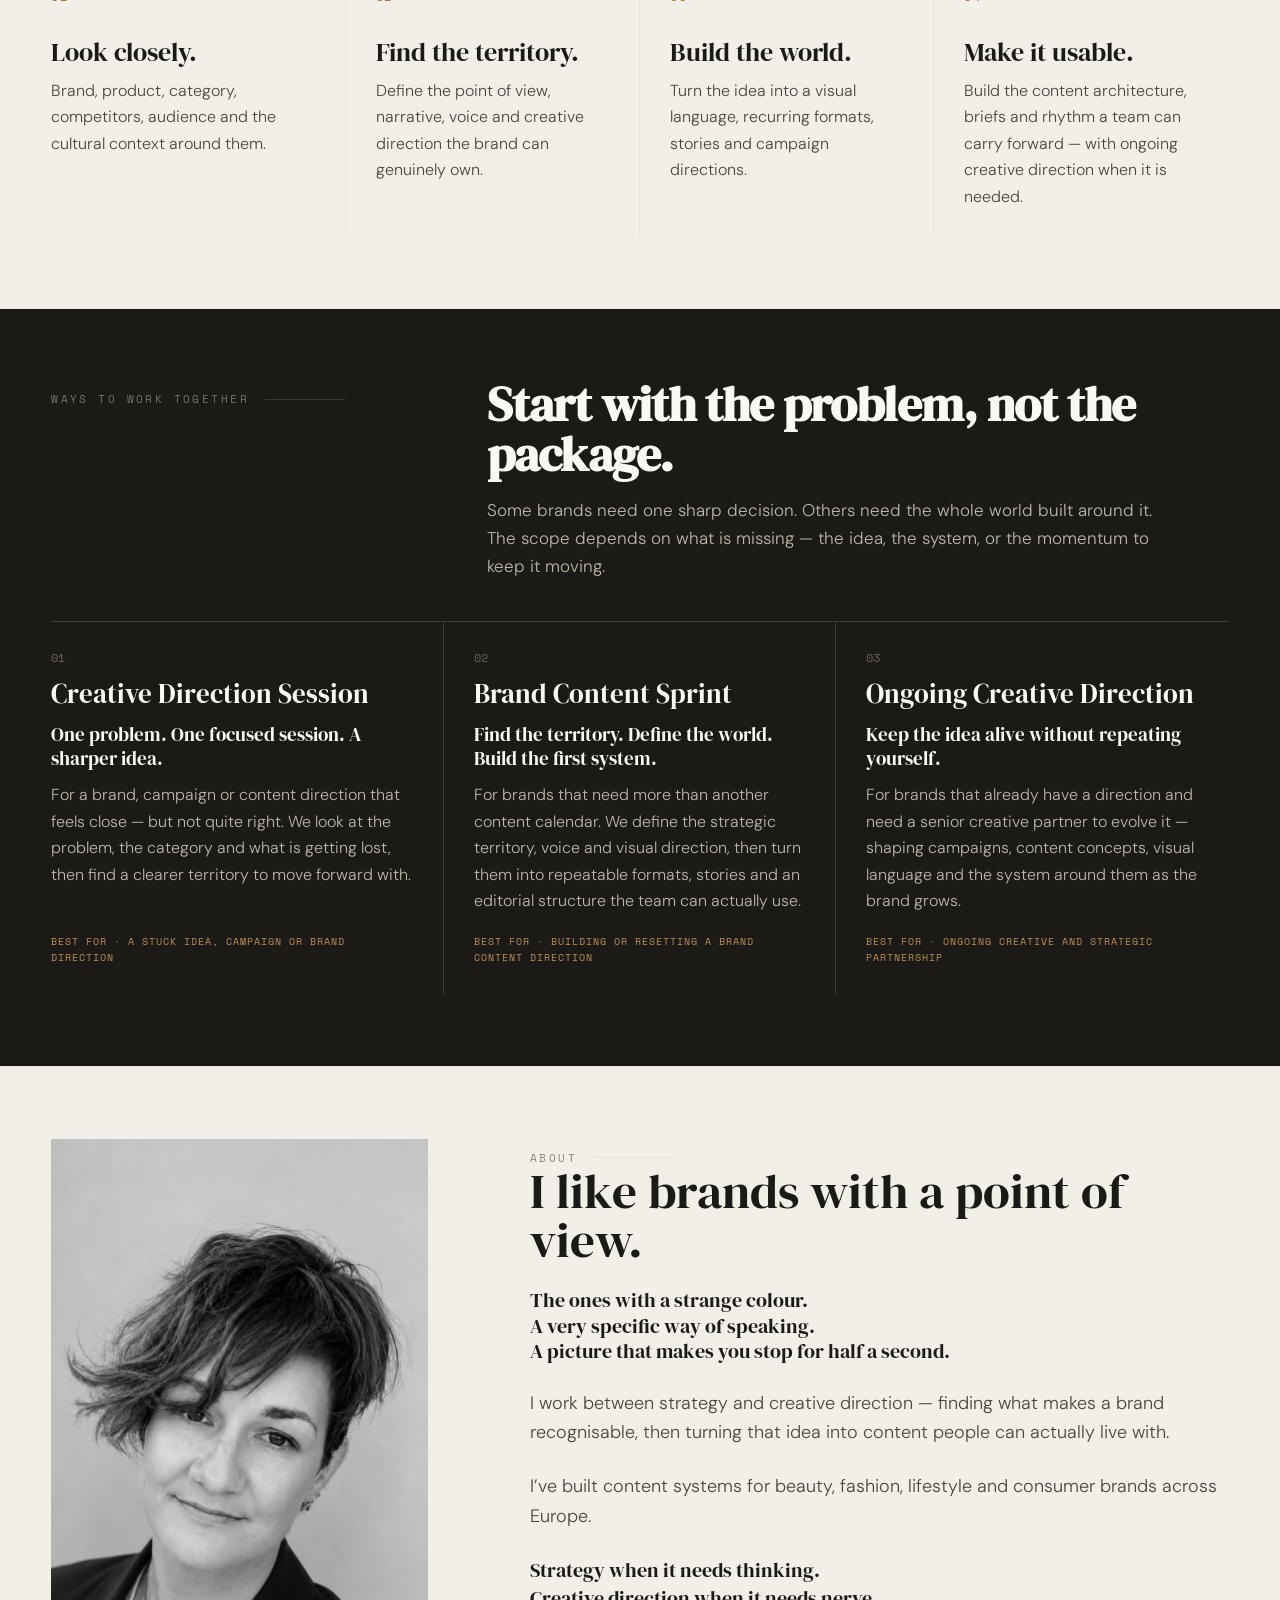
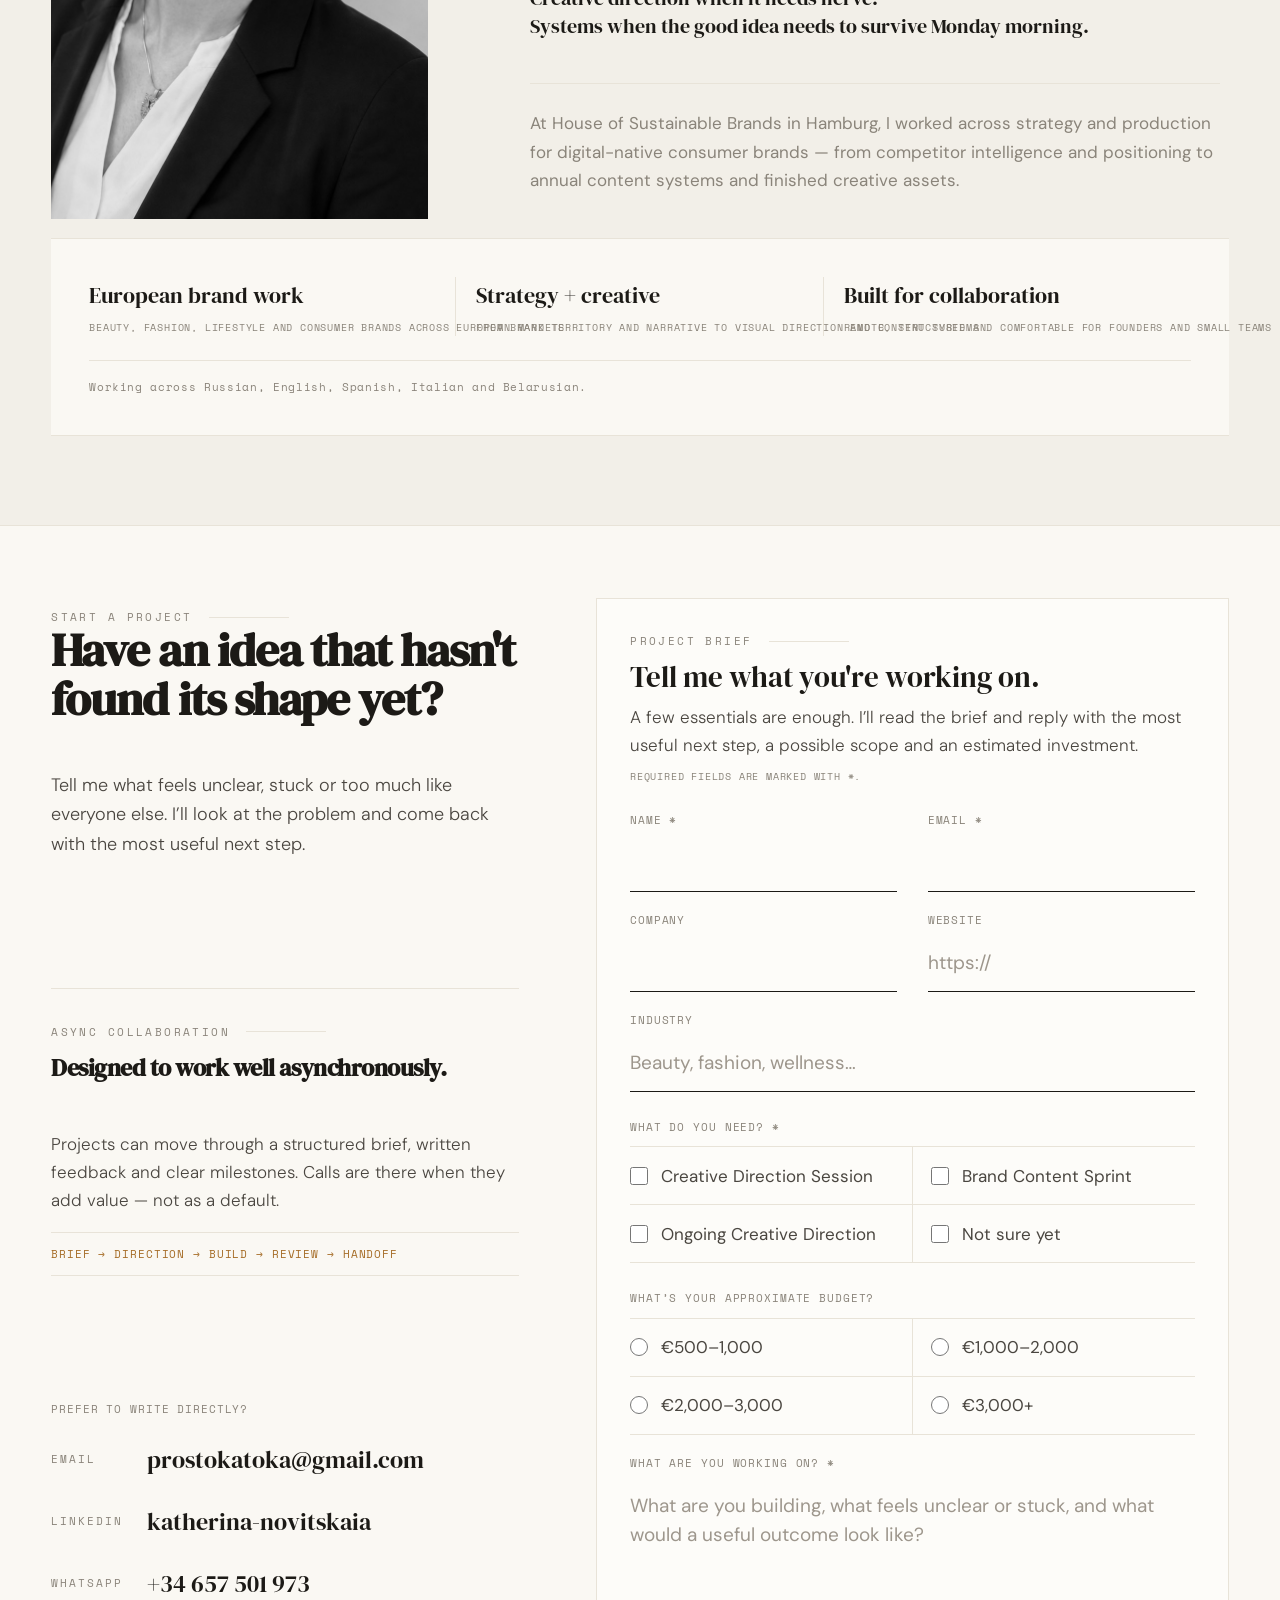
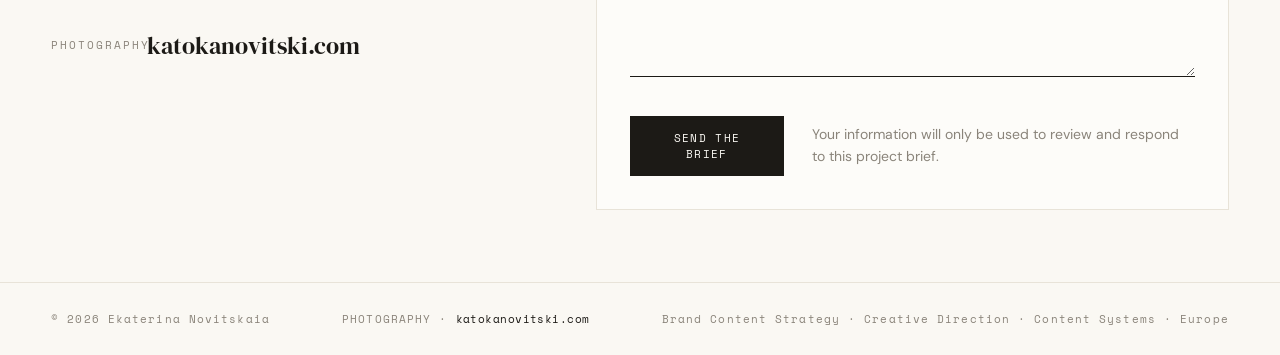
==== commit 062bf7bf: "Bump stylesheet version in the prerendered page" ====
--- a/index.html
+++ b/index.html
@@ -19,7 +19,7 @@
 <link rel="preconnect" href="https://fonts.googleapis.com">
 <link rel="preconnect" href="https://fonts.gstatic.com" crossorigin="">
 <link href="https://fonts.googleapis.com/css2?family=DM+Serif+Display:ital@0;1&amp;family=Space+Mono:ital,wght@0,400;0,700;1,400&amp;family=DM+Sans:wght@300;400;500&amp;display=swap" rel="stylesheet">
-<link rel="stylesheet" href="strategic.css?v=20261124-type">
+<link rel="stylesheet" href="strategic.css?v=20261124-phone">
 <noscript><style>.reveal{opacity:1;transform:none}</style></noscript>
 </head>
 <body><div class="scroll-progress" aria-hidden="true"></div><a class="skip-link" href="#main-content" data-i18n="skip">Skip to content</a>
--- a/strategic.css
+++ b/strategic.css
@@ -137,7 +137,7 @@
   color: var(--cream);
   cursor: pointer;
   font-family: var(--mono);
-  font-size: 13px;
+  font-size: 11px;
   letter-spacing: 0.12em;
   text-decoration: none;
   text-transform: uppercase;
@@ -575,7 +575,7 @@
   border-bottom: 1px solid currentColor;
   color: inherit;
   font-family: var(--mono);
-  font-size: 12px;
+  font-size: 10px;
   letter-spacing: .12em;
   text-decoration: none;
   text-transform: uppercase;
@@ -1596,3 +1596,9 @@
 @media (max-height: 820px) {
   .stage-on .case-card-result { display: none; }
 }
+
+/* Phones: label above the value, so long addresses and translated labels never wrap. */
+@media (max-width: 600px) {
+  .contact-link { flex-direction: column; align-items: flex-start; gap: 4px; }
+  .contact-link-label { width: auto; }
+}
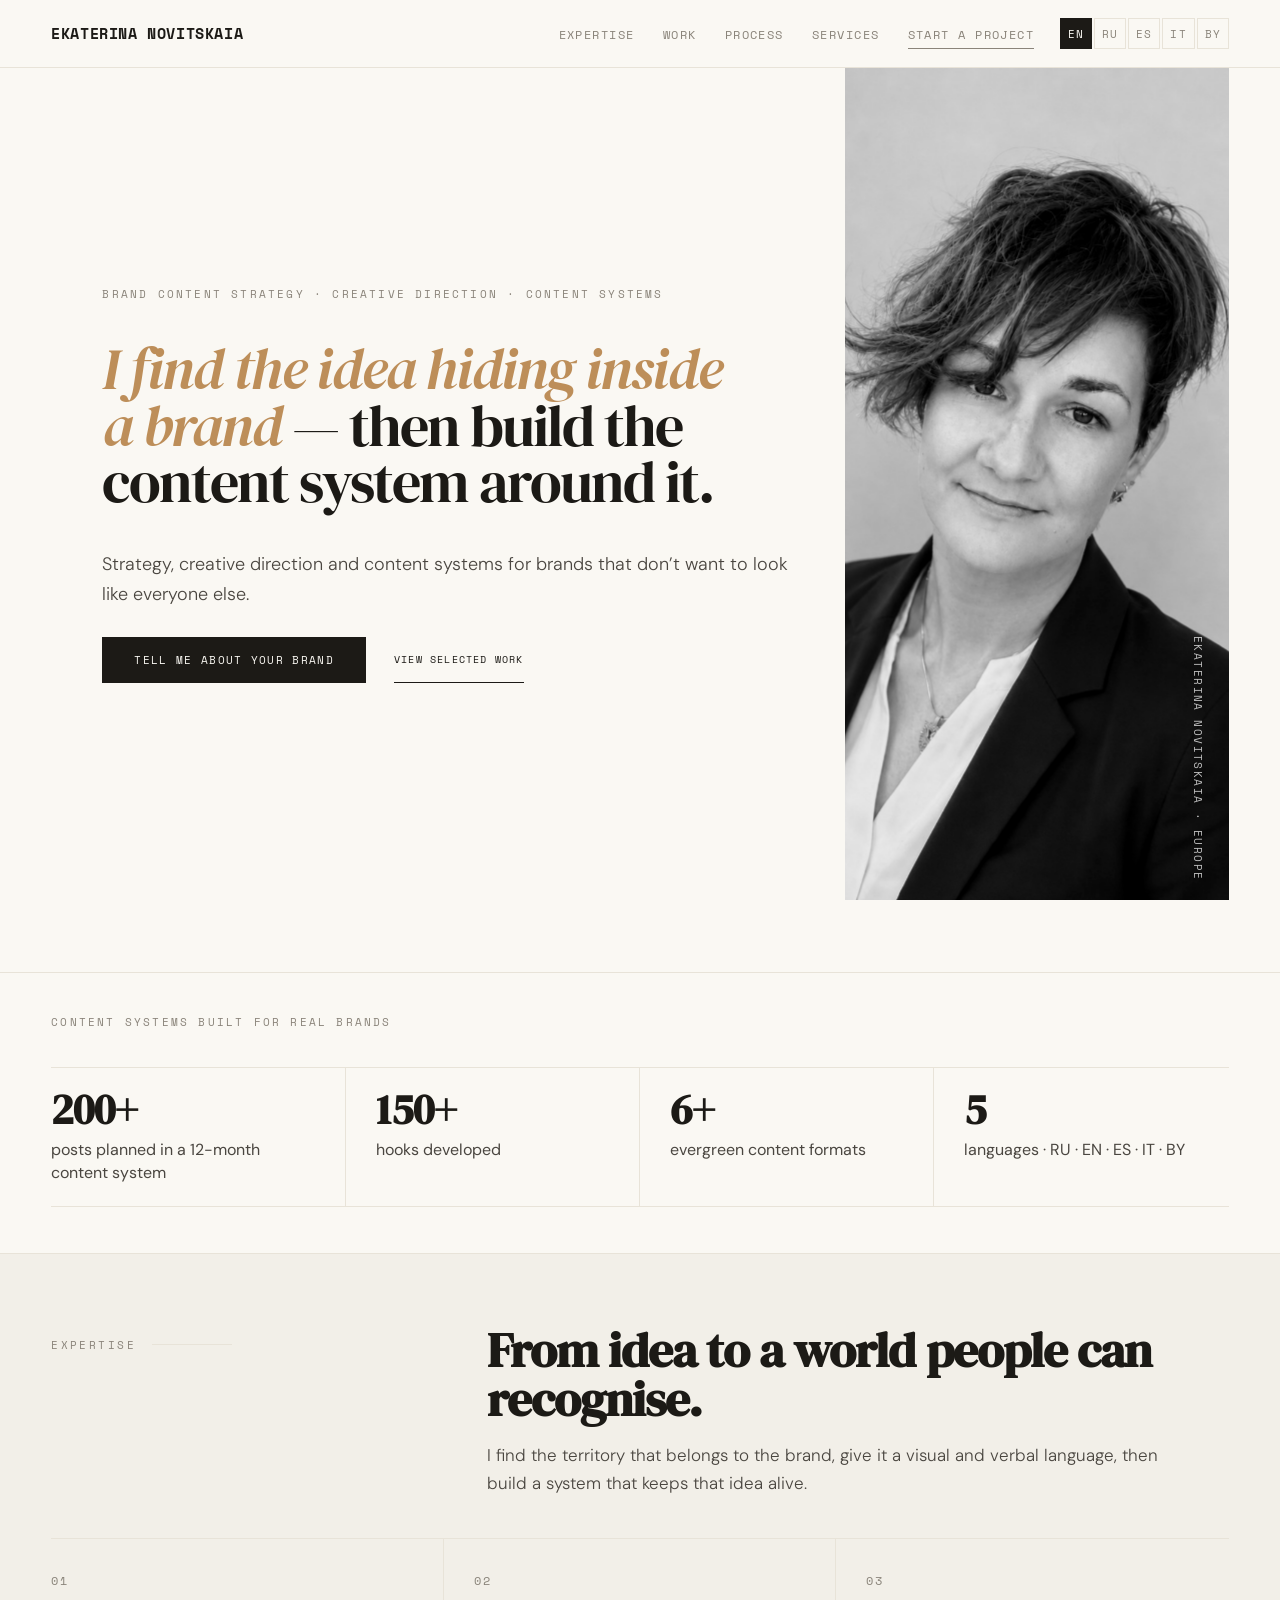
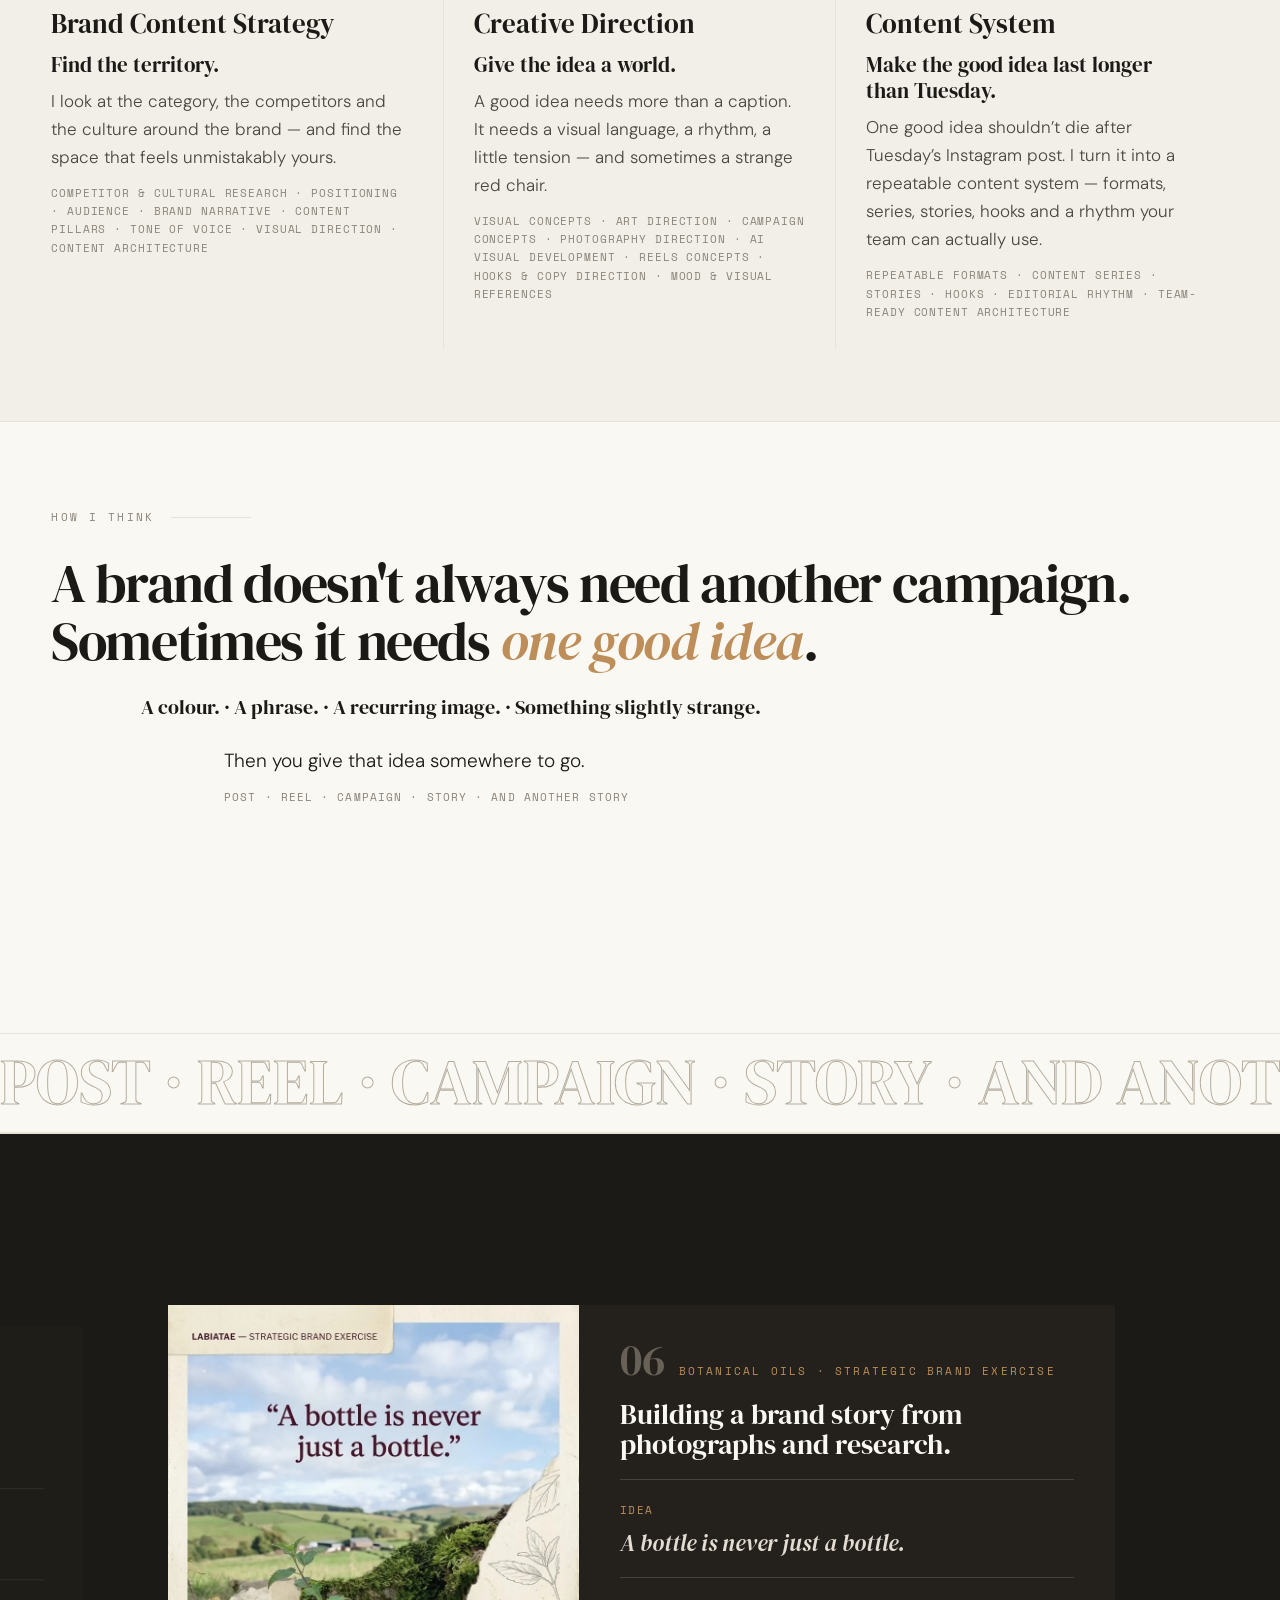
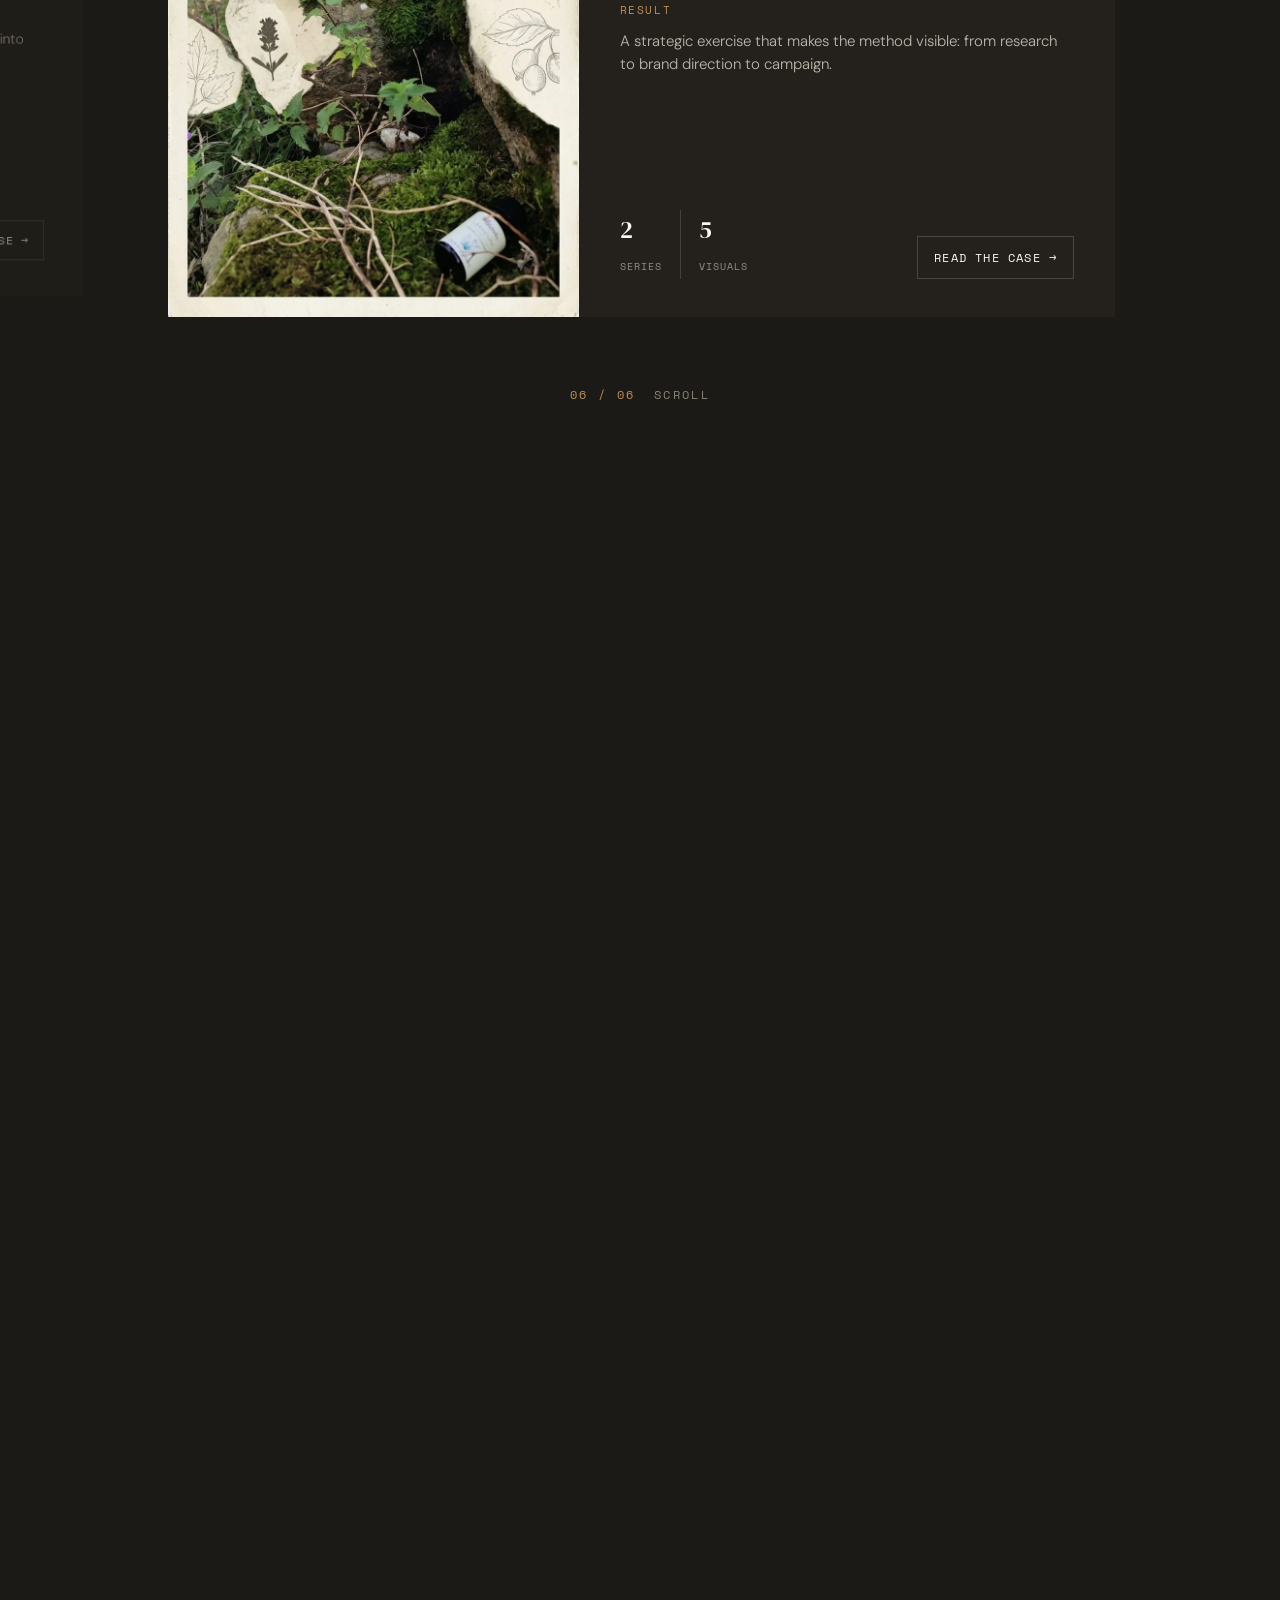
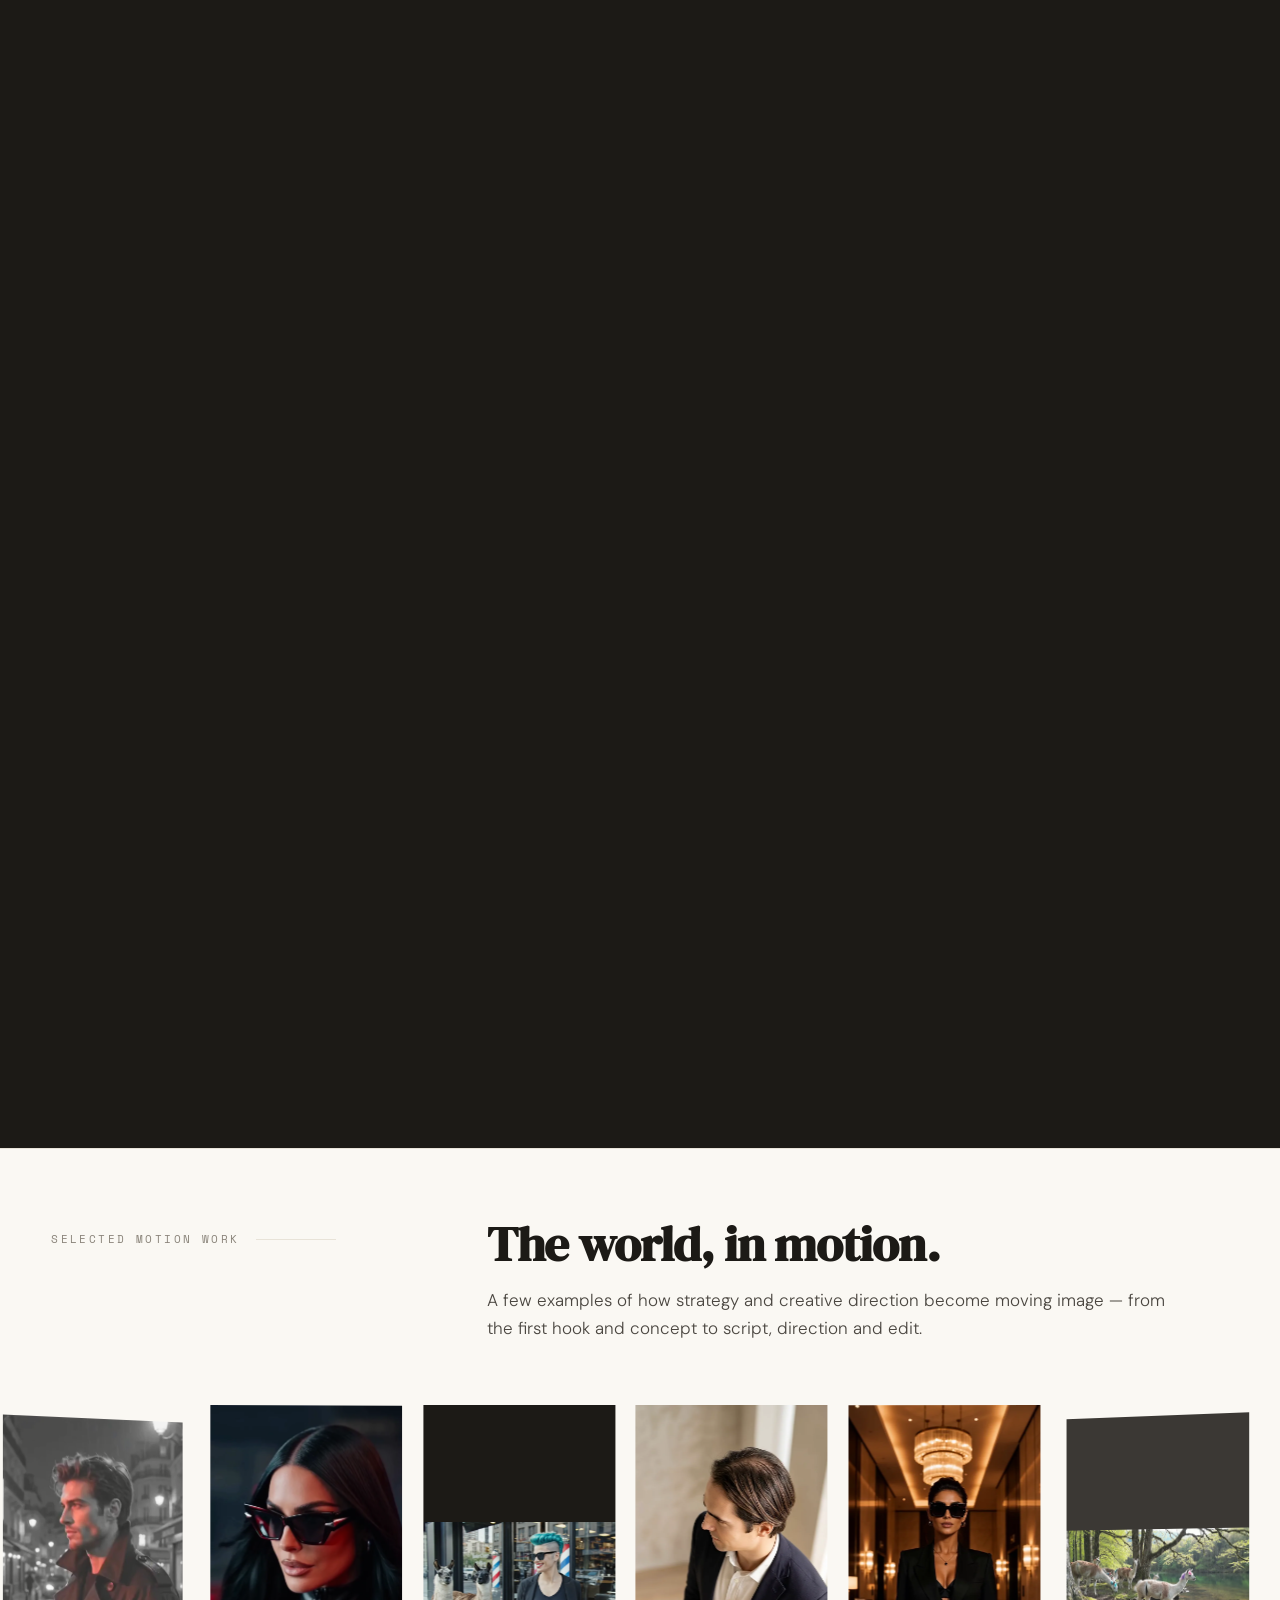
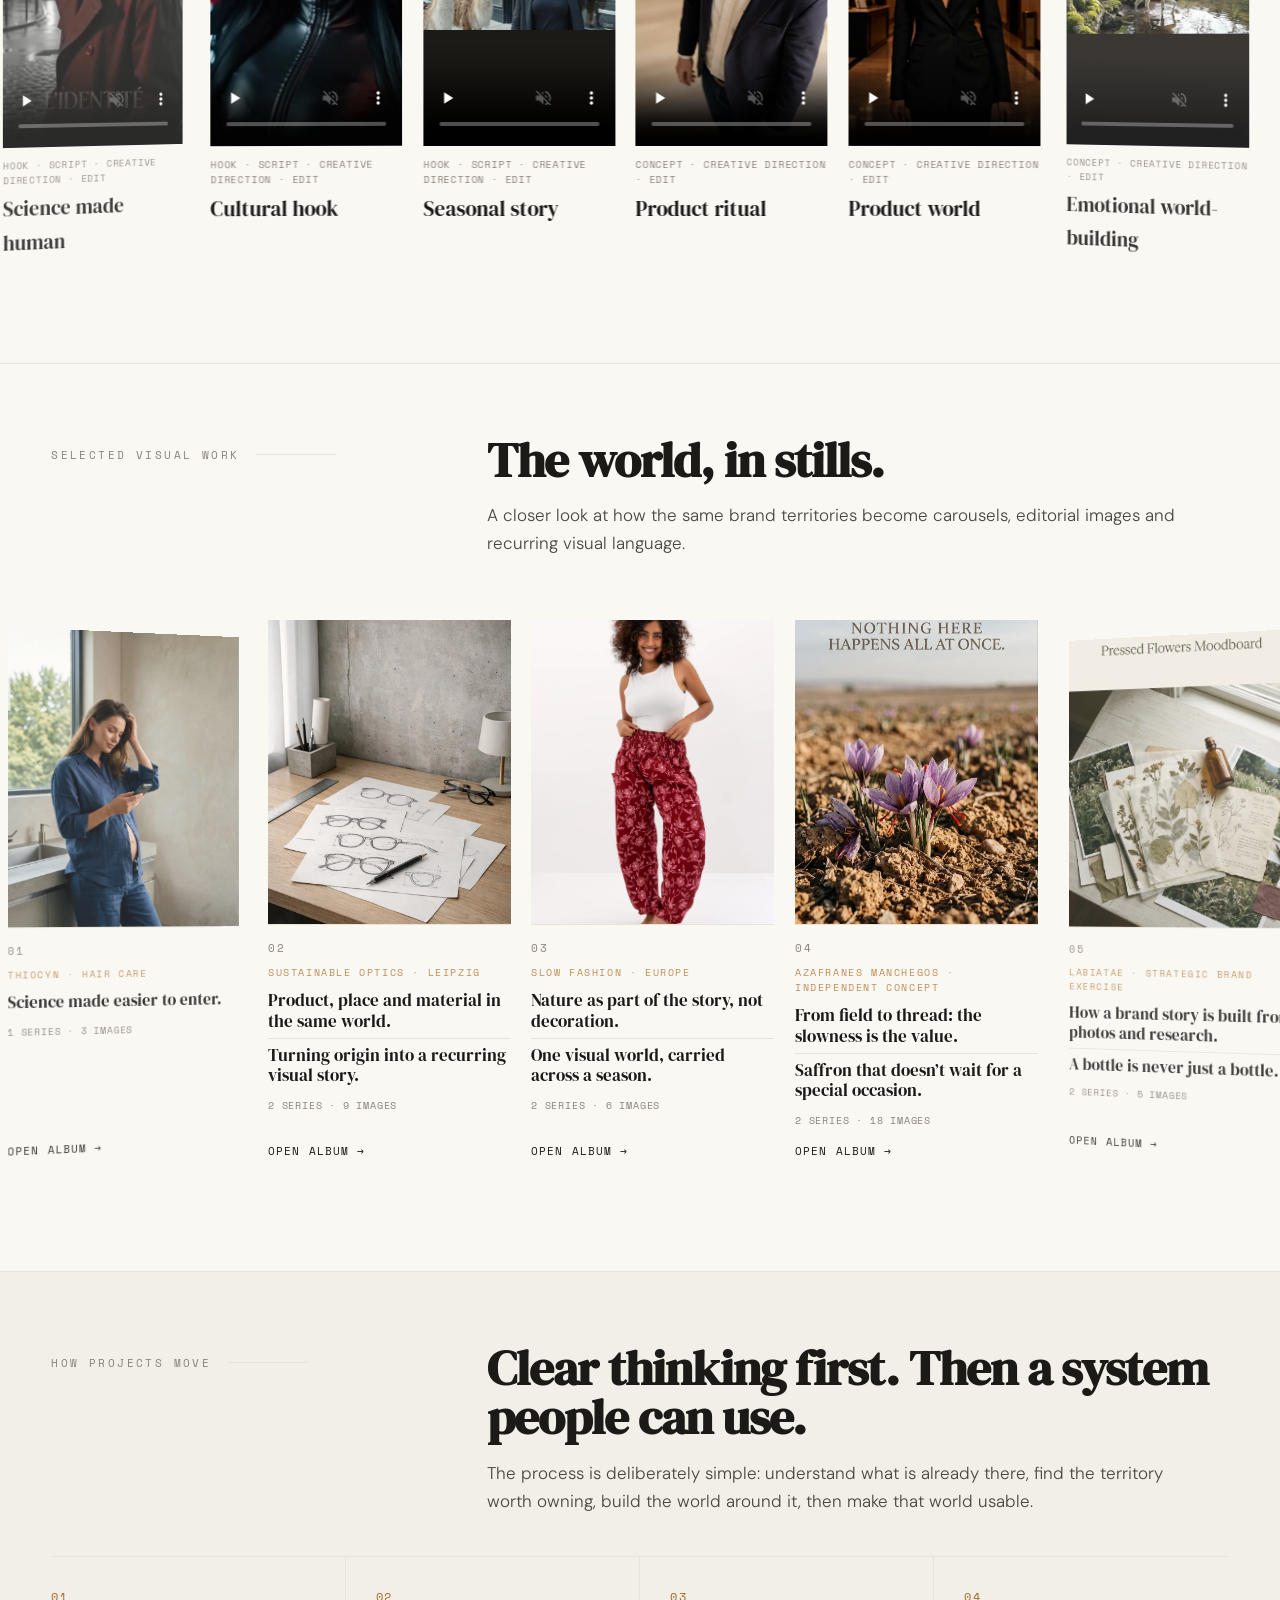
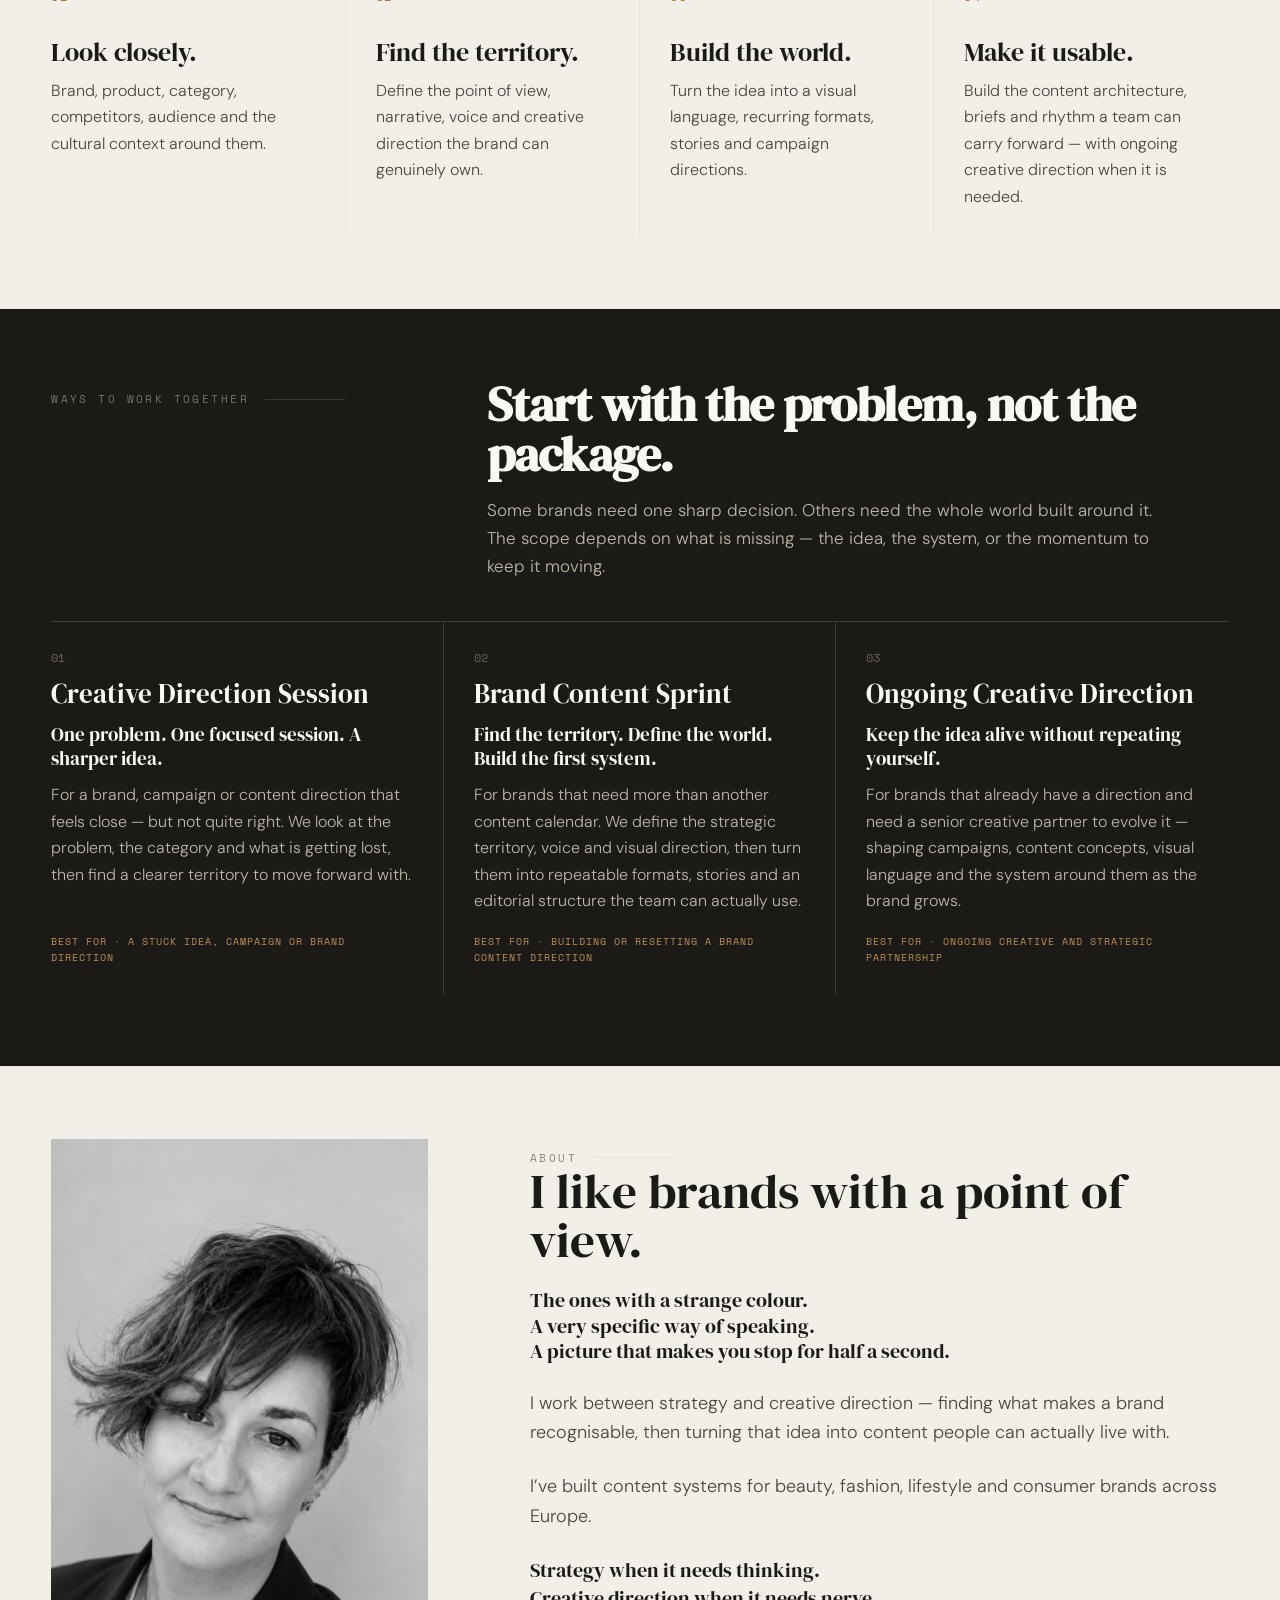
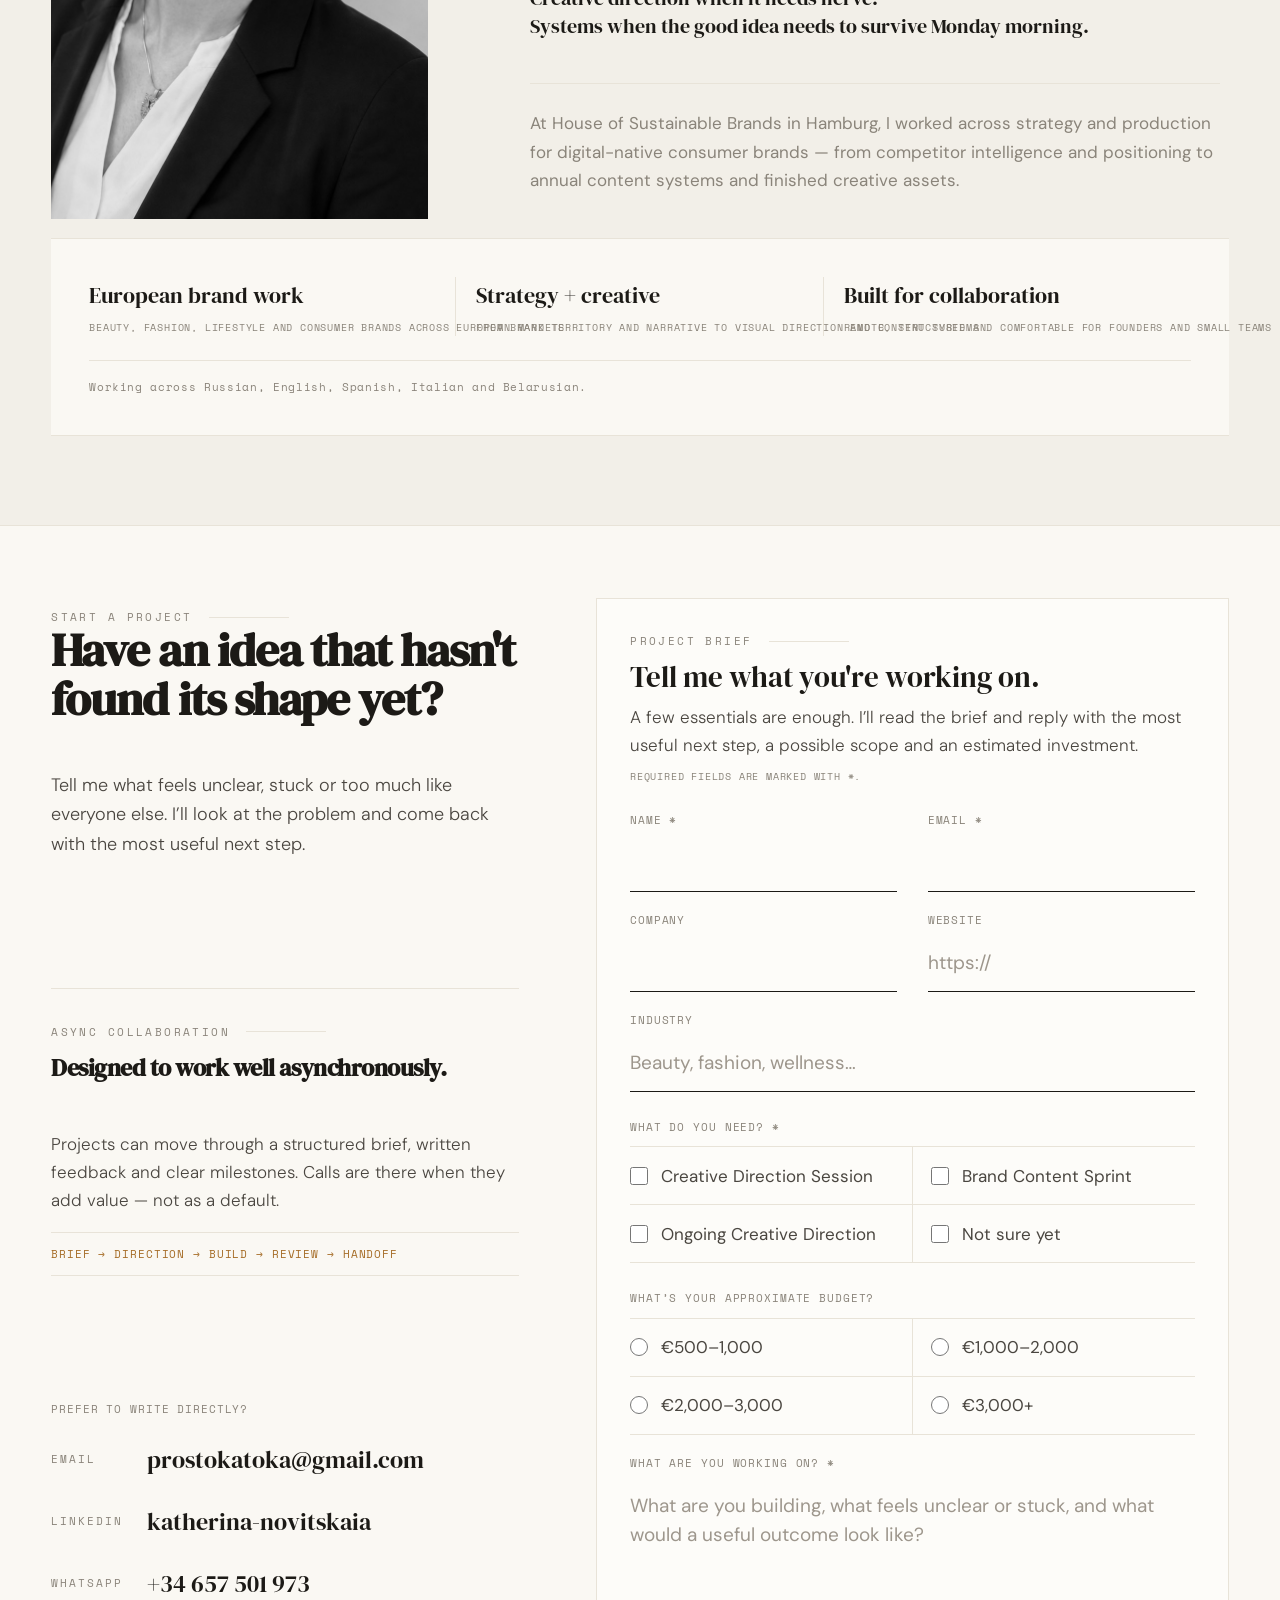
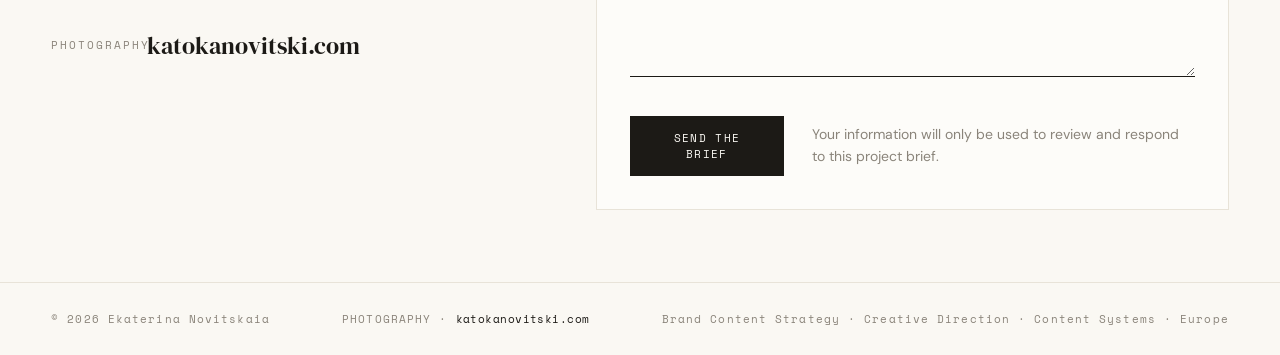
==== commit 9239fe6b: "Re-prerender index.html with the lavender poster series" ====
--- a/index.html
+++ b/index.html
@@ -19,7 +19,7 @@
 <link rel="preconnect" href="https://fonts.googleapis.com">
 <link rel="preconnect" href="https://fonts.gstatic.com" crossorigin="">
 <link href="https://fonts.googleapis.com/css2?family=DM+Serif+Display:ital@0;1&amp;family=Space+Mono:ital,wght@0,400;0,700;1,400&amp;family=DM+Sans:wght@300;400;500&amp;display=swap" rel="stylesheet">
-<link rel="stylesheet" href="strategic.css?v=20261124-phone">
+<link rel="stylesheet" href="strategic.css?v=20261127-albums">
 <noscript><style>.reveal{opacity:1;transform:none}</style></noscript>
 </head>
 <body><div class="scroll-progress" aria-hidden="true"></div><a class="skip-link" href="#main-content" data-i18n="skip">Skip to content</a>
@@ -121,7 +121,7 @@
         <div class="case-card-idea"><span class="case-card-label" data-i18n="idea">Idea</span><p data-i18n="case4Idea">Lavender is more than a scent.</p></div>
         <div class="case-card-result"><span class="case-card-label" data-i18n="result">Result</span><p data-i18n="case4Result">A self-initiated concept: a research-led brand territory ready to extend into campaigns, packaging and editorial content.</p></div>
         <div class="case-card-foot">
-          <div class="case-metrics"><div class="case-metric"><strong>4</strong><span data-i18n="case4Metric1">content territories</span></div><div class="case-metric"><strong>13</strong><span data-i18n="case4Metric2">key visuals</span></div></div>
+          <div class="case-metrics"><div class="case-metric"><strong>4</strong><span data-i18n="case4Metric1">content territories</span></div><div class="case-metric"><strong>19</strong><span data-i18n="case4Metric2">key visuals</span></div></div>
           <button class="case-open" type="button" data-case-open="3"><span data-i18n="caseOpen">Read the case</span> →</button>
         </div>
       </div>
@@ -221,7 +221,7 @@
         <div>
           <div class="case-category eyebrow" data-i18n="case4Category">Aromatic plants · Independent concept</div>
           <h3 data-i18n="case4Title">One flower, many industries: a brand world for a lavender cooperative.</h3>
-          <div class="case-metrics"><div class="case-metric"><strong>4</strong><span data-i18n="case4Metric1">content territories</span></div><div class="case-metric"><strong>13</strong><span data-i18n="case4Metric2">key visuals</span></div></div>
+          <div class="case-metrics"><div class="case-metric"><strong>4</strong><span data-i18n="case4Metric1">content territories</span></div><div class="case-metric"><strong>19</strong><span data-i18n="case4Metric2">key visuals</span></div></div>
         </div>
       </div>
       <div class="case-details">
@@ -329,8 +329,8 @@
         <span class="album-body">
           <span class="album-index">06</span>
           <span class="album-brand" data-i18n="gallery11Brand">Palentina de Aromáticas · Independent concept</span>
-          <span class="album-titles"><span class="album-title-line" data-i18n="gallery11Title">One flower. Many industries.</span><span class="album-title-line" data-i18n="gallery12Title">Lavender is more than a scent.</span><span class="album-title-line" data-i18n="gallery13Title">A purple flower. A golden story.</span><span class="album-title-line" data-i18n="gallery14Title">Beauty is not always delicate.</span></span>
-          <span class="album-meta">4 <span data-i18n="albumSeries">series</span> · 13 <span data-i18n="albumImages">images</span></span>
+          <span class="album-titles"><span class="album-title-line" data-i18n="gallery11Title">One flower. Many industries.</span><span class="album-title-line" data-i18n="gallery12Title">Lavender is more than a scent.</span><span class="album-title-line" data-i18n="gallery13Title">A purple flower. A golden story.</span><span class="album-title-line" data-i18n="gallery14Title">Beauty is not always delicate.</span><span class="album-title-line" data-i18n="gallery15Title">Lavender beyond the field.</span></span>
+          <span class="album-meta">5 <span data-i18n="albumSeries">series</span> · 19 <span data-i18n="albumImages">images</span></span>
           <span class="album-open"><span data-i18n="albumOpen">Open album</span> →</span>
         </span>
       </button></div></div>
@@ -585,6 +585,29 @@
         <div class="gallery-caption-role" data-i18n="gallery14Role">Land series · Art direction + storytelling</div>
       </div>
     </article>
+
+    <article class="gallery-item gallery-item--tall" data-case="lavender" data-type="photo" hidden="">
+      <div class="carousel" role="group" aria-label="Palentina de Aromáticas industry posters" tabindex="0">
+        <div class="carousel-track">
+          <img loading="lazy" decoding="async" class="carousel-slide" src="assets/img/cases/lavender/industry-01.webp" alt="Lavender beyond the field." data-i18n-alt="gallery15Title">
+          <img loading="lazy" decoding="async" class="carousel-slide carousel-slide--wide" src="assets/img/cases/lavender/industry-02.webp" alt="Lavender beyond the field." data-i18n-alt="gallery15Title">
+          <img loading="lazy" decoding="async" class="carousel-slide" src="assets/img/cases/lavender/industry-03.webp" alt="Lavender beyond the field." data-i18n-alt="gallery15Title">
+          <img loading="lazy" decoding="async" class="carousel-slide" src="assets/img/cases/lavender/industry-04.webp" alt="Lavender beyond the field." data-i18n-alt="gallery15Title">
+          <img loading="lazy" decoding="async" class="carousel-slide" src="assets/img/cases/lavender/industry-05.webp" alt="Lavender beyond the field." data-i18n-alt="gallery15Title">
+          <img loading="lazy" decoding="async" class="carousel-slide" src="assets/img/cases/lavender/industry-06.webp" alt="Lavender beyond the field." data-i18n-alt="gallery15Title">
+        </div>
+        <button class="carousel-btn prev" type="button" data-i18n-aria-label="previous" aria-label="Previous media">←</button>
+        <button class="carousel-btn next" type="button" data-i18n-aria-label="next" aria-label="Next media">→</button>
+        <div class="carousel-counter" aria-live="polite">1 / 6</div>
+      </div>
+      <div class="gallery-caption">
+        <div class="gallery-caption-brand" data-i18n="gallery15Brand">Palentina de Aromáticas · Independent concept</div>
+        <div class="gallery-caption-title" data-i18n="gallery15Title">Lavender beyond the field.</div>
+        <div class="gallery-caption-role" data-i18n="gallery15Role">Industry posters · Concept + copy</div>
+      </div>
+    </article>
+
+
   </div></div>
 </section><section id="process"><div class="section-head reveal"><div><div class="section-label" data-i18n="processLabel">How projects move</div></div><div><h2 class="section-title" data-i18n="processTitle">Clear thinking first. Then a system people can use.</h2><p class="section-intro" data-i18n="processIntro">The process is deliberately simple: understand what is already there, find the territory worth owning, build the world around it, then make that world usable.</p></div></div><div class="process-line"><article class="process-step reveal"><span class="process-step-num">01</span><h3 data-i18n="process1Title">Look closely.</h3><p data-i18n="process1Copy">Brand, product, category, competitors, audience and the cultural context around them.</p></article><article class="process-step reveal"><span class="process-step-num">02</span><h3 data-i18n="process2Title">Find the territory.</h3><p data-i18n="process2Copy">Define the point of view, narrative, voice and creative direction the brand can genuinely own.</p></article><article class="process-step reveal"><span class="process-step-num">03</span><h3 data-i18n="process3Title">Build the world.</h3><p data-i18n="process3Copy">Turn the idea into a visual language, recurring formats, stories and campaign directions.</p></article><article class="process-step reveal"><span class="process-step-num">04</span><h3 data-i18n="process4Title">Make it usable.</h3><p data-i18n="process4Copy">Build the content architecture, briefs and rhythm a team can carry forward — with ongoing creative direction when it is needed.</p></article></div></section><section id="services"><div class="section-head reveal"><div><div class="section-label" data-i18n="servicesLabel">Ways to work together</div></div><div><h2 class="section-title" data-i18n="servicesTitle">Start with the problem, not the package.</h2><p class="section-intro" data-i18n="servicesIntro">Some brands need one sharp decision. Others need the whole world built around it. The scope depends on what is missing — the idea, the system, or the momentum to keep it moving.</p></div></div><div class="offers"><article class="offer reveal"><span class="offer-num">01</span><h3 data-i18n="offer1Title">Creative Direction Session</h3><div class="offer-copy"><p class="offer-lead" data-i18n="offer1Lead">One problem. One focused session. A sharper idea.</p><p class="offer-body" data-i18n="offer1Copy">For a brand, campaign or content direction that feels close — but not quite right. We look at the problem, the category and what is getting lost, then find a clearer territory to move forward with.</p></div><div class="offer-output" data-i18n="offer1Output">Best for · A stuck idea, campaign or brand direction</div></article><article class="offer reveal"><span class="offer-num">02</span><h3 data-i18n="offer2Title">Brand Content Sprint</h3><div class="offer-copy"><p class="offer-lead" data-i18n="offer2Lead">Find the territory. Define the world. Build the first system.</p><p class="offer-body" data-i18n="offer2Copy">For brands that need more than another content calendar. We define the strategic territory, voice and visual direction, then turn them into repeatable formats, stories and an editorial structure the team can actually use.</p></div><div class="offer-output" data-i18n="offer2Output">Best for · Building or resetting a brand content direction</div></article><article class="offer reveal"><span class="offer-num">03</span><h3 data-i18n="offer3Title">Ongoing Creative Direction</h3><div class="offer-copy"><p class="offer-lead" data-i18n="offer3Lead">Keep the idea alive without repeating yourself.</p><p class="offer-body" data-i18n="offer3Copy">For brands that already have a direction and need a senior creative partner to evolve it — shaping campaigns, content concepts, visual language and the system around them as the brand grows.</p></div><div class="offer-output" data-i18n="offer3Output">Best for · Ongoing creative and strategic partnership</div></article></div></section><section id="about"><div class="about-layout"><div class="about-portrait reveal"><img src="assets/img/hero/Kat-editorial-bw.jpg" width="1086" height="1448" loading="lazy" decoding="async" alt="Ekaterina Novitskaia, brand content strategist and creative director" data-i18n-alt="heroAlt"></div><div class="about-copy reveal"><div class="section-label" data-i18n="aboutLabel">About</div><h2 data-i18n="aboutTitle">I like brands with a point of view.</h2><div class="about-story"><p class="about-rhythm"><span data-i18n="aboutRhythm1">The ones with a strange colour.</span><span data-i18n="aboutRhythm2">A very specific way of speaking.</span><span data-i18n="aboutRhythm3">A picture that makes you stop for half a second.</span></p><p class="about-details" data-i18n="aboutDetails">I work between strategy and creative direction — finding what makes a brand recognisable, then turning that idea into content people can actually live with.</p><p class="about-experience" data-i18n="aboutExperience">I’ve built content systems for beauty, fashion, lifestyle and consumer brands across Europe.</p><p class="about-method"><span data-i18n="aboutMethod1">Strategy when it needs thinking.</span><span data-i18n="aboutMethod2">Creative direction when it needs nerve.</span><span data-i18n="aboutMethod3">Systems when the good idea needs to survive Monday morning.</span></p></div><p class="about-credentials" data-i18n="aboutCredential">At House of Sustainable Brands in Hamburg, I worked across strategy and production for digital-native consumer brands — from competitor intelligence and positioning to annual content systems and finished creative assets.</p></div><div class="about-proof reveal"><div class="credibility-list"><div class="credibility-item"><strong data-i18n="cred1Title">European brand work</strong><span data-i18n="cred1Copy">Beauty, fashion, lifestyle and consumer brands across European markets</span></div><div class="credibility-item"><strong data-i18n="cred2Title">Strategy + creative</strong><span data-i18n="cred2Copy">From brand territory and narrative to visual direction and content systems</span></div><div class="credibility-item"><strong data-i18n="cred3Title">Built for collaboration</strong><span data-i18n="cred3Copy">Remote, structured and comfortable for founders and small teams</span></div></div><p class="about-languages" data-i18n="aboutLanguages">Working across Russian, English, Spanish, Italian and Belarusian.</p></div></div></section><section id="contact"><div class="contact-inner">
       <div class="contact-cta reveal">
@@ -657,7 +680,7 @@
   <div class="lb-counter" id="lb-counter"></div>
 </div>
 
-<script src="strategic.js?v=20261124-type"></script>
+<script src="strategic.js?v=20261127-albums"></script>
 
 
 </body></html>
--- a/strategic.css
+++ b/strategic.css
@@ -1305,6 +1305,8 @@
 .album-panel.open .gallery-item { transform: none; opacity: 1; }
 .album-panel .gallery-item[hidden] { display: none; }
 .album-panel .carousel-slide { max-height: calc(100svh - 230px); object-fit: cover; }
+/* Landscape posters and photos inside portrait carousels: show whole, on a dark ground. */
+.carousel-slide--wide, .album-panel .carousel-slide--wide { object-fit: contain; background: #14110f; }
 .album-panel .gallery-caption { min-height: 0; padding: 12px 0 0; }
 .album-panel .gallery-caption-title { max-width: none; font-size: clamp(19px, 1.5vw, 24px); }
 .album-panel .gallery-caption-role { margin-top: 7px; }
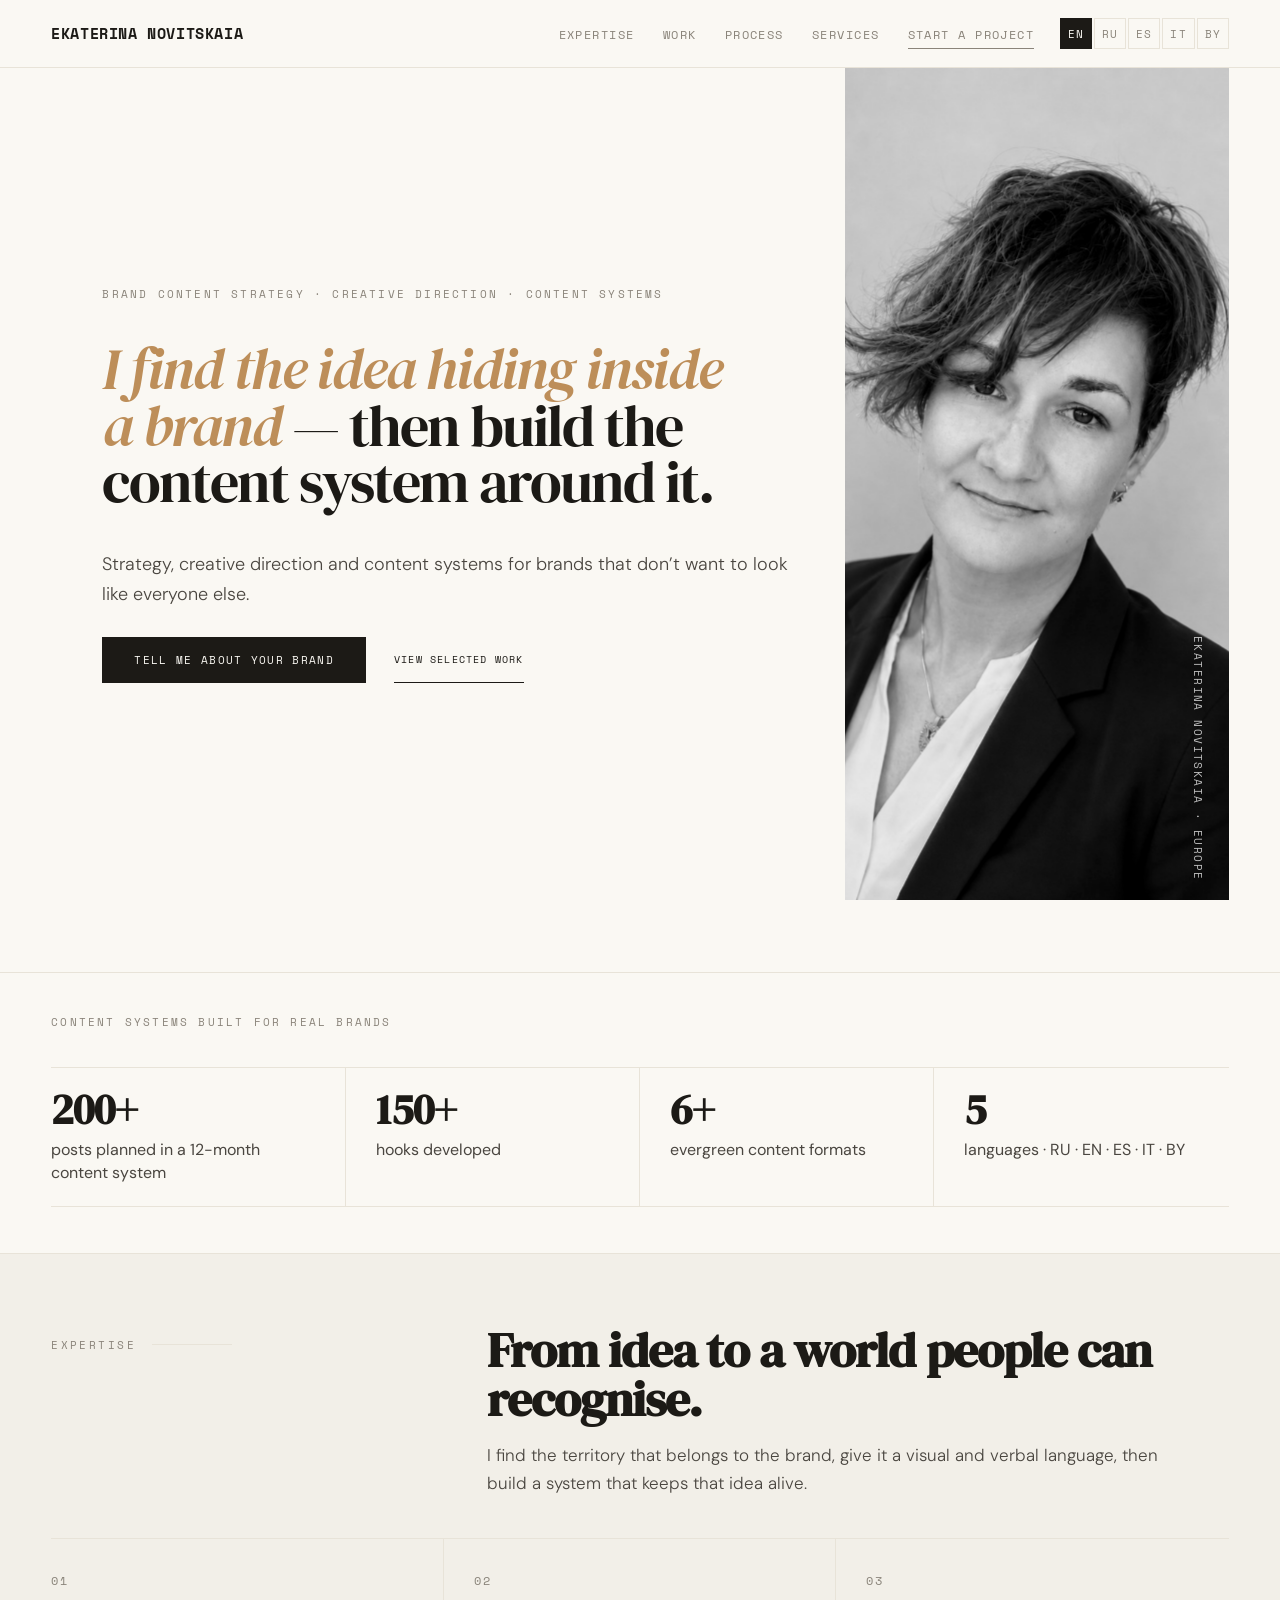
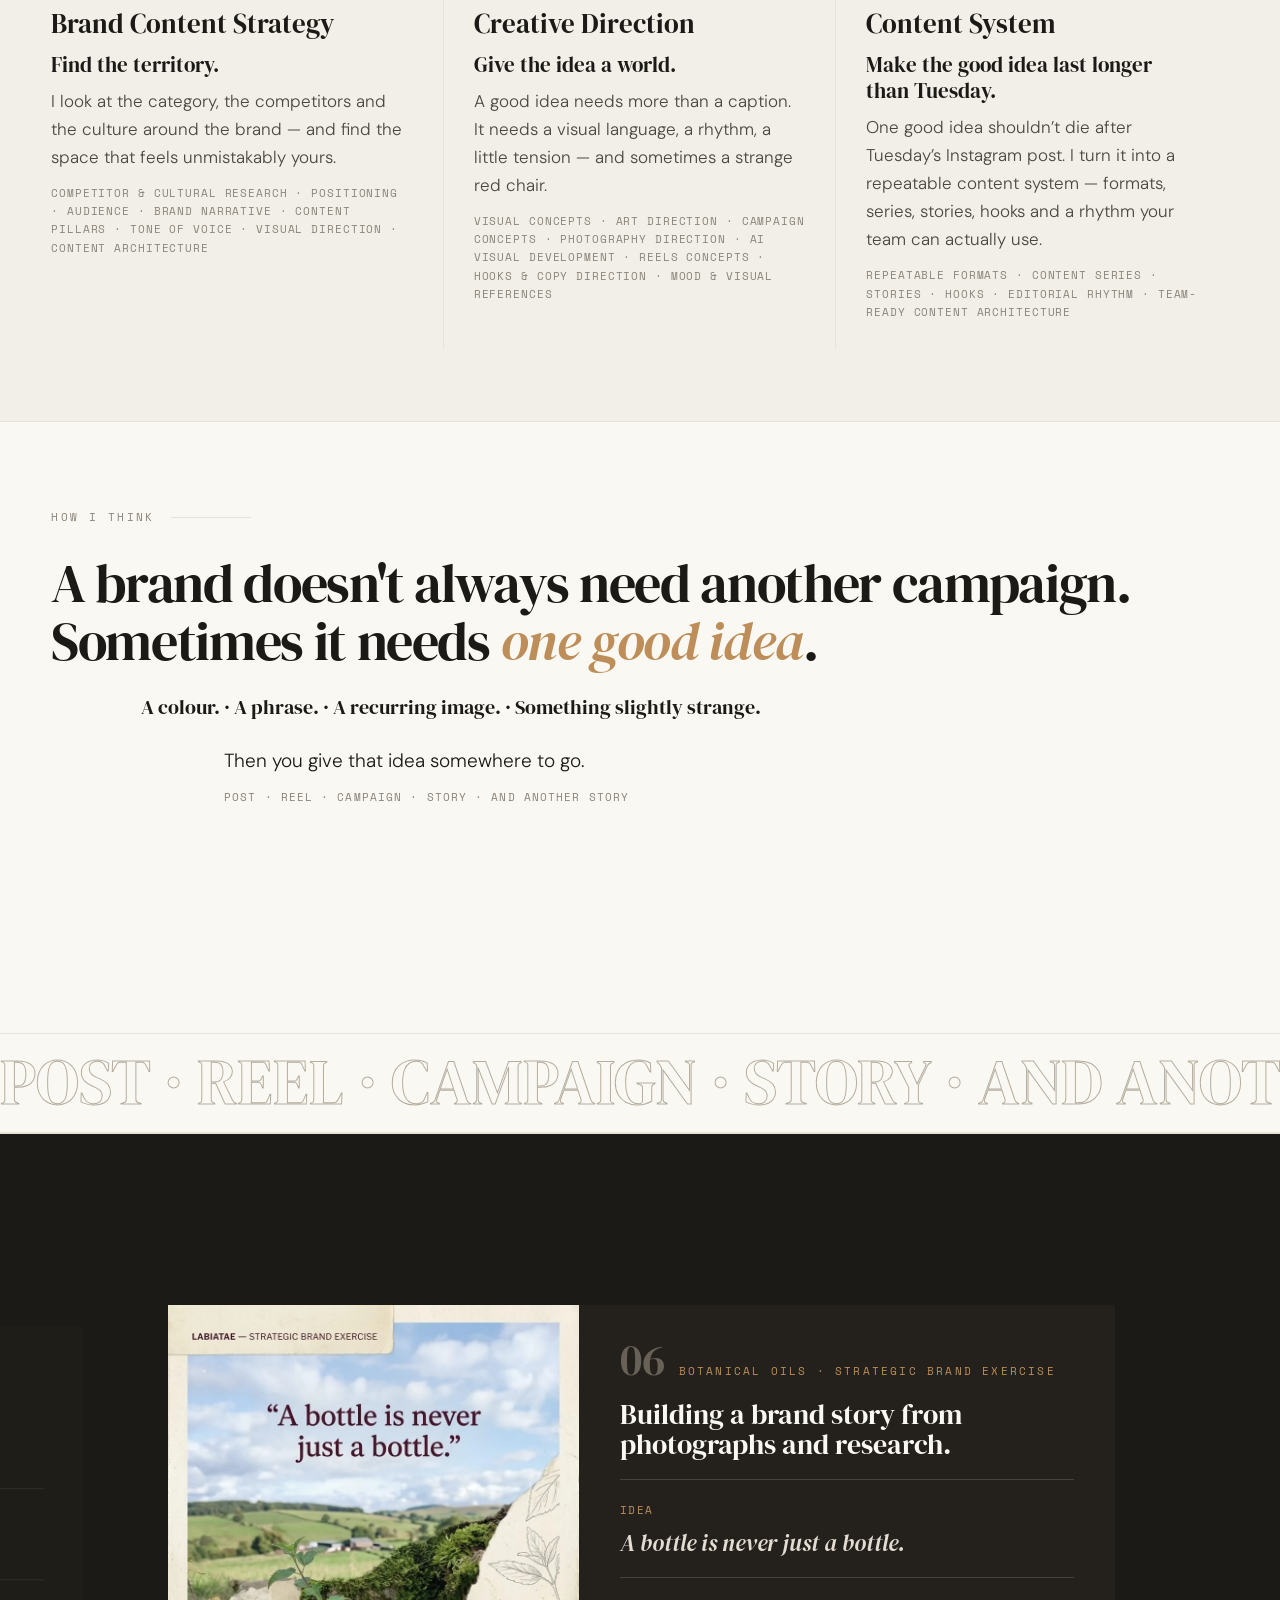
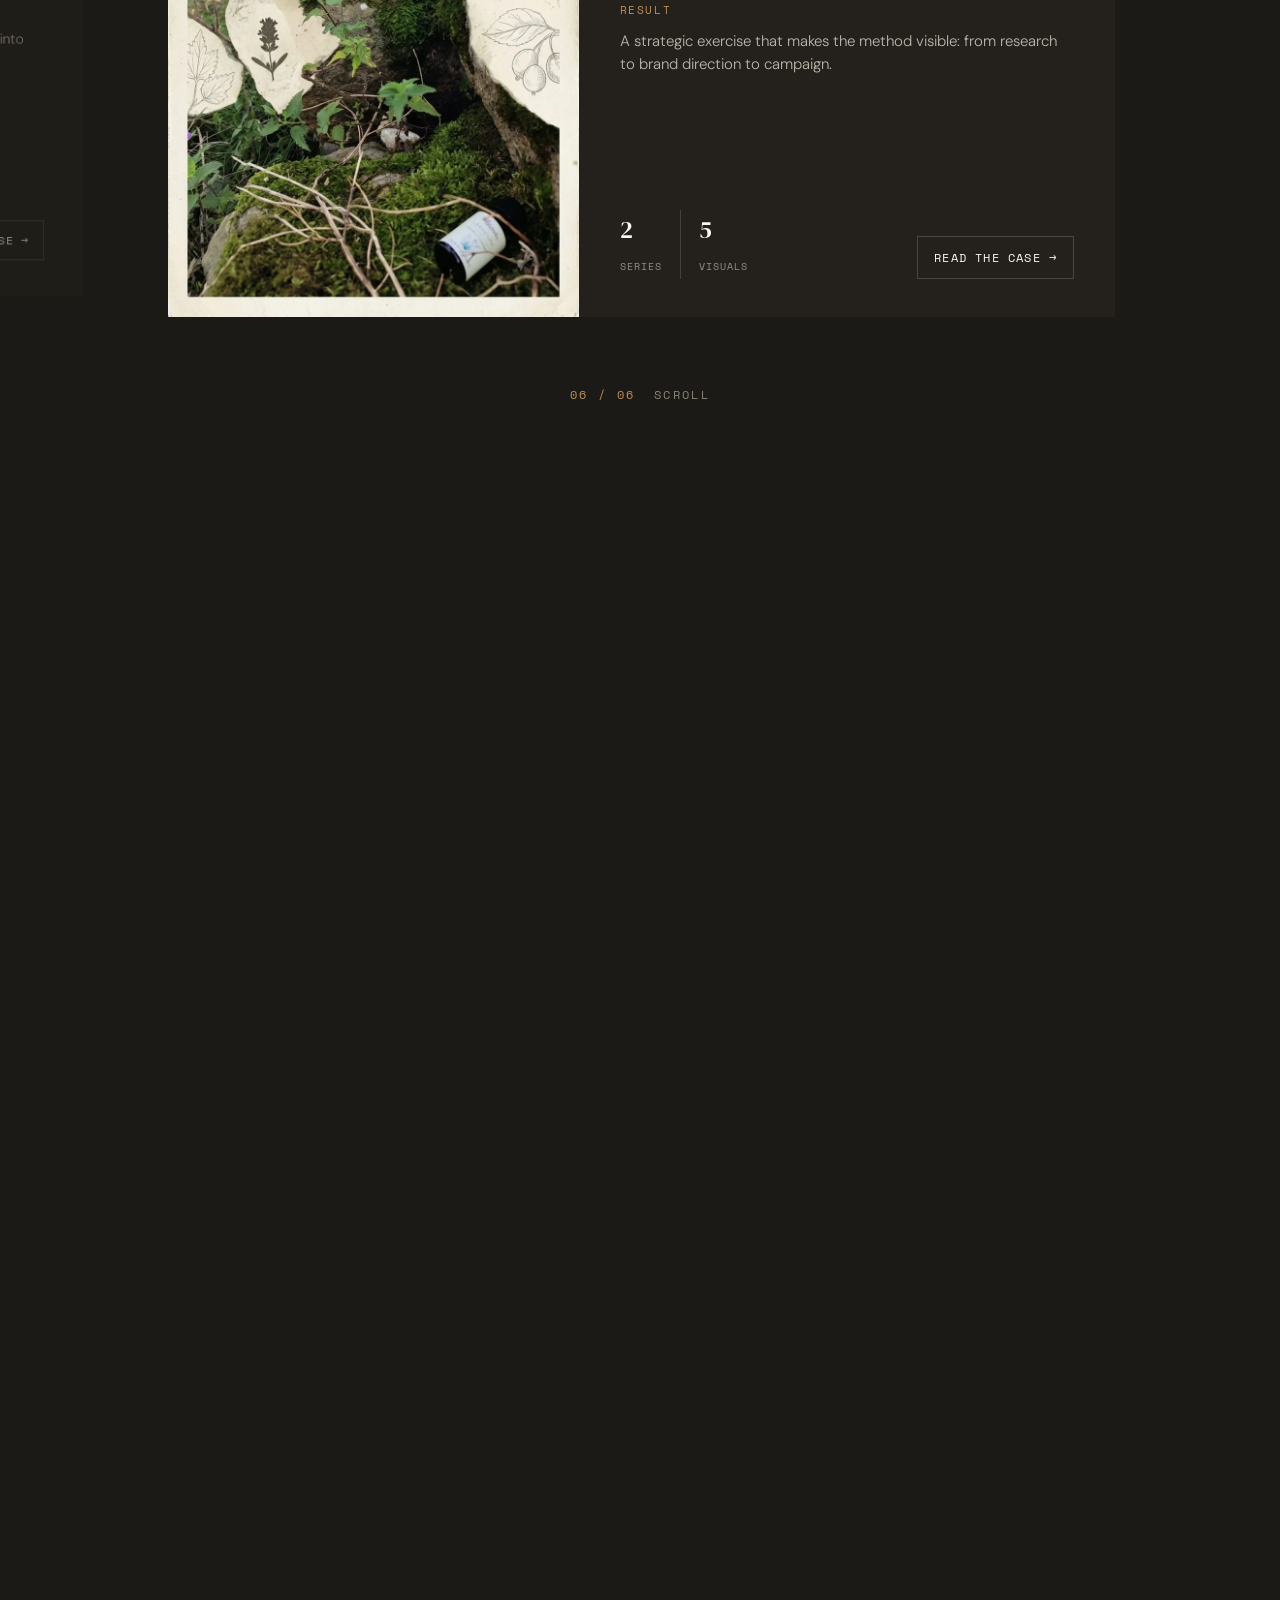
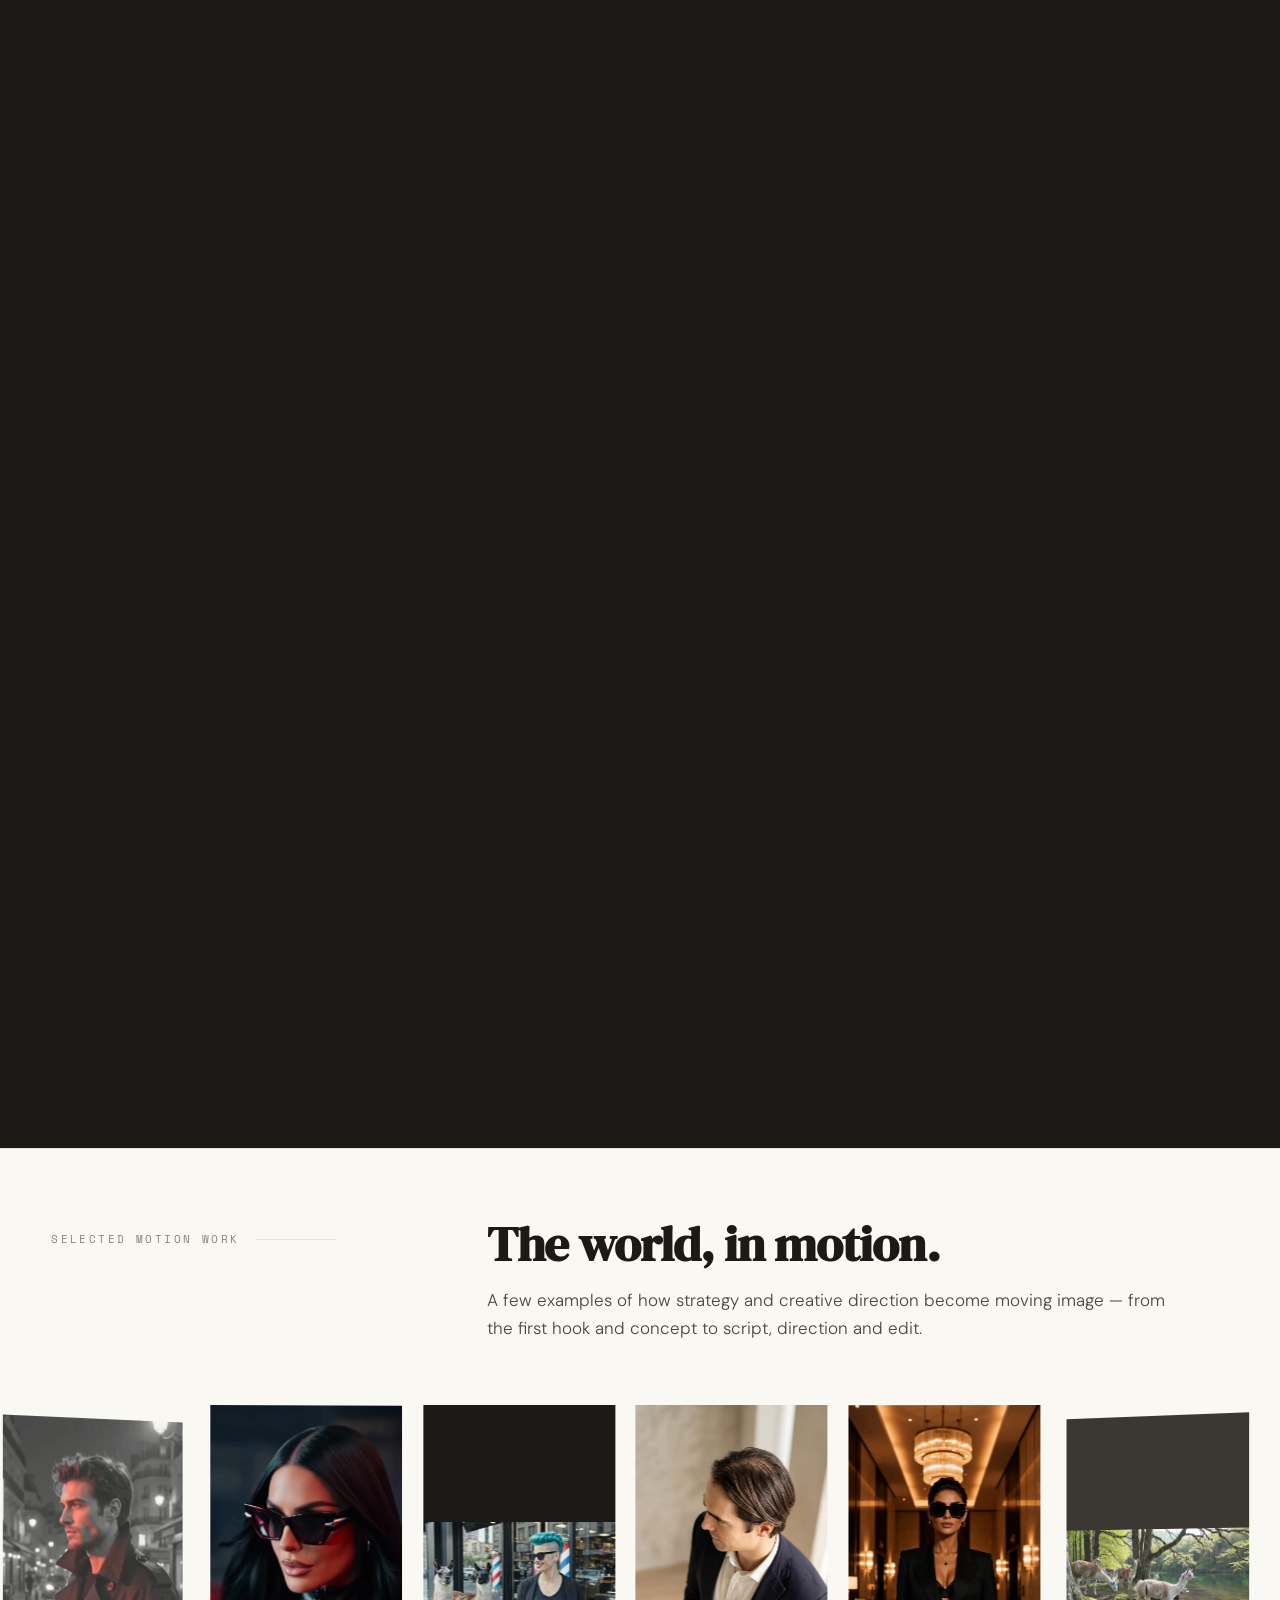
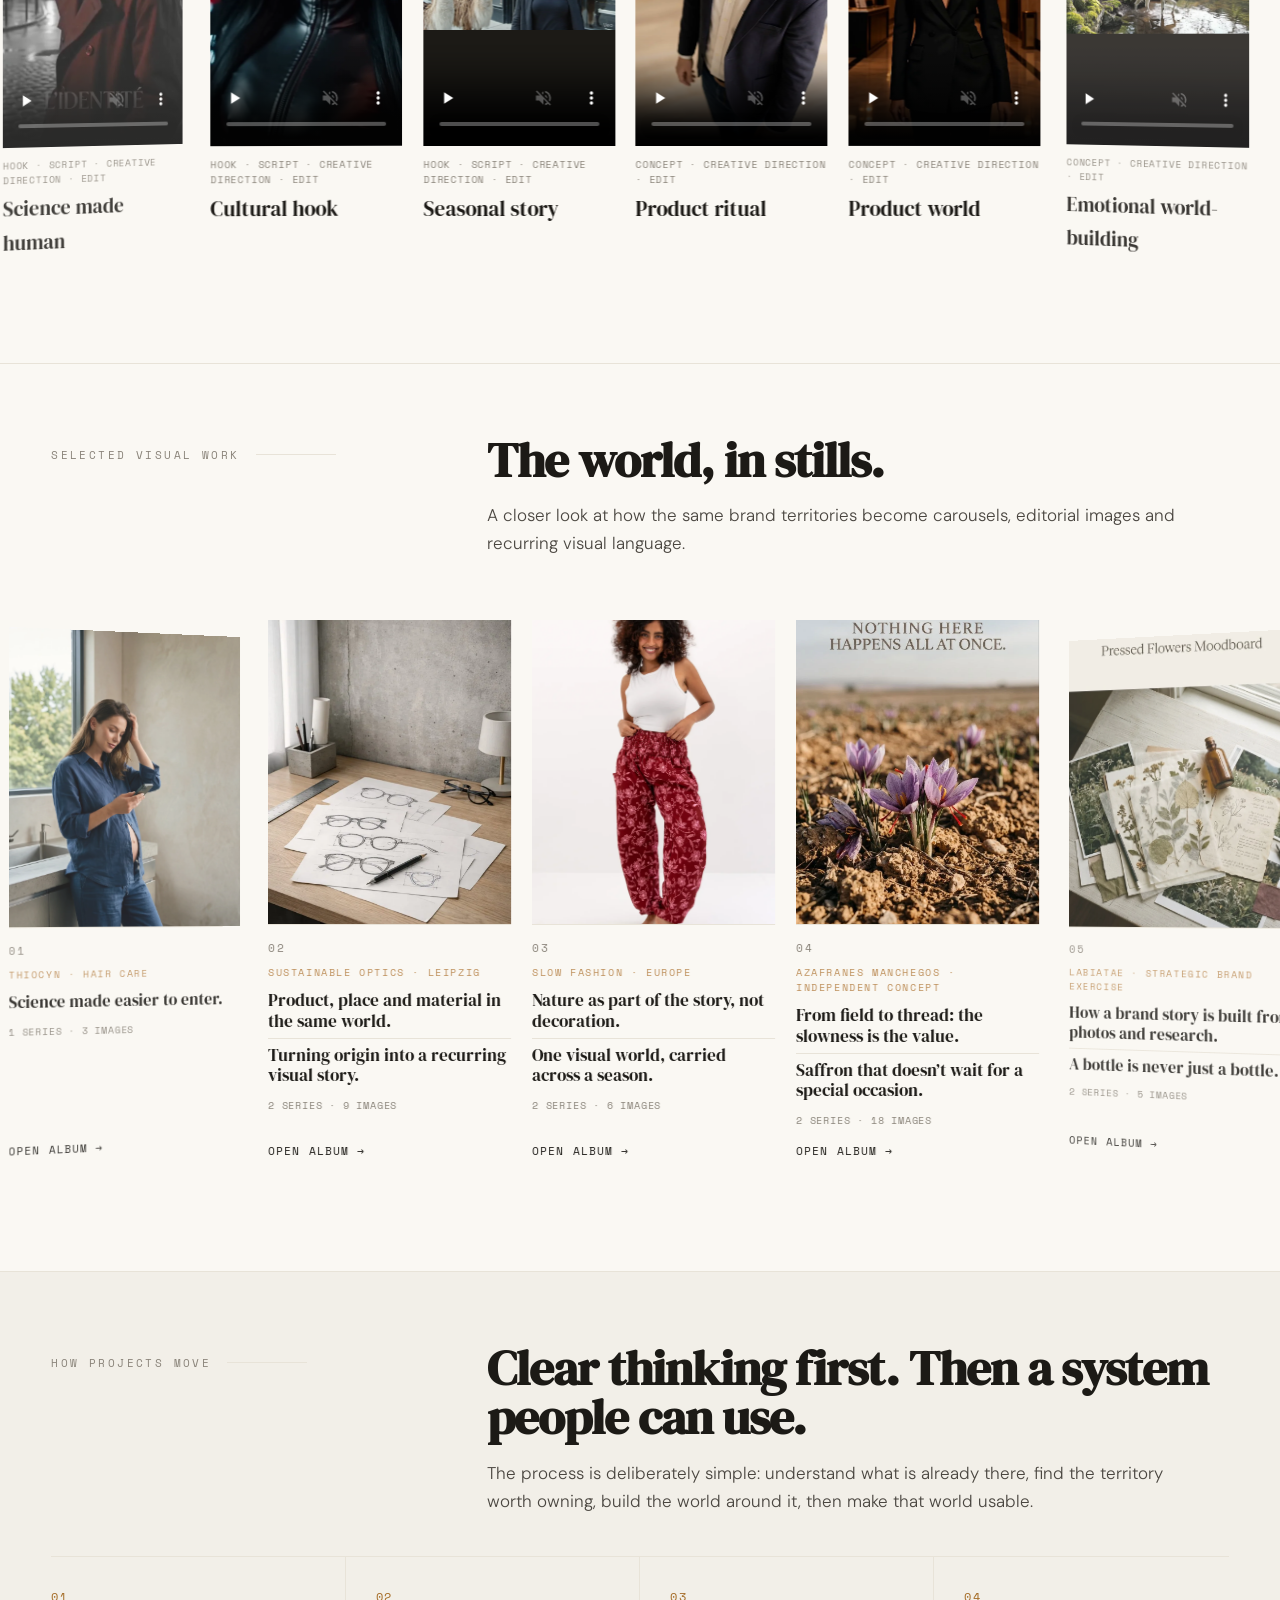
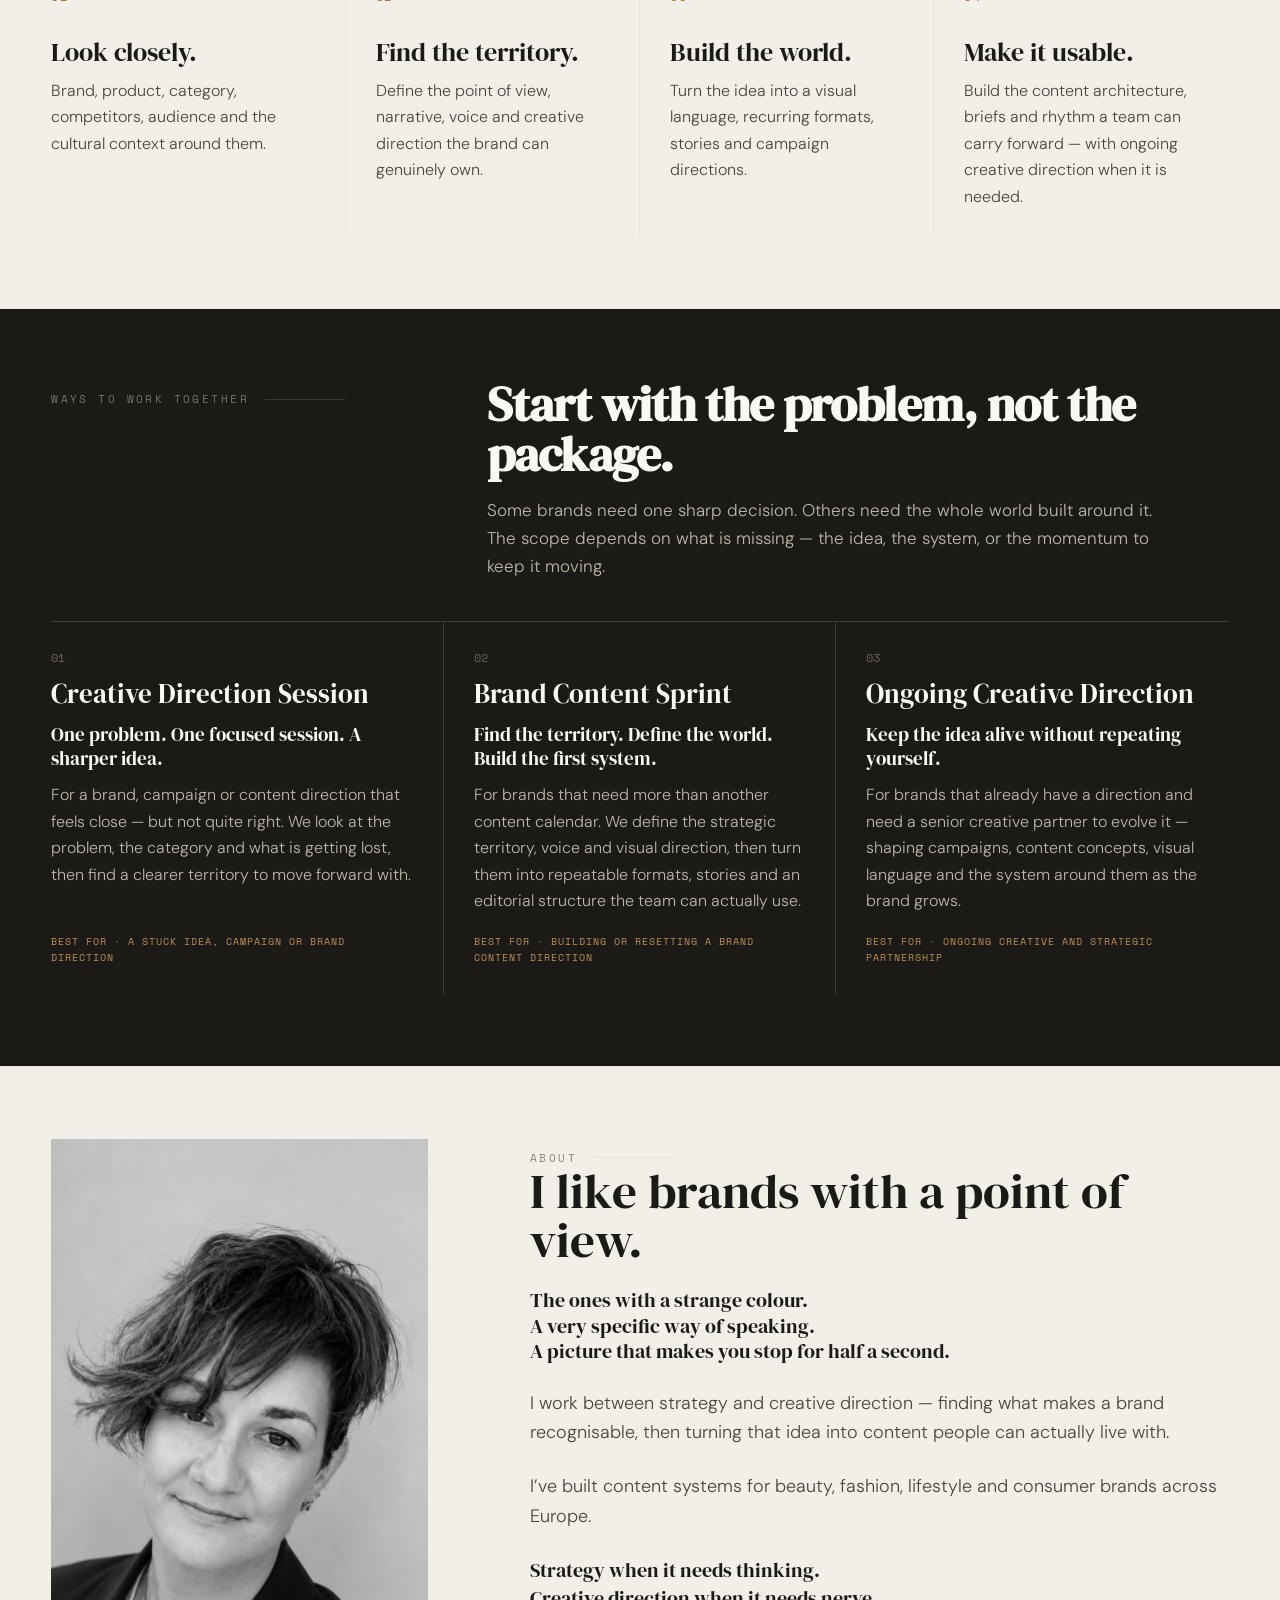
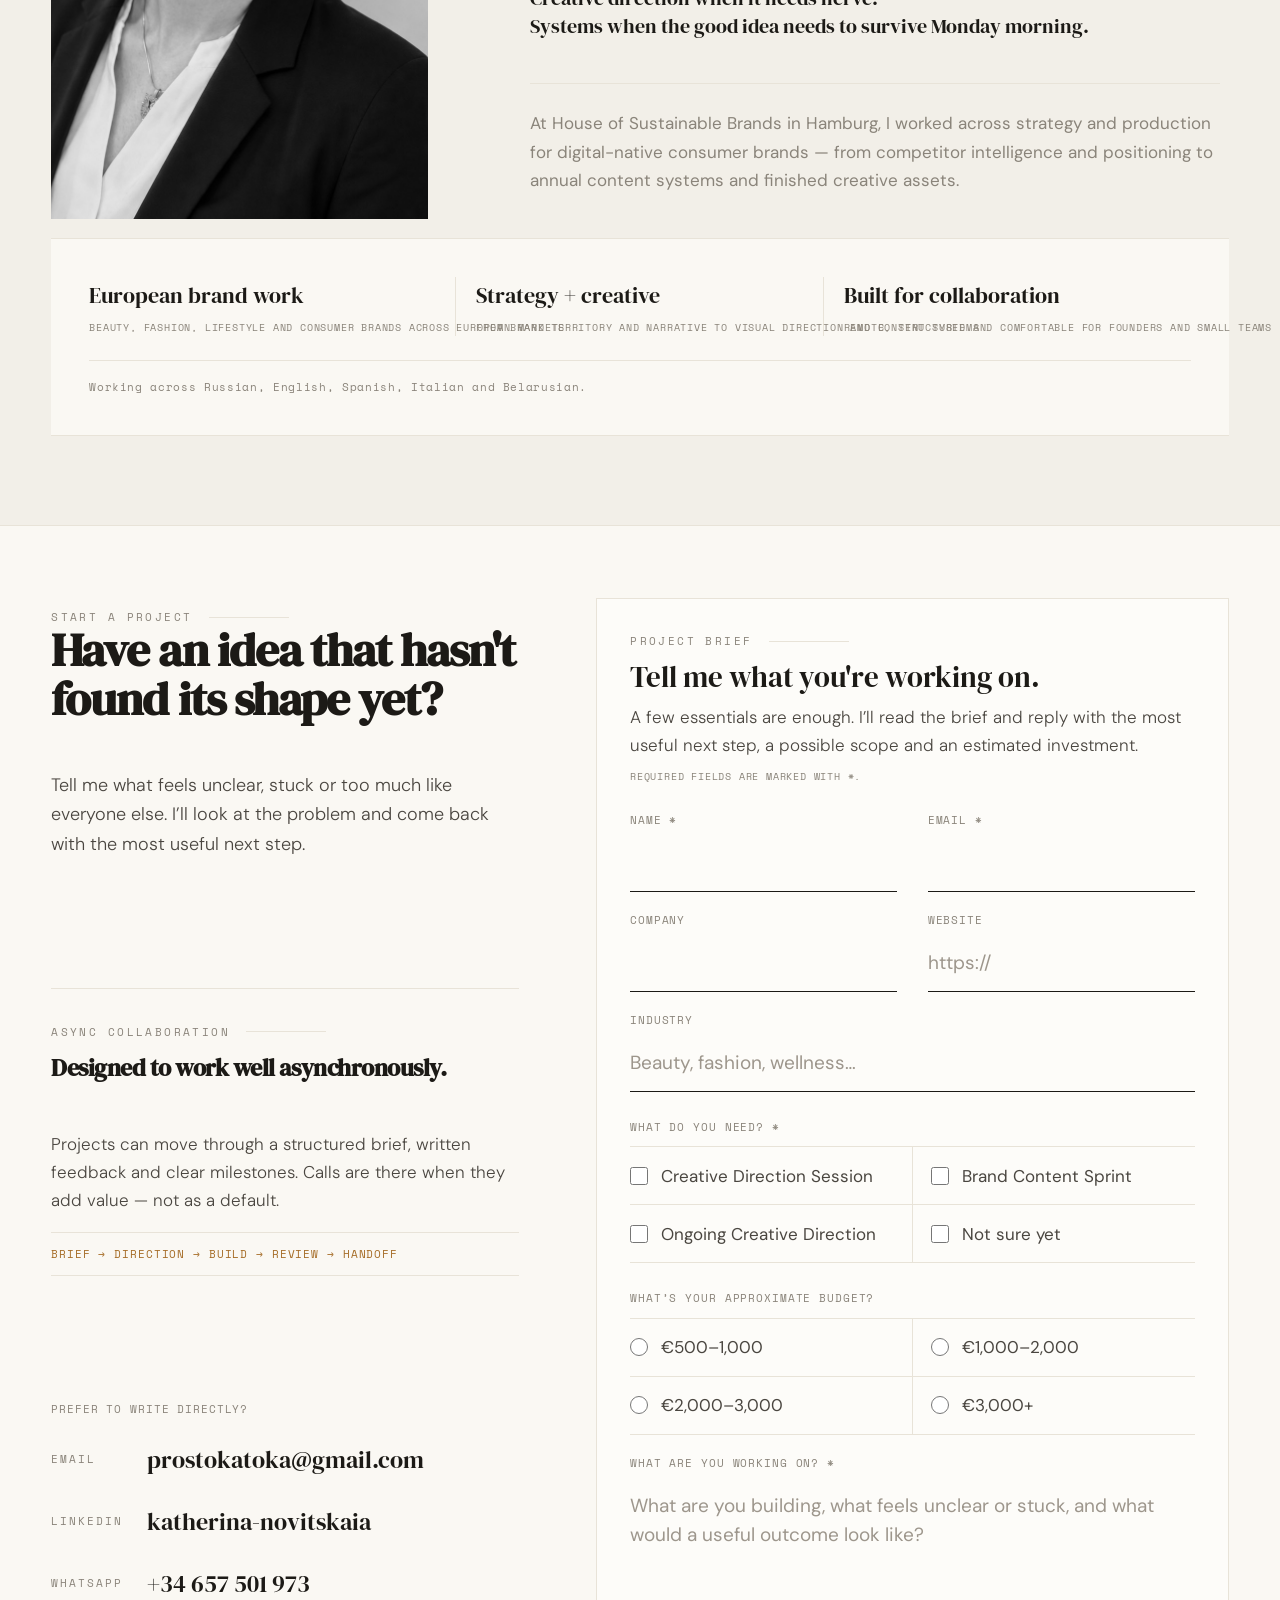
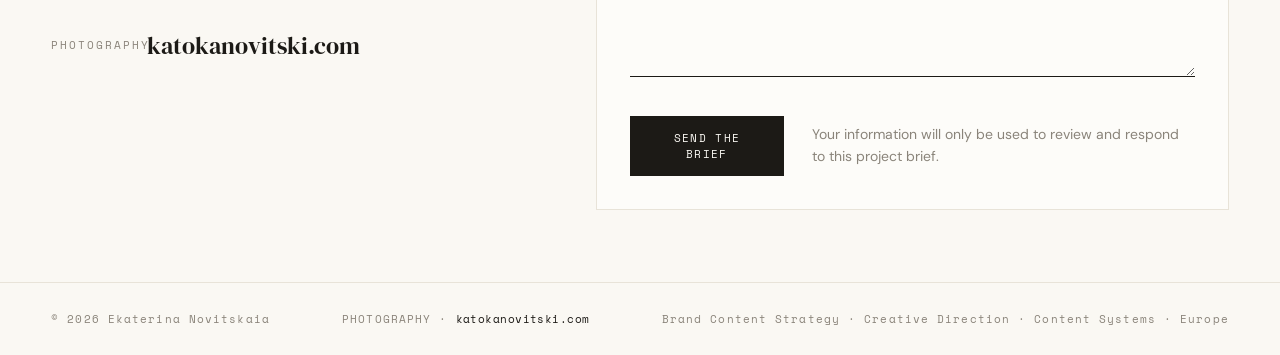
==== commit 58d9a8e3: "Re-prerender index.html with the Salamanca album" ====
--- a/index.html
+++ b/index.html
@@ -333,6 +333,15 @@
           <span class="album-meta">5 <span data-i18n="albumSeries">series</span> · 19 <span data-i18n="albumImages">images</span></span>
           <span class="album-open"><span data-i18n="albumOpen">Open album</span> →</span>
         </span>
+      </button><button class="album-card" type="button" data-album="salamanca" data-brand-key="gallery16Brand" aria-haspopup="dialog">
+        <span class="album-cover"><img src="assets/img/cases/salamanca/city-01.webp" loading="lazy" decoding="async" alt=""></span>
+        <span class="album-body">
+          <span class="album-index">07</span>
+          <span class="album-brand" data-i18n="gallery16Brand">Salamanca · Personal photography</span>
+          <span class="album-titles"><span class="album-title-line" data-i18n="gallery16Title">A city of golden stone.</span><span class="album-title-line" data-i18n="gallery17Title">Salamanca after dark.</span></span>
+          <span class="album-meta">2 <span data-i18n="albumSeries">series</span> · 12 <span data-i18n="albumImages">images</span></span>
+          <span class="album-open"><span data-i18n="albumOpen">Open album</span> →</span>
+        </span>
       </button></div></div>
       <div class="album-panel" id="albumPanel" role="dialog" aria-modal="true" aria-labelledby="albumPanelBrand" hidden="">
         <div class="album-panel-bar"><div class="album-panel-brand" id="albumPanelBrand"></div><button class="album-close" type="button" id="albumClose"><span data-i18n="albumClose">Close album</span> ✕</button></div>
@@ -604,6 +613,48 @@
         <div class="gallery-caption-brand" data-i18n="gallery15Brand">Palentina de Aromáticas · Independent concept</div>
         <div class="gallery-caption-title" data-i18n="gallery15Title">Lavender beyond the field.</div>
         <div class="gallery-caption-role" data-i18n="gallery15Role">Industry posters · Concept + copy</div>
+      </div>
+    </article>
+
+    <article class="gallery-item gallery-item--tall" data-case="salamanca" data-type="photo" hidden="">
+      <div class="carousel" role="group" aria-label="Salamanca street series" tabindex="0">
+        <div class="carousel-track">
+          <img loading="lazy" decoding="async" class="carousel-slide" src="assets/img/cases/salamanca/city-01.webp" alt="A city of golden stone." data-i18n-alt="gallery16Title">
+          <img loading="lazy" decoding="async" class="carousel-slide" src="assets/img/cases/salamanca/city-02.webp" alt="A city of golden stone." data-i18n-alt="gallery16Title">
+          <img loading="lazy" decoding="async" class="carousel-slide" src="assets/img/cases/salamanca/city-03.webp" alt="A city of golden stone." data-i18n-alt="gallery16Title">
+          <img loading="lazy" decoding="async" class="carousel-slide" src="assets/img/cases/salamanca/city-04.webp" alt="A city of golden stone." data-i18n-alt="gallery16Title">
+          <img loading="lazy" decoding="async" class="carousel-slide" src="assets/img/cases/salamanca/city-05.webp" alt="A city of golden stone." data-i18n-alt="gallery16Title">
+          <img loading="lazy" decoding="async" class="carousel-slide carousel-slide--wide" src="assets/img/cases/salamanca/city-06.webp" alt="A city of golden stone." data-i18n-alt="gallery16Title">
+          <img loading="lazy" decoding="async" class="carousel-slide" src="assets/img/cases/salamanca/city-07.webp" alt="A city of golden stone." data-i18n-alt="gallery16Title">
+          <img loading="lazy" decoding="async" class="carousel-slide" src="assets/img/cases/salamanca/city-08.webp" alt="A city of golden stone." data-i18n-alt="gallery16Title">
+          <img loading="lazy" decoding="async" class="carousel-slide" src="assets/img/cases/salamanca/city-09.webp" alt="A city of golden stone." data-i18n-alt="gallery16Title">
+        </div>
+        <button class="carousel-btn prev" type="button" data-i18n-aria-label="previous" aria-label="Previous media">←</button>
+        <button class="carousel-btn next" type="button" data-i18n-aria-label="next" aria-label="Next media">→</button>
+        <div class="carousel-counter" aria-live="polite">1 / 9</div>
+      </div>
+      <div class="gallery-caption">
+        <div class="gallery-caption-brand" data-i18n="gallery16Brand">Salamanca · Personal photography</div>
+        <div class="gallery-caption-title" data-i18n="gallery16Title">A city of golden stone.</div>
+        <div class="gallery-caption-role" data-i18n="gallery16Role">Street series · Photography</div>
+      </div>
+    </article>
+
+    <article class="gallery-item gallery-item--tall" data-case="salamanca" data-type="photo" hidden="">
+      <div class="carousel" role="group" aria-label="Salamanca night series" tabindex="0">
+        <div class="carousel-track">
+          <img loading="lazy" decoding="async" class="carousel-slide" src="assets/img/cases/salamanca/night-01.webp" alt="Salamanca after dark." data-i18n-alt="gallery17Title">
+          <img loading="lazy" decoding="async" class="carousel-slide" src="assets/img/cases/salamanca/night-02.webp" alt="Salamanca after dark." data-i18n-alt="gallery17Title">
+          <img loading="lazy" decoding="async" class="carousel-slide" src="assets/img/cases/salamanca/night-03.webp" alt="Salamanca after dark." data-i18n-alt="gallery17Title">
+        </div>
+        <button class="carousel-btn prev" type="button" data-i18n-aria-label="previous" aria-label="Previous media">←</button>
+        <button class="carousel-btn next" type="button" data-i18n-aria-label="next" aria-label="Next media">→</button>
+        <div class="carousel-counter" aria-live="polite">1 / 3</div>
+      </div>
+      <div class="gallery-caption">
+        <div class="gallery-caption-brand" data-i18n="gallery17Brand">Salamanca · Personal photography</div>
+        <div class="gallery-caption-title" data-i18n="gallery17Title">Salamanca after dark.</div>
+        <div class="gallery-caption-role" data-i18n="gallery17Role">Night series · Photography</div>
       </div>
     </article>
 
@@ -680,7 +731,7 @@
   <div class="lb-counter" id="lb-counter"></div>
 </div>
 
-<script src="strategic.js?v=20261127-albums"></script>
+<script src="strategic.js?v=20261127-salamanca"></script>
 
 
 </body></html>
